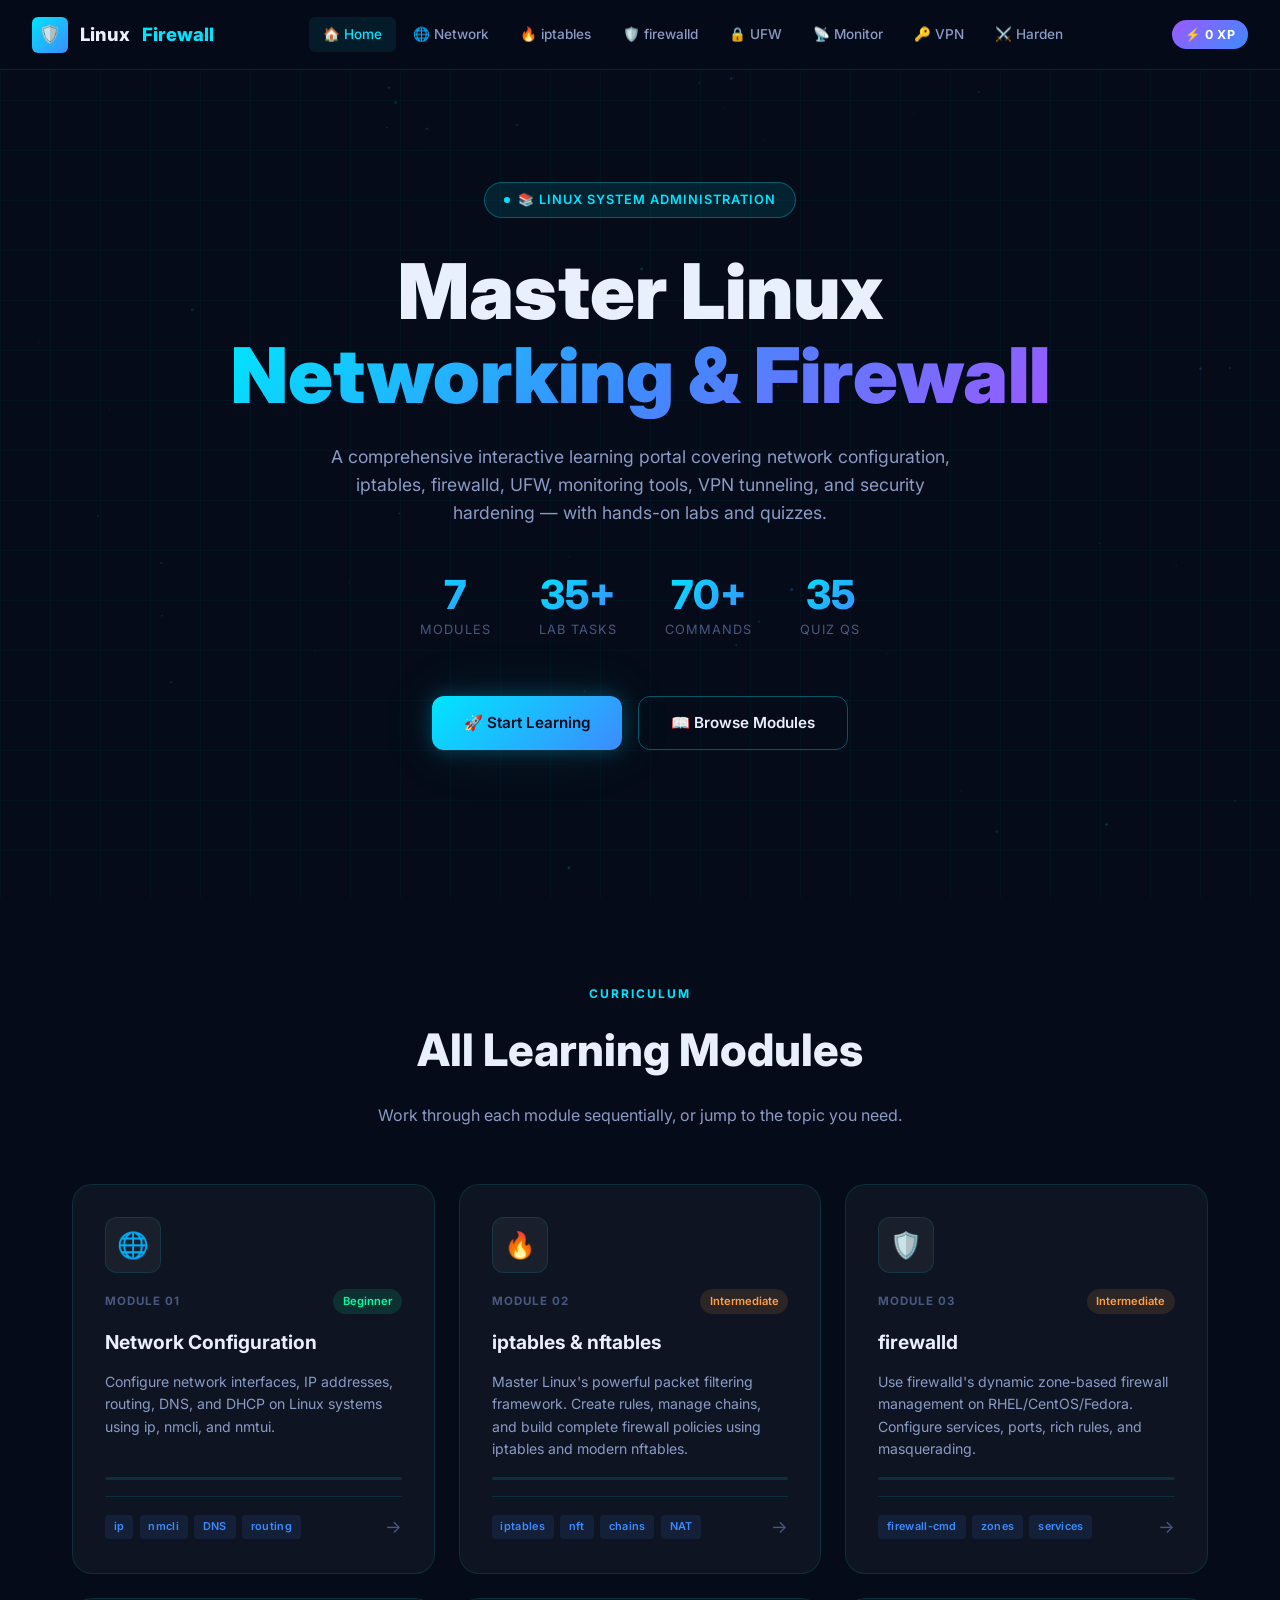
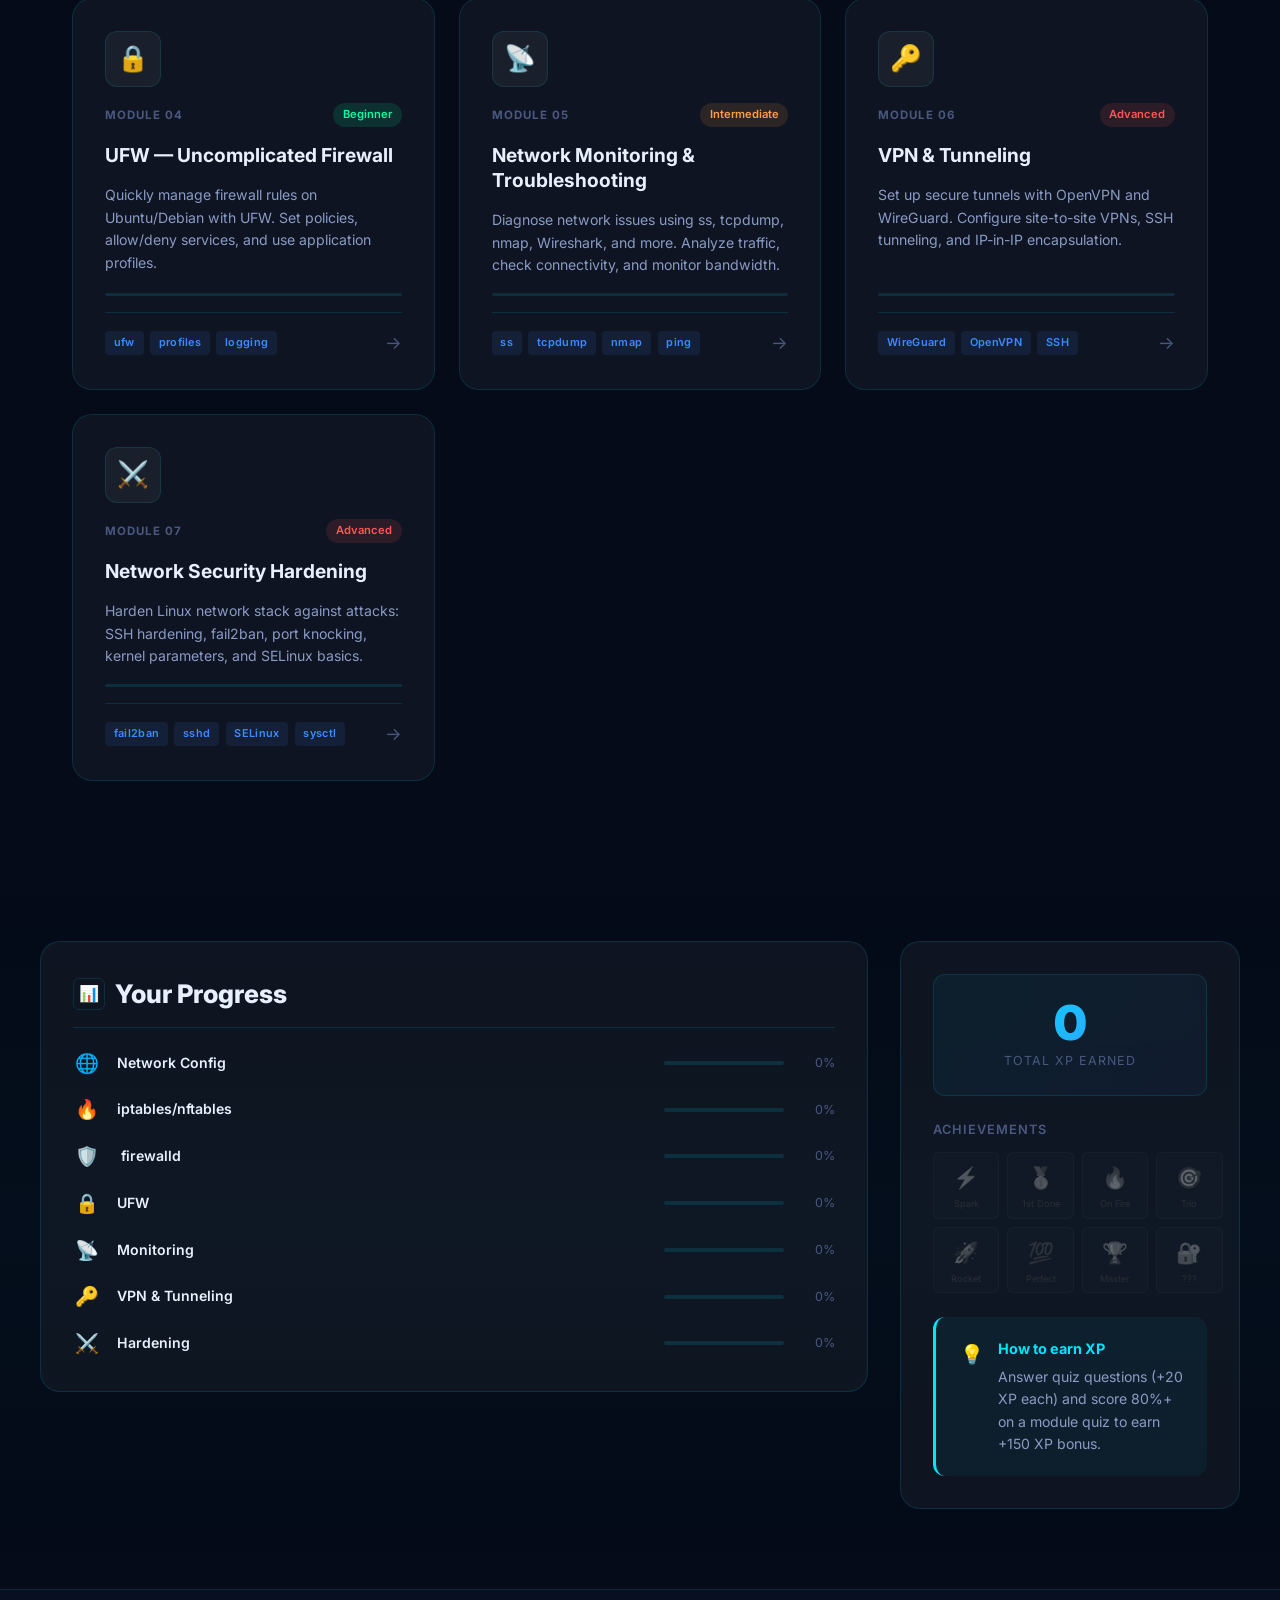
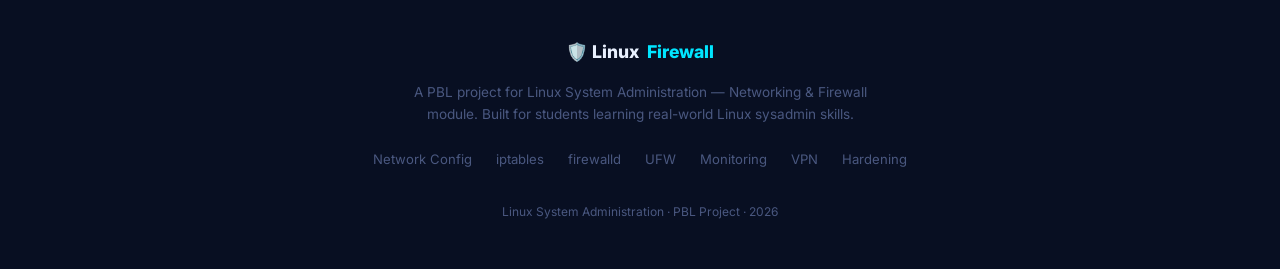
==== index.html @ 272c515b "Add files via upload" ====
<!DOCTYPE html>
<html lang="en">
<head>
  <meta charset="UTF-8" />
  <meta name="viewport" content="width=device-width, initial-scale=1.0" />
  <title>LinuxFirewall — Linux Networking & Firewall Study Portal</title>
  <meta name="description" content="Master Linux networking and firewall administration. Comprehensive study portal with lessons, labs, and quizzes covering iptables, firewalld, UFW, VPN, and more." />
  <link rel="stylesheet" href="styles/main.css" />
</head>
<body>
<canvas id="particle-canvas"></canvas>
<div class="wrapper">

  <!-- ── NAV ── -->
  <nav id="main-nav">
    <a href="index.html" class="nav-logo">
      <div class="nav-logo-icon">🛡️</div>
      Linux<span>Firewall</span>
    </a>
    <ul class="nav-links">
      <li><a href="index.html" class="active">🏠 Home</a></li>
      <li><a href="pages/network-config.html">🌐 Network</a></li>
      <li><a href="pages/iptables.html">🔥 iptables</a></li>
      <li><a href="pages/firewalld.html">🛡️ firewalld</a></li>
      <li><a href="pages/ufw.html">🔒 UFW</a></li>
      <li><a href="pages/monitoring.html">📡 Monitor</a></li>
      <li><a href="pages/vpn.html">🔑 VPN</a></li>
      <li><a href="pages/hardening.html">⚔️ Harden</a></li>
    </ul>
    <div class="nav-progress">
      <span class="xp-badge">⚡ 0 XP</span>
    </div>
    <div class="hamburger" id="ham">
      <span></span><span></span><span></span>
    </div>
  </nav>

  <!-- ── HERO ── -->
  <section class="hero">
    <div class="hero-badge">📚 Linux System Administration</div>

    <h1 class="hero-title">
      <span class="line1">Master Linux</span>
      <span class="line2">Networking & Firewall</span>
    </h1>

    <p class="hero-subtitle">
      A comprehensive interactive learning portal covering network configuration, iptables, firewalld, UFW, monitoring tools, VPN tunneling, and security hardening — with hands-on labs and quizzes.
    </p>

    <div class="hero-stats">
      <div class="stat">
        <div class="stat-num">7</div>
        <div class="stat-label">Modules</div>
      </div>
      <div class="stat">
        <div class="stat-num">35+</div>
        <div class="stat-label">Lab Tasks</div>
      </div>
      <div class="stat">
        <div class="stat-num">70+</div>
        <div class="stat-label">Commands</div>
      </div>
      <div class="stat">
        <div class="stat-num">35</div>
        <div class="stat-label">Quiz Qs</div>
      </div>
    </div>

    <div class="hero-cta">
      <a href="pages/network-config.html" class="btn btn-primary">🚀 Start Learning</a>
      <a href="#modules" class="btn btn-secondary">📖 Browse Modules</a>
    </div>
  </section>

  <!-- ── MODULES ── -->
  <section class="section" id="modules">
    <div class="section-header">
      <div class="section-tag">Curriculum</div>
      <h2 class="section-title">All Learning Modules</h2>
      <p class="section-subtitle">Work through each module sequentially, or jump to the topic you need.</p>
    </div>

    <div class="modules-grid">

      <!-- 1 Network Config -->
      <a href="pages/network-config.html" class="module-card" data-module="network-config" style="--card-color: #00e5ff">
        <div class="module-icon-wrap">🌐</div>
        <div class="module-meta">
          <span class="module-number">Module 01</span>
          <span class="module-difficulty diff-beginner">Beginner</span>
        </div>
        <h3 class="module-title">Network Configuration</h3>
        <p class="module-desc">Configure network interfaces, IP addresses, routing, DNS, and DHCP on Linux systems using ip, nmcli, and nmtui.</p>
        <div class="module-progress-bar"><div class="module-progress-fill" style="width:0%"></div></div>
        <div class="module-footer">
          <div class="module-topics">
            <span class="topic-tag">ip</span>
            <span class="topic-tag">nmcli</span>
            <span class="topic-tag">DNS</span>
            <span class="topic-tag">routing</span>
          </div>
          <span class="module-arrow">→</span>
        </div>
      </a>

      <!-- 2 iptables -->
      <a href="pages/iptables.html" class="module-card" data-module="iptables" style="--card-color: #ff5757">
        <div class="module-icon-wrap">🔥</div>
        <div class="module-meta">
          <span class="module-number">Module 02</span>
          <span class="module-difficulty diff-inter">Intermediate</span>
        </div>
        <h3 class="module-title">iptables & nftables</h3>
        <p class="module-desc">Master Linux's powerful packet filtering framework. Create rules, manage chains, and build complete firewall policies using iptables and modern nftables.</p>
        <div class="module-progress-bar"><div class="module-progress-fill" style="width:0%"></div></div>
        <div class="module-footer">
          <div class="module-topics">
            <span class="topic-tag">iptables</span>
            <span class="topic-tag">nft</span>
            <span class="topic-tag">chains</span>
            <span class="topic-tag">NAT</span>
          </div>
          <span class="module-arrow">→</span>
        </div>
      </a>

      <!-- 3 firewalld -->
      <a href="pages/firewalld.html" class="module-card" data-module="firewalld" style="--card-color: #ff9f43">
        <div class="module-icon-wrap">🛡️</div>
        <div class="module-meta">
          <span class="module-number">Module 03</span>
          <span class="module-difficulty diff-inter">Intermediate</span>
        </div>
        <h3 class="module-title">firewalld</h3>
        <p class="module-desc">Use firewalld's dynamic zone-based firewall management on RHEL/CentOS/Fedora. Configure services, ports, rich rules, and masquerading.</p>
        <div class="module-progress-bar"><div class="module-progress-fill" style="width:0%"></div></div>
        <div class="module-footer">
          <div class="module-topics">
            <span class="topic-tag">firewall-cmd</span>
            <span class="topic-tag">zones</span>
            <span class="topic-tag">services</span>
          </div>
          <span class="module-arrow">→</span>
        </div>
      </a>

      <!-- 4 UFW -->
      <a href="pages/ufw.html" class="module-card" data-module="ufw" style="--card-color: #00ffa3">
        <div class="module-icon-wrap">🔒</div>
        <div class="module-meta">
          <span class="module-number">Module 04</span>
          <span class="module-difficulty diff-beginner">Beginner</span>
        </div>
        <h3 class="module-title">UFW — Uncomplicated Firewall</h3>
        <p class="module-desc">Quickly manage firewall rules on Ubuntu/Debian with UFW. Set policies, allow/deny services, and use application profiles.</p>
        <div class="module-progress-bar"><div class="module-progress-fill" style="width:0%"></div></div>
        <div class="module-footer">
          <div class="module-topics">
            <span class="topic-tag">ufw</span>
            <span class="topic-tag">profiles</span>
            <span class="topic-tag">logging</span>
          </div>
          <span class="module-arrow">→</span>
        </div>
      </a>

      <!-- 5 Monitoring -->
      <a href="pages/monitoring.html" class="module-card" data-module="monitoring" style="--card-color: #3d8bff">
        <div class="module-icon-wrap">📡</div>
        <div class="module-meta">
          <span class="module-number">Module 05</span>
          <span class="module-difficulty diff-inter">Intermediate</span>
        </div>
        <h3 class="module-title">Network Monitoring & Troubleshooting</h3>
        <p class="module-desc">Diagnose network issues using ss, tcpdump, nmap, Wireshark, and more. Analyze traffic, check connectivity, and monitor bandwidth.</p>
        <div class="module-progress-bar"><div class="module-progress-fill" style="width:0%"></div></div>
        <div class="module-footer">
          <div class="module-topics">
            <span class="topic-tag">ss</span>
            <span class="topic-tag">tcpdump</span>
            <span class="topic-tag">nmap</span>
            <span class="topic-tag">ping</span>
          </div>
          <span class="module-arrow">→</span>
        </div>
      </a>

      <!-- 6 VPN -->
      <a href="pages/vpn.html" class="module-card" data-module="vpn" style="--card-color: #9b59ff">
        <div class="module-icon-wrap">🔑</div>
        <div class="module-meta">
          <span class="module-number">Module 06</span>
          <span class="module-difficulty diff-advanced">Advanced</span>
        </div>
        <h3 class="module-title">VPN & Tunneling</h3>
        <p class="module-desc">Set up secure tunnels with OpenVPN and WireGuard. Configure site-to-site VPNs, SSH tunneling, and IP-in-IP encapsulation.</p>
        <div class="module-progress-bar"><div class="module-progress-fill" style="width:0%"></div></div>
        <div class="module-footer">
          <div class="module-topics">
            <span class="topic-tag">WireGuard</span>
            <span class="topic-tag">OpenVPN</span>
            <span class="topic-tag">SSH</span>
          </div>
          <span class="module-arrow">→</span>
        </div>
      </a>

      <!-- 7 Hardening -->
      <a href="pages/hardening.html" class="module-card" data-module="hardening" style="--card-color: #ffd32a">
        <div class="module-icon-wrap">⚔️</div>
        <div class="module-meta">
          <span class="module-number">Module 07</span>
          <span class="module-difficulty diff-advanced">Advanced</span>
        </div>
        <h3 class="module-title">Network Security Hardening</h3>
        <p class="module-desc">Harden Linux network stack against attacks: SSH hardening, fail2ban, port knocking, kernel parameters, and SELinux basics.</p>
        <div class="module-progress-bar"><div class="module-progress-fill" style="width:0%"></div></div>
        <div class="module-footer">
          <div class="module-topics">
            <span class="topic-tag">fail2ban</span>
            <span class="topic-tag">sshd</span>
            <span class="topic-tag">SELinux</span>
            <span class="topic-tag">sysctl</span>
          </div>
          <span class="module-arrow">→</span>
        </div>
      </a>

    </div>
  </section>

  <!-- ── PROGRESS DASHBOARD ── -->
  <section class="progress-section" id="progress">
    <div class="progress-grid">
      <div class="progress-card">
        <h2 class="sect-title">
          <span class="sect-icon">📊</span>
          Your Progress
        </h2>
        <div class="progress-modules-list">
          <!-- Rendered by JS -->
        </div>
      </div>

      <div class="progress-card xp-card">
        <div class="xp-big">
          <div class="xp-number">0</div>
          <div class="xp-label">Total XP Earned</div>
        </div>

        <div>
          <p style="font-size:0.8rem; color:var(--text-muted); margin-bottom:0.75rem; font-weight:600; text-transform:uppercase; letter-spacing:1px;">Achievements</p>
          <div class="badge-grid">
            <!-- Rendered by JS -->
          </div>
        </div>

        <div class="info-box tip" style="margin:0">
          <div class="info-box-icon">💡</div>
          <div class="info-box-body">
            <div class="info-box-title">How to earn XP</div>
            <div class="info-box-text">Answer quiz questions (+20 XP each) and score 80%+ on a module quiz to earn +150 XP bonus.</div>
          </div>
        </div>
      </div>
    </div>
  </section>

  <!-- ── FOOTER ── -->
  <footer>
    <div class="footer-logo">🛡️ Linux<span>Firewall</span></div>
    <p class="footer-text">A PBL project for Linux System Administration — Networking & Firewall module. Built for students learning real-world Linux sysadmin skills.</p>
    <div class="footer-links">
      <a href="pages/network-config.html">Network Config</a>
      <a href="pages/iptables.html">iptables</a>
      <a href="pages/firewalld.html">firewalld</a>
      <a href="pages/ufw.html">UFW</a>
      <a href="pages/monitoring.html">Monitoring</a>
      <a href="pages/vpn.html">VPN</a>
      <a href="pages/hardening.html">Hardening</a>
    </div>
    <p style="margin-top:2rem; font-size:0.75rem; color:var(--text-muted)">
      Linux System Administration · PBL Project · 2026
    </p>
  </footer>

</div><!-- /wrapper -->
<script src="scripts/app.js"></script>
</body>
</html>
---- styles/main.css ----
/* ============================================================
   LINUX NETWORKING & FIREWALL STUDY PORTAL — DESIGN SYSTEM
   ============================================================ */

@import url('https://fonts.googleapis.com/css2?family=Inter:wght@300;400;500;600;700;800;900&family=JetBrains+Mono:wght@400;500;600&display=swap');

/* ── CSS Variables ── */
:root {
  --bg-primary:    #050b18;
  --bg-secondary:  #080f22;
  --bg-card:       rgba(255,255,255,0.04);
  --bg-card-hover: rgba(255,255,255,0.08);
  --glass:         rgba(10,20,50,0.6);

  --cyan:   #00e5ff;
  --blue:   #3d8bff;
  --purple: #9b59ff;
  --green:  #00ffa3;
  --orange: #ff9f43;
  --red:    #ff5757;
  --yellow: #ffd32a;

  --text-primary:   #e8f0fe;
  --text-secondary: #8a9bc5;
  --text-muted:     #4a5880;

  --border:        rgba(0,229,255,0.12);
  --border-hover:  rgba(0,229,255,0.35);
  --glow-cyan:     0 0 20px rgba(0,229,255,0.25), 0 0 60px rgba(0,229,255,0.1);
  --glow-blue:     0 0 20px rgba(61,139,255,0.3);
  --glow-purple:   0 0 20px rgba(155,89,255,0.3);

  --radius-sm:  6px;
  --radius-md:  12px;
  --radius-lg:  20px;
  --radius-xl:  32px;

  --transition: all 0.3s cubic-bezier(0.4, 0, 0.2, 1);
  --font-main:  'Inter', sans-serif;
  --font-mono:  'JetBrains Mono', monospace;
}

/* ── Reset ── */
*, *::before, *::after { box-sizing: border-box; margin: 0; padding: 0; }

html { scroll-behavior: smooth; }

body {
  font-family: var(--font-main);
  background: var(--bg-primary);
  color: var(--text-primary);
  min-height: 100vh;
  overflow-x: hidden;
  line-height: 1.6;
}

/* ── Scrollbar ── */
::-webkit-scrollbar { width: 6px; }
::-webkit-scrollbar-track { background: var(--bg-secondary); }
::-webkit-scrollbar-thumb { background: var(--cyan); border-radius: 3px; }

/* ── Particle Canvas ── */
#particle-canvas {
  position: fixed;
  top: 0; left: 0;
  width: 100%; height: 100%;
  pointer-events: none;
  z-index: 0;
  opacity: 0.4;
}

/* ── Grid BG ── */
body::before {
  content: '';
  position: fixed;
  inset: 0;
  background-image:
    linear-gradient(rgba(0,229,255,0.03) 1px, transparent 1px),
    linear-gradient(90deg, rgba(0,229,255,0.03) 1px, transparent 1px);
  background-size: 50px 50px;
  pointer-events: none;
  z-index: 0;
}

/* ── Wrapper ── */
.wrapper { position: relative; z-index: 1; }

/* ============================================================
   NAVIGATION
   ============================================================ */
nav {
  position: fixed;
  top: 0; left: 0; right: 0;
  z-index: 1000;
  padding: 0 2rem;
  height: 70px;
  display: flex;
  align-items: center;
  justify-content: space-between;
  background: rgba(5,11,24,0.85);
  backdrop-filter: blur(20px);
  -webkit-backdrop-filter: blur(20px);
  border-bottom: 1px solid var(--border);
  transition: var(--transition);
}

nav.scrolled { box-shadow: 0 4px 30px rgba(0,0,0,0.5); }

.nav-logo {
  display: flex;
  align-items: center;
  gap: 0.75rem;
  text-decoration: none;
  font-weight: 800;
  font-size: 1.15rem;
  color: var(--text-primary);
}

.nav-logo-icon {
  width: 36px; height: 36px;
  background: linear-gradient(135deg, var(--cyan), var(--blue));
  border-radius: var(--radius-sm);
  display: flex;
  align-items: center;
  justify-content: center;
  font-size: 1.1rem;
}

.nav-logo span { color: var(--cyan); }

.nav-links {
  display: flex;
  align-items: center;
  gap: 0.25rem;
  list-style: none;
}

.nav-links a {
  display: flex;
  align-items: center;
  gap: 0.4rem;
  padding: 0.4rem 0.85rem;
  border-radius: var(--radius-sm);
  text-decoration: none;
  color: var(--text-secondary);
  font-size: 0.85rem;
  font-weight: 500;
  transition: var(--transition);
}

.nav-links a:hover,
.nav-links a.active {
  color: var(--cyan);
  background: rgba(0,229,255,0.08);
}

.nav-progress {
  display: flex;
  align-items: center;
  gap: 0.75rem;
  font-size: 0.82rem;
  color: var(--text-secondary);
}

.xp-badge {
  background: linear-gradient(135deg, var(--purple), var(--blue));
  color: white;
  padding: 0.3rem 0.8rem;
  border-radius: 20px;
  font-weight: 700;
  font-size: 0.78rem;
  letter-spacing: 0.5px;
}

.hamburger {
  display: none;
  flex-direction: column;
  gap: 5px;
  cursor: pointer;
  padding: 5px;
}

.hamburger span {
  display: block;
  width: 25px;
  height: 2px;
  background: var(--text-primary);
  border-radius: 2px;
  transition: var(--transition);
}

/* ============================================================
   HERO SECTION
   ============================================================ */
.hero {
  min-height: 100vh;
  display: flex;
  flex-direction: column;
  align-items: center;
  justify-content: center;
  text-align: center;
  padding: 6rem 2rem 4rem;
  position: relative;
}

.hero-badge {
  display: inline-flex;
  align-items: center;
  gap: 0.5rem;
  background: rgba(0,229,255,0.1);
  border: 1px solid rgba(0,229,255,0.3);
  border-radius: 30px;
  padding: 0.4rem 1.2rem;
  font-size: 0.8rem;
  font-weight: 600;
  color: var(--cyan);
  letter-spacing: 1px;
  text-transform: uppercase;
  margin-bottom: 2rem;
  animation: fadeInDown 0.8s ease;
}

.hero-badge::before {
  content: '';
  width: 6px; height: 6px;
  background: var(--cyan);
  border-radius: 50%;
  animation: pulse 2s ease infinite;
}

.hero-title {
  font-size: clamp(2.5rem, 6vw, 5rem);
  font-weight: 900;
  line-height: 1.1;
  margin-bottom: 1.5rem;
  animation: fadeInUp 0.8s ease 0.2s both;
}

.hero-title .line1 { display: block; color: var(--text-primary); }
.hero-title .line2 {
  display: block;
  background: linear-gradient(135deg, var(--cyan), var(--blue), var(--purple));
  -webkit-background-clip: text;
  -webkit-text-fill-color: transparent;
  background-clip: text;
}

.hero-subtitle {
  max-width: 640px;
  font-size: 1.1rem;
  color: var(--text-secondary);
  margin-bottom: 3rem;
  animation: fadeInUp 0.8s ease 0.35s both;
}

.hero-stats {
  display: flex;
  gap: 3rem;
  justify-content: center;
  margin-bottom: 3.5rem;
  animation: fadeInUp 0.8s ease 0.5s both;
}

.stat {
  text-align: center;
}

.stat-num {
  font-size: 2.5rem;
  font-weight: 800;
  background: linear-gradient(135deg, var(--cyan), var(--blue));
  -webkit-background-clip: text;
  -webkit-text-fill-color: transparent;
  background-clip: text;
  line-height: 1;
}

.stat-label {
  font-size: 0.8rem;
  color: var(--text-muted);
  text-transform: uppercase;
  letter-spacing: 1px;
  margin-top: 0.3rem;
}

.hero-cta {
  display: flex;
  gap: 1rem;
  justify-content: center;
  flex-wrap: wrap;
  animation: fadeInUp 0.8s ease 0.65s both;
}

/* ============================================================
   BUTTONS
   ============================================================ */
.btn {
  display: inline-flex;
  align-items: center;
  gap: 0.5rem;
  padding: 0.85rem 2rem;
  border-radius: var(--radius-md);
  font-family: var(--font-main);
  font-size: 0.95rem;
  font-weight: 600;
  cursor: pointer;
  transition: var(--transition);
  text-decoration: none;
  border: none;
  outline: none;
}

.btn-primary {
  background: linear-gradient(135deg, var(--cyan), var(--blue));
  color: var(--bg-primary);
  box-shadow: var(--glow-cyan);
}

.btn-primary:hover {
  transform: translateY(-2px);
  box-shadow: 0 0 30px rgba(0,229,255,0.4), 0 8px 25px rgba(0,0,0,0.3);
}

.btn-secondary {
  background: transparent;
  color: var(--text-primary);
  border: 1px solid var(--border-hover);
}

.btn-secondary:hover {
  background: var(--bg-card-hover);
  border-color: var(--cyan);
  color: var(--cyan);
  transform: translateY(-2px);
}

.btn-ghost {
  background: rgba(255,255,255,0.05);
  color: var(--text-secondary);
  border: 1px solid var(--border);
  font-size: 0.85rem;
  padding: 0.6rem 1.2rem;
}

.btn-ghost:hover {
  background: rgba(0,229,255,0.08);
  color: var(--cyan);
  border-color: var(--border-hover);
}

/* ============================================================
   MODULES GRID (HOME)
   ============================================================ */
.section {
  padding: 5rem 2rem;
  max-width: 1200px;
  margin: 0 auto;
}

.section-header {
  text-align: center;
  margin-bottom: 3.5rem;
}

.section-tag {
  display: inline-block;
  font-size: 0.75rem;
  font-weight: 700;
  letter-spacing: 2px;
  text-transform: uppercase;
  color: var(--cyan);
  margin-bottom: 0.75rem;
}

.section-title {
  font-size: clamp(1.8rem, 4vw, 2.8rem);
  font-weight: 800;
  margin-bottom: 1rem;
}

.section-subtitle {
  color: var(--text-secondary);
  font-size: 1rem;
  max-width: 560px;
  margin: 0 auto;
}

.modules-grid {
  display: grid;
  grid-template-columns: repeat(auto-fill, minmax(320px, 1fr));
  gap: 1.5rem;
}

.module-card {
  background: var(--bg-card);
  border: 1px solid var(--border);
  border-radius: var(--radius-lg);
  padding: 2rem;
  text-decoration: none;
  color: inherit;
  transition: var(--transition);
  position: relative;
  overflow: hidden;
  display: flex;
  flex-direction: column;
  gap: 1rem;
}

.module-card::before {
  content: '';
  position: absolute;
  top: 0; left: 0; right: 0;
  height: 2px;
  background: linear-gradient(90deg, transparent, var(--card-color, var(--cyan)), transparent);
  opacity: 0;
  transition: var(--transition);
}

.module-card:hover {
  background: var(--bg-card-hover);
  border-color: var(--border-hover);
  transform: translateY(-4px);
  box-shadow: 0 20px 60px rgba(0,0,0,0.4), var(--glow-cyan);
}

.module-card:hover::before { opacity: 1; }

.module-icon-wrap {
  width: 56px; height: 56px;
  border-radius: var(--radius-md);
  display: flex;
  align-items: center;
  justify-content: center;
  font-size: 1.6rem;
  background: rgba(255,255,255,0.05);
  border: 1px solid var(--border);
  flex-shrink: 0;
}

.module-meta {
  display: flex;
  align-items: center;
  gap: 0.5rem;
}

.module-number {
  font-size: 0.72rem;
  font-weight: 700;
  color: var(--text-muted);
  text-transform: uppercase;
  letter-spacing: 1px;
}

.module-difficulty {
  font-size: 0.7rem;
  font-weight: 600;
  padding: 0.2rem 0.6rem;
  border-radius: 20px;
  margin-left: auto;
}

.diff-beginner  { background: rgba(0,255,163,0.12); color: var(--green); }
.diff-inter     { background: rgba(255,159,67,0.12);  color: var(--orange); }
.diff-advanced  { background: rgba(255,87,87,0.12);   color: var(--red); }

.module-title {
  font-size: 1.2rem;
  font-weight: 700;
  line-height: 1.3;
}

.module-desc {
  font-size: 0.88rem;
  color: var(--text-secondary);
  line-height: 1.6;
  flex: 1;
}

.module-footer {
  display: flex;
  align-items: center;
  justify-content: space-between;
  padding-top: 1rem;
  border-top: 1px solid var(--border);
}

.module-topics {
  display: flex;
  gap: 0.4rem;
  flex-wrap: wrap;
}

.topic-tag {
  font-size: 0.68rem;
  font-weight: 600;
  padding: 0.2rem 0.55rem;
  background: rgba(61,139,255,0.1);
  color: var(--blue);
  border-radius: 4px;
  letter-spacing: 0.3px;
}

.module-arrow {
  color: var(--text-muted);
  font-size: 1.1rem;
  transition: var(--transition);
}

.module-card:hover .module-arrow {
  color: var(--cyan);
  transform: translateX(4px);
}

.module-progress-bar {
  height: 3px;
  background: var(--border);
  border-radius: 2px;
  overflow: hidden;
}

.module-progress-fill {
  height: 100%;
  background: linear-gradient(90deg, var(--cyan), var(--blue));
  border-radius: 2px;
  transition: width 0.8s ease;
}

/* ============================================================
   LESSON PAGE LAYOUT
   ============================================================ */
.lesson-layout {
  display: grid;
  grid-template-columns: 260px 1fr;
  gap: 0;
  min-height: 100vh;
  padding-top: 70px;
}

/* Sidebar */
.lesson-sidebar {
  position: fixed;
  top: 70px;
  left: 0;
  width: 260px;
  height: calc(100vh - 70px);
  overflow-y: auto;
  background: var(--bg-secondary);
  border-right: 1px solid var(--border);
  padding: 2rem 1rem;
  z-index: 100;
}

.sidebar-title {
  font-size: 0.72rem;
  font-weight: 700;
  letter-spacing: 2px;
  text-transform: uppercase;
  color: var(--text-muted);
  margin-bottom: 1rem;
  padding: 0 0.5rem;
}

.sidebar-nav { list-style: none; }

.sidebar-nav li { margin-bottom: 0.25rem; }

.sidebar-nav a {
  display: flex;
  align-items: center;
  gap: 0.6rem;
  padding: 0.6rem 0.75rem;
  border-radius: var(--radius-sm);
  text-decoration: none;
  color: var(--text-secondary);
  font-size: 0.85rem;
  font-weight: 500;
  transition: var(--transition);
}

.sidebar-nav a:hover { color: var(--cyan); background: rgba(0,229,255,0.06); }
.sidebar-nav a.active { color: var(--cyan); background: rgba(0,229,255,0.1); font-weight: 600; }

.sidebar-section-label {
  font-size: 0.68rem;
  font-weight: 700;
  letter-spacing: 1.5px;
  text-transform: uppercase;
  color: var(--text-muted);
  padding: 1rem 0.75rem 0.4rem;
}

/* Main lesson content */
.lesson-main {
  margin-left: 260px;
  padding: 3rem 3rem 6rem;
  max-width: 900px;
}

.lesson-breadcrumb {
  display: flex;
  align-items: center;
  gap: 0.5rem;
  font-size: 0.82rem;
  color: var(--text-muted);
  margin-bottom: 2rem;
}

.lesson-breadcrumb a { color: var(--text-secondary); text-decoration: none; }
.lesson-breadcrumb a:hover { color: var(--cyan); }
.lesson-breadcrumb .sep { color: var(--text-muted); }

.lesson-header {
  margin-bottom: 3rem;
}

.lesson-module-badge {
  display: inline-flex;
  align-items: center;
  gap: 0.5rem;
  font-size: 0.75rem;
  font-weight: 700;
  letter-spacing: 1px;
  text-transform: uppercase;
  color: var(--cyan);
  background: rgba(0,229,255,0.08);
  border: 1px solid rgba(0,229,255,0.2);
  border-radius: 20px;
  padding: 0.35rem 1rem;
  margin-bottom: 1.2rem;
}

.lesson-title {
  font-size: clamp(1.8rem, 4vw, 2.8rem);
  font-weight: 900;
  line-height: 1.15;
  margin-bottom: 1rem;
}

.lesson-title span {
  background: linear-gradient(135deg, var(--cyan), var(--blue));
  -webkit-background-clip: text;
  -webkit-text-fill-color: transparent;
  background-clip: text;
}

.lesson-intro {
  font-size: 1.05rem;
  color: var(--text-secondary);
  line-height: 1.7;
  max-width: 720px;
}

.lesson-meta-row {
  display: flex;
  gap: 1.5rem;
  margin-top: 1.5rem;
  flex-wrap: wrap;
}

.meta-item {
  display: flex;
  align-items: center;
  gap: 0.4rem;
  font-size: 0.82rem;
  color: var(--text-muted);
}

.meta-item strong { color: var(--text-secondary); }

/* ── Section Headings ── */
.content-section { margin-bottom: 3.5rem; }

h2.sect-title {
  font-size: 1.6rem;
  font-weight: 800;
  margin-bottom: 1.25rem;
  padding-bottom: 0.75rem;
  border-bottom: 1px solid var(--border);
  display: flex;
  align-items: center;
  gap: 0.6rem;
}

h2.sect-title .sect-icon {
  width: 32px; height: 32px;
  background: linear-gradient(135deg, var(--cyan)22, var(--blue)22);
  border: 1px solid var(--border);
  border-radius: var(--radius-sm);
  display: flex;
  align-items: center;
  justify-content: center;
  font-size: 1rem;
  flex-shrink: 0;
}

h3.sub-title {
  font-size: 1.15rem;
  font-weight: 700;
  margin: 2rem 0 1rem;
  color: var(--text-primary);
}

p.body-text {
  color: var(--text-secondary);
  margin-bottom: 1rem;
  line-height: 1.75;
}

ul.body-list {
  color: var(--text-secondary);
  padding-left: 1.5rem;
  margin-bottom: 1rem;
}

ul.body-list li { margin-bottom: 0.4rem; line-height: 1.65; }
ul.body-list li strong { color: var(--text-primary); }

/* ── Info Boxes ── */
.info-box {
  border-radius: var(--radius-md);
  padding: 1.25rem 1.5rem;
  margin: 1.5rem 0;
  border-left: 3px solid;
  display: flex;
  gap: 0.85rem;
}

.info-box-icon { font-size: 1.2rem; flex-shrink: 0; margin-top: 0.1rem; }
.info-box-body { flex: 1; }
.info-box-title { font-weight: 700; font-size: 0.9rem; margin-bottom: 0.35rem; }
.info-box-text  { font-size: 0.88rem; color: var(--text-secondary); line-height: 1.6; }

.info-box.tip    { background: rgba(0,229,255,0.05); border-color: var(--cyan);   }
.info-box.tip    .info-box-title { color: var(--cyan);   }
.info-box.warn   { background: rgba(255,159,67,0.05); border-color: var(--orange); }
.info-box.warn   .info-box-title { color: var(--orange); }
.info-box.danger { background: rgba(255,87,87,0.05);  border-color: var(--red);    }
.info-box.danger .info-box-title { color: var(--red);    }
.info-box.success{ background: rgba(0,255,163,0.05);  border-color: var(--green);  }
.info-box.success .info-box-title { color: var(--green);  }

/* ── Terminal / Code Blocks ── */
.terminal {
  background: #020810;
  border: 1px solid rgba(0,229,255,0.2);
  border-radius: var(--radius-md);
  overflow: hidden;
  margin: 1.5rem 0;
  box-shadow: 0 8px 32px rgba(0,0,0,0.4);
}

.terminal-bar {
  background: rgba(255,255,255,0.04);
  padding: 0.6rem 1rem;
  display: flex;
  align-items: center;
  gap: 0.5rem;
  border-bottom: 1px solid rgba(0,229,255,0.1);
}

.terminal-dots { display: flex; gap: 6px; }
.terminal-dots span {
  width: 10px; height: 10px;
  border-radius: 50%;
}
.terminal-dots .dot-r { background: #ff5f57; }
.terminal-dots .dot-y { background: #febc2e; }
.terminal-dots .dot-g { background: #28c840; }

.terminal-label {
  font-family: var(--font-mono);
  font-size: 0.75rem;
  color: var(--text-muted);
  margin-left: auto;
}

.terminal-copy {
  background: none;
  border: 1px solid var(--border);
  color: var(--text-muted);
  font-size: 0.72rem;
  padding: 0.2rem 0.6rem;
  border-radius: 4px;
  cursor: pointer;
  font-family: var(--font-mono);
  transition: var(--transition);
}

.terminal-copy:hover { border-color: var(--cyan); color: var(--cyan); }
.terminal-copy.copied { border-color: var(--green); color: var(--green); }

.terminal-body {
  padding: 1.25rem 1.5rem;
  font-family: var(--font-mono);
  font-size: 0.875rem;
  line-height: 1.8;
  overflow-x: auto;
}

.terminal-body .prompt { color: var(--green); user-select: none; }
.terminal-body .cmd    { color: var(--cyan); }
.terminal-body .flag   { color: var(--orange); }
.terminal-body .arg    { color: var(--text-primary); }
.terminal-body .comment{ color: var(--text-muted); font-style: italic; }
.terminal-body .output { color: var(--text-secondary); display: block; padding-left: 1ch; }
.terminal-body .success-out { color: var(--green); display: block; padding-left: 1ch; }
.terminal-body .error-out   { color: var(--red);   display: block; padding-left: 1ch; }

/* ── Command Reference Cards ── */
.cmd-grid {
  display: grid;
  grid-template-columns: repeat(auto-fill, minmax(280px, 1fr));
  gap: 1rem;
  margin: 1.5rem 0;
}

.cmd-card {
  background: var(--bg-card);
  border: 1px solid var(--border);
  border-radius: var(--radius-md);
  padding: 1.25rem;
  transition: var(--transition);
}

.cmd-card:hover {
  border-color: var(--border-hover);
  background: var(--bg-card-hover);
}

.cmd-card-title {
  font-family: var(--font-mono);
  font-size: 0.85rem;
  color: var(--cyan);
  font-weight: 600;
  margin-bottom: 0.5rem;
}

.cmd-card-desc {
  font-size: 0.82rem;
  color: var(--text-secondary);
  line-height: 1.5;
  margin-bottom: 0.75rem;
}

.cmd-card-syntax {
  font-family: var(--font-mono);
  font-size: 0.78rem;
  background: rgba(0,0,0,0.3);
  border: 1px solid var(--border);
  border-radius: var(--radius-sm);
  padding: 0.5rem 0.75rem;
  color: var(--text-secondary);
  word-break: break-all;
}

/* ── Lab Steps ── */
.lab-box {
  background: rgba(0,255,163,0.03);
  border: 1px solid rgba(0,255,163,0.15);
  border-radius: var(--radius-lg);
  padding: 2rem;
  margin: 2rem 0;
}

.lab-header {
  display: flex;
  align-items: center;
  gap: 1rem;
  margin-bottom: 1.5rem;
}

.lab-icon {
  width: 44px; height: 44px;
  background: rgba(0,255,163,0.1);
  border: 1px solid rgba(0,255,163,0.25);
  border-radius: var(--radius-md);
  display: flex;
  align-items: center;
  justify-content: center;
  font-size: 1.3rem;
  flex-shrink: 0;
}

.lab-title  { font-size: 1.1rem; font-weight: 700; margin-bottom: 0.2rem; }
.lab-subtitle { font-size: 0.83rem; color: var(--text-muted); }

.lab-steps  { counter-reset: lab-step; }

.lab-step {
  display: flex;
  gap: 1rem;
  margin-bottom: 1.25rem;
  counter-increment: lab-step;
}

.lab-step-num {
  width: 28px; height: 28px;
  background: rgba(0,255,163,0.1);
  border: 1px solid rgba(0,255,163,0.3);
  border-radius: 50%;
  display: flex;
  align-items: center;
  justify-content: center;
  font-size: 0.78rem;
  font-weight: 700;
  color: var(--green);
  flex-shrink: 0;
  margin-top: 0.1rem;
}

.lab-step-body { flex: 1; }
.lab-step-title { font-size: 0.92rem; font-weight: 600; margin-bottom: 0.35rem; }
.lab-step-text  { font-size: 0.85rem; color: var(--text-secondary); line-height: 1.6; }

/* ── Table ── */
.data-table {
  width: 100%;
  border-collapse: collapse;
  margin: 1.5rem 0;
  font-size: 0.88rem;
}

.data-table th {
  background: rgba(0,229,255,0.07);
  color: var(--cyan);
  font-weight: 700;
  text-align: left;
  padding: 0.75rem 1rem;
  border-bottom: 1px solid var(--border);
  font-size: 0.8rem;
  letter-spacing: 0.5px;
  text-transform: uppercase;
}

.data-table td {
  padding: 0.75rem 1rem;
  border-bottom: 1px solid var(--border);
  color: var(--text-secondary);
  vertical-align: top;
}

.data-table td:first-child { font-family: var(--font-mono); color: var(--text-primary); font-size: 0.82rem; }
.data-table tr:hover td   { background: rgba(255,255,255,0.02); }

/* ── Quiz ── */
.quiz-box {
  background: rgba(155,89,255,0.04);
  border: 1px solid rgba(155,89,255,0.2);
  border-radius: var(--radius-lg);
  padding: 2.5rem;
  margin: 3rem 0;
}

.quiz-header {
  display: flex;
  align-items: center;
  gap: 1rem;
  margin-bottom: 2rem;
}

.quiz-icon {
  width: 48px; height: 48px;
  background: linear-gradient(135deg, rgba(155,89,255,0.2), rgba(61,139,255,0.2));
  border: 1px solid rgba(155,89,255,0.3);
  border-radius: var(--radius-md);
  display: flex; align-items: center; justify-content: center;
  font-size: 1.4rem; flex-shrink: 0;
}

.quiz-title    { font-size: 1.15rem; font-weight: 800; }
.quiz-subtitle { font-size: 0.82rem; color: var(--text-muted); margin-top: 0.2rem; }

.quiz-progress-wrap {
  display: flex;
  align-items: center;
  justify-content: space-between;
  margin-bottom: 0.5rem;
  font-size: 0.8rem;
  color: var(--text-muted);
}

.quiz-progress-bar {
  height: 4px;
  background: var(--border);
  border-radius: 2px;
  margin-bottom: 2rem;
  overflow: hidden;
}

.quiz-progress-fill {
  height: 100%;
  background: linear-gradient(90deg, var(--purple), var(--blue));
  border-radius: 2px;
  transition: width 0.5s ease;
}

.question-text {
  font-size: 1rem;
  font-weight: 600;
  margin-bottom: 1.25rem;
  line-height: 1.5;
}

.options-list { list-style: none; display: flex; flex-direction: column; gap: 0.65rem; }

.option-btn {
  width: 100%;
  text-align: left;
  padding: 0.9rem 1.25rem;
  background: var(--bg-card);
  border: 1px solid var(--border);
  border-radius: var(--radius-md);
  color: var(--text-secondary);
  font-family: var(--font-main);
  font-size: 0.9rem;
  cursor: pointer;
  transition: var(--transition);
  display: flex;
  align-items: center;
  gap: 0.75rem;
}

.option-btn:hover:not(:disabled) {
  background: var(--bg-card-hover);
  border-color: var(--border-hover);
  color: var(--text-primary);
}

.option-btn .opt-letter {
  width: 24px; height: 24px;
  border: 1px solid var(--border);
  border-radius: 50%;
  display: flex; align-items: center; justify-content: center;
  font-size: 0.72rem;
  font-weight: 700;
  flex-shrink: 0;
  transition: var(--transition);
}

.option-btn.correct {
  background: rgba(0,255,163,0.08);
  border-color: var(--green);
  color: var(--green);
}

.option-btn.correct .opt-letter { background: var(--green); color: #000; border-color: var(--green); }

.option-btn.wrong {
  background: rgba(255,87,87,0.08);
  border-color: var(--red);
  color: var(--red);
}

.option-btn.wrong .opt-letter { background: var(--red); color: #fff; border-color: var(--red); }

.quiz-explanation {
  margin-top: 1rem;
  padding: 1rem 1.25rem;
  background: rgba(0,229,255,0.05);
  border-left: 3px solid var(--cyan);
  border-radius: 0 var(--radius-sm) var(--radius-sm) 0;
  font-size: 0.87rem;
  color: var(--text-secondary);
  line-height: 1.6;
  display: none;
}

.quiz-actions {
  display: flex;
  gap: 1rem;
  margin-top: 1.5rem;
  justify-content: flex-end;
}

.quiz-result {
  text-align: center;
  padding: 2rem;
  display: none;
}

.quiz-score-circle {
  width: 100px; height: 100px;
  border-radius: 50%;
  background: conic-gradient(var(--cyan) 0%, var(--blue) var(--pct), var(--border) var(--pct));
  display: flex; align-items: center; justify-content: center;
  margin: 0 auto 1.5rem;
  position: relative;
}

.quiz-score-circle::before {
  content: '';
  position: absolute;
  inset: 8px;
  background: var(--bg-secondary);
  border-radius: 50%;
}

.quiz-score-text {
  position: relative;
  font-size: 1.4rem;
  font-weight: 800;
  color: var(--cyan);
}

.quiz-result-title { font-size: 1.4rem; font-weight: 800; margin-bottom: 0.5rem; }
.quiz-result-sub   { color: var(--text-secondary); font-size: 0.9rem; margin-bottom: 1.5rem; }

/* ── Lesson Nav (prev/next) ── */
.lesson-nav {
  display: flex;
  gap: 1rem;
  justify-content: space-between;
  padding-top: 3rem;
  border-top: 1px solid var(--border);
  margin-top: 3rem;
}

.lesson-nav-btn {
  display: flex;
  align-items: center;
  gap: 0.75rem;
  padding: 1rem 1.5rem;
  background: var(--bg-card);
  border: 1px solid var(--border);
  border-radius: var(--radius-md);
  text-decoration: none;
  color: inherit;
  transition: var(--transition);
  flex: 1;
  max-width: 280px;
}

.lesson-nav-btn:hover {
  background: var(--bg-card-hover);
  border-color: var(--border-hover);
}

.lesson-nav-btn.next { margin-left: auto; flex-direction: row-reverse; text-align: right; }
.lesson-nav-btn .nav-dir { font-size: 0.72rem; color: var(--text-muted); text-transform: uppercase; letter-spacing: 1px; display: block; margin-bottom: 0.2rem; }
.lesson-nav-btn .nav-label { font-weight: 700; font-size: 0.9rem; }
.lesson-nav-btn .nav-icon  { font-size: 1.2rem; color: var(--cyan); flex-shrink: 0; }

/* ============================================================
   PROGRESS DASHBOARD (Home)
   ============================================================ */
.progress-section {
  padding: 5rem 2rem;
  background: linear-gradient(180deg, transparent, rgba(0,229,255,0.02), transparent);
}

.progress-grid {
  max-width: 1200px;
  margin: 0 auto;
  display: grid;
  grid-template-columns: 1fr 340px;
  gap: 2rem;
  align-items: start;
}

.progress-card {
  background: var(--bg-card);
  border: 1px solid var(--border);
  border-radius: var(--radius-lg);
  padding: 2rem;
}

.progress-modules-list { display: flex; flex-direction: column; gap: 1rem; }

.pm-item {
  display: flex;
  align-items: center;
  gap: 1rem;
}

.pm-emoji { font-size: 1.2rem; width: 28px; text-align: center; }
.pm-name  { font-size: 0.88rem; font-weight: 600; flex: 1; min-width: 0; white-space: nowrap; overflow: hidden; text-overflow: ellipsis; }
.pm-pct   { font-size: 0.78rem; color: var(--text-muted); white-space: nowrap; width: 35px; text-align: right; }

.pm-bar {
  width: 120px;
  height: 4px;
  background: var(--border);
  border-radius: 2px;
  overflow: hidden;
  flex-shrink: 0;
}

.pm-fill {
  height: 100%;
  background: linear-gradient(90deg, var(--cyan), var(--blue));
  border-radius: 2px;
  transition: width 1s ease;
}

.xp-card {
  display: flex;
  flex-direction: column;
  gap: 1.5rem;
}

.xp-big {
  text-align: center;
  padding: 1.5rem;
  background: linear-gradient(135deg, rgba(0,229,255,0.05), rgba(61,139,255,0.05));
  border-radius: var(--radius-md);
  border: 1px solid var(--border);
}

.xp-number {
  font-size: 3rem;
  font-weight: 900;
  background: linear-gradient(135deg, var(--cyan), var(--blue));
  -webkit-background-clip: text;
  -webkit-text-fill-color: transparent;
  background-clip: text;
  line-height: 1;
}

.xp-label { font-size: 0.78rem; color: var(--text-muted); letter-spacing: 1px; text-transform: uppercase; margin-top: 0.25rem; }

.badge-grid { display: grid; grid-template-columns: repeat(4, 1fr); gap: 0.5rem; }

.badge-item {
  aspect-ratio: 1;
  background: var(--bg-card);
  border: 1px solid var(--border);
  border-radius: var(--radius-sm);
  display: flex;
  flex-direction: column;
  align-items: center;
  justify-content: center;
  gap: 0.25rem;
  padding: 0.5rem;
  font-size: 1.3rem;
  transition: var(--transition);
}

.badge-item.earned {
  background: rgba(0,229,255,0.05);
  border-color: rgba(0,229,255,0.25);
  box-shadow: var(--glow-cyan);
}

.badge-item:not(.earned) { opacity: 0.35; filter: grayscale(1); }
.badge-name { font-size: 0.58rem; color: var(--text-muted); text-align: center; line-height: 1.2; }

/* ============================================================
   ANIMATIONS
   ============================================================ */
@keyframes fadeInDown {
  from { opacity: 0; transform: translateY(-20px); }
  to   { opacity: 1; transform: translateY(0); }
}

@keyframes fadeInUp {
  from { opacity: 0; transform: translateY(30px); }
  to   { opacity: 1; transform: translateY(0); }
}

@keyframes fadeIn {
  from { opacity: 0; }
  to   { opacity: 1; }
}

@keyframes pulse {
  0%, 100% { opacity: 1; transform: scale(1); }
  50%       { opacity: 0.6; transform: scale(1.4); }
}

@keyframes glow {
  0%, 100% { box-shadow: 0 0 10px rgba(0,229,255,0.2); }
  50%       { box-shadow: 0 0 30px rgba(0,229,255,0.5); }
}

@keyframes slideInLeft {
  from { opacity: 0; transform: translateX(-20px); }
  to   { opacity: 1; transform: translateX(0); }
}

@keyframes float {
  0%, 100% { transform: translateY(0); }
  50%       { transform: translateY(-8px); }
}

.animate-in { animation: fadeInUp 0.6s ease both; }

/* ============================================================
   FOOTER
   ============================================================ */
footer {
  background: var(--bg-secondary);
  border-top: 1px solid var(--border);
  padding: 3rem 2rem;
  text-align: center;
}

.footer-logo {
  display: inline-flex;
  align-items: center;
  gap: 0.5rem;
  font-weight: 800;
  font-size: 1.1rem;
  margin-bottom: 1rem;
}

.footer-logo span { color: var(--cyan); }

.footer-text { font-size: 0.85rem; color: var(--text-muted); max-width: 480px; margin: 0 auto 1.5rem; }
.footer-links { display: flex; gap: 1.5rem; justify-content: center; flex-wrap: wrap; }
.footer-links a { font-size: 0.82rem; color: var(--text-muted); text-decoration: none; transition: var(--transition); }
.footer-links a:hover { color: var(--cyan); }

/* ============================================================
   RESPONSIVE
   ============================================================ */
@media (max-width: 900px) {
  .lesson-layout { grid-template-columns: 1fr; }
  .lesson-sidebar { transform: translateX(-100%); transition: var(--transition); }
  .lesson-sidebar.open { transform: translateX(0); }
  .lesson-main { margin-left: 0; padding: 2rem 1.5rem 5rem; }
  .progress-grid { grid-template-columns: 1fr; }
}

@media (max-width: 768px) {
  nav { padding: 0 1rem; }
  .nav-links { display: none; }
  .hamburger { display: flex; }
  .hero-stats { gap: 1.5rem; flex-wrap: wrap; }
  .modules-grid { grid-template-columns: 1fr; }
  .cmd-grid { grid-template-columns: 1fr; }
  .lesson-nav { flex-direction: column; }
  .lesson-nav-btn { max-width: 100%; }
}

/* ── Chip tags ── */
.chip {
  display: inline-block;
  font-size: 0.72rem;
  font-weight: 600;
  padding: 0.2rem 0.6rem;
  border-radius: 4px;
  background: rgba(0,229,255,0.08);
  color: var(--cyan);
  border: 1px solid rgba(0,229,255,0.2);
  font-family: var(--font-mono);
}

/* ── Diagram SVG wrapper ── */
.diagram-wrap {
  background: rgba(0,0,0,0.3);
  border: 1px solid var(--border);
  border-radius: var(--radius-md);
  padding: 2rem;
  margin: 1.5rem 0;
  text-align: center;
  overflow-x: auto;
}

/* ── Completion banner ── */
.completion-banner {
  display: none;
  background: linear-gradient(135deg, rgba(0,255,163,0.1), rgba(0,229,255,0.1));
  border: 1px solid rgba(0,255,163,0.3);
  border-radius: var(--radius-md);
  padding: 1.25rem 1.5rem;
  margin: 2rem 0;
  align-items: center;
  gap: 1rem;
}

.completion-banner.show { display: flex; animation: fadeInUp 0.5s ease; }
.completion-banner-icon { font-size: 1.8rem; }
.completion-banner-text strong { color: var(--green); }
.completion-banner-text { font-size: 0.9rem; color: var(--text-secondary); }
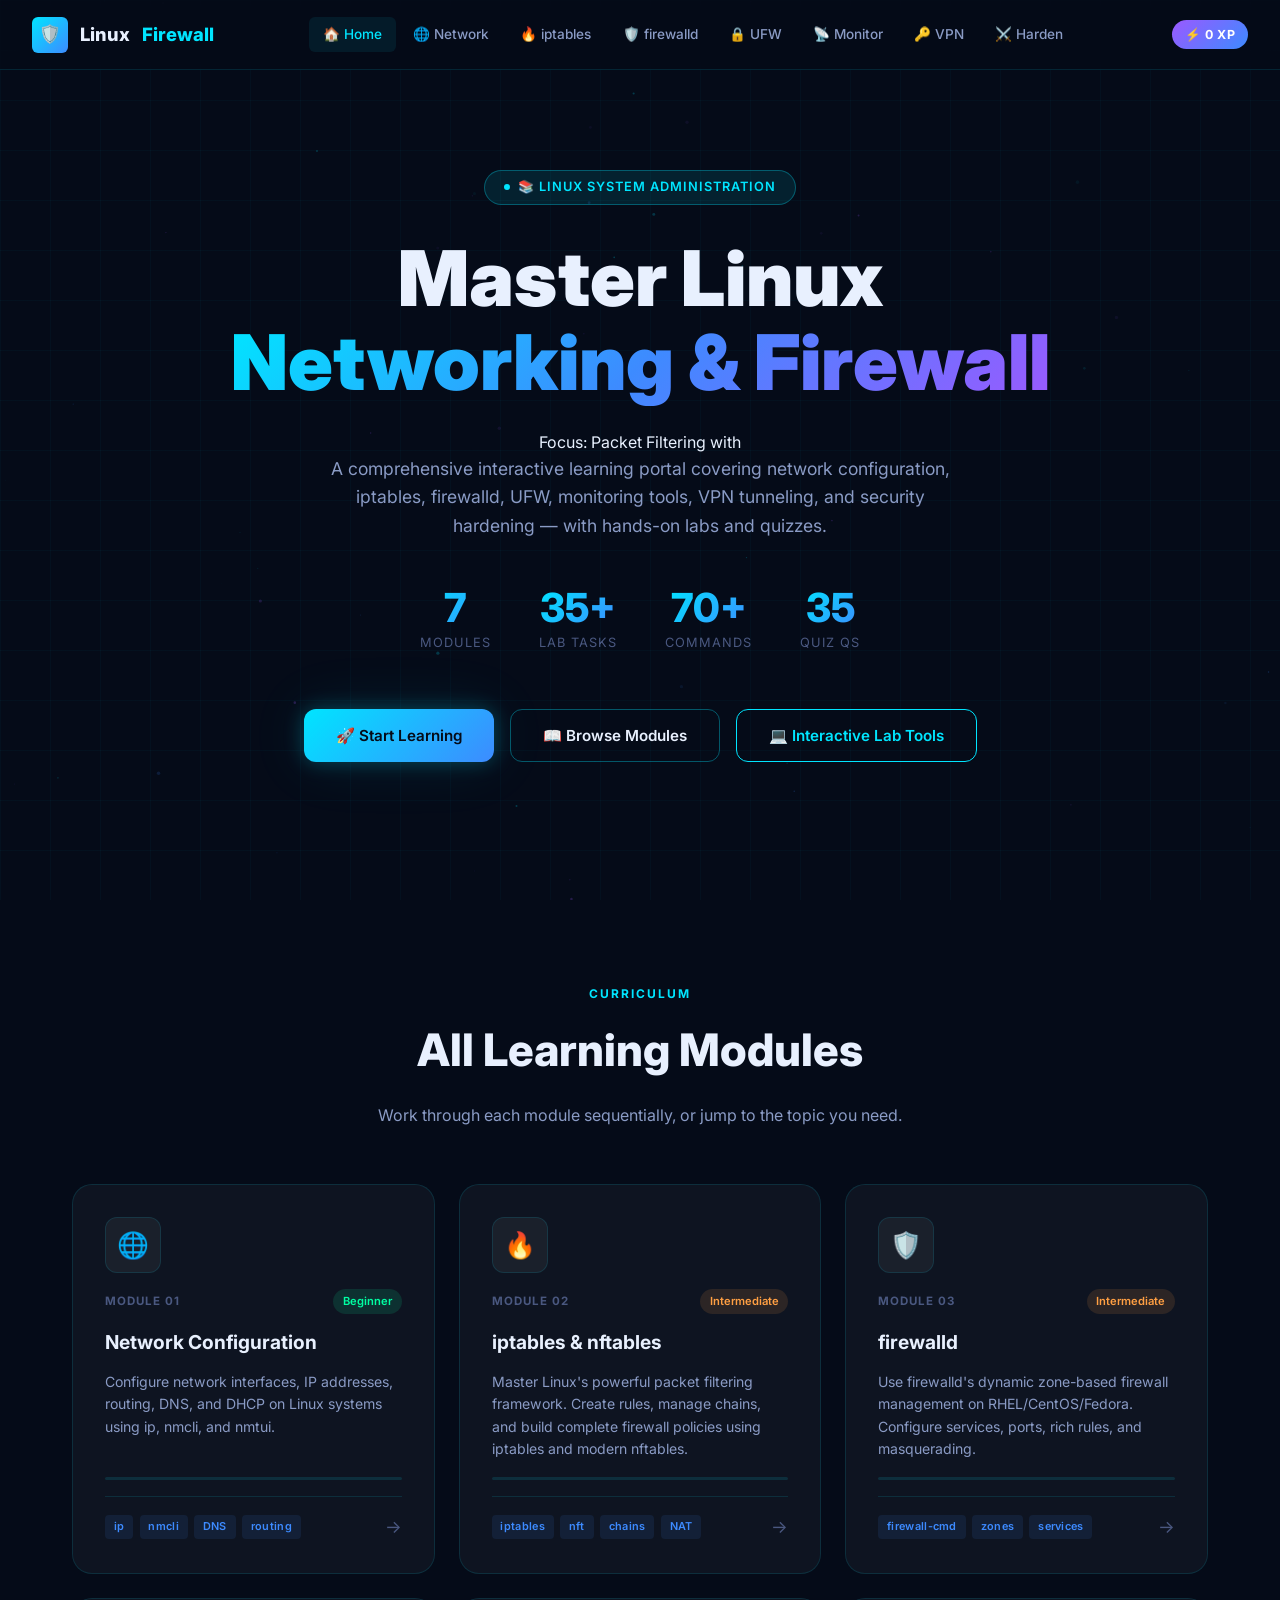
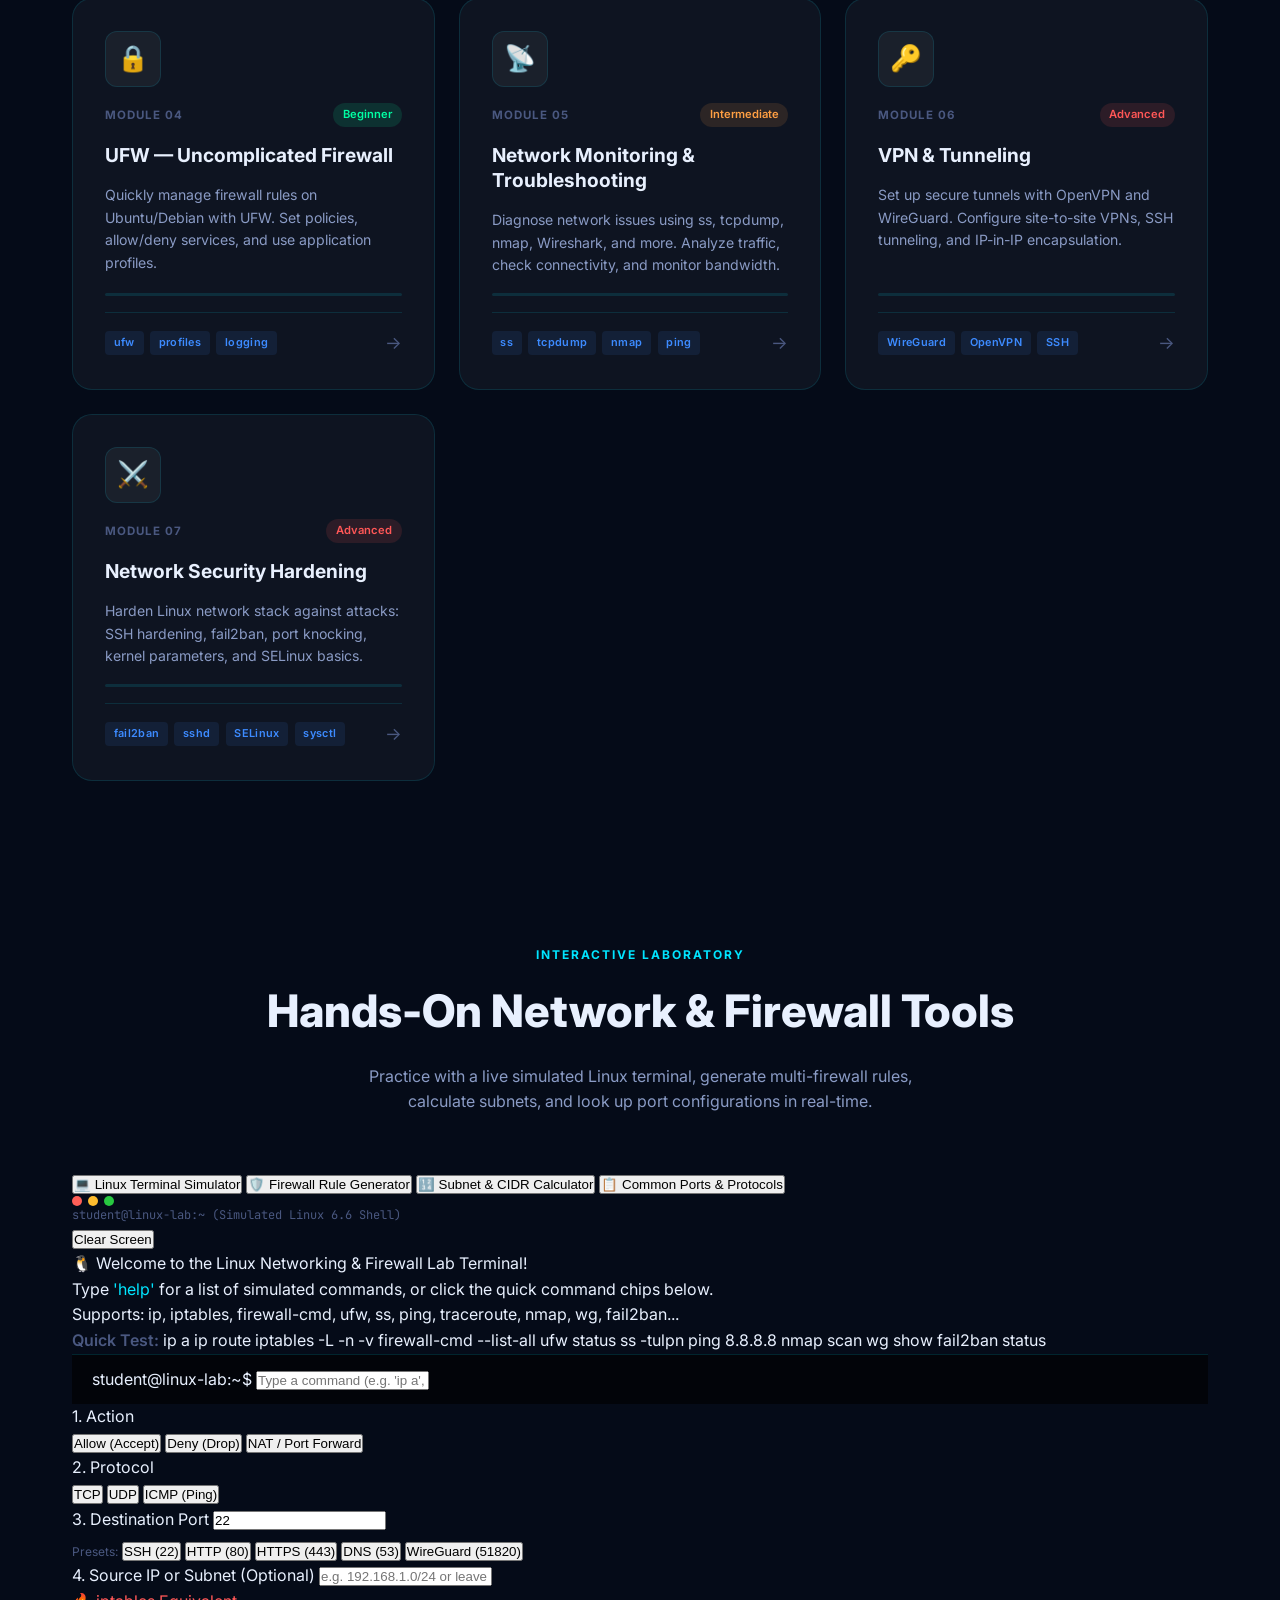
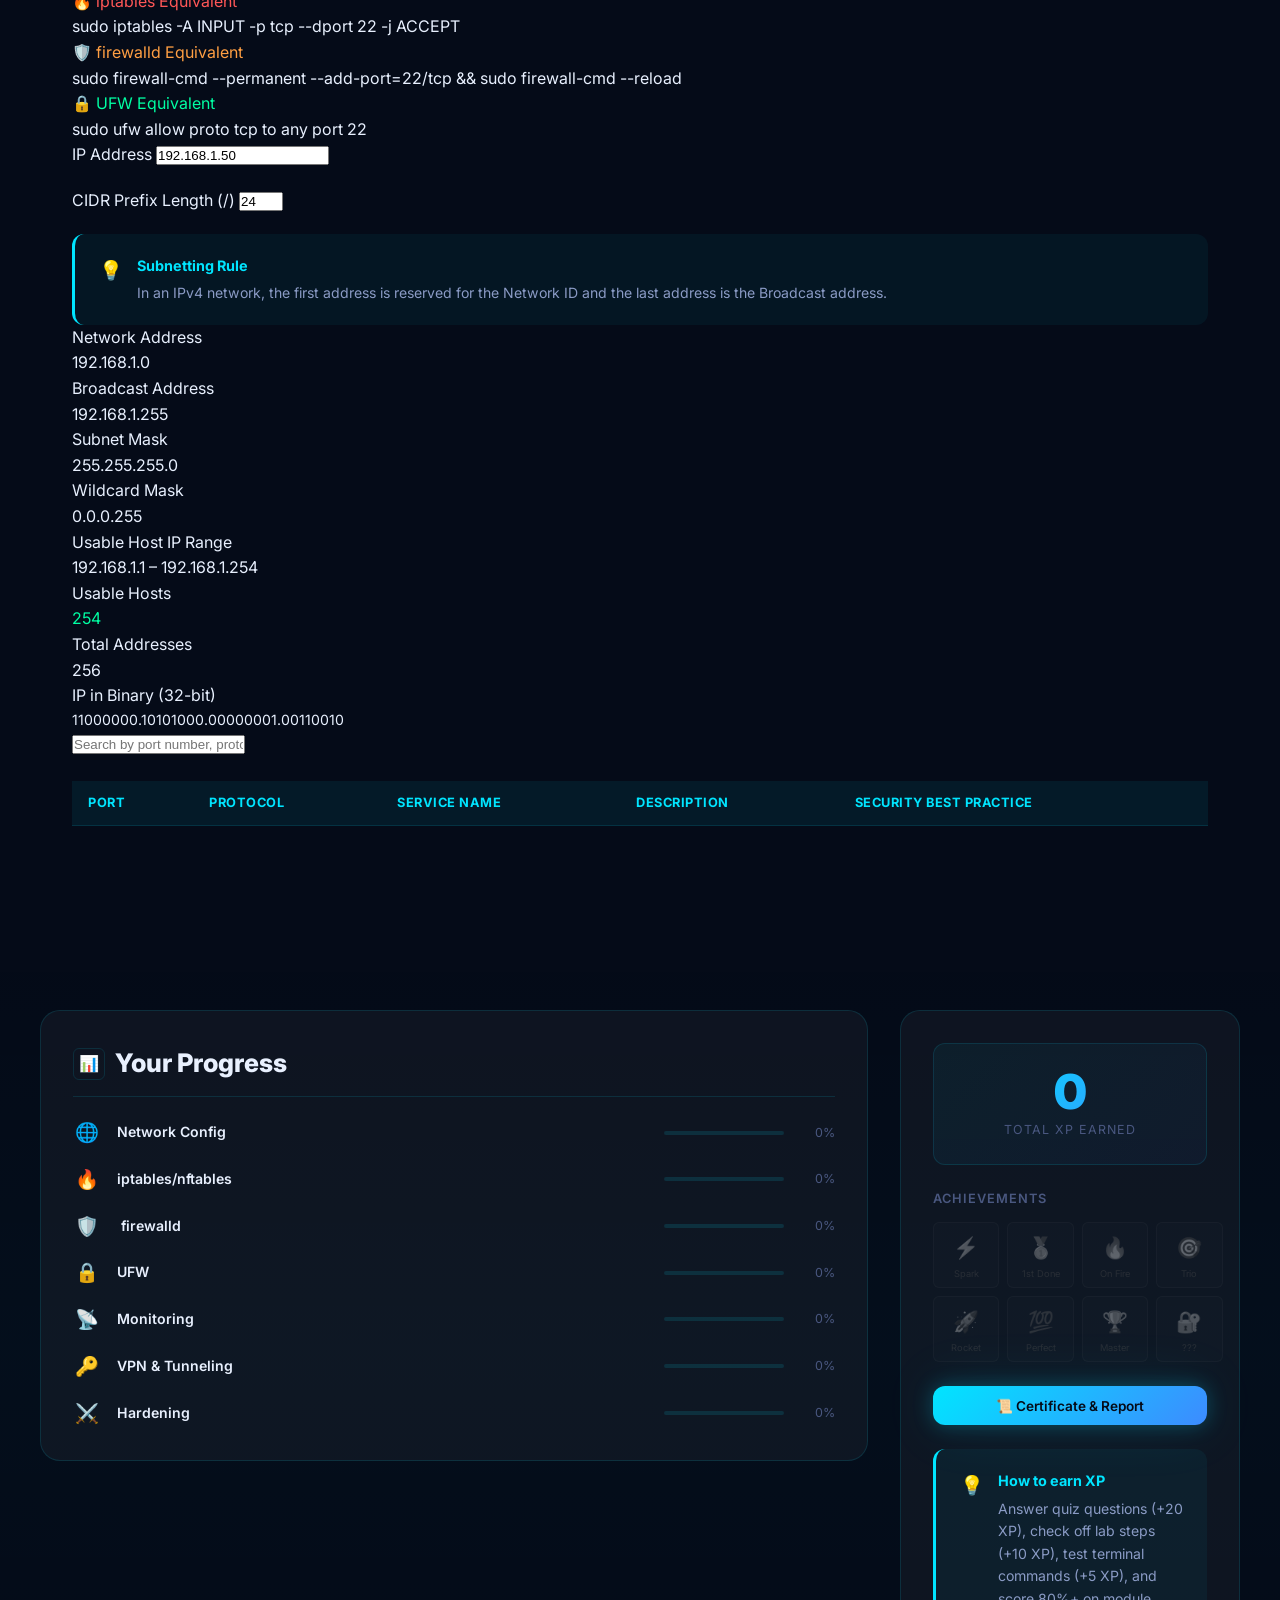
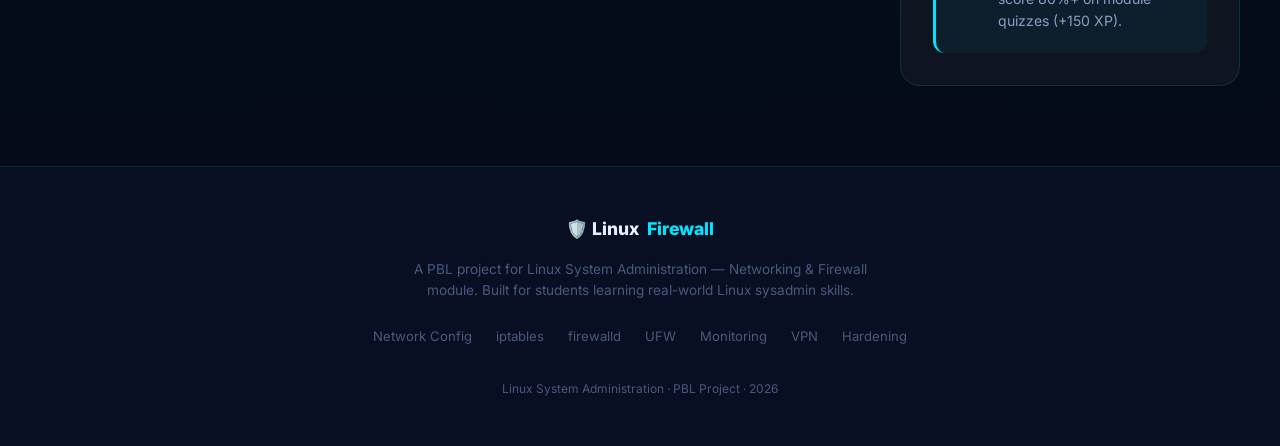
==== commit c14c5dd7: "Updated" ====
--- a/index.html
+++ b/index.html
@@ -44,6 +44,11 @@
       <span class="line2">Networking & Firewall</span>
     </h1>
 
+    <div class="hero-typewriter-wrap">
+      <span>Focus:</span>
+      <span class="typewriter" data-words="Packet Filtering with iptables & nftables|Dynamic Zones & Rich Rules in firewalld|Uncomplicated Firewall (UFW) Fast Setup|WireGuard & OpenVPN Secure Tunnels|System & Network Hardening with fail2ban|Real-time Socket & Packet Diagnostics"></span>
+    </div>
+
     <p class="hero-subtitle">
       A comprehensive interactive learning portal covering network configuration, iptables, firewalld, UFW, monitoring tools, VPN tunneling, and security hardening — with hands-on labs and quizzes.
     </p>
@@ -70,6 +75,7 @@
     <div class="hero-cta">
       <a href="pages/network-config.html" class="btn btn-primary">🚀 Start Learning</a>
       <a href="#modules" class="btn btn-secondary">📖 Browse Modules</a>
+      <a href="#tools" class="btn btn-secondary" style="border-color:var(--cyan);color:var(--cyan);">💻 Interactive Lab Tools</a>
     </div>
   </section>
 
@@ -226,6 +232,213 @@
           <span class="module-arrow">→</span>
         </div>
       </a>
+
+    </div>
+  </section>
+
+  <!-- ── INTERACTIVE LAB TOOLS & TERMINAL ── -->
+  <section class="section" id="tools">
+    <div class="section-header">
+      <div class="section-tag">Interactive Laboratory</div>
+      <h2 class="section-title">Hands-On Network & Firewall Tools</h2>
+      <p class="section-subtitle">Practice with a live simulated Linux terminal, generate multi-firewall rules, calculate subnets, and look up port configurations in real-time.</p>
+    </div>
+
+    <div class="interactive-suite">
+      <div class="tool-tabs">
+        <button class="tool-tab active" data-target="tab-terminal">💻 Linux Terminal Simulator</button>
+        <button class="tool-tab" data-target="tab-generator">🛡️ Firewall Rule Generator</button>
+        <button class="tool-tab" data-target="tab-calculator">🔢 Subnet & CIDR Calculator</button>
+        <button class="tool-tab" data-target="tab-ports">📋 Common Ports & Protocols</button>
+      </div>
+
+      <!-- Tab 1: Terminal Simulator -->
+      <div class="tool-pane active" id="tab-terminal">
+        <div class="sim-terminal">
+          <div class="sim-terminal-bar">
+            <div class="terminal-dots">
+              <span class="dot-r"></span>
+              <span class="dot-y"></span>
+              <span class="dot-g"></span>
+            </div>
+            <div class="terminal-label">student@linux-lab:~ (Simulated Linux 6.6 Shell)</div>
+            <div class="sim-terminal-controls">
+              <button class="sim-btn" id="sim-clear-btn">Clear Screen</button>
+            </div>
+          </div>
+          <div class="sim-screen">
+            <div class="sim-line sim-accent">🐧 Welcome to the Linux Networking & Firewall Lab Terminal!</div>
+            <div class="sim-line sim-output">Type <span style="color:var(--cyan)">'help'</span> for a list of simulated commands, or click the quick command chips below.</div>
+            <div class="sim-line sim-output">Supports: ip, iptables, firewall-cmd, ufw, ss, ping, traceroute, nmap, wg, fail2ban...</div>
+          </div>
+          <div class="sim-quick-cmds">
+            <span style="color:var(--text-muted);font-weight:600;">Quick Test:</span>
+            <span class="sim-quick-tag" data-cmd="ip a">ip a</span>
+            <span class="sim-quick-tag" data-cmd="ip route">ip route</span>
+            <span class="sim-quick-tag" data-cmd="iptables -L -n -v">iptables -L -n -v</span>
+            <span class="sim-quick-tag" data-cmd="firewall-cmd --list-all">firewall-cmd --list-all</span>
+            <span class="sim-quick-tag" data-cmd="ufw status verbose">ufw status</span>
+            <span class="sim-quick-tag" data-cmd="ss -tulpn">ss -tulpn</span>
+            <span class="sim-quick-tag" data-cmd="ping -c 3 8.8.8.8">ping 8.8.8.8</span>
+            <span class="sim-quick-tag" data-cmd="nmap -sS -p 22,80,443 192.168.1.1">nmap scan</span>
+            <span class="sim-quick-tag" data-cmd="wg show">wg show</span>
+            <span class="sim-quick-tag" data-cmd="fail2ban-client status sshd">fail2ban status</span>
+          </div>
+          <div style="padding: 0.75rem 1.25rem; background: rgba(0,0,0,0.6); border-top: 1px solid rgba(0,229,255,0.15);">
+            <div class="sim-prompt-line">
+              <span class="sim-prompt">student@linux-lab:~$</span>
+              <input type="text" class="sim-input" placeholder="Type a command (e.g. 'ip a', 'ss -tulpn', 'help') and press Enter..." />
+            </div>
+          </div>
+        </div>
+      </div>
+
+      <!-- Tab 2: Firewall Rule Generator -->
+      <div class="tool-pane" id="tab-generator">
+        <div class="generator-grid">
+          <div class="gen-form">
+            <div class="gen-field">
+              <label class="gen-label">1. Action</label>
+              <div class="gen-options">
+                <button type="button" class="gen-opt-btn active" data-opt="action" data-val="allow">Allow (Accept)</button>
+                <button type="button" class="gen-opt-btn" data-opt="action" data-val="drop">Deny (Drop)</button>
+                <button type="button" class="gen-opt-btn" data-opt="action" data-val="nat">NAT / Port Forward</button>
+              </div>
+            </div>
+
+            <div class="gen-field">
+              <label class="gen-label">2. Protocol</label>
+              <div class="gen-options">
+                <button type="button" class="gen-opt-btn active" data-opt="proto" data-val="tcp">TCP</button>
+                <button type="button" class="gen-opt-btn" data-opt="proto" data-val="udp">UDP</button>
+                <button type="button" class="gen-opt-btn" data-opt="proto" data-val="icmp">ICMP (Ping)</button>
+              </div>
+            </div>
+
+            <div class="gen-field">
+              <label class="gen-label">3. Destination Port</label>
+              <input type="text" class="gen-input" id="gen-port-input" value="22" placeholder="e.g. 22, 80, 443, 51820" />
+              <div class="gen-options" style="margin-top:0.35rem;">
+                <span style="font-size:0.75rem;color:var(--text-muted);align-self:center;">Presets:</span>
+                <button type="button" class="gen-opt-btn port-preset-tag" data-port="22">SSH (22)</button>
+                <button type="button" class="gen-opt-btn port-preset-tag" data-port="80">HTTP (80)</button>
+                <button type="button" class="gen-opt-btn port-preset-tag" data-port="443">HTTPS (443)</button>
+                <button type="button" class="gen-opt-btn port-preset-tag" data-port="53">DNS (53)</button>
+                <button type="button" class="gen-opt-btn port-preset-tag" data-port="51820">WireGuard (51820)</button>
+              </div>
+            </div>
+
+            <div class="gen-field">
+              <label class="gen-label">4. Source IP or Subnet (Optional)</label>
+              <input type="text" class="gen-input" id="gen-src-input" placeholder="e.g. 192.168.1.0/24 or leave empty for Anywhere" />
+            </div>
+          </div>
+
+          <div class="gen-outputs">
+            <div class="gen-output-card">
+              <div class="gen-out-header">
+                <span class="gen-out-title" style="color:var(--red);">🔥 iptables Equivalent</span>
+              </div>
+              <div class="gen-out-code" id="gen-out-iptables">sudo iptables -A INPUT -p tcp --dport 22 -j ACCEPT</div>
+            </div>
+
+            <div class="gen-output-card">
+              <div class="gen-out-header">
+                <span class="gen-out-title" style="color:var(--orange);">🛡️ firewalld Equivalent</span>
+              </div>
+              <div class="gen-out-code" id="gen-out-firewalld">sudo firewall-cmd --permanent --add-port=22/tcp &amp;&amp; sudo firewall-cmd --reload</div>
+            </div>
+
+            <div class="gen-output-card">
+              <div class="gen-out-header">
+                <span class="gen-out-title" style="color:var(--green);">🔒 UFW Equivalent</span>
+              </div>
+              <div class="gen-out-code" id="gen-out-ufw">sudo ufw allow proto tcp to any port 22</div>
+            </div>
+          </div>
+        </div>
+      </div>
+
+      <!-- Tab 3: Subnet Calculator -->
+      <div class="tool-pane" id="tab-calculator">
+        <div class="subnet-grid">
+          <div style="display:flex;flex-direction:column;gap:1.25rem;">
+            <div class="gen-field">
+              <label class="gen-label">IP Address</label>
+              <input type="text" class="gen-input" id="calc-ip" value="192.168.1.50" placeholder="e.g. 192.168.1.50" />
+            </div>
+            <div class="gen-field">
+              <label class="gen-label">CIDR Prefix Length (/)</label>
+              <input type="number" class="gen-input" id="calc-cidr" value="24" min="0" max="32" />
+            </div>
+            <div class="info-box tip" style="margin:0;">
+              <div class="info-box-icon">💡</div>
+              <div class="info-box-body">
+                <div class="info-box-title">Subnetting Rule</div>
+                <div class="info-box-text">In an IPv4 network, the first address is reserved for the Network ID and the last address is the Broadcast address.</div>
+              </div>
+            </div>
+          </div>
+
+          <div class="subnet-cards">
+            <div class="subnet-card">
+              <div class="subnet-card-label">Network Address</div>
+              <div class="subnet-card-val" id="calc-out-network">192.168.1.0</div>
+            </div>
+            <div class="subnet-card">
+              <div class="subnet-card-label">Broadcast Address</div>
+              <div class="subnet-card-val" id="calc-out-broadcast">192.168.1.255</div>
+            </div>
+            <div class="subnet-card">
+              <div class="subnet-card-label">Subnet Mask</div>
+              <div class="subnet-card-val" id="calc-out-mask">255.255.255.0</div>
+            </div>
+            <div class="subnet-card">
+              <div class="subnet-card-label">Wildcard Mask</div>
+              <div class="subnet-card-val" id="calc-out-wildcard">0.0.0.255</div>
+            </div>
+            <div class="subnet-card" style="grid-column: 1 / -1;">
+              <div class="subnet-card-label">Usable Host IP Range</div>
+              <div class="subnet-card-val" id="calc-out-range">192.168.1.1 – 192.168.1.254</div>
+            </div>
+            <div class="subnet-card">
+              <div class="subnet-card-label">Usable Hosts</div>
+              <div class="subnet-card-val" id="calc-out-usable" style="color:var(--green)">254</div>
+            </div>
+            <div class="subnet-card">
+              <div class="subnet-card-label">Total Addresses</div>
+              <div class="subnet-card-val" id="calc-out-total">256</div>
+            </div>
+            <div class="subnet-card" style="grid-column: 1 / -1;">
+              <div class="subnet-card-label">IP in Binary (32-bit)</div>
+              <div class="subnet-card-val" id="calc-out-binary" style="font-size:0.88rem;">11000000.10101000.00000001.00110010</div>
+            </div>
+          </div>
+        </div>
+      </div>
+
+      <!-- Tab 4: Common Ports Matrix -->
+      <div class="tool-pane" id="tab-ports">
+        <div class="port-search-bar">
+          <input type="text" class="port-search-input" id="port-search" placeholder="Search by port number, protocol, service (e.g. 22, SSH, 80, DNS)..." />
+        </div>
+        <div style="overflow-x:auto;">
+          <table class="data-table">
+            <thead>
+              <tr>
+                <th>Port</th>
+                <th>Protocol</th>
+                <th>Service Name</th>
+                <th>Description</th>
+                <th>Security Best Practice</th>
+              </tr>
+            </thead>
+            <tbody id="ports-table-body">
+              <!-- Rendered by JS -->
+            </tbody>
+          </table>
+        </div>
+      </div>
 
     </div>
   </section>
@@ -256,11 +469,15 @@
           </div>
         </div>
 
+        <div style="display:flex;gap:0.75rem;flex-wrap:wrap;">
+          <button class="btn btn-primary" id="view-cert-btn" style="flex:1;justify-content:center;font-size:0.85rem;padding:0.7rem 1rem;">📜 Certificate &amp; Report</button>
+        </div>
+
         <div class="info-box tip" style="margin:0">
           <div class="info-box-icon">💡</div>
           <div class="info-box-body">
             <div class="info-box-title">How to earn XP</div>
-            <div class="info-box-text">Answer quiz questions (+20 XP each) and score 80%+ on a module quiz to earn +150 XP bonus.</div>
+            <div class="info-box-text">Answer quiz questions (+20 XP), check off lab steps (+10 XP), test terminal commands (+5 XP), and score 80%+ on module quizzes (+150 XP).</div>
           </div>
         </div>
       </div>
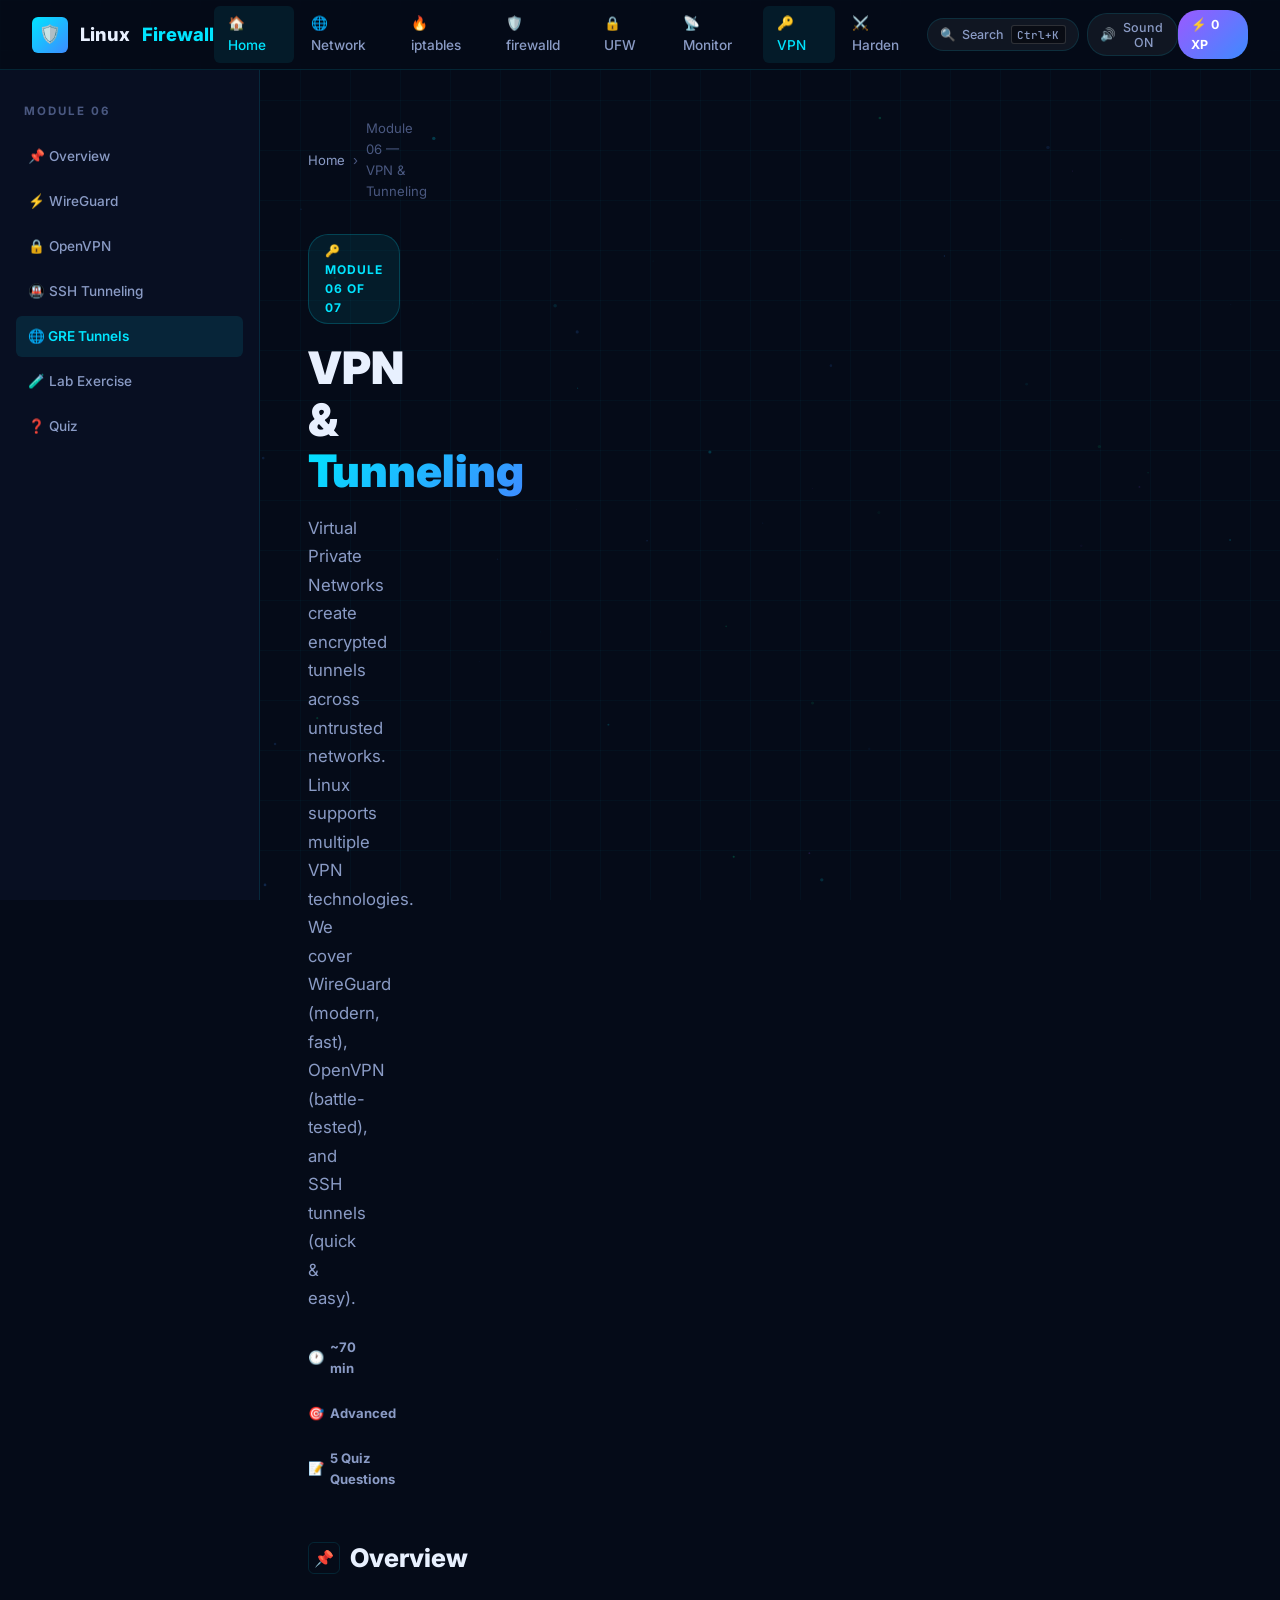
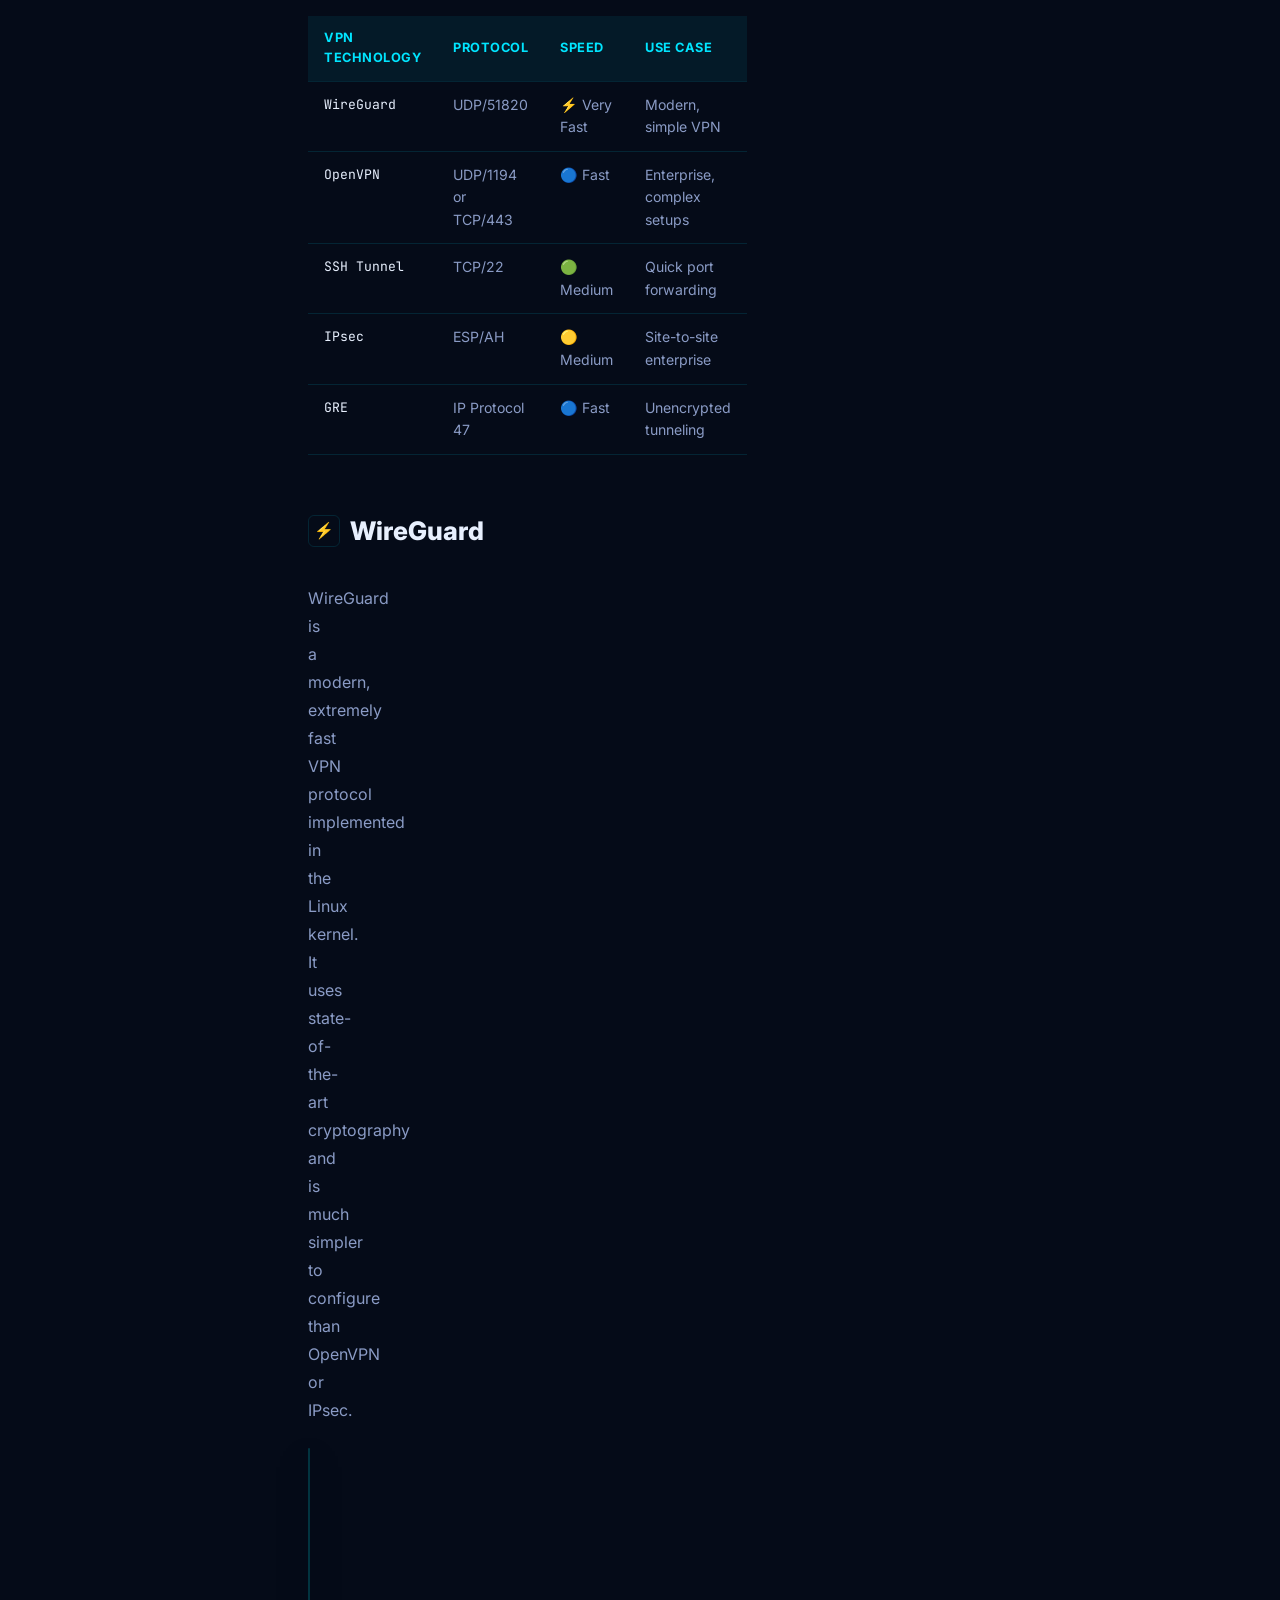
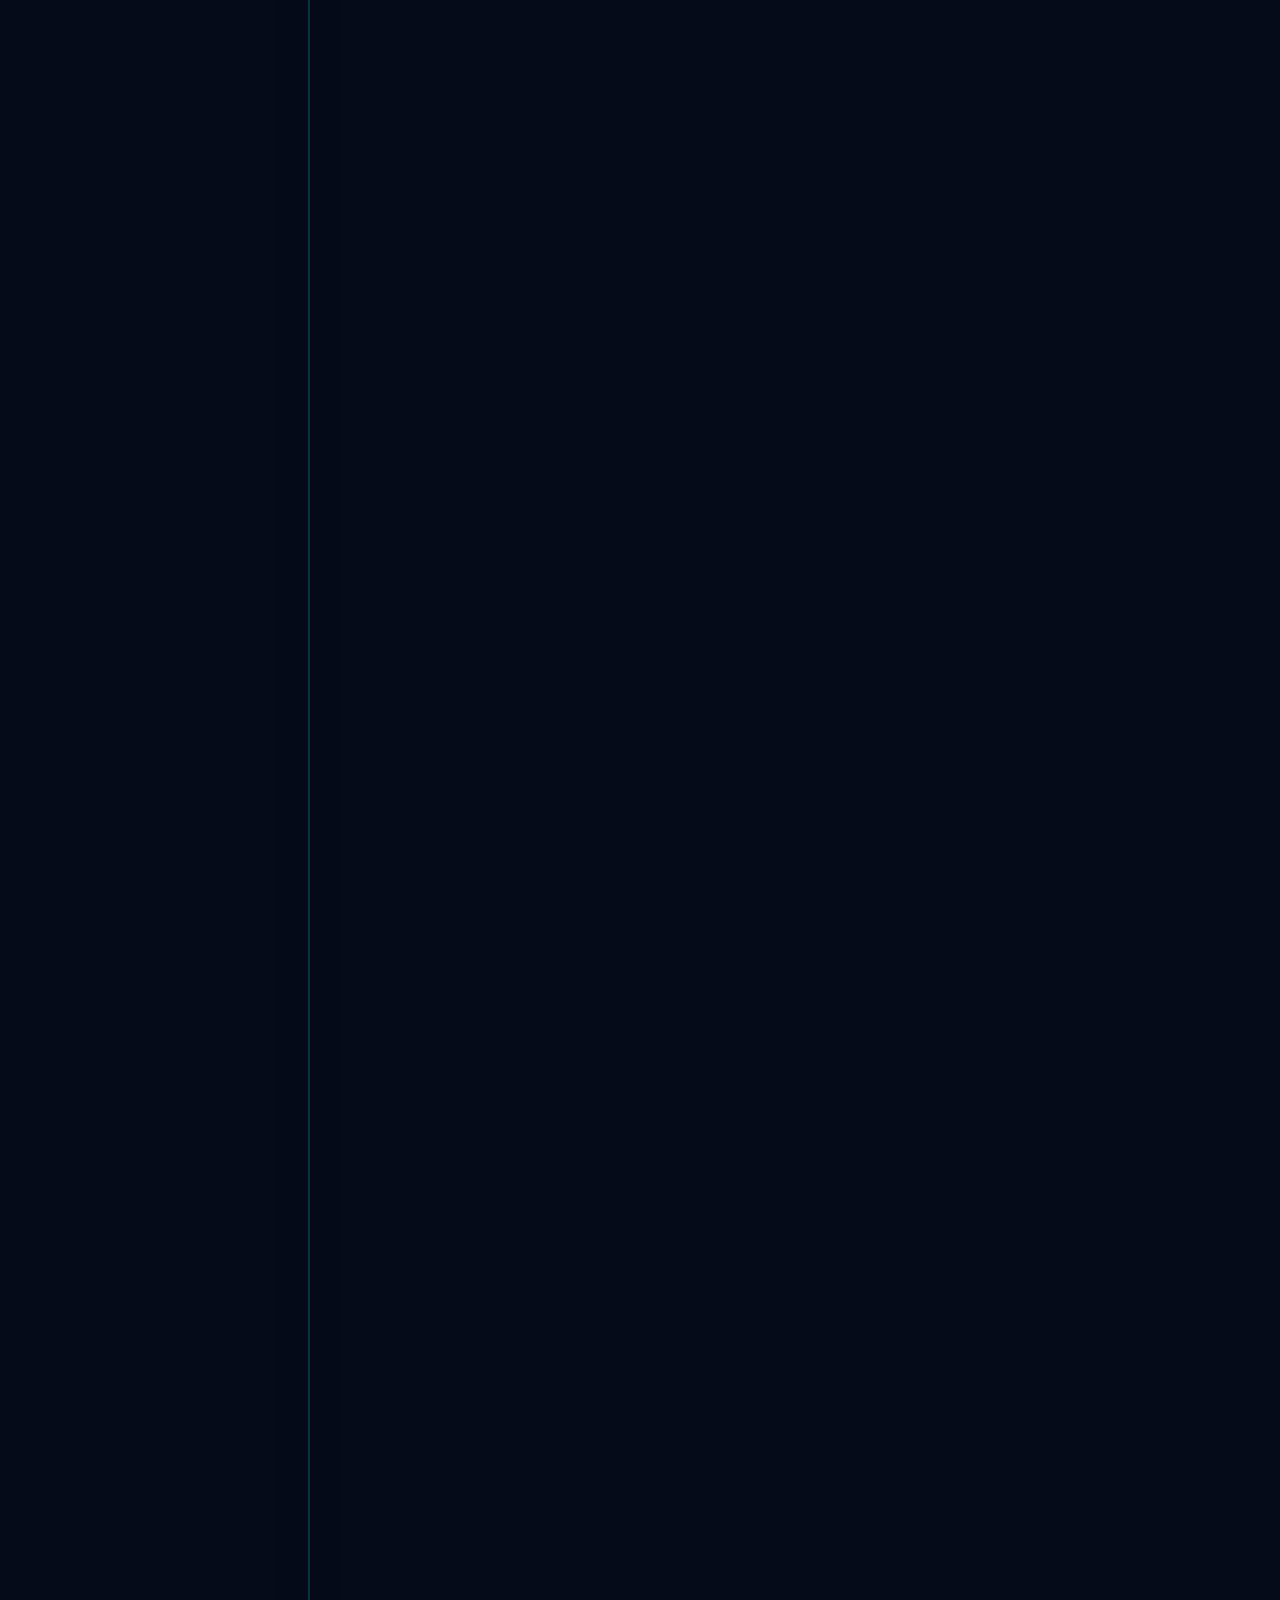
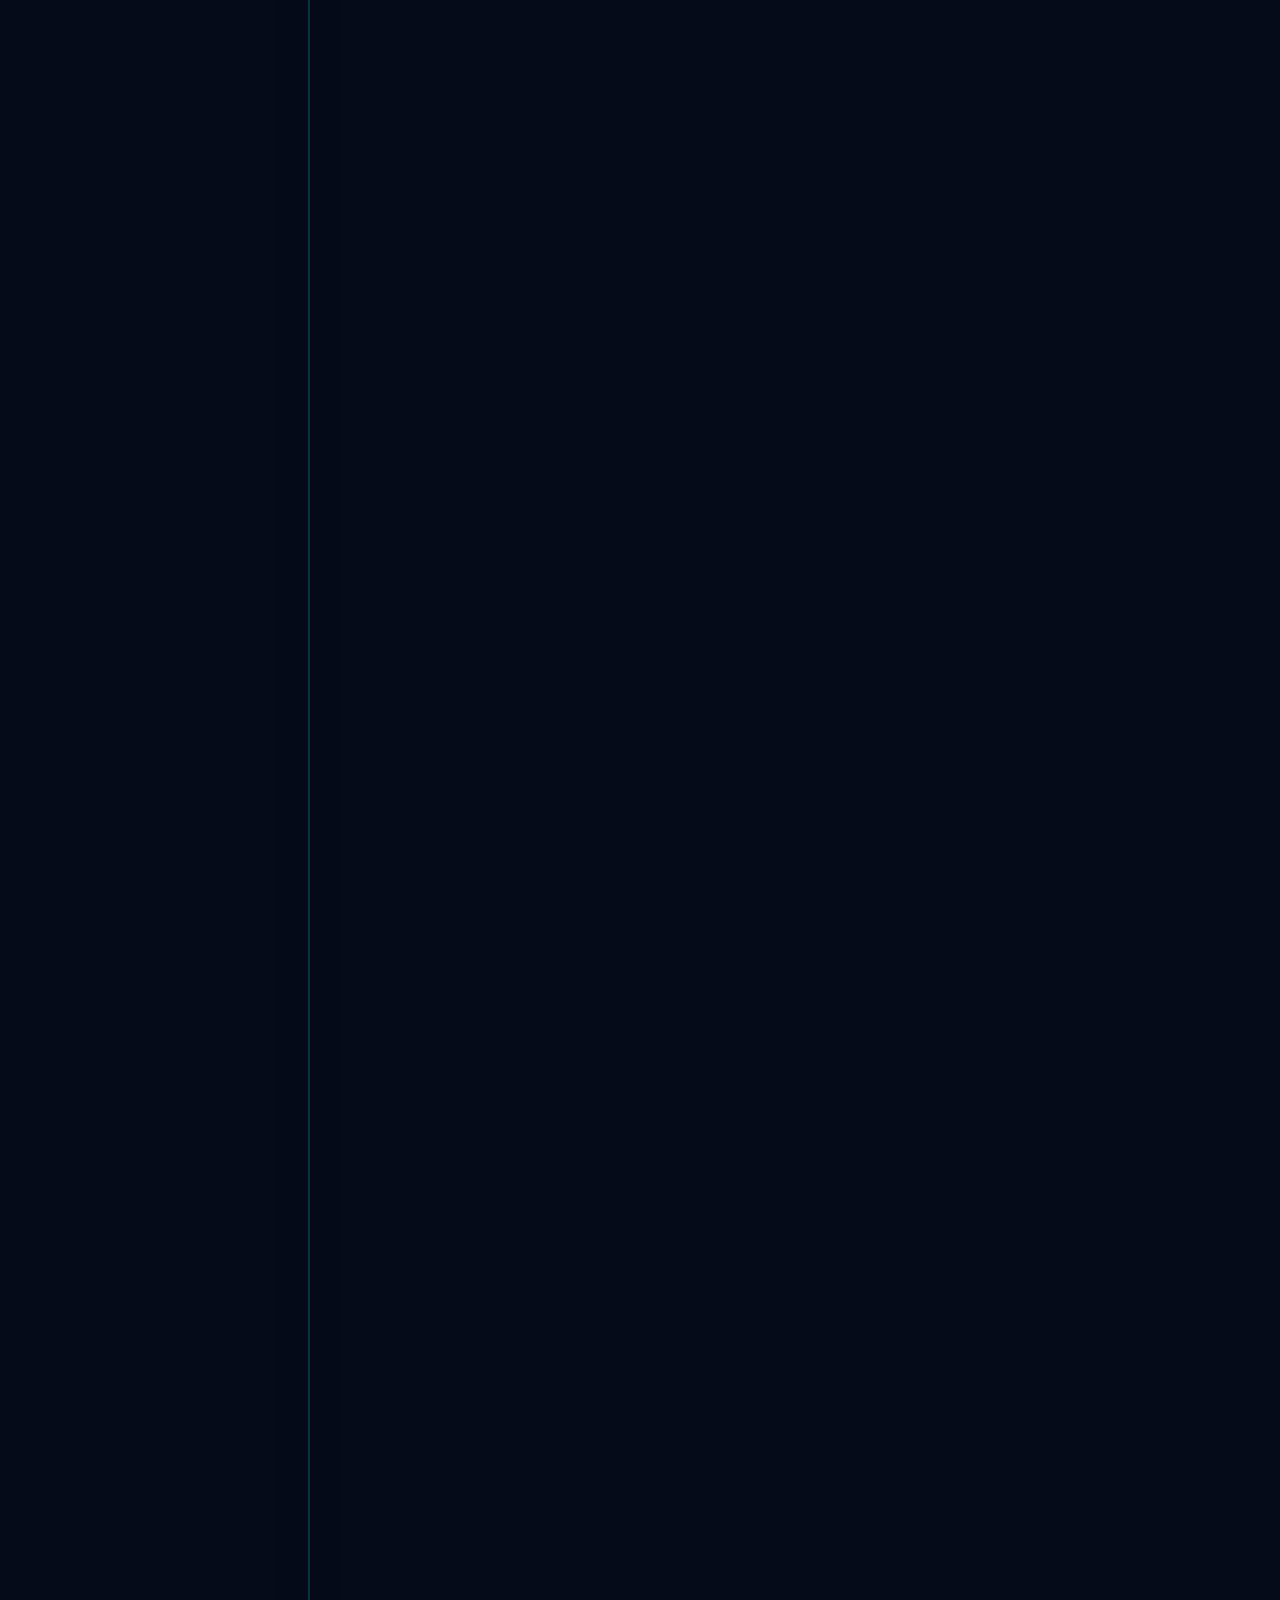
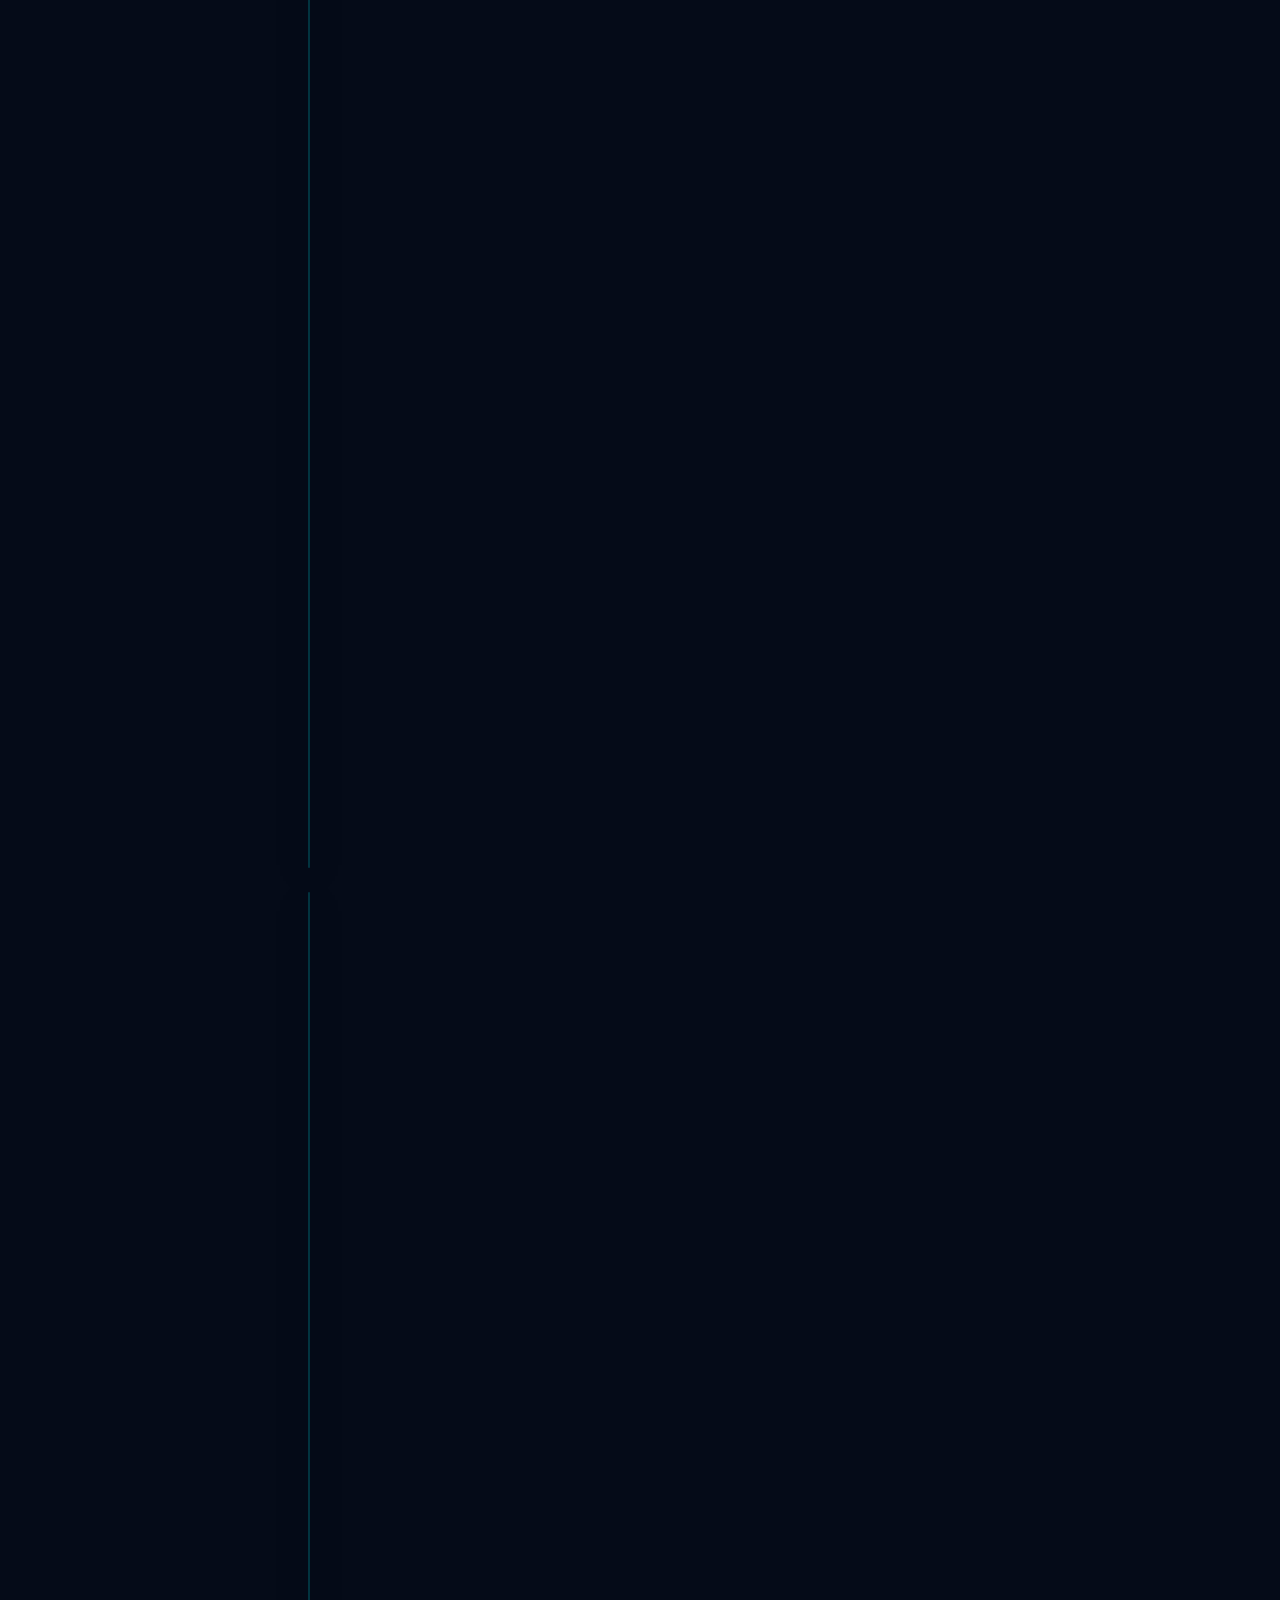
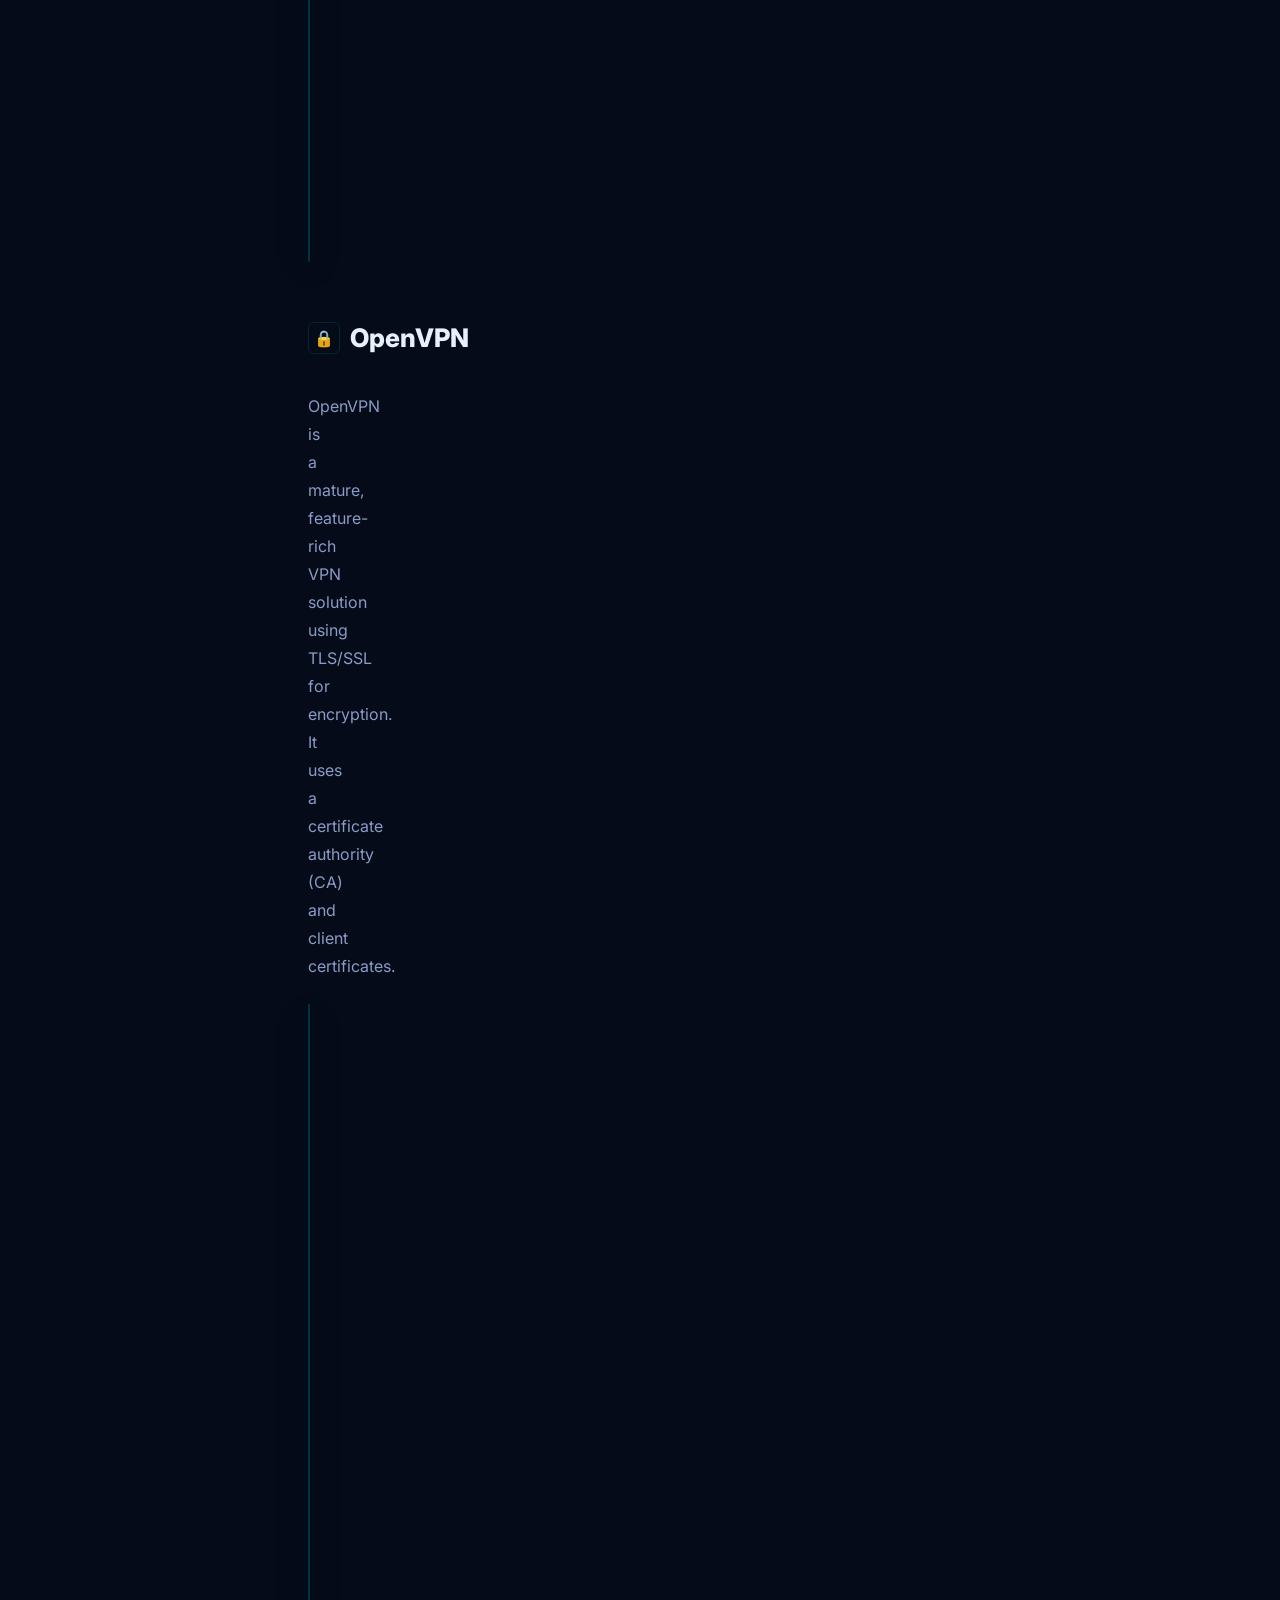
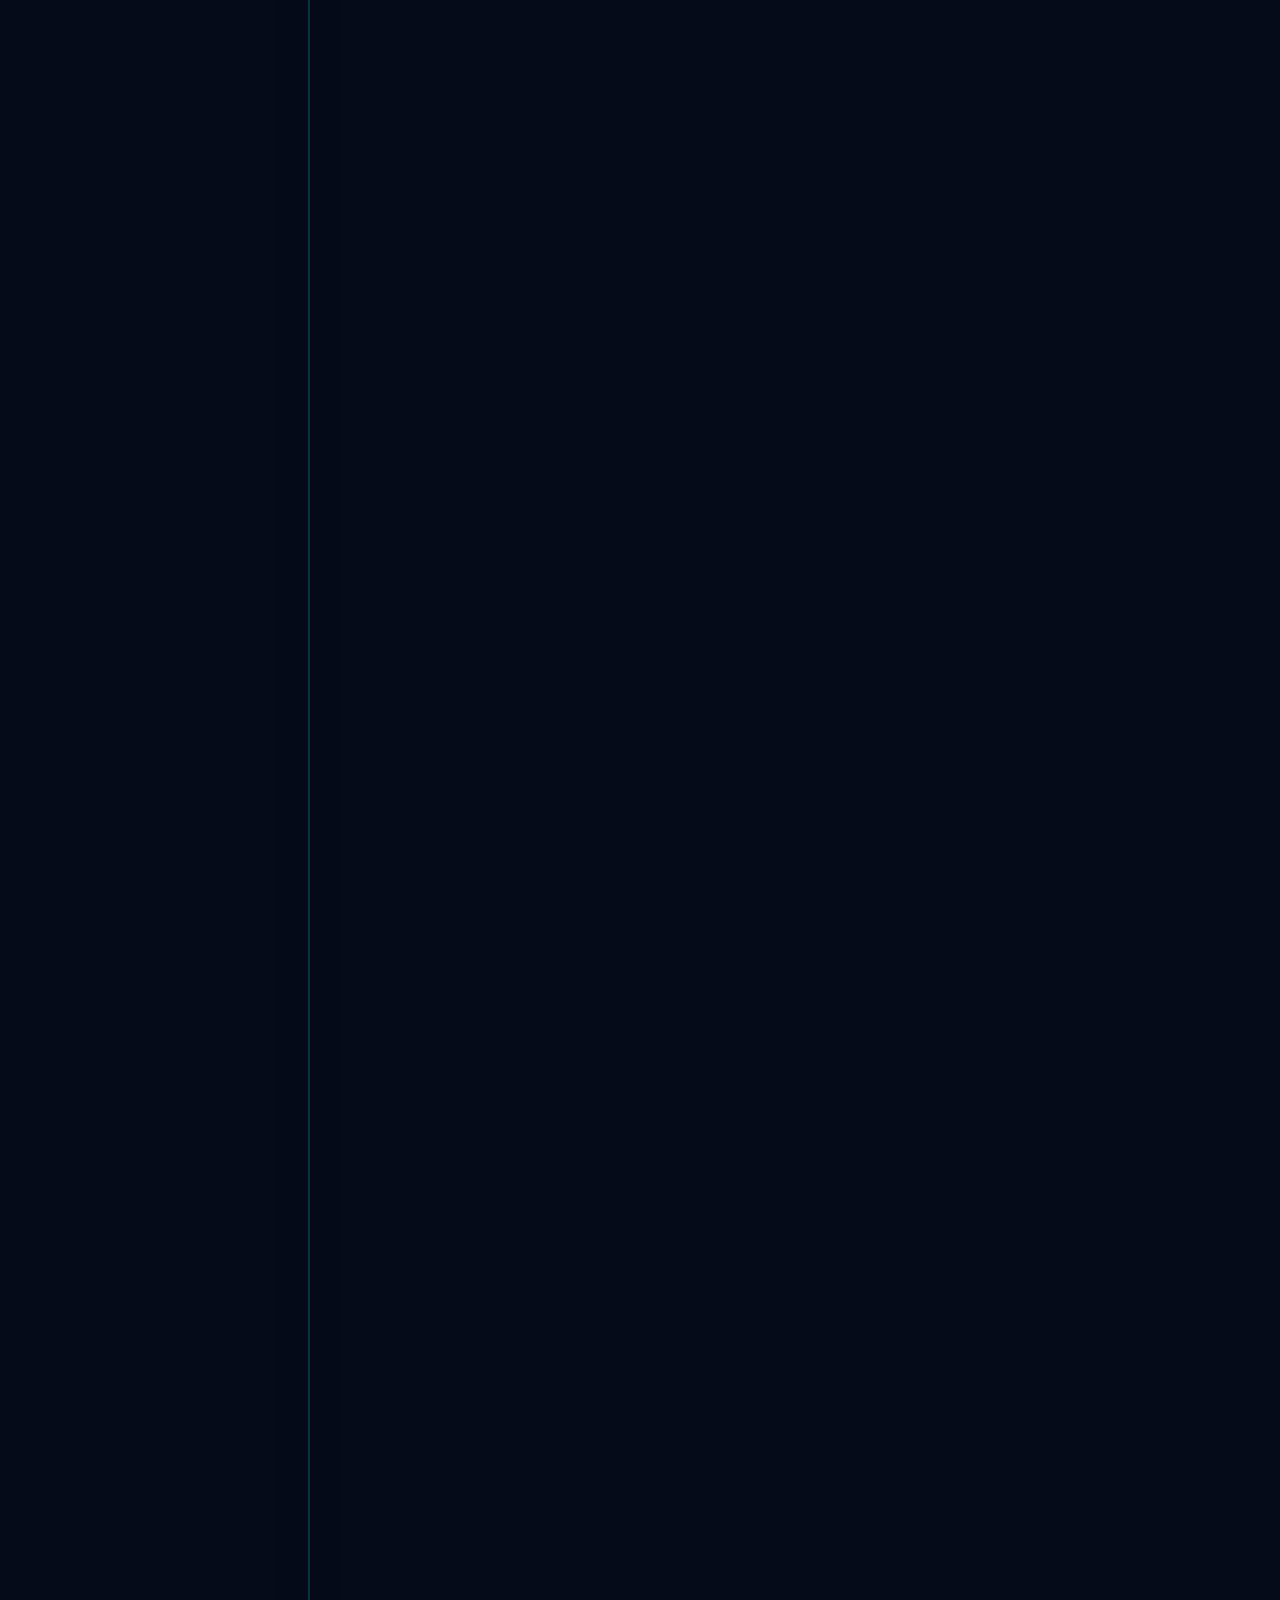
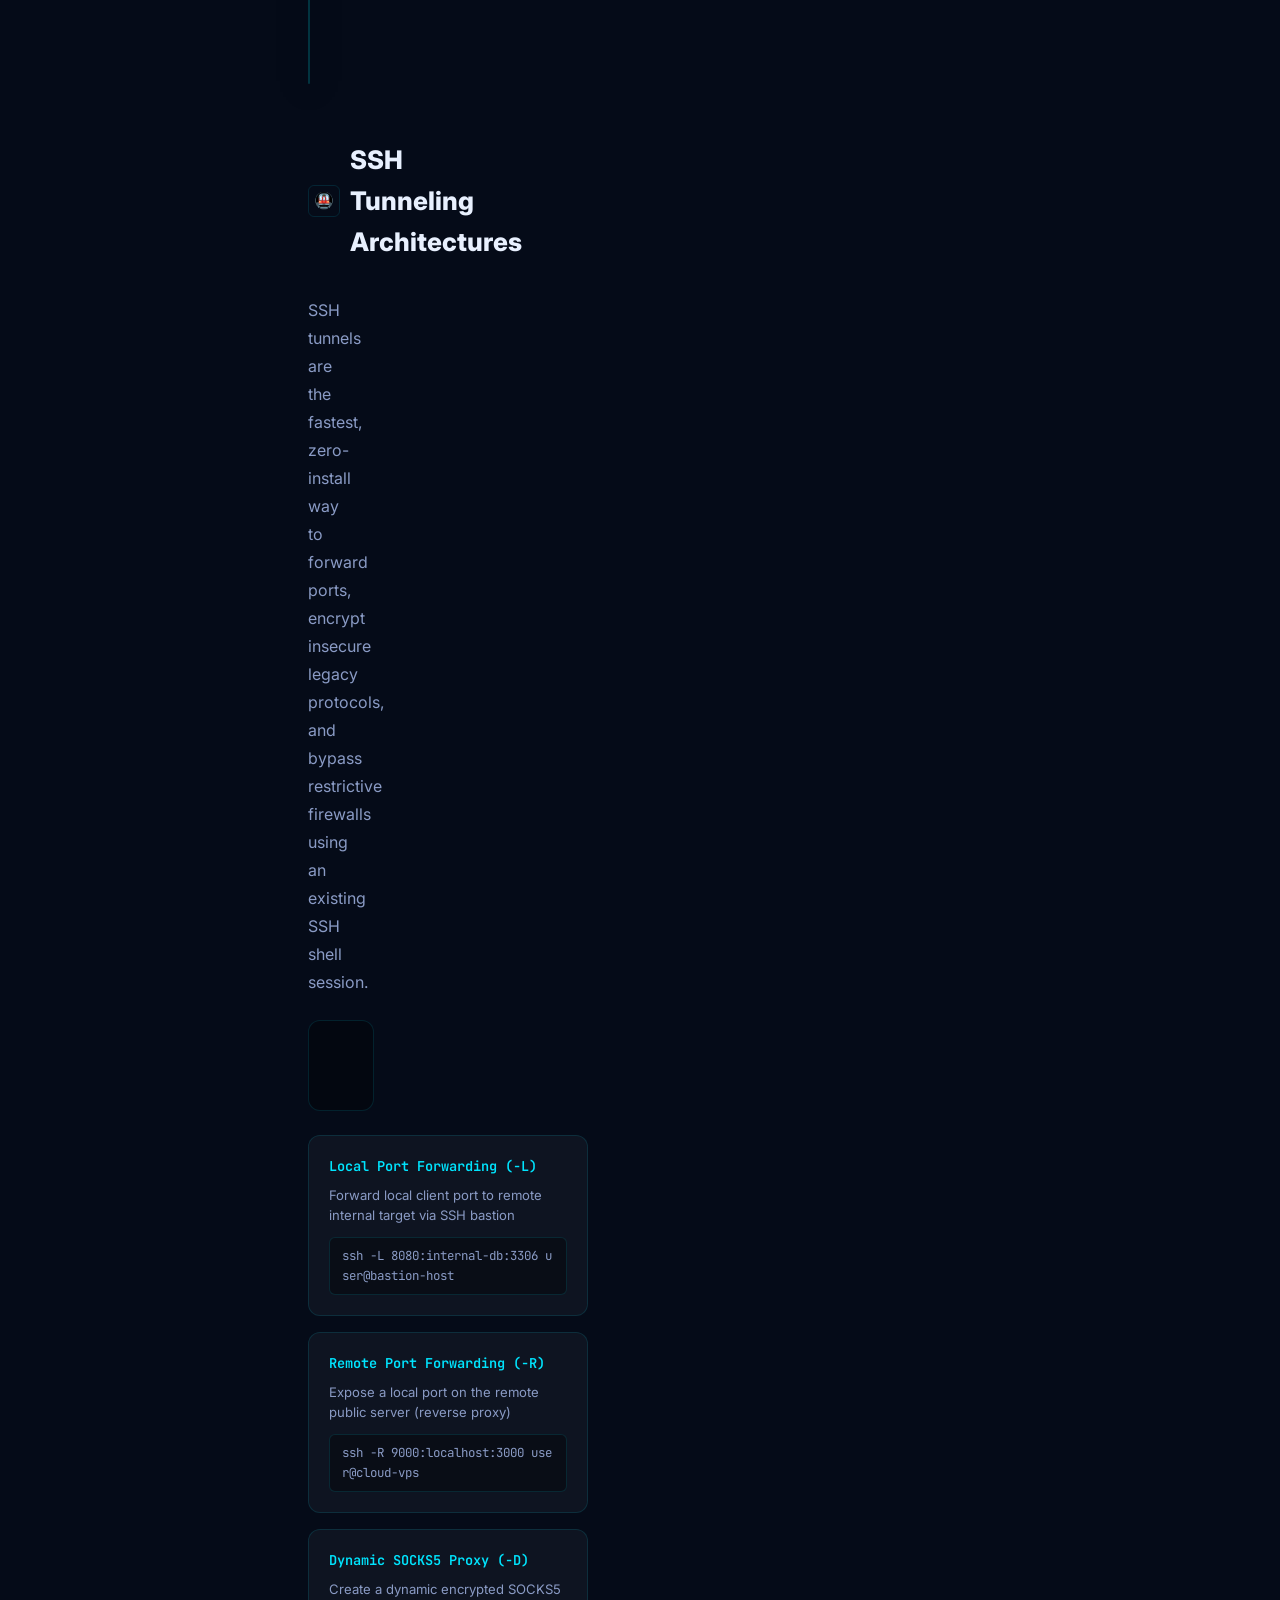
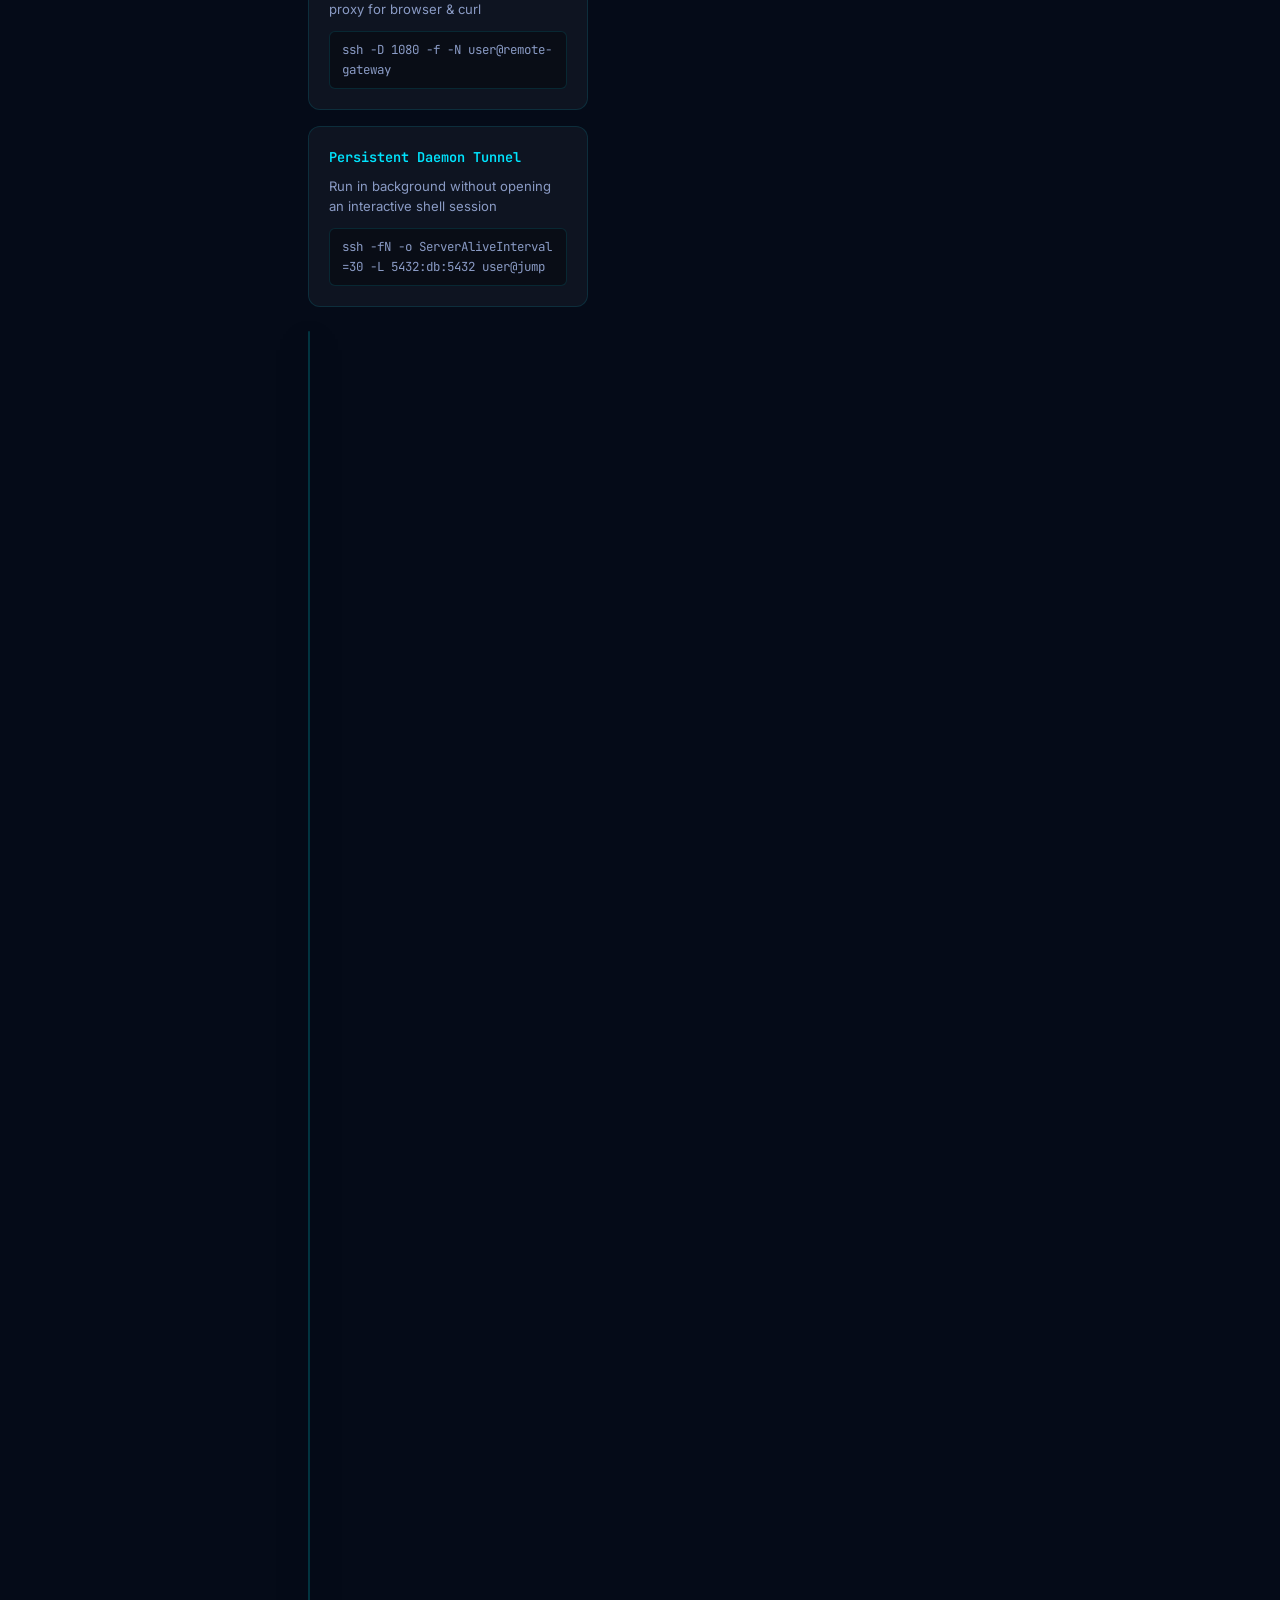
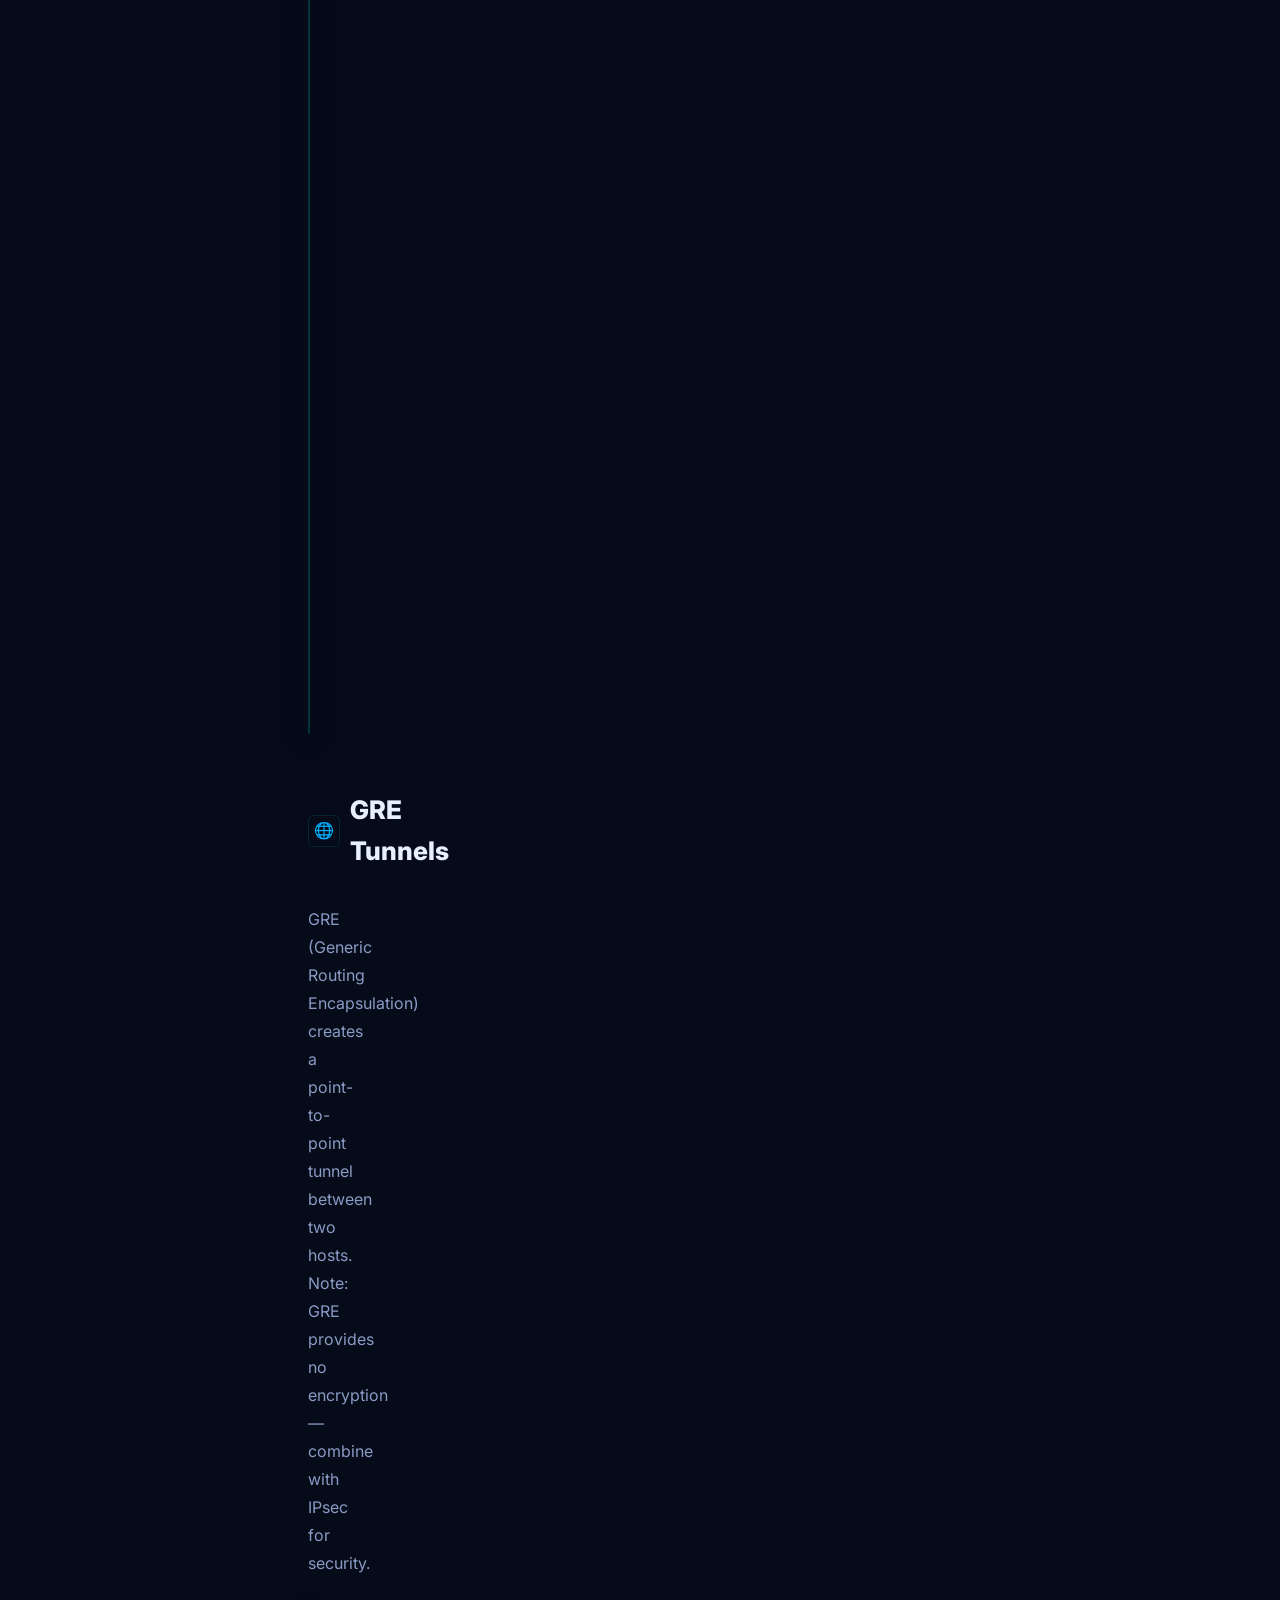
==== commit 0c854dbb: "Updated" ====
--- a/index.html
+++ b/index.html
@@ -3,506 +3,402 @@
 <head>
   <meta charset="UTF-8" />
   <meta name="viewport" content="width=device-width, initial-scale=1.0" />
-  <title>LinuxFirewall — Linux Networking & Firewall Study Portal</title>
-  <meta name="description" content="Master Linux networking and firewall administration. Comprehensive study portal with lessons, labs, and quizzes covering iptables, firewalld, UFW, VPN, and more." />
-  <link rel="stylesheet" href="styles/main.css" />
+  <title>VPN & Tunneling — LinuxFirewall</title>
+  <meta name="description" content="Learn VPN and tunneling on Linux: WireGuard, OpenVPN, SSH tunneling, and GRE tunnels." />
+  <link rel="stylesheet" href="../styles/main.css" />
 </head>
 <body>
 <canvas id="particle-canvas"></canvas>
 <div class="wrapper">
 
-  <!-- ── NAV ── -->
-  <nav id="main-nav">
-    <a href="index.html" class="nav-logo">
-      <div class="nav-logo-icon">🛡️</div>
-      Linux<span>Firewall</span>
-    </a>
+  <nav>
+    <a href="../index.html" class="nav-logo"><div class="nav-logo-icon">🛡️</div>Linux<span>Firewall</span></a>
     <ul class="nav-links">
-      <li><a href="index.html" class="active">🏠 Home</a></li>
-      <li><a href="pages/network-config.html">🌐 Network</a></li>
-      <li><a href="pages/iptables.html">🔥 iptables</a></li>
-      <li><a href="pages/firewalld.html">🛡️ firewalld</a></li>
-      <li><a href="pages/ufw.html">🔒 UFW</a></li>
-      <li><a href="pages/monitoring.html">📡 Monitor</a></li>
-      <li><a href="pages/vpn.html">🔑 VPN</a></li>
-      <li><a href="pages/hardening.html">⚔️ Harden</a></li>
+      <li><a href="../index.html">🏠 Home</a></li>
+      <li><a href="network-config.html">🌐 Network</a></li>
+      <li><a href="iptables.html">🔥 iptables</a></li>
+      <li><a href="firewalld.html">🛡️ firewalld</a></li>
+      <li><a href="ufw.html">🔒 UFW</a></li>
+      <li><a href="monitoring.html">📡 Monitor</a></li>
+      <li><a href="vpn.html" class="active">🔑 VPN</a></li>
+      <li><a href="hardening.html">⚔️ Harden</a></li>
     </ul>
-    <div class="nav-progress">
-      <span class="xp-badge">⚡ 0 XP</span>
-    </div>
-    <div class="hamburger" id="ham">
-      <span></span><span></span><span></span>
-    </div>
+    <div class="nav-progress"><span class="xp-badge">⚡ 0 XP</span></div>
+    <div class="hamburger"><span></span><span></span><span></span></div>
   </nav>
 
-  <!-- ── HERO ── -->
-  <section class="hero">
-    <div class="hero-badge">📚 Linux System Administration</div>
-
-    <h1 class="hero-title">
-      <span class="line1">Master Linux</span>
-      <span class="line2">Networking & Firewall</span>
-    </h1>
-
-    <div class="hero-typewriter-wrap">
-      <span>Focus:</span>
-      <span class="typewriter" data-words="Packet Filtering with iptables & nftables|Dynamic Zones & Rich Rules in firewalld|Uncomplicated Firewall (UFW) Fast Setup|WireGuard & OpenVPN Secure Tunnels|System & Network Hardening with fail2ban|Real-time Socket & Packet Diagnostics"></span>
-    </div>
-
-    <p class="hero-subtitle">
-      A comprehensive interactive learning portal covering network configuration, iptables, firewalld, UFW, monitoring tools, VPN tunneling, and security hardening — with hands-on labs and quizzes.
-    </p>
-
-    <div class="hero-stats">
-      <div class="stat">
-        <div class="stat-num">7</div>
-        <div class="stat-label">Modules</div>
+  <div class="lesson-layout">
+    <aside class="lesson-sidebar">
+      <div class="sidebar-title">Module 06</div>
+      <ul class="sidebar-nav">
+        <li><a href="#overview" class="active">📌 Overview</a></li>
+        <li><a href="#wireguard">⚡ WireGuard</a></li>
+        <li><a href="#openvpn">🔒 OpenVPN</a></li>
+        <li><a href="#ssh-tunnel">🚇 SSH Tunneling</a></li>
+        <li><a href="#gre">🌐 GRE Tunnels</a></li>
+        <li><a href="#lab">🧪 Lab Exercise</a></li>
+        <li><a href="#quiz">❓ Quiz</a></li>
+      </ul>
+    </aside>
+
+    <main class="lesson-main">
+      <div class="lesson-breadcrumb">
+        <a href="../index.html">Home</a><span class="sep">›</span><span>Module 06 — VPN & Tunneling</span>
       </div>
-      <div class="stat">
-        <div class="stat-num">35+</div>
-        <div class="stat-label">Lab Tasks</div>
+
+      <header class="lesson-header">
+        <div class="lesson-module-badge">🔑 Module 06 of 07</div>
+        <h1 class="lesson-title">VPN & <span>Tunneling</span></h1>
+        <p class="lesson-intro">Virtual Private Networks create encrypted tunnels across untrusted networks. Linux supports multiple VPN technologies. We cover WireGuard (modern, fast), OpenVPN (battle-tested), and SSH tunnels (quick & easy).</p>
+        <div class="lesson-meta-row">
+          <span class="meta-item">🕐 <strong>~70 min</strong></span>
+          <span class="meta-item">🎯 <strong>Advanced</strong></span>
+          <span class="meta-item">📝 <strong>5 Quiz Questions</strong></span>
+        </div>
+      </header>
+
+      <!-- OVERVIEW -->
+      <section class="content-section" data-section="overview" id="overview">
+        <h2 class="sect-title"><span class="sect-icon">📌</span> Overview</h2>
+        <table class="data-table">
+          <thead><tr><th>VPN Technology</th><th>Protocol</th><th>Speed</th><th>Use Case</th></tr></thead>
+          <tbody>
+            <tr><td>WireGuard</td><td>UDP/51820</td><td>⚡ Very Fast</td><td>Modern, simple VPN</td></tr>
+            <tr><td>OpenVPN</td><td>UDP/1194 or TCP/443</td><td>🔵 Fast</td><td>Enterprise, complex setups</td></tr>
+            <tr><td>SSH Tunnel</td><td>TCP/22</td><td>🟢 Medium</td><td>Quick port forwarding</td></tr>
+            <tr><td>IPsec</td><td>ESP/AH</td><td>🟡 Medium</td><td>Site-to-site enterprise</td></tr>
+            <tr><td>GRE</td><td>IP Protocol 47</td><td>🔵 Fast</td><td>Unencrypted tunneling</td></tr>
+          </tbody>
+        </table>
+      </section>
+
+      <!-- WIREGUARD -->
+      <section class="content-section" data-section="wireguard" id="wireguard">
+        <h2 class="sect-title"><span class="sect-icon">⚡</span> WireGuard</h2>
+        <p class="body-text">WireGuard is a modern, extremely fast VPN protocol implemented in the Linux kernel. It uses state-of-the-art cryptography and is much simpler to configure than OpenVPN or IPsec.</p>
+
+        <div class="terminal">
+          <div class="terminal-bar">
+            <div class="terminal-dots"><span class="dot-r"></span><span class="dot-y"></span><span class="dot-g"></span></div>
+            <span class="terminal-label">bash — WireGuard server setup</span>
+            <button class="terminal-copy">copy</button>
+          </div>
+          <div class="terminal-body">
+<span class="comment"># Install WireGuard</span>
+<span class="prompt">$ </span><span class="cmd">sudo apt install</span> wireguard  <span class="comment"># Debian/Ubuntu</span>
+<span class="prompt">$ </span><span class="cmd">sudo dnf install</span> wireguard-tools  <span class="comment"># RHEL/Fedora</span>
+<br>
+<span class="comment"># Generate server key pair</span>
+<span class="prompt">$ </span><span class="cmd">wg genkey</span> | sudo tee /etc/wireguard/server_private.key
+<span class="prompt">$ </span><span class="cmd">sudo cat</span> /etc/wireguard/server_private.key | \
+    wg pubkey | sudo tee /etc/wireguard/server_public.key
+<br>
+<span class="comment"># Generate client key pair</span>
+<span class="prompt">$ </span><span class="cmd">wg genkey</span> | tee client_private.key | wg pubkey > client_public.key
+<br>
+<span class="comment"># Create server config /etc/wireguard/wg0.conf</span>
+<span class="prompt">$ </span><span class="cmd">sudo tee</span> /etc/wireguard/wg0.conf &lt;&lt; 'EOF'
+<span class="output">[Interface]</span>
+<span class="output">Address = 10.0.0.1/24</span>
+<span class="output">ListenPort = 51820</span>
+<span class="output">PrivateKey = &lt;SERVER_PRIVATE_KEY&gt;</span>
+<span class="output">PostUp = iptables -A FORWARD -i %i -j ACCEPT; iptables -t nat -A POSTROUTING -o ens3 -j MASQUERADE</span>
+<span class="output">PostDown = iptables -D FORWARD -i %i -j ACCEPT; iptables -t nat -D POSTROUTING -o ens3 -j MASQUERADE</span>
+<span class="output"></span>
+<span class="output">[Peer]</span>
+<span class="output">PublicKey = &lt;CLIENT_PUBLIC_KEY&gt;</span>
+<span class="output">AllowedIPs = 10.0.0.2/32</span>
+<span class="output">EOF</span>
+<br>
+<span class="comment"># Start WireGuard interface</span>
+<span class="prompt">$ </span><span class="cmd">sudo wg-quick</span> up wg0
+<span class="prompt">$ </span><span class="cmd">sudo systemctl</span> enable wg-quick@wg0
+<br>
+<span class="comment"># Check WireGuard status</span>
+<span class="prompt">$ </span><span class="cmd">sudo wg</span> show
+          </div>
+        </div>
+
+        <div class="terminal">
+          <div class="terminal-bar">
+            <div class="terminal-dots"><span class="dot-r"></span><span class="dot-y"></span><span class="dot-g"></span></div>
+            <span class="terminal-label">bash — WireGuard client config</span>
+            <button class="terminal-copy">copy</button>
+          </div>
+          <div class="terminal-body">
+<span class="comment"># Client config file</span>
+<span class="output">[Interface]</span>
+<span class="output">Address = 10.0.0.2/24</span>
+<span class="output">PrivateKey = &lt;CLIENT_PRIVATE_KEY&gt;</span>
+<span class="output">DNS = 1.1.1.1</span>
+<span class="output"></span>
+<span class="output">[Peer]</span>
+<span class="output">PublicKey = &lt;SERVER_PUBLIC_KEY&gt;</span>
+<span class="output">Endpoint = server.example.com:51820</span>
+<span class="output">AllowedIPs = 0.0.0.0/0   # Route all traffic through VPN</span>
+<span class="output">PersistentKeepalive = 25</span>
+          </div>
+        </div>
+      </section>
+
+      <!-- OPENVPN -->
+      <section class="content-section" data-section="openvpn" id="openvpn">
+        <h2 class="sect-title"><span class="sect-icon">🔒</span> OpenVPN</h2>
+        <p class="body-text">OpenVPN is a mature, feature-rich VPN solution using TLS/SSL for encryption. It uses a certificate authority (CA) and client certificates.</p>
+
+        <div class="terminal">
+          <div class="terminal-bar">
+            <div class="terminal-dots"><span class="dot-r"></span><span class="dot-y"></span><span class="dot-g"></span></div>
+            <span class="terminal-label">bash — OpenVPN quick start</span>
+            <button class="terminal-copy">copy</button>
+          </div>
+          <div class="terminal-body">
+<span class="comment"># Install OpenVPN and Easy-RSA</span>
+<span class="prompt">$ </span><span class="cmd">sudo apt install</span> openvpn easy-rsa
+<br>
+<span class="comment"># Initialize PKI with Easy-RSA</span>
+<span class="prompt">$ </span><span class="cmd">make-cadir</span> ~/openvpn-ca
+<span class="prompt">$ </span><span class="cmd">cd</span> ~/openvpn-ca
+<span class="prompt">$ </span><span class="cmd">./easyrsa</span> init-pki
+<span class="prompt">$ </span><span class="cmd">./easyrsa</span> build-ca nopass
+<br>
+<span class="comment"># Generate server certificate</span>
+<span class="prompt">$ </span><span class="cmd">./easyrsa</span> gen-req server nopass
+<span class="prompt">$ </span><span class="cmd">./easyrsa</span> sign-req server server
+<br>
+<span class="comment"># Generate Diffie-Hellman parameters</span>
+<span class="prompt">$ </span><span class="cmd">./easyrsa</span> gen-dh
+<br>
+<span class="comment"># Start OpenVPN with config file</span>
+<span class="prompt">$ </span><span class="cmd">sudo openvpn</span> --config /etc/openvpn/server.conf
+<span class="prompt">$ </span><span class="cmd">sudo systemctl</span> start openvpn@server
+<span class="prompt">$ </span><span class="cmd">sudo systemctl</span> enable openvpn@server
+          </div>
+        </div>
+      </section>
+
+      <!-- SSH TUNNEL -->
+      <section class="content-section" data-section="ssh-tunnel" id="ssh-tunnel">
+        <h2 class="sect-title"><span class="sect-icon">🚇</span> SSH Tunneling Architectures</h2>
+        <p class="body-text">SSH tunnels are the fastest, zero-install way to forward ports, encrypt insecure legacy protocols, and bypass restrictive firewalls using an existing SSH shell session.</p>
+
+        <!-- Visual Architecture Diagram -->
+        <div class="diagram-wrap">
+          <svg viewBox="0 0 740 180" style="max-width:100%;height:auto;font-family:var(--font-mono);font-size:12px;">
+            <!-- Client Box -->
+            <rect x="20" y="30" width="160" height="120" rx="8" fill="#080f22" stroke="#00e5ff" stroke-width="1.5" />
+            <text x="100" y="60" fill="#00e5ff" text-anchor="middle" font-weight="bold">Local Client</text>
+            <text x="100" y="85" fill="#8a9bc5" text-anchor="middle" font-size="11">App (localhost:8080)</text>
+            <text x="100" y="115" fill="#ffd32a" text-anchor="middle" font-size="10">ssh -L 8080:db:3306</text>
+
+            <!-- Encrypted Tunnel Line -->
+            <path d="M 180 90 L 360 90" stroke="#9b59ff" stroke-width="3" stroke-dasharray="6,4" />
+            <circle cx="270" cy="90" r="14" fill="#050b18" stroke="#9b59ff" />
+            <text x="270" y="94" fill="#9b59ff" text-anchor="middle" font-size="10">🔒 TLS</text>
+            <text x="270" y="125" fill="#8a9bc5" text-anchor="middle" font-size="10">Port 22 SSH Stream</text>
+
+            <!-- Jump / Remote Server -->
+            <rect x="360" y="30" width="160" height="120" rx="8" fill="#080f22" stroke="#3d8bff" stroke-width="1.5" />
+            <text x="440" y="60" fill="#3d8bff" text-anchor="middle" font-weight="bold">SSH Bastion Server</text>
+            <text x="440" y="85" fill="#8a9bc5" text-anchor="middle" font-size="11">sshd listener (:22)</text>
+            <text x="440" y="115" fill="#00ffa3" text-anchor="middle" font-size="10">Gateway / Jump Host</text>
+
+            <!-- Unencrypted LAN link to Internal Target -->
+            <path d="M 520 90 L 590 90" stroke="#00ffa3" stroke-width="2" />
+            <polygon points="590,90 580,85 580,95" fill="#00ffa3" />
+
+            <!-- Target Internal Resource -->
+            <rect x="590" y="45" width="130" height="90" rx="6" fill="#040914" stroke="#00ffa3" stroke-width="1.5" />
+            <text x="655" y="75" fill="#00ffa3" text-anchor="middle" font-weight="bold">Internal DB</text>
+            <text x="655" y="95" fill="#8a9bc5" text-anchor="middle" font-size="11">MySQL :3306</text>
+            <text x="655" y="115" fill="#ff5757" text-anchor="middle" font-size="9">Private Network</text>
+          </svg>
+        </div>
+
+        <div class="cmd-grid">
+          <div class="cmd-card">
+            <div class="cmd-card-title">Local Port Forwarding (-L)</div>
+            <div class="cmd-card-desc">Forward local client port to remote internal target via SSH bastion</div>
+            <div class="cmd-card-syntax">ssh -L 8080:internal-db:3306 user@bastion-host</div>
+          </div>
+          <div class="cmd-card">
+            <div class="cmd-card-title">Remote Port Forwarding (-R)</div>
+            <div class="cmd-card-desc">Expose a local port on the remote public server (reverse proxy)</div>
+            <div class="cmd-card-syntax">ssh -R 9000:localhost:3000 user@cloud-vps</div>
+          </div>
+          <div class="cmd-card">
+            <div class="cmd-card-title">Dynamic SOCKS5 Proxy (-D)</div>
+            <div class="cmd-card-desc">Create a dynamic encrypted SOCKS5 proxy for browser &amp; curl</div>
+            <div class="cmd-card-syntax">ssh -D 1080 -f -N user@remote-gateway</div>
+          </div>
+          <div class="cmd-card">
+            <div class="cmd-card-title">Persistent Daemon Tunnel</div>
+            <div class="cmd-card-desc">Run in background without opening an interactive shell session</div>
+            <div class="cmd-card-syntax">ssh -fN -o ServerAliveInterval=30 -L 5432:db:5432 user@jump</div>
+          </div>
+        </div>
+
+        <div class="terminal">
+          <div class="terminal-bar">
+            <div class="terminal-dots"><span class="dot-r"></span><span class="dot-y"></span><span class="dot-g"></span></div>
+            <span class="terminal-label">bash — SSH tunnel examples</span>
+            <button class="terminal-copy">copy</button>
+          </div>
+          <div class="terminal-body">
+<span class="comment"># Access a remote DB (MySQL on port 3306) locally on 13306</span>
+<span class="prompt">$ </span><span class="cmd">ssh</span> <span class="flag">-L 13306:db-server:3306</span> user@jump-server
+<span class="comment"># Now connect: mysql -h 127.0.0.1 -P 13306</span>
+<br>
+<span class="comment"># SOCKS5 proxy — route browser traffic through server</span>
+<span class="prompt">$ </span><span class="cmd">ssh</span> <span class="flag">-D 1080 -f -N</span> user@remote-server
+<span class="comment"># Configure browser to use SOCKS5 proxy at 127.0.0.1:1080</span>
+<br>
+<span class="comment"># Jump host (bastion) to reach internal server</span>
+<span class="prompt">$ </span><span class="cmd">ssh</span> <span class="flag">-J</span> user@bastion user@internal-server
+          </div>
+        </div>
+      </section>
+
+      <!-- GRE -->
+      <section class="content-section" data-section="gre" id="gre">
+        <h2 class="sect-title"><span class="sect-icon">🌐</span> GRE Tunnels</h2>
+        <p class="body-text">GRE (Generic Routing Encapsulation) creates a point-to-point tunnel between two hosts. Note: GRE provides no encryption — combine with IPsec for security.</p>
+
+        <div class="terminal">
+          <div class="terminal-bar">
+            <div class="terminal-dots"><span class="dot-r"></span><span class="dot-y"></span><span class="dot-g"></span></div>
+            <span class="terminal-label">bash — GRE tunnel setup</span>
+            <button class="terminal-copy">copy</button>
+          </div>
+          <div class="terminal-body">
+<span class="comment"># Load GRE kernel module</span>
+<span class="prompt">$ </span><span class="cmd">sudo modprobe</span> ip_gre
+<br>
+<span class="comment"># Create GRE tunnel interface</span>
+<span class="comment"># Server A: 192.168.1.10 | Server B: 192.168.2.10</span>
+<span class="prompt">$ </span><span class="cmd">sudo ip</span> tunnel add gre1 mode gre \
+    remote <span class="arg">192.168.2.10</span> \
+    local <span class="arg">192.168.1.10</span> \
+    ttl 255
+<br>
+<span class="prompt">$ </span><span class="cmd">sudo ip</span> link set gre1 up
+<span class="prompt">$ </span><span class="cmd">sudo ip</span> addr add <span class="arg">10.10.10.1/30</span> dev gre1
+<br>
+<span class="comment"># Add route for remote network through tunnel</span>
+<span class="prompt">$ </span><span class="cmd">sudo ip</span> route add 10.10.10.0/30 dev gre1
+<br>
+<span class="comment"># Verify tunnel</span>
+<span class="prompt">$ </span><span class="cmd">ip</span> tunnel show
+<span class="prompt">$ </span><span class="cmd">ping</span> 10.10.10.2  <span class="comment"># Ping remote end of tunnel</span>
+          </div>
+        </div>
+      </section>
+
+      <!-- LAB -->
+      <section class="content-section" data-section="lab" id="lab">
+        <h2 class="sect-title"><span class="sect-icon">🧪</span> Lab Exercise</h2>
+        <div class="lab-box">
+          <div class="lab-header">
+            <div class="lab-icon">🧪</div>
+            <div>
+              <div class="lab-title">Lab 06 — Set Up a WireGuard Peer-to-Peer VPN</div>
+              <div class="lab-subtitle">Estimated time: 25 minutes · Requires 2 Linux machines/VMs</div>
+            </div>
+          </div>
+          <div class="lab-steps">
+            <div class="lab-step"><div class="lab-step-num">1</div><div class="lab-step-body"><div class="lab-step-title">Install WireGuard on both machines</div><div class="lab-step-text">Run <code>sudo apt install wireguard</code> (or equivalent) on both the server and client.</div></div></div>
+            <div class="lab-step"><div class="lab-step-num">2</div><div class="lab-step-body"><div class="lab-step-title">Generate key pairs</div><div class="lab-step-text">On each machine, generate a private key with <code>wg genkey</code> and derive the public key with <code>wg pubkey</code>.</div></div></div>
+            <div class="lab-step"><div class="lab-step-num">3</div><div class="lab-step-body"><div class="lab-step-title">Create configuration files</div><div class="lab-step-text">Write <code>/etc/wireguard/wg0.conf</code> on both machines. Server listens on 51820; client connects to server's public IP.</div></div></div>
+            <div class="lab-step"><div class="lab-step-num">4</div><div class="lab-step-body"><div class="lab-step-title">Bring up the interface</div><div class="lab-step-text">Run <code>sudo wg-quick up wg0</code> on both machines. Check status with <code>sudo wg show</code>.</div></div></div>
+            <div class="lab-step"><div class="lab-step-num">5</div><div class="lab-step-body"><div class="lab-step-title">Test the tunnel</div><div class="lab-step-text">Ping the peer's WireGuard IP (e.g., 10.0.0.1 from the client). You should see successful replies through the encrypted tunnel.</div></div></div>
+          </div>
+        </div>
+      </section>
+
+      <!-- QUIZ -->
+      <section class="content-section" data-section="quiz" id="quiz">
+        <h2 class="sect-title"><span class="sect-icon">❓</span> Knowledge Check</h2>
+        <div class="completion-banner">
+          <div class="completion-banner-icon">🎉</div>
+          <div class="completion-banner-text"><strong>Module Complete!</strong> You scored 80%+ and earned +150 XP!</div>
+        </div>
+        <div class="quiz-box">
+          <div class="quiz-header">
+            <div class="quiz-icon">🧠</div>
+            <div><div class="quiz-title">VPN & Tunneling Quiz</div><div class="quiz-subtitle">5 questions · +20 XP per correct answer</div></div>
+          </div>
+          <div class="quiz-progress-wrap">
+            <span>Question <span class="q-current">1</span> of <span class="q-total">5</span></span>
+          </div>
+          <div class="quiz-progress-bar"><div class="quiz-progress-fill" style="width:0%"></div></div>
+          <div class="quiz-question-wrap">
+            <p class="question-text"></p>
+            <ul class="options-list"></ul>
+            <div class="quiz-explanation"></div>
+            <div class="quiz-actions"><button class="btn btn-ghost" id="quiz-next" disabled>Next →</button></div>
+          </div>
+          <div class="quiz-result">
+            <div class="quiz-score-circle" style="--pct:0%"><div class="quiz-score-text">0%</div></div>
+            <div class="quiz-result-title"></div><div class="quiz-result-sub"></div>
+            <button class="btn btn-secondary" id="quiz-restart">🔄 Try Again</button>
+          </div>
+        </div>
+      </section>
+
+      <div class="lesson-nav">
+        <a href="monitoring.html" class="lesson-nav-btn"><span class="nav-icon">←</span><div><span class="nav-dir">Previous</span><span class="nav-label">Network Monitoring</span></div></a>
+        <a href="hardening.html" class="lesson-nav-btn next"><span class="nav-icon">→</span><div><span class="nav-dir">Next Module</span><span class="nav-label">Security Hardening</span></div></a>
       </div>
-      <div class="stat">
-        <div class="stat-num">70+</div>
-        <div class="stat-label">Commands</div>
-      </div>
-      <div class="stat">
-        <div class="stat-num">35</div>
-        <div class="stat-label">Quiz Qs</div>
-      </div>
-    </div>
-
-    <div class="hero-cta">
-      <a href="pages/network-config.html" class="btn btn-primary">🚀 Start Learning</a>
-      <a href="#modules" class="btn btn-secondary">📖 Browse Modules</a>
-      <a href="#tools" class="btn btn-secondary" style="border-color:var(--cyan);color:var(--cyan);">💻 Interactive Lab Tools</a>
-    </div>
-  </section>
-
-  <!-- ── MODULES ── -->
-  <section class="section" id="modules">
-    <div class="section-header">
-      <div class="section-tag">Curriculum</div>
-      <h2 class="section-title">All Learning Modules</h2>
-      <p class="section-subtitle">Work through each module sequentially, or jump to the topic you need.</p>
-    </div>
-
-    <div class="modules-grid">
-
-      <!-- 1 Network Config -->
-      <a href="pages/network-config.html" class="module-card" data-module="network-config" style="--card-color: #00e5ff">
-        <div class="module-icon-wrap">🌐</div>
-        <div class="module-meta">
-          <span class="module-number">Module 01</span>
-          <span class="module-difficulty diff-beginner">Beginner</span>
-        </div>
-        <h3 class="module-title">Network Configuration</h3>
-        <p class="module-desc">Configure network interfaces, IP addresses, routing, DNS, and DHCP on Linux systems using ip, nmcli, and nmtui.</p>
-        <div class="module-progress-bar"><div class="module-progress-fill" style="width:0%"></div></div>
-        <div class="module-footer">
-          <div class="module-topics">
-            <span class="topic-tag">ip</span>
-            <span class="topic-tag">nmcli</span>
-            <span class="topic-tag">DNS</span>
-            <span class="topic-tag">routing</span>
-          </div>
-          <span class="module-arrow">→</span>
-        </div>
-      </a>
-
-      <!-- 2 iptables -->
-      <a href="pages/iptables.html" class="module-card" data-module="iptables" style="--card-color: #ff5757">
-        <div class="module-icon-wrap">🔥</div>
-        <div class="module-meta">
-          <span class="module-number">Module 02</span>
-          <span class="module-difficulty diff-inter">Intermediate</span>
-        </div>
-        <h3 class="module-title">iptables & nftables</h3>
-        <p class="module-desc">Master Linux's powerful packet filtering framework. Create rules, manage chains, and build complete firewall policies using iptables and modern nftables.</p>
-        <div class="module-progress-bar"><div class="module-progress-fill" style="width:0%"></div></div>
-        <div class="module-footer">
-          <div class="module-topics">
-            <span class="topic-tag">iptables</span>
-            <span class="topic-tag">nft</span>
-            <span class="topic-tag">chains</span>
-            <span class="topic-tag">NAT</span>
-          </div>
-          <span class="module-arrow">→</span>
-        </div>
-      </a>
-
-      <!-- 3 firewalld -->
-      <a href="pages/firewalld.html" class="module-card" data-module="firewalld" style="--card-color: #ff9f43">
-        <div class="module-icon-wrap">🛡️</div>
-        <div class="module-meta">
-          <span class="module-number">Module 03</span>
-          <span class="module-difficulty diff-inter">Intermediate</span>
-        </div>
-        <h3 class="module-title">firewalld</h3>
-        <p class="module-desc">Use firewalld's dynamic zone-based firewall management on RHEL/CentOS/Fedora. Configure services, ports, rich rules, and masquerading.</p>
-        <div class="module-progress-bar"><div class="module-progress-fill" style="width:0%"></div></div>
-        <div class="module-footer">
-          <div class="module-topics">
-            <span class="topic-tag">firewall-cmd</span>
-            <span class="topic-tag">zones</span>
-            <span class="topic-tag">services</span>
-          </div>
-          <span class="module-arrow">→</span>
-        </div>
-      </a>
-
-      <!-- 4 UFW -->
-      <a href="pages/ufw.html" class="module-card" data-module="ufw" style="--card-color: #00ffa3">
-        <div class="module-icon-wrap">🔒</div>
-        <div class="module-meta">
-          <span class="module-number">Module 04</span>
-          <span class="module-difficulty diff-beginner">Beginner</span>
-        </div>
-        <h3 class="module-title">UFW — Uncomplicated Firewall</h3>
-        <p class="module-desc">Quickly manage firewall rules on Ubuntu/Debian with UFW. Set policies, allow/deny services, and use application profiles.</p>
-        <div class="module-progress-bar"><div class="module-progress-fill" style="width:0%"></div></div>
-        <div class="module-footer">
-          <div class="module-topics">
-            <span class="topic-tag">ufw</span>
-            <span class="topic-tag">profiles</span>
-            <span class="topic-tag">logging</span>
-          </div>
-          <span class="module-arrow">→</span>
-        </div>
-      </a>
-
-      <!-- 5 Monitoring -->
-      <a href="pages/monitoring.html" class="module-card" data-module="monitoring" style="--card-color: #3d8bff">
-        <div class="module-icon-wrap">📡</div>
-        <div class="module-meta">
-          <span class="module-number">Module 05</span>
-          <span class="module-difficulty diff-inter">Intermediate</span>
-        </div>
-        <h3 class="module-title">Network Monitoring & Troubleshooting</h3>
-        <p class="module-desc">Diagnose network issues using ss, tcpdump, nmap, Wireshark, and more. Analyze traffic, check connectivity, and monitor bandwidth.</p>
-        <div class="module-progress-bar"><div class="module-progress-fill" style="width:0%"></div></div>
-        <div class="module-footer">
-          <div class="module-topics">
-            <span class="topic-tag">ss</span>
-            <span class="topic-tag">tcpdump</span>
-            <span class="topic-tag">nmap</span>
-            <span class="topic-tag">ping</span>
-          </div>
-          <span class="module-arrow">→</span>
-        </div>
-      </a>
-
-      <!-- 6 VPN -->
-      <a href="pages/vpn.html" class="module-card" data-module="vpn" style="--card-color: #9b59ff">
-        <div class="module-icon-wrap">🔑</div>
-        <div class="module-meta">
-          <span class="module-number">Module 06</span>
-          <span class="module-difficulty diff-advanced">Advanced</span>
-        </div>
-        <h3 class="module-title">VPN & Tunneling</h3>
-        <p class="module-desc">Set up secure tunnels with OpenVPN and WireGuard. Configure site-to-site VPNs, SSH tunneling, and IP-in-IP encapsulation.</p>
-        <div class="module-progress-bar"><div class="module-progress-fill" style="width:0%"></div></div>
-        <div class="module-footer">
-          <div class="module-topics">
-            <span class="topic-tag">WireGuard</span>
-            <span class="topic-tag">OpenVPN</span>
-            <span class="topic-tag">SSH</span>
-          </div>
-          <span class="module-arrow">→</span>
-        </div>
-      </a>
-
-      <!-- 7 Hardening -->
-      <a href="pages/hardening.html" class="module-card" data-module="hardening" style="--card-color: #ffd32a">
-        <div class="module-icon-wrap">⚔️</div>
-        <div class="module-meta">
-          <span class="module-number">Module 07</span>
-          <span class="module-difficulty diff-advanced">Advanced</span>
-        </div>
-        <h3 class="module-title">Network Security Hardening</h3>
-        <p class="module-desc">Harden Linux network stack against attacks: SSH hardening, fail2ban, port knocking, kernel parameters, and SELinux basics.</p>
-        <div class="module-progress-bar"><div class="module-progress-fill" style="width:0%"></div></div>
-        <div class="module-footer">
-          <div class="module-topics">
-            <span class="topic-tag">fail2ban</span>
-            <span class="topic-tag">sshd</span>
-            <span class="topic-tag">SELinux</span>
-            <span class="topic-tag">sysctl</span>
-          </div>
-          <span class="module-arrow">→</span>
-        </div>
-      </a>
-
-    </div>
-  </section>
-
-  <!-- ── INTERACTIVE LAB TOOLS & TERMINAL ── -->
-  <section class="section" id="tools">
-    <div class="section-header">
-      <div class="section-tag">Interactive Laboratory</div>
-      <h2 class="section-title">Hands-On Network & Firewall Tools</h2>
-      <p class="section-subtitle">Practice with a live simulated Linux terminal, generate multi-firewall rules, calculate subnets, and look up port configurations in real-time.</p>
-    </div>
-
-    <div class="interactive-suite">
-      <div class="tool-tabs">
-        <button class="tool-tab active" data-target="tab-terminal">💻 Linux Terminal Simulator</button>
-        <button class="tool-tab" data-target="tab-generator">🛡️ Firewall Rule Generator</button>
-        <button class="tool-tab" data-target="tab-calculator">🔢 Subnet & CIDR Calculator</button>
-        <button class="tool-tab" data-target="tab-ports">📋 Common Ports & Protocols</button>
-      </div>
-
-      <!-- Tab 1: Terminal Simulator -->
-      <div class="tool-pane active" id="tab-terminal">
-        <div class="sim-terminal">
-          <div class="sim-terminal-bar">
-            <div class="terminal-dots">
-              <span class="dot-r"></span>
-              <span class="dot-y"></span>
-              <span class="dot-g"></span>
-            </div>
-            <div class="terminal-label">student@linux-lab:~ (Simulated Linux 6.6 Shell)</div>
-            <div class="sim-terminal-controls">
-              <button class="sim-btn" id="sim-clear-btn">Clear Screen</button>
-            </div>
-          </div>
-          <div class="sim-screen">
-            <div class="sim-line sim-accent">🐧 Welcome to the Linux Networking & Firewall Lab Terminal!</div>
-            <div class="sim-line sim-output">Type <span style="color:var(--cyan)">'help'</span> for a list of simulated commands, or click the quick command chips below.</div>
-            <div class="sim-line sim-output">Supports: ip, iptables, firewall-cmd, ufw, ss, ping, traceroute, nmap, wg, fail2ban...</div>
-          </div>
-          <div class="sim-quick-cmds">
-            <span style="color:var(--text-muted);font-weight:600;">Quick Test:</span>
-            <span class="sim-quick-tag" data-cmd="ip a">ip a</span>
-            <span class="sim-quick-tag" data-cmd="ip route">ip route</span>
-            <span class="sim-quick-tag" data-cmd="iptables -L -n -v">iptables -L -n -v</span>
-            <span class="sim-quick-tag" data-cmd="firewall-cmd --list-all">firewall-cmd --list-all</span>
-            <span class="sim-quick-tag" data-cmd="ufw status verbose">ufw status</span>
-            <span class="sim-quick-tag" data-cmd="ss -tulpn">ss -tulpn</span>
-            <span class="sim-quick-tag" data-cmd="ping -c 3 8.8.8.8">ping 8.8.8.8</span>
-            <span class="sim-quick-tag" data-cmd="nmap -sS -p 22,80,443 192.168.1.1">nmap scan</span>
-            <span class="sim-quick-tag" data-cmd="wg show">wg show</span>
-            <span class="sim-quick-tag" data-cmd="fail2ban-client status sshd">fail2ban status</span>
-          </div>
-          <div style="padding: 0.75rem 1.25rem; background: rgba(0,0,0,0.6); border-top: 1px solid rgba(0,229,255,0.15);">
-            <div class="sim-prompt-line">
-              <span class="sim-prompt">student@linux-lab:~$</span>
-              <input type="text" class="sim-input" placeholder="Type a command (e.g. 'ip a', 'ss -tulpn', 'help') and press Enter..." />
-            </div>
-          </div>
-        </div>
-      </div>
-
-      <!-- Tab 2: Firewall Rule Generator -->
-      <div class="tool-pane" id="tab-generator">
-        <div class="generator-grid">
-          <div class="gen-form">
-            <div class="gen-field">
-              <label class="gen-label">1. Action</label>
-              <div class="gen-options">
-                <button type="button" class="gen-opt-btn active" data-opt="action" data-val="allow">Allow (Accept)</button>
-                <button type="button" class="gen-opt-btn" data-opt="action" data-val="drop">Deny (Drop)</button>
-                <button type="button" class="gen-opt-btn" data-opt="action" data-val="nat">NAT / Port Forward</button>
-              </div>
-            </div>
-
-            <div class="gen-field">
-              <label class="gen-label">2. Protocol</label>
-              <div class="gen-options">
-                <button type="button" class="gen-opt-btn active" data-opt="proto" data-val="tcp">TCP</button>
-                <button type="button" class="gen-opt-btn" data-opt="proto" data-val="udp">UDP</button>
-                <button type="button" class="gen-opt-btn" data-opt="proto" data-val="icmp">ICMP (Ping)</button>
-              </div>
-            </div>
-
-            <div class="gen-field">
-              <label class="gen-label">3. Destination Port</label>
-              <input type="text" class="gen-input" id="gen-port-input" value="22" placeholder="e.g. 22, 80, 443, 51820" />
-              <div class="gen-options" style="margin-top:0.35rem;">
-                <span style="font-size:0.75rem;color:var(--text-muted);align-self:center;">Presets:</span>
-                <button type="button" class="gen-opt-btn port-preset-tag" data-port="22">SSH (22)</button>
-                <button type="button" class="gen-opt-btn port-preset-tag" data-port="80">HTTP (80)</button>
-                <button type="button" class="gen-opt-btn port-preset-tag" data-port="443">HTTPS (443)</button>
-                <button type="button" class="gen-opt-btn port-preset-tag" data-port="53">DNS (53)</button>
-                <button type="button" class="gen-opt-btn port-preset-tag" data-port="51820">WireGuard (51820)</button>
-              </div>
-            </div>
-
-            <div class="gen-field">
-              <label class="gen-label">4. Source IP or Subnet (Optional)</label>
-              <input type="text" class="gen-input" id="gen-src-input" placeholder="e.g. 192.168.1.0/24 or leave empty for Anywhere" />
-            </div>
-          </div>
-
-          <div class="gen-outputs">
-            <div class="gen-output-card">
-              <div class="gen-out-header">
-                <span class="gen-out-title" style="color:var(--red);">🔥 iptables Equivalent</span>
-              </div>
-              <div class="gen-out-code" id="gen-out-iptables">sudo iptables -A INPUT -p tcp --dport 22 -j ACCEPT</div>
-            </div>
-
-            <div class="gen-output-card">
-              <div class="gen-out-header">
-                <span class="gen-out-title" style="color:var(--orange);">🛡️ firewalld Equivalent</span>
-              </div>
-              <div class="gen-out-code" id="gen-out-firewalld">sudo firewall-cmd --permanent --add-port=22/tcp &amp;&amp; sudo firewall-cmd --reload</div>
-            </div>
-
-            <div class="gen-output-card">
-              <div class="gen-out-header">
-                <span class="gen-out-title" style="color:var(--green);">🔒 UFW Equivalent</span>
-              </div>
-              <div class="gen-out-code" id="gen-out-ufw">sudo ufw allow proto tcp to any port 22</div>
-            </div>
-          </div>
-        </div>
-      </div>
-
-      <!-- Tab 3: Subnet Calculator -->
-      <div class="tool-pane" id="tab-calculator">
-        <div class="subnet-grid">
-          <div style="display:flex;flex-direction:column;gap:1.25rem;">
-            <div class="gen-field">
-              <label class="gen-label">IP Address</label>
-              <input type="text" class="gen-input" id="calc-ip" value="192.168.1.50" placeholder="e.g. 192.168.1.50" />
-            </div>
-            <div class="gen-field">
-              <label class="gen-label">CIDR Prefix Length (/)</label>
-              <input type="number" class="gen-input" id="calc-cidr" value="24" min="0" max="32" />
-            </div>
-            <div class="info-box tip" style="margin:0;">
-              <div class="info-box-icon">💡</div>
-              <div class="info-box-body">
-                <div class="info-box-title">Subnetting Rule</div>
-                <div class="info-box-text">In an IPv4 network, the first address is reserved for the Network ID and the last address is the Broadcast address.</div>
-              </div>
-            </div>
-          </div>
-
-          <div class="subnet-cards">
-            <div class="subnet-card">
-              <div class="subnet-card-label">Network Address</div>
-              <div class="subnet-card-val" id="calc-out-network">192.168.1.0</div>
-            </div>
-            <div class="subnet-card">
-              <div class="subnet-card-label">Broadcast Address</div>
-              <div class="subnet-card-val" id="calc-out-broadcast">192.168.1.255</div>
-            </div>
-            <div class="subnet-card">
-              <div class="subnet-card-label">Subnet Mask</div>
-              <div class="subnet-card-val" id="calc-out-mask">255.255.255.0</div>
-            </div>
-            <div class="subnet-card">
-              <div class="subnet-card-label">Wildcard Mask</div>
-              <div class="subnet-card-val" id="calc-out-wildcard">0.0.0.255</div>
-            </div>
-            <div class="subnet-card" style="grid-column: 1 / -1;">
-              <div class="subnet-card-label">Usable Host IP Range</div>
-              <div class="subnet-card-val" id="calc-out-range">192.168.1.1 – 192.168.1.254</div>
-            </div>
-            <div class="subnet-card">
-              <div class="subnet-card-label">Usable Hosts</div>
-              <div class="subnet-card-val" id="calc-out-usable" style="color:var(--green)">254</div>
-            </div>
-            <div class="subnet-card">
-              <div class="subnet-card-label">Total Addresses</div>
-              <div class="subnet-card-val" id="calc-out-total">256</div>
-            </div>
-            <div class="subnet-card" style="grid-column: 1 / -1;">
-              <div class="subnet-card-label">IP in Binary (32-bit)</div>
-              <div class="subnet-card-val" id="calc-out-binary" style="font-size:0.88rem;">11000000.10101000.00000001.00110010</div>
-            </div>
-          </div>
-        </div>
-      </div>
-
-      <!-- Tab 4: Common Ports Matrix -->
-      <div class="tool-pane" id="tab-ports">
-        <div class="port-search-bar">
-          <input type="text" class="port-search-input" id="port-search" placeholder="Search by port number, protocol, service (e.g. 22, SSH, 80, DNS)..." />
-        </div>
-        <div style="overflow-x:auto;">
-          <table class="data-table">
-            <thead>
-              <tr>
-                <th>Port</th>
-                <th>Protocol</th>
-                <th>Service Name</th>
-                <th>Description</th>
-                <th>Security Best Practice</th>
-              </tr>
-            </thead>
-            <tbody id="ports-table-body">
-              <!-- Rendered by JS -->
-            </tbody>
-          </table>
-        </div>
-      </div>
-
-    </div>
-  </section>
-
-  <!-- ── PROGRESS DASHBOARD ── -->
-  <section class="progress-section" id="progress">
-    <div class="progress-grid">
-      <div class="progress-card">
-        <h2 class="sect-title">
-          <span class="sect-icon">📊</span>
-          Your Progress
-        </h2>
-        <div class="progress-modules-list">
-          <!-- Rendered by JS -->
-        </div>
-      </div>
-
-      <div class="progress-card xp-card">
-        <div class="xp-big">
-          <div class="xp-number">0</div>
-          <div class="xp-label">Total XP Earned</div>
-        </div>
-
-        <div>
-          <p style="font-size:0.8rem; color:var(--text-muted); margin-bottom:0.75rem; font-weight:600; text-transform:uppercase; letter-spacing:1px;">Achievements</p>
-          <div class="badge-grid">
-            <!-- Rendered by JS -->
-          </div>
-        </div>
-
-        <div style="display:flex;gap:0.75rem;flex-wrap:wrap;">
-          <button class="btn btn-primary" id="view-cert-btn" style="flex:1;justify-content:center;font-size:0.85rem;padding:0.7rem 1rem;">📜 Certificate &amp; Report</button>
-        </div>
-
-        <div class="info-box tip" style="margin:0">
-          <div class="info-box-icon">💡</div>
-          <div class="info-box-body">
-            <div class="info-box-title">How to earn XP</div>
-            <div class="info-box-text">Answer quiz questions (+20 XP), check off lab steps (+10 XP), test terminal commands (+5 XP), and score 80%+ on module quizzes (+150 XP).</div>
-          </div>
-        </div>
-      </div>
-    </div>
-  </section>
-
-  <!-- ── FOOTER ── -->
-  <footer>
-    <div class="footer-logo">🛡️ Linux<span>Firewall</span></div>
-    <p class="footer-text">A PBL project for Linux System Administration — Networking & Firewall module. Built for students learning real-world Linux sysadmin skills.</p>
-    <div class="footer-links">
-      <a href="pages/network-config.html">Network Config</a>
-      <a href="pages/iptables.html">iptables</a>
-      <a href="pages/firewalld.html">firewalld</a>
-      <a href="pages/ufw.html">UFW</a>
-      <a href="pages/monitoring.html">Monitoring</a>
-      <a href="pages/vpn.html">VPN</a>
-      <a href="pages/hardening.html">Hardening</a>
-    </div>
-    <p style="margin-top:2rem; font-size:0.75rem; color:var(--text-muted)">
-      Linux System Administration · PBL Project · 2026
-    </p>
-  </footer>
-
-</div><!-- /wrapper -->
-<script src="scripts/app.js"></script>
+    </main>
+  </div>
+
+  <footer><div class="footer-logo">🛡️ Linux<span>Firewall</span></div><p class="footer-text">Linux System Administration · PBL Project · 2026</p></footer>
+</div>
+<script>
+const quizModuleId = 'vpn';
+const quizData = [
+  {
+    question: "What is the default UDP port that WireGuard listens on?",
+    options: ["1194", "4500", "51820", "500"],
+    correct: 2,
+    explanation: "WireGuard uses UDP port 51820 by default. Unlike OpenVPN (UDP/1194) and IPsec (UDP/500, 4500), WireGuard exclusively uses UDP for all communication."
+  },
+  {
+    question: "Which SSH flag creates a local port forward (listening locally, connecting remotely)?",
+    options: ["-D", "-R", "-L", "-J"],
+    correct: 2,
+    explanation: "'-L local_port:remote_host:remote_port' creates a local port forward. Traffic sent to the local port is forwarded through the SSH server to the remote host. '-R' does the reverse (remote→local)."
+  },
+  {
+    question: "What is a major security limitation of GRE tunnels?",
+    options: [
+      "They only support IPv4",
+      "They provide no encryption",
+      "They require root access",
+      "They cannot route multiple subnets"
+    ],
+    correct: 1,
+    explanation: "GRE (Generic Routing Encapsulation) creates a tunnel but provides NO encryption. Traffic within a GRE tunnel travels in plaintext. For security, GRE is typically combined with IPsec."
+  },
+  {
+    question: "In WireGuard, what does 'AllowedIPs = 0.0.0.0/0' in a client's Peer section mean?",
+    options: [
+      "Allow all peers to connect",
+      "Block all traffic",
+      "Route ALL client traffic through the VPN tunnel",
+      "Allow only the server's IP"
+    ],
+    correct: 2,
+    explanation: "AllowedIPs = 0.0.0.0/0 configures WireGuard to route ALL outbound traffic from the client through the VPN tunnel — essentially making it a full VPN (like a traditional VPN). Use a specific subnet for split-tunnel."
+  },
+  {
+    question: "Which SSH flag creates a SOCKS5 proxy, routing traffic dynamically through the SSH server?",
+    options: ["-L", "-R", "-D", "-N"],
+    correct: 2,
+    explanation: "'-D port' creates a dynamic SOCKS5 proxy. Applications configured to use this SOCKS proxy will tunnel their traffic through the SSH server. Useful for browsing through a remote server."
+  }
+];
+</script>
+<script src="../scripts/app.js"></script>
 </body>
 </html>
--- a/styles/main.css
+++ b/styles/main.css
@@ -1311,26 +1311,786 @@
 .footer-links a:hover { color: var(--cyan); }
 
 /* ============================================================
-   RESPONSIVE
+   RESPONSIVE & MOBILE NAVIGATION
    ============================================================ */
 @media (max-width: 900px) {
   .lesson-layout { grid-template-columns: 1fr; }
-  .lesson-sidebar { transform: translateX(-100%); transition: var(--transition); }
+  .lesson-sidebar {
+    position: fixed;
+    top: 70px;
+    left: 0;
+    bottom: 0;
+    width: 290px;
+    background: rgba(8, 15, 34, 0.98);
+    backdrop-filter: blur(25px);
+    -webkit-backdrop-filter: blur(25px);
+    z-index: 990;
+    box-shadow: 10px 0 35px rgba(0,0,0,0.8);
+    transform: translateX(-100%);
+    transition: transform 0.3s cubic-bezier(0.4, 0, 0.2, 1);
+  }
   .lesson-sidebar.open { transform: translateX(0); }
   .lesson-main { margin-left: 0; padding: 2rem 1.5rem 5rem; }
   .progress-grid { grid-template-columns: 1fr; }
 }
 
 @media (max-width: 768px) {
-  nav { padding: 0 1rem; }
-  .nav-links { display: none; }
-  .hamburger { display: flex; }
+  nav { padding: 0 1.25rem; }
+  .nav-links {
+    display: none;
+    position: fixed;
+    top: 70px;
+    left: 0;
+    right: 0;
+    background: rgba(5, 11, 24, 0.98);
+    backdrop-filter: blur(30px);
+    -webkit-backdrop-filter: blur(30px);
+    flex-direction: column;
+    align-items: stretch;
+    padding: 1.25rem 1.5rem 2rem;
+    gap: 0.5rem;
+    border-bottom: 1px solid var(--border-hover);
+    box-shadow: 0 20px 40px rgba(0,0,0,0.8);
+    max-height: calc(100vh - 70px);
+    overflow-y: auto;
+  }
+  .nav-links.open { display: flex; animation: fadeInDown 0.25s ease; }
+  .nav-links a {
+    padding: 0.75rem 1rem;
+    font-size: 0.95rem;
+    border-radius: var(--radius-sm);
+  }
+  .hamburger { display: flex; z-index: 1001; }
+  .hamburger.open span:nth-child(1) { transform: translateY(7px) rotate(45deg); }
+  .hamburger.open span:nth-child(2) { opacity: 0; }
+  .hamburger.open span:nth-child(3) { transform: translateY(-7px) rotate(-45deg); }
   .hero-stats { gap: 1.5rem; flex-wrap: wrap; }
   .modules-grid { grid-template-columns: 1fr; }
   .cmd-grid { grid-template-columns: 1fr; }
   .lesson-nav { flex-direction: column; }
   .lesson-nav-btn { max-width: 100%; }
 }
+
+/* Sidebar Backdrop (Mobile) */
+.sidebar-backdrop {
+  position: fixed;
+  inset: 0;
+  background: rgba(2, 6, 15, 0.75);
+  backdrop-filter: blur(4px);
+  -webkit-backdrop-filter: blur(4px);
+  z-index: 980;
+  display: none;
+  opacity: 0;
+  transition: opacity 0.3s ease;
+}
+.sidebar-backdrop.show { display: block; opacity: 1; }
+
+.sidebar-toggle-btn {
+  display: none;
+  align-items: center;
+  gap: 0.5rem;
+  padding: 0.45rem 0.9rem;
+  background: rgba(0, 229, 255, 0.1);
+  border: 1px solid var(--border-hover);
+  border-radius: var(--radius-sm);
+  color: var(--cyan);
+  font-size: 0.82rem;
+  font-weight: 600;
+  cursor: pointer;
+  margin-bottom: 1.5rem;
+  transition: var(--transition);
+}
+.sidebar-toggle-btn:hover {
+  background: rgba(0, 229, 255, 0.2);
+  box-shadow: var(--glow-cyan);
+}
+@media (max-width: 900px) {
+  .sidebar-toggle-btn { display: inline-flex; }
+}
+
+/* ── Reading Progress Bar ── */
+#reading-progress {
+  position: fixed;
+  top: 0;
+  left: 0;
+  height: 3px;
+  background: linear-gradient(90deg, var(--cyan), var(--blue), var(--green));
+  z-index: 9999;
+  width: 0%;
+  transition: width 0.1s linear;
+  box-shadow: 0 0 12px var(--cyan);
+}
+
+/* ── Scroll to Top Button ── */
+#scroll-to-top {
+  position: fixed;
+  bottom: 25px;
+  right: 25px;
+  width: 44px;
+  height: 44px;
+  border-radius: 50%;
+  background: rgba(8, 15, 34, 0.9);
+  border: 1px solid var(--border-hover);
+  color: var(--cyan);
+  display: flex;
+  align-items: center;
+  justify-content: center;
+  cursor: pointer;
+  z-index: 800;
+  opacity: 0;
+  pointer-events: none;
+  transform: translateY(12px);
+  transition: var(--transition);
+  box-shadow: 0 4px 20px rgba(0,0,0,0.5);
+  font-size: 1.1rem;
+}
+#scroll-to-top.visible {
+  opacity: 1;
+  pointer-events: auto;
+  transform: translateY(0);
+}
+#scroll-to-top:hover {
+  background: rgba(0, 229, 255, 0.15);
+  border-color: var(--cyan);
+  box-shadow: var(--glow-cyan);
+  transform: translateY(-3px);
+}
+
+/* ── Nav Search & Audio Controls ── */
+.nav-actions {
+  display: flex;
+  align-items: center;
+  gap: 0.5rem;
+}
+.nav-action-btn {
+  background: rgba(255, 255, 255, 0.05);
+  border: 1px solid var(--border);
+  color: var(--text-secondary);
+  padding: 0.35rem 0.75rem;
+  border-radius: 20px;
+  font-size: 0.78rem;
+  font-weight: 500;
+  display: inline-flex;
+  align-items: center;
+  gap: 0.4rem;
+  cursor: pointer;
+  transition: var(--transition);
+  font-family: var(--font-main);
+}
+.nav-action-btn:hover {
+  color: var(--cyan);
+  border-color: var(--cyan);
+  background: rgba(0, 229, 255, 0.08);
+}
+.kbd-hint {
+  font-family: var(--font-mono);
+  font-size: 0.68rem;
+  background: rgba(0, 0, 0, 0.4);
+  padding: 0.1rem 0.35rem;
+  border-radius: 3px;
+  border: 1px solid rgba(255, 255, 255, 0.15);
+}
+
+/* ── Hero Typewriter ── */
+.hero-typewriter-wrap {
+  display: inline-flex;
+  align-items: center;
+  gap: 0.5rem;
+  margin-top: 0.75rem;
+  margin-bottom: 2rem;
+  font-family: var(--font-mono);
+  font-size: 0.95rem;
+  color: var(--cyan);
+  background: rgba(0, 229, 255, 0.05);
+  border: 1px solid rgba(0, 229, 255, 0.2);
+  padding: 0.5rem 1.25rem;
+  border-radius: 25px;
+  box-shadow: 0 0 15px rgba(0, 229, 255, 0.08);
+}
+.typewriter {
+  border-right: 2px solid var(--cyan);
+  padding-right: 4px;
+  animation: blink 0.9s infinite;
+  white-space: nowrap;
+}
+@keyframes blink {
+  0%, 100% { border-color: var(--cyan); }
+  50% { border-color: transparent; }
+}
+
+/* ── Module Card Status Badges ── */
+.module-status-badge {
+  font-size: 0.7rem;
+  font-weight: 700;
+  letter-spacing: 0.5px;
+  text-transform: uppercase;
+  padding: 0.2rem 0.6rem;
+  border-radius: 12px;
+  display: inline-flex;
+  align-items: center;
+  gap: 0.3rem;
+}
+.status-not-started {
+  background: rgba(255, 255, 255, 0.05);
+  color: var(--text-muted);
+  border: 1px solid rgba(255, 255, 255, 0.1);
+}
+.status-in-progress {
+  background: rgba(255, 211, 42, 0.1);
+  color: var(--yellow);
+  border: 1px solid rgba(255, 211, 42, 0.3);
+}
+.status-completed {
+  background: rgba(0, 255, 163, 0.1);
+  color: var(--green);
+  border: 1px solid rgba(0, 255, 163, 0.3);
+  box-shadow: 0 0 10px rgba(0, 255, 163, 0.2);
+}
+
+/* ============================================================
+   INTERACTIVE TOOLS SECTION
+   ============================================================ */
+.interactive-suite {
+  background: linear-gradient(180deg, rgba(8, 15, 34, 0.4) 0%, rgba(5, 11, 24, 0.8) 100%);
+  border: 1px solid var(--border);
+  border-radius: var(--radius-lg);
+  padding: 2.5rem;
+  margin-top: 3rem;
+  margin-bottom: 4rem;
+  box-shadow: 0 10px 40px rgba(0,0,0,0.5);
+  position: relative;
+  overflow: hidden;
+}
+.interactive-suite::before {
+  content: '';
+  position: absolute;
+  top: 0; left: 10%; right: 10%;
+  height: 1px;
+  background: linear-gradient(90deg, transparent, var(--cyan), transparent);
+}
+
+.tool-tabs {
+  display: flex;
+  gap: 0.5rem;
+  border-bottom: 1px solid var(--border);
+  padding-bottom: 1rem;
+  margin-bottom: 2rem;
+  flex-wrap: wrap;
+}
+.tool-tab {
+  background: rgba(255, 255, 255, 0.04);
+  border: 1px solid var(--border);
+  color: var(--text-secondary);
+  padding: 0.65rem 1.25rem;
+  border-radius: var(--radius-sm);
+  font-weight: 600;
+  font-size: 0.88rem;
+  cursor: pointer;
+  transition: var(--transition);
+  display: flex;
+  align-items: center;
+  gap: 0.5rem;
+}
+.tool-tab:hover {
+  background: rgba(0, 229, 255, 0.08);
+  color: var(--cyan);
+  border-color: var(--border-hover);
+}
+.tool-tab.active {
+  background: linear-gradient(135deg, rgba(0, 229, 255, 0.15), rgba(61, 139, 255, 0.15));
+  border-color: var(--cyan);
+  color: var(--cyan);
+  box-shadow: var(--glow-cyan);
+}
+
+.tool-pane {
+  display: none;
+  animation: fadeIn 0.3s ease;
+}
+.tool-pane.active { display: block; }
+
+/* ── Interactive Terminal ── */
+.sim-terminal {
+  background: #020610;
+  border: 1px solid rgba(0, 229, 255, 0.25);
+  border-radius: var(--radius-md);
+  overflow: hidden;
+  box-shadow: 0 12px 40px rgba(0,0,0,0.6);
+}
+.sim-terminal-bar {
+  background: rgba(255, 255, 255, 0.03);
+  padding: 0.6rem 1rem;
+  display: flex;
+  align-items: center;
+  justify-content: space-between;
+  border-bottom: 1px solid rgba(0, 229, 255, 0.15);
+}
+.sim-terminal-controls {
+  display: flex;
+  gap: 0.5rem;
+}
+.sim-btn {
+  background: none;
+  border: 1px solid var(--border);
+  color: var(--text-muted);
+  font-size: 0.72rem;
+  padding: 0.2rem 0.6rem;
+  border-radius: 4px;
+  cursor: pointer;
+  font-family: var(--font-mono);
+  transition: var(--transition);
+}
+.sim-btn:hover { color: var(--cyan); border-color: var(--cyan); }
+
+.sim-screen {
+  padding: 1.25rem 1.5rem;
+  font-family: var(--font-mono);
+  font-size: 0.88rem;
+  line-height: 1.7;
+  max-height: 420px;
+  min-height: 280px;
+  overflow-y: auto;
+  color: var(--text-primary);
+}
+.sim-line { margin-bottom: 0.35rem; word-break: break-word; }
+.sim-output { color: #a4b4d8; }
+.sim-error { color: var(--red); }
+.sim-success { color: var(--green); }
+.sim-accent { color: var(--cyan); font-weight: 600; }
+.sim-prompt-line {
+  display: flex;
+  align-items: center;
+  gap: 0.5rem;
+  margin-top: 0.5rem;
+}
+.sim-prompt {
+  color: var(--green);
+  font-weight: 600;
+  white-space: nowrap;
+}
+.sim-input {
+  flex: 1;
+  background: transparent;
+  border: none;
+  outline: none;
+  color: var(--text-primary);
+  font-family: var(--font-mono);
+  font-size: 0.88rem;
+  caret-color: var(--cyan);
+}
+.sim-quick-cmds {
+  display: flex;
+  gap: 0.5rem;
+  flex-wrap: wrap;
+  padding: 0.75rem 1rem;
+  background: rgba(0, 0, 0, 0.4);
+  border-top: 1px solid rgba(0, 229, 255, 0.1);
+  font-size: 0.75rem;
+  align-items: center;
+}
+.sim-quick-tag {
+  background: rgba(0, 229, 255, 0.08);
+  border: 1px solid rgba(0, 229, 255, 0.2);
+  color: var(--cyan);
+  padding: 0.15rem 0.5rem;
+  border-radius: 4px;
+  cursor: pointer;
+  font-family: var(--font-mono);
+  transition: var(--transition);
+}
+.sim-quick-tag:hover {
+  background: var(--cyan);
+  color: #000;
+}
+
+/* ── Firewall Generator Form ── */
+.generator-grid {
+  display: grid;
+  grid-template-columns: 1fr 1fr;
+  gap: 2rem;
+}
+@media (max-width: 850px) {
+  .generator-grid { grid-template-columns: 1fr; }
+}
+
+.gen-form {
+  display: flex;
+  flex-direction: column;
+  gap: 1.25rem;
+}
+.gen-field {
+  display: flex;
+  flex-direction: column;
+  gap: 0.4rem;
+}
+.gen-label {
+  font-size: 0.8rem;
+  font-weight: 600;
+  color: var(--text-secondary);
+  text-transform: uppercase;
+  letter-spacing: 0.5px;
+}
+.gen-options {
+  display: flex;
+  gap: 0.5rem;
+  flex-wrap: wrap;
+}
+.gen-opt-btn {
+  background: rgba(255, 255, 255, 0.04);
+  border: 1px solid var(--border);
+  color: var(--text-secondary);
+  padding: 0.45rem 0.9rem;
+  border-radius: var(--radius-sm);
+  font-size: 0.82rem;
+  cursor: pointer;
+  font-family: var(--font-main);
+  transition: var(--transition);
+}
+.gen-opt-btn:hover {
+  color: var(--cyan);
+  border-color: var(--border-hover);
+}
+.gen-opt-btn.active {
+  background: rgba(0, 229, 255, 0.15);
+  color: var(--cyan);
+  border-color: var(--cyan);
+  font-weight: 600;
+}
+.gen-input {
+  background: rgba(0, 0, 0, 0.4);
+  border: 1px solid var(--border);
+  border-radius: var(--radius-sm);
+  padding: 0.55rem 0.85rem;
+  color: var(--text-primary);
+  font-family: var(--font-mono);
+  font-size: 0.85rem;
+  outline: none;
+  transition: var(--transition);
+}
+.gen-input:focus {
+  border-color: var(--cyan);
+  box-shadow: var(--glow-cyan);
+}
+
+.gen-outputs {
+  display: flex;
+  flex-direction: column;
+  gap: 1rem;
+}
+.gen-output-card {
+  background: #020713;
+  border: 1px solid var(--border);
+  border-radius: var(--radius-md);
+  padding: 1rem 1.25rem;
+}
+.gen-out-header {
+  display: flex;
+  align-items: center;
+  justify-content: space-between;
+  margin-bottom: 0.5rem;
+}
+.gen-out-title {
+  font-size: 0.8rem;
+  font-weight: 700;
+  text-transform: uppercase;
+  letter-spacing: 1px;
+}
+.gen-out-code {
+  font-family: var(--font-mono);
+  font-size: 0.88rem;
+  color: var(--cyan);
+  background: rgba(0, 0, 0, 0.5);
+  padding: 0.75rem;
+  border-radius: var(--radius-sm);
+  border: 1px solid rgba(0, 229, 255, 0.1);
+  word-break: break-all;
+}
+
+/* ── CIDR Subnet Calculator ── */
+.subnet-grid {
+  display: grid;
+  grid-template-columns: 320px 1fr;
+  gap: 2rem;
+}
+@media (max-width: 850px) {
+  .subnet-grid { grid-template-columns: 1fr; }
+}
+.subnet-cards {
+  display: grid;
+  grid-template-columns: repeat(auto-fit, minmax(180px, 1fr));
+  gap: 1rem;
+}
+.subnet-card {
+  background: var(--bg-card);
+  border: 1px solid var(--border);
+  border-radius: var(--radius-sm);
+  padding: 1rem;
+  display: flex;
+  flex-direction: column;
+  gap: 0.25rem;
+}
+.subnet-card-label {
+  font-size: 0.72rem;
+  color: var(--text-muted);
+  text-transform: uppercase;
+  letter-spacing: 0.5px;
+}
+.subnet-card-val {
+  font-family: var(--font-mono);
+  font-size: 1.05rem;
+  color: var(--cyan);
+  font-weight: 600;
+}
+
+/* ── Common Ports Matrix ── */
+.port-search-bar {
+  display: flex;
+  gap: 0.75rem;
+  margin-bottom: 1.5rem;
+}
+.port-search-input {
+  flex: 1;
+  background: rgba(0, 0, 0, 0.4);
+  border: 1px solid var(--border);
+  border-radius: var(--radius-sm);
+  padding: 0.6rem 1rem;
+  color: var(--text-primary);
+  font-family: var(--font-main);
+  font-size: 0.9rem;
+  outline: none;
+}
+.port-search-input:focus {
+  border-color: var(--cyan);
+  box-shadow: var(--glow-cyan);
+}
+
+/* ── Lab Step Interactivity ── */
+.lab-step {
+  position: relative;
+  transition: var(--transition);
+  border-radius: var(--radius-sm);
+  padding: 0.75rem 0.75rem 0.75rem 0;
+}
+.lab-step:hover {
+  background: rgba(255, 255, 255, 0.02);
+}
+.lab-step.step-completed {
+  background: rgba(0, 255, 163, 0.04);
+}
+.lab-step.step-completed .lab-step-num {
+  background: var(--green);
+  color: #050b18;
+  box-shadow: 0 0 12px rgba(0, 255, 163, 0.4);
+}
+.lab-step-check-btn {
+  background: none;
+  border: 1px solid var(--border);
+  color: var(--text-muted);
+  font-size: 0.75rem;
+  padding: 0.25rem 0.65rem;
+  border-radius: 4px;
+  cursor: pointer;
+  margin-top: 0.5rem;
+  display: inline-flex;
+  align-items: center;
+  gap: 0.35rem;
+  transition: var(--transition);
+  font-family: var(--font-main);
+}
+.lab-step-check-btn:hover {
+  border-color: var(--cyan);
+  color: var(--cyan);
+}
+.lab-step.step-completed .lab-step-check-btn {
+  background: rgba(0, 255, 163, 0.1);
+  border-color: var(--green);
+  color: var(--green);
+}
+
+.lab-progress-tracker {
+  display: flex;
+  align-items: center;
+  justify-content: space-between;
+  background: rgba(0, 0, 0, 0.35);
+  border: 1px solid var(--border);
+  padding: 0.75rem 1.25rem;
+  border-radius: var(--radius-sm);
+  margin-bottom: 1.5rem;
+}
+.lab-progress-text {
+  font-size: 0.85rem;
+  color: var(--text-secondary);
+}
+.lab-progress-text strong {
+  color: var(--cyan);
+}
+
+/* ============================================================
+   MODALS (SEARCH, CERTIFICATE, RESET)
+   ============================================================ */
+.modal-backdrop {
+  position: fixed;
+  inset: 0;
+  background: rgba(2, 6, 16, 0.8);
+  backdrop-filter: blur(10px);
+  -webkit-backdrop-filter: blur(10px);
+  z-index: 2000;
+  display: none;
+  align-items: center;
+  justify-content: center;
+  padding: 1.5rem;
+  animation: fadeIn 0.2s ease;
+}
+.modal-backdrop.show { display: flex; }
+
+.modal-content {
+  background: #050d20;
+  border: 1px solid var(--border-hover);
+  border-radius: var(--radius-lg);
+  max-width: 680px;
+  width: 100%;
+  max-height: 85vh;
+  overflow-y: auto;
+  box-shadow: 0 20px 60px rgba(0,0,0,0.8), var(--glow-cyan);
+  display: flex;
+  flex-direction: column;
+}
+
+.modal-header {
+  padding: 1.25rem 1.5rem;
+  border-bottom: 1px solid var(--border);
+  display: flex;
+  align-items: center;
+  justify-content: space-between;
+}
+.modal-title {
+  font-size: 1.15rem;
+  font-weight: 700;
+  display: flex;
+  align-items: center;
+  gap: 0.5rem;
+}
+.modal-close {
+  background: none;
+  border: none;
+  color: var(--text-muted);
+  font-size: 1.4rem;
+  cursor: pointer;
+  line-height: 1;
+  transition: var(--transition);
+}
+.modal-close:hover { color: var(--red); }
+
+.modal-body {
+  padding: 1.5rem;
+}
+
+/* Search Modal Specifics */
+.search-input-wrap {
+  display: flex;
+  align-items: center;
+  gap: 0.75rem;
+  background: rgba(0, 0, 0, 0.4);
+  border: 1px solid var(--border-hover);
+  border-radius: var(--radius-md);
+  padding: 0.75rem 1rem;
+  margin-bottom: 1.25rem;
+}
+.search-modal-input {
+  flex: 1;
+  background: transparent;
+  border: none;
+  outline: none;
+  color: var(--text-primary);
+  font-family: var(--font-main);
+  font-size: 1rem;
+}
+.search-filter-tags {
+  display: flex;
+  gap: 0.4rem;
+  flex-wrap: wrap;
+  margin-bottom: 1rem;
+}
+.search-filter-tag {
+  font-size: 0.72rem;
+  padding: 0.2rem 0.6rem;
+  border-radius: 12px;
+  background: rgba(255, 255, 255, 0.04);
+  border: 1px solid var(--border);
+  color: var(--text-muted);
+  cursor: pointer;
+  transition: var(--transition);
+}
+.search-filter-tag.active {
+  background: rgba(0, 229, 255, 0.15);
+  border-color: var(--cyan);
+  color: var(--cyan);
+}
+.search-results-list {
+  display: flex;
+  flex-direction: column;
+  gap: 0.6rem;
+}
+.search-result-item {
+  background: rgba(255, 255, 255, 0.02);
+  border: 1px solid var(--border);
+  border-radius: var(--radius-sm);
+  padding: 0.75rem 1rem;
+  display: flex;
+  align-items: center;
+  justify-content: space-between;
+  gap: 1rem;
+  transition: var(--transition);
+}
+.search-result-item:hover {
+  background: rgba(0, 229, 255, 0.05);
+  border-color: var(--border-hover);
+}
+.sr-cmd {
+  font-family: var(--font-mono);
+  font-size: 0.85rem;
+  color: var(--cyan);
+  font-weight: 600;
+}
+.sr-desc {
+  font-size: 0.78rem;
+  color: var(--text-secondary);
+  margin-top: 0.2rem;
+}
+
+/* Certificate Modal Specifics */
+.cert-card {
+  border: 2px solid var(--cyan);
+  border-radius: var(--radius-md);
+  padding: 2.5rem 2rem;
+  text-align: center;
+  background: linear-gradient(135deg, rgba(8, 15, 34, 0.95), rgba(5, 11, 24, 0.98));
+  box-shadow: inset 0 0 40px rgba(0, 229, 255, 0.05);
+  position: relative;
+}
+.cert-icon { font-size: 3rem; margin-bottom: 1rem; }
+.cert-title { font-size: 1.6rem; font-weight: 900; color: var(--cyan); margin-bottom: 0.5rem; }
+.cert-subtitle { font-size: 0.88rem; color: var(--text-muted); text-transform: uppercase; letter-spacing: 1.5px; }
+.cert-student-name {
+  font-size: 1.8rem;
+  font-weight: 800;
+  color: var(--text-primary);
+  margin: 1.5rem 0 0.5rem;
+  border-bottom: 1px dashed var(--border);
+  padding-bottom: 0.5rem;
+  display: inline-block;
+  min-width: 250px;
+}
+.cert-stats-row {
+  display: flex;
+  justify-content: center;
+  gap: 2.5rem;
+  margin: 1.75rem 0;
+  flex-wrap: wrap;
+}
+.cert-stat { text-align: center; }
+.cert-stat-val { font-size: 1.5rem; font-weight: 800; color: var(--green); }
+.cert-stat-lbl { font-size: 0.72rem; color: var(--text-muted); text-transform: uppercase; }
 
 /* ── Chip tags ── */
 .chip {
@@ -1367,7 +2127,6 @@
   align-items: center;
   gap: 1rem;
 }
-
 .completion-banner.show { display: flex; animation: fadeInUp 0.5s ease; }
 .completion-banner-icon { font-size: 1.8rem; }
 .completion-banner-text strong { color: var(--green); }
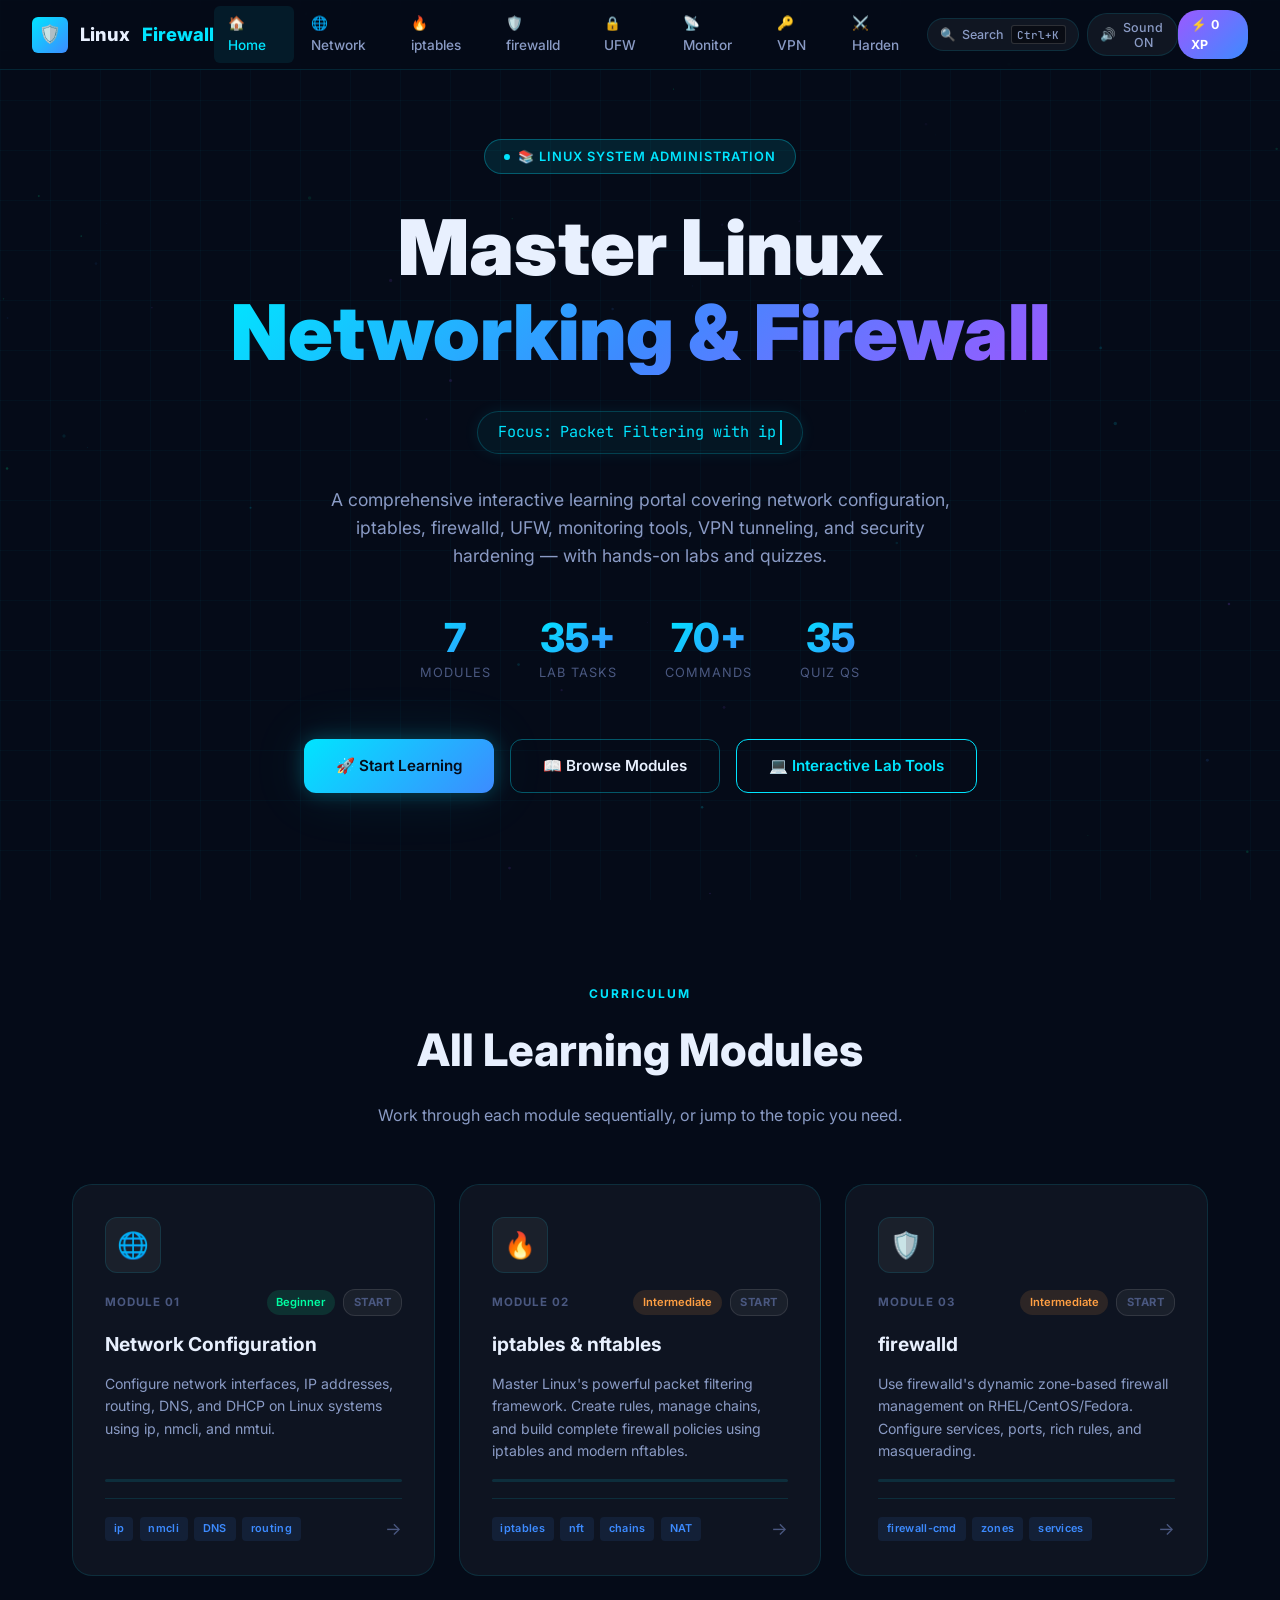
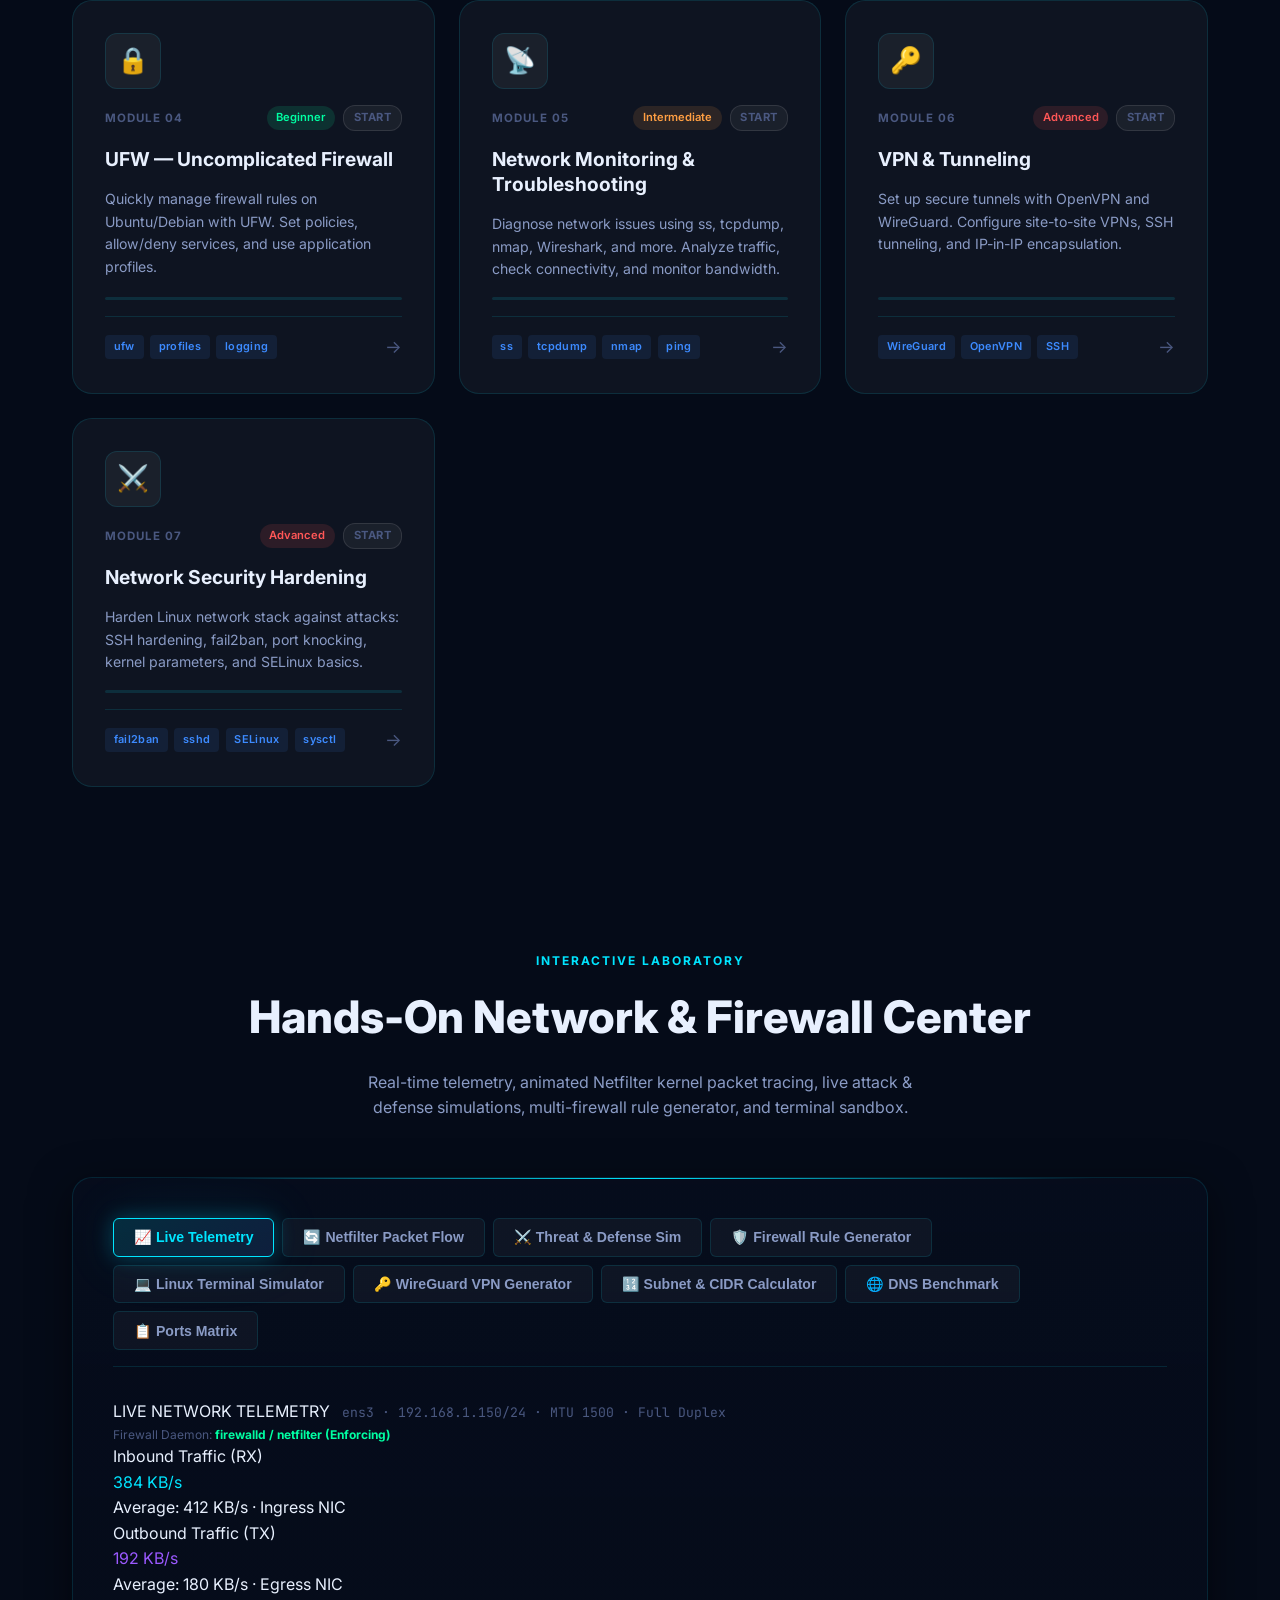
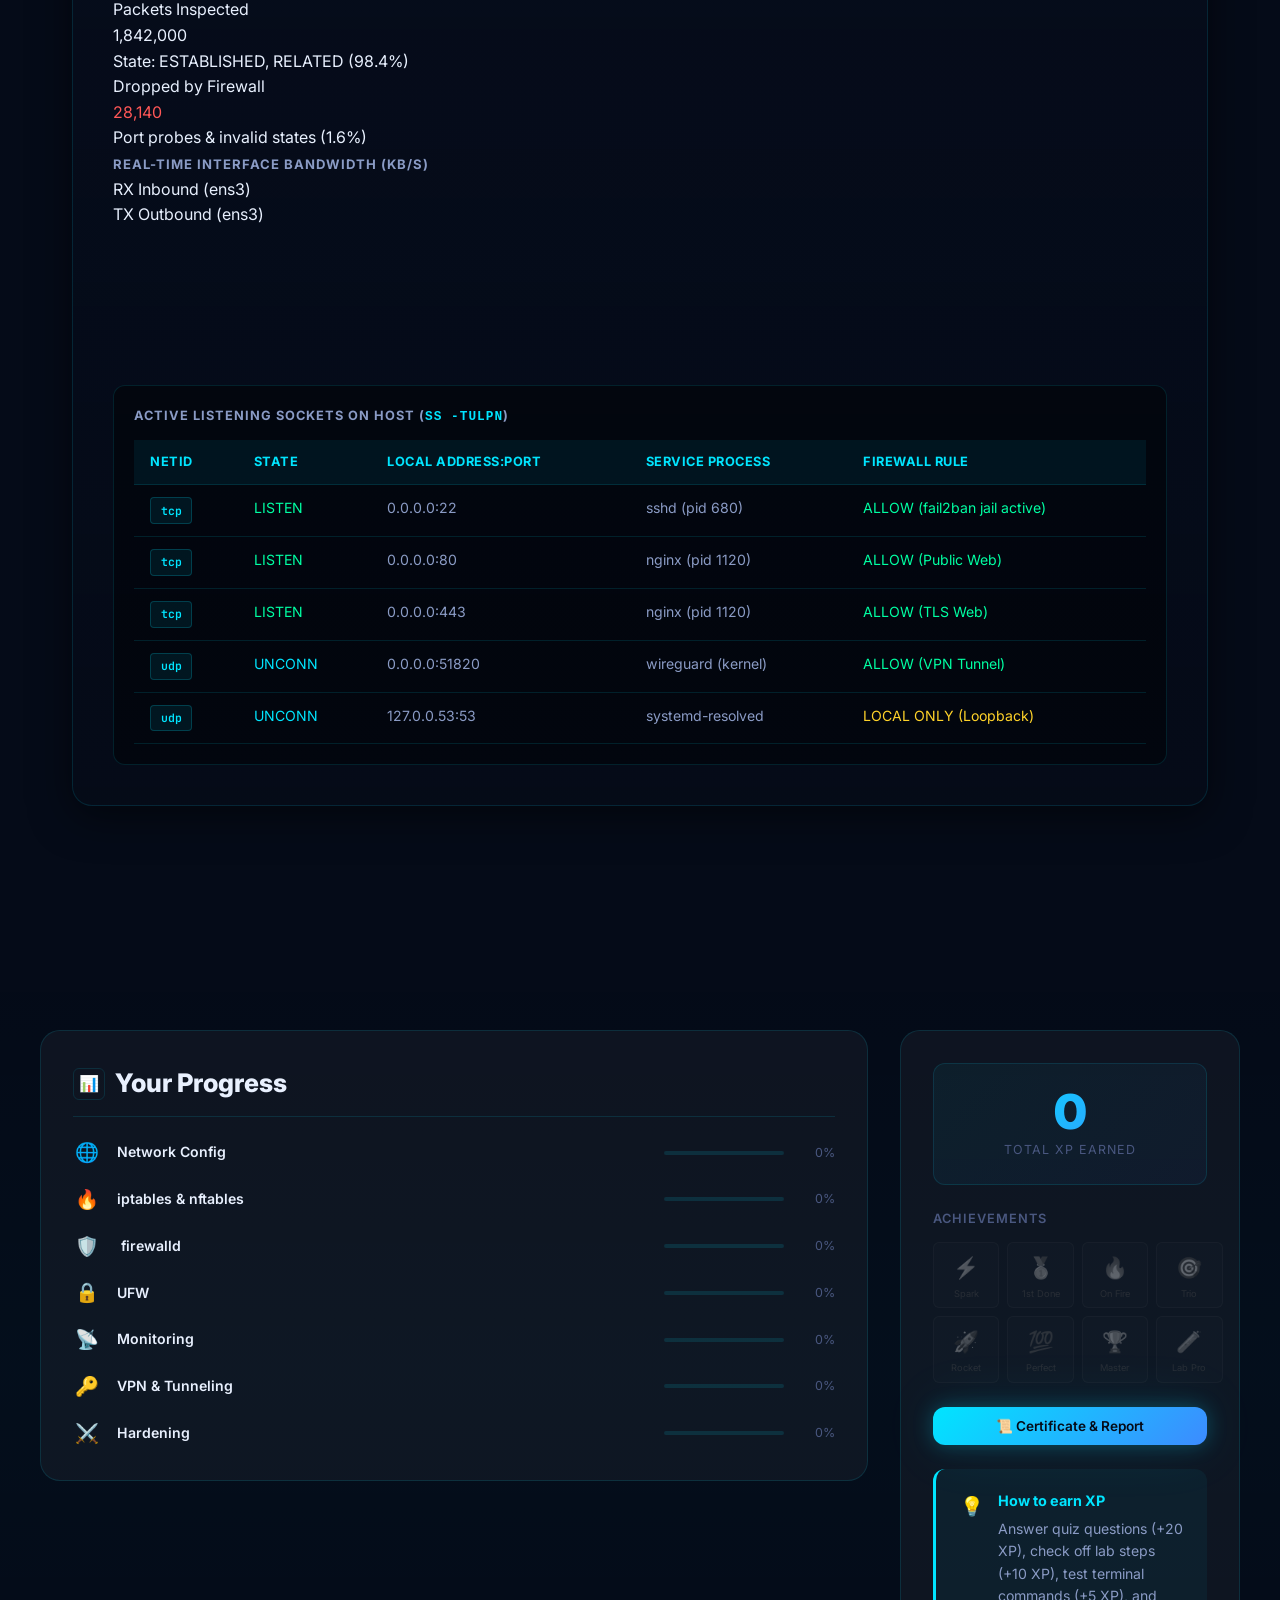
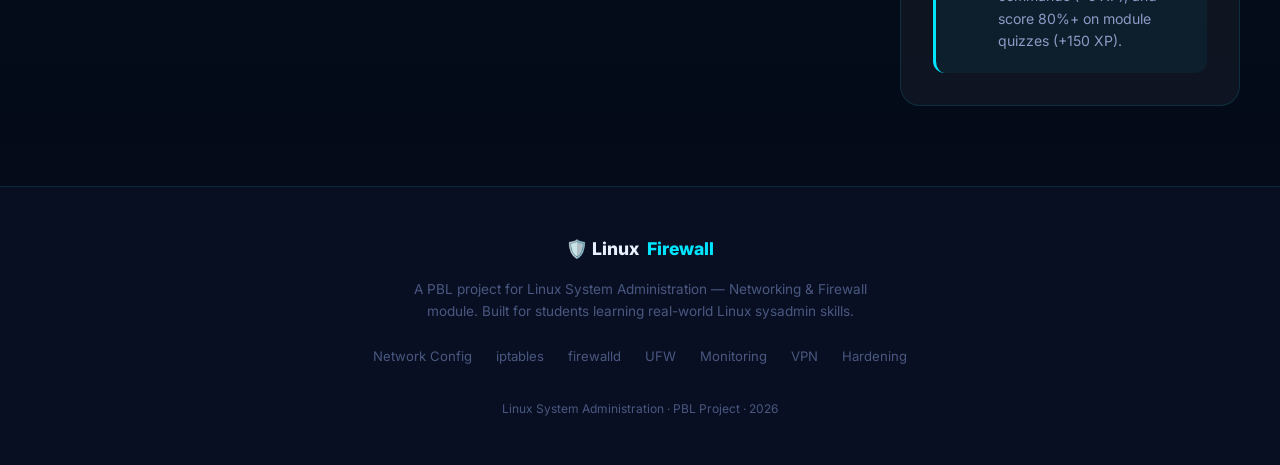
==== commit e13cad2e: "Updated" ====
--- a/index.html
+++ b/index.html
@@ -3,402 +3,794 @@
 <head>
   <meta charset="UTF-8" />
   <meta name="viewport" content="width=device-width, initial-scale=1.0" />
-  <title>VPN & Tunneling — LinuxFirewall</title>
-  <meta name="description" content="Learn VPN and tunneling on Linux: WireGuard, OpenVPN, SSH tunneling, and GRE tunnels." />
-  <link rel="stylesheet" href="../styles/main.css" />
+  <title>LinuxFirewall — Linux Networking & Firewall Study Portal</title>
+  <meta name="description" content="Master Linux networking and firewall administration. Comprehensive study portal with lessons, labs, and quizzes covering iptables, firewalld, UFW, VPN, and more." />
+  <link rel="stylesheet" href="styles/main.css" />
 </head>
 <body>
 <canvas id="particle-canvas"></canvas>
 <div class="wrapper">
 
-  <nav>
-    <a href="../index.html" class="nav-logo"><div class="nav-logo-icon">🛡️</div>Linux<span>Firewall</span></a>
+  <!-- ── NAV ── -->
+  <nav id="main-nav">
+    <a href="index.html" class="nav-logo">
+      <div class="nav-logo-icon">🛡️</div>
+      Linux<span>Firewall</span>
+    </a>
     <ul class="nav-links">
-      <li><a href="../index.html">🏠 Home</a></li>
-      <li><a href="network-config.html">🌐 Network</a></li>
-      <li><a href="iptables.html">🔥 iptables</a></li>
-      <li><a href="firewalld.html">🛡️ firewalld</a></li>
-      <li><a href="ufw.html">🔒 UFW</a></li>
-      <li><a href="monitoring.html">📡 Monitor</a></li>
-      <li><a href="vpn.html" class="active">🔑 VPN</a></li>
-      <li><a href="hardening.html">⚔️ Harden</a></li>
+      <li><a href="index.html" class="active">🏠 Home</a></li>
+      <li><a href="pages/network-config.html">🌐 Network</a></li>
+      <li><a href="pages/iptables.html">🔥 iptables</a></li>
+      <li><a href="pages/firewalld.html">🛡️ firewalld</a></li>
+      <li><a href="pages/ufw.html">🔒 UFW</a></li>
+      <li><a href="pages/monitoring.html">📡 Monitor</a></li>
+      <li><a href="pages/vpn.html">🔑 VPN</a></li>
+      <li><a href="pages/hardening.html">⚔️ Harden</a></li>
     </ul>
-    <div class="nav-progress"><span class="xp-badge">⚡ 0 XP</span></div>
-    <div class="hamburger"><span></span><span></span><span></span></div>
+    <div class="nav-progress">
+      <span class="xp-badge">⚡ 0 XP</span>
+    </div>
+    <div class="hamburger" id="ham">
+      <span></span><span></span><span></span>
+    </div>
   </nav>
 
-  <div class="lesson-layout">
-    <aside class="lesson-sidebar">
-      <div class="sidebar-title">Module 06</div>
-      <ul class="sidebar-nav">
-        <li><a href="#overview" class="active">📌 Overview</a></li>
-        <li><a href="#wireguard">⚡ WireGuard</a></li>
-        <li><a href="#openvpn">🔒 OpenVPN</a></li>
-        <li><a href="#ssh-tunnel">🚇 SSH Tunneling</a></li>
-        <li><a href="#gre">🌐 GRE Tunnels</a></li>
-        <li><a href="#lab">🧪 Lab Exercise</a></li>
-        <li><a href="#quiz">❓ Quiz</a></li>
-      </ul>
-    </aside>
-
-    <main class="lesson-main">
-      <div class="lesson-breadcrumb">
-        <a href="../index.html">Home</a><span class="sep">›</span><span>Module 06 — VPN & Tunneling</span>
-      </div>
-
-      <header class="lesson-header">
-        <div class="lesson-module-badge">🔑 Module 06 of 07</div>
-        <h1 class="lesson-title">VPN & <span>Tunneling</span></h1>
-        <p class="lesson-intro">Virtual Private Networks create encrypted tunnels across untrusted networks. Linux supports multiple VPN technologies. We cover WireGuard (modern, fast), OpenVPN (battle-tested), and SSH tunnels (quick & easy).</p>
-        <div class="lesson-meta-row">
-          <span class="meta-item">🕐 <strong>~70 min</strong></span>
-          <span class="meta-item">🎯 <strong>Advanced</strong></span>
-          <span class="meta-item">📝 <strong>5 Quiz Questions</strong></span>
-        </div>
-      </header>
-
-      <!-- OVERVIEW -->
-      <section class="content-section" data-section="overview" id="overview">
-        <h2 class="sect-title"><span class="sect-icon">📌</span> Overview</h2>
-        <table class="data-table">
-          <thead><tr><th>VPN Technology</th><th>Protocol</th><th>Speed</th><th>Use Case</th></tr></thead>
-          <tbody>
-            <tr><td>WireGuard</td><td>UDP/51820</td><td>⚡ Very Fast</td><td>Modern, simple VPN</td></tr>
-            <tr><td>OpenVPN</td><td>UDP/1194 or TCP/443</td><td>🔵 Fast</td><td>Enterprise, complex setups</td></tr>
-            <tr><td>SSH Tunnel</td><td>TCP/22</td><td>🟢 Medium</td><td>Quick port forwarding</td></tr>
-            <tr><td>IPsec</td><td>ESP/AH</td><td>🟡 Medium</td><td>Site-to-site enterprise</td></tr>
-            <tr><td>GRE</td><td>IP Protocol 47</td><td>🔵 Fast</td><td>Unencrypted tunneling</td></tr>
-          </tbody>
-        </table>
-      </section>
-
-      <!-- WIREGUARD -->
-      <section class="content-section" data-section="wireguard" id="wireguard">
-        <h2 class="sect-title"><span class="sect-icon">⚡</span> WireGuard</h2>
-        <p class="body-text">WireGuard is a modern, extremely fast VPN protocol implemented in the Linux kernel. It uses state-of-the-art cryptography and is much simpler to configure than OpenVPN or IPsec.</p>
-
-        <div class="terminal">
-          <div class="terminal-bar">
+  <!-- ── HERO ── -->
+  <section class="hero">
+    <div class="hero-badge">📚 Linux System Administration</div>
+
+    <h1 class="hero-title">
+      <span class="line1">Master Linux</span>
+      <span class="line2">Networking & Firewall</span>
+    </h1>
+
+    <div class="hero-typewriter-wrap">
+      <span>Focus:</span>
+      <span class="typewriter" data-words="Packet Filtering with iptables & nftables|Dynamic Zones & Rich Rules in firewalld|Uncomplicated Firewall (UFW) Fast Setup|WireGuard & OpenVPN Secure Tunnels|System & Network Hardening with fail2ban|Real-time Socket & Packet Diagnostics"></span>
+    </div>
+
+    <p class="hero-subtitle">
+      A comprehensive interactive learning portal covering network configuration, iptables, firewalld, UFW, monitoring tools, VPN tunneling, and security hardening — with hands-on labs and quizzes.
+    </p>
+
+    <div class="hero-stats">
+      <div class="stat">
+        <div class="stat-num">7</div>
+        <div class="stat-label">Modules</div>
+      </div>
+      <div class="stat">
+        <div class="stat-num">35+</div>
+        <div class="stat-label">Lab Tasks</div>
+      </div>
+      <div class="stat">
+        <div class="stat-num">70+</div>
+        <div class="stat-label">Commands</div>
+      </div>
+      <div class="stat">
+        <div class="stat-num">35</div>
+        <div class="stat-label">Quiz Qs</div>
+      </div>
+    </div>
+
+    <div class="hero-cta">
+      <a href="pages/network-config.html" class="btn btn-primary">🚀 Start Learning</a>
+      <a href="#modules" class="btn btn-secondary">📖 Browse Modules</a>
+      <a href="#tools" class="btn btn-secondary" style="border-color:var(--cyan);color:var(--cyan);">💻 Interactive Lab Tools</a>
+    </div>
+  </section>
+
+  <!-- ── MODULES ── -->
+  <section class="section" id="modules">
+    <div class="section-header">
+      <div class="section-tag">Curriculum</div>
+      <h2 class="section-title">All Learning Modules</h2>
+      <p class="section-subtitle">Work through each module sequentially, or jump to the topic you need.</p>
+    </div>
+
+    <div class="modules-grid">
+
+      <!-- 1 Network Config -->
+      <a href="pages/network-config.html" class="module-card" data-module="network-config" style="--card-color: #00e5ff">
+        <div class="module-icon-wrap">🌐</div>
+        <div class="module-meta">
+          <span class="module-number">Module 01</span>
+          <span class="module-difficulty diff-beginner">Beginner</span>
+        </div>
+        <h3 class="module-title">Network Configuration</h3>
+        <p class="module-desc">Configure network interfaces, IP addresses, routing, DNS, and DHCP on Linux systems using ip, nmcli, and nmtui.</p>
+        <div class="module-progress-bar"><div class="module-progress-fill" style="width:0%"></div></div>
+        <div class="module-footer">
+          <div class="module-topics">
+            <span class="topic-tag">ip</span>
+            <span class="topic-tag">nmcli</span>
+            <span class="topic-tag">DNS</span>
+            <span class="topic-tag">routing</span>
+          </div>
+          <span class="module-arrow">→</span>
+        </div>
+      </a>
+
+      <!-- 2 iptables -->
+      <a href="pages/iptables.html" class="module-card" data-module="iptables" style="--card-color: #ff5757">
+        <div class="module-icon-wrap">🔥</div>
+        <div class="module-meta">
+          <span class="module-number">Module 02</span>
+          <span class="module-difficulty diff-inter">Intermediate</span>
+        </div>
+        <h3 class="module-title">iptables & nftables</h3>
+        <p class="module-desc">Master Linux's powerful packet filtering framework. Create rules, manage chains, and build complete firewall policies using iptables and modern nftables.</p>
+        <div class="module-progress-bar"><div class="module-progress-fill" style="width:0%"></div></div>
+        <div class="module-footer">
+          <div class="module-topics">
+            <span class="topic-tag">iptables</span>
+            <span class="topic-tag">nft</span>
+            <span class="topic-tag">chains</span>
+            <span class="topic-tag">NAT</span>
+          </div>
+          <span class="module-arrow">→</span>
+        </div>
+      </a>
+
+      <!-- 3 firewalld -->
+      <a href="pages/firewalld.html" class="module-card" data-module="firewalld" style="--card-color: #ff9f43">
+        <div class="module-icon-wrap">🛡️</div>
+        <div class="module-meta">
+          <span class="module-number">Module 03</span>
+          <span class="module-difficulty diff-inter">Intermediate</span>
+        </div>
+        <h3 class="module-title">firewalld</h3>
+        <p class="module-desc">Use firewalld's dynamic zone-based firewall management on RHEL/CentOS/Fedora. Configure services, ports, rich rules, and masquerading.</p>
+        <div class="module-progress-bar"><div class="module-progress-fill" style="width:0%"></div></div>
+        <div class="module-footer">
+          <div class="module-topics">
+            <span class="topic-tag">firewall-cmd</span>
+            <span class="topic-tag">zones</span>
+            <span class="topic-tag">services</span>
+          </div>
+          <span class="module-arrow">→</span>
+        </div>
+      </a>
+
+      <!-- 4 UFW -->
+      <a href="pages/ufw.html" class="module-card" data-module="ufw" style="--card-color: #00ffa3">
+        <div class="module-icon-wrap">🔒</div>
+        <div class="module-meta">
+          <span class="module-number">Module 04</span>
+          <span class="module-difficulty diff-beginner">Beginner</span>
+        </div>
+        <h3 class="module-title">UFW — Uncomplicated Firewall</h3>
+        <p class="module-desc">Quickly manage firewall rules on Ubuntu/Debian with UFW. Set policies, allow/deny services, and use application profiles.</p>
+        <div class="module-progress-bar"><div class="module-progress-fill" style="width:0%"></div></div>
+        <div class="module-footer">
+          <div class="module-topics">
+            <span class="topic-tag">ufw</span>
+            <span class="topic-tag">profiles</span>
+            <span class="topic-tag">logging</span>
+          </div>
+          <span class="module-arrow">→</span>
+        </div>
+      </a>
+
+      <!-- 5 Monitoring -->
+      <a href="pages/monitoring.html" class="module-card" data-module="monitoring" style="--card-color: #3d8bff">
+        <div class="module-icon-wrap">📡</div>
+        <div class="module-meta">
+          <span class="module-number">Module 05</span>
+          <span class="module-difficulty diff-inter">Intermediate</span>
+        </div>
+        <h3 class="module-title">Network Monitoring & Troubleshooting</h3>
+        <p class="module-desc">Diagnose network issues using ss, tcpdump, nmap, Wireshark, and more. Analyze traffic, check connectivity, and monitor bandwidth.</p>
+        <div class="module-progress-bar"><div class="module-progress-fill" style="width:0%"></div></div>
+        <div class="module-footer">
+          <div class="module-topics">
+            <span class="topic-tag">ss</span>
+            <span class="topic-tag">tcpdump</span>
+            <span class="topic-tag">nmap</span>
+            <span class="topic-tag">ping</span>
+          </div>
+          <span class="module-arrow">→</span>
+        </div>
+      </a>
+
+      <!-- 6 VPN -->
+      <a href="pages/vpn.html" class="module-card" data-module="vpn" style="--card-color: #9b59ff">
+        <div class="module-icon-wrap">🔑</div>
+        <div class="module-meta">
+          <span class="module-number">Module 06</span>
+          <span class="module-difficulty diff-advanced">Advanced</span>
+        </div>
+        <h3 class="module-title">VPN & Tunneling</h3>
+        <p class="module-desc">Set up secure tunnels with OpenVPN and WireGuard. Configure site-to-site VPNs, SSH tunneling, and IP-in-IP encapsulation.</p>
+        <div class="module-progress-bar"><div class="module-progress-fill" style="width:0%"></div></div>
+        <div class="module-footer">
+          <div class="module-topics">
+            <span class="topic-tag">WireGuard</span>
+            <span class="topic-tag">OpenVPN</span>
+            <span class="topic-tag">SSH</span>
+          </div>
+          <span class="module-arrow">→</span>
+        </div>
+      </a>
+
+      <!-- 7 Hardening -->
+      <a href="pages/hardening.html" class="module-card" data-module="hardening" style="--card-color: #ffd32a">
+        <div class="module-icon-wrap">⚔️</div>
+        <div class="module-meta">
+          <span class="module-number">Module 07</span>
+          <span class="module-difficulty diff-advanced">Advanced</span>
+        </div>
+        <h3 class="module-title">Network Security Hardening</h3>
+        <p class="module-desc">Harden Linux network stack against attacks: SSH hardening, fail2ban, port knocking, kernel parameters, and SELinux basics.</p>
+        <div class="module-progress-bar"><div class="module-progress-fill" style="width:0%"></div></div>
+        <div class="module-footer">
+          <div class="module-topics">
+            <span class="topic-tag">fail2ban</span>
+            <span class="topic-tag">sshd</span>
+            <span class="topic-tag">SELinux</span>
+            <span class="topic-tag">sysctl</span>
+          </div>
+          <span class="module-arrow">→</span>
+        </div>
+      </a>
+
+    </div>
+  </section>
+
+  <!-- ── INTERACTIVE LAB TOOLS & REALTIME CENTER ── -->
+  <section class="section" id="tools">
+    <div class="section-header">
+      <div class="section-tag">Interactive Laboratory</div>
+      <h2 class="section-title">Hands-On Network &amp; Firewall Center</h2>
+      <p class="section-subtitle">Real-time telemetry, animated Netfilter kernel packet tracing, live attack &amp; defense simulations, multi-firewall rule generator, and terminal sandbox.</p>
+    </div>
+
+    <div class="interactive-suite">
+      <div class="tool-tabs">
+        <button class="tool-tab active" data-target="tab-telemetry">📈 Live Telemetry</button>
+        <button class="tool-tab" data-target="tab-netfilter">🔄 Netfilter Packet Flow</button>
+        <button class="tool-tab" data-target="tab-attacks">⚔️ Threat &amp; Defense Sim</button>
+        <button class="tool-tab" data-target="tab-generator">🛡️ Firewall Rule Generator</button>
+        <button class="tool-tab" data-target="tab-terminal">💻 Linux Terminal Simulator</button>
+        <button class="tool-tab" data-target="tab-wireguard">🔑 WireGuard VPN Generator</button>
+        <button class="tool-tab" data-target="tab-calculator">🔢 Subnet &amp; CIDR Calculator</button>
+        <button class="tool-tab" data-target="tab-dns">🌐 DNS Benchmark</button>
+        <button class="tool-tab" data-target="tab-ports">📋 Ports Matrix</button>
+      </div>
+
+      <!-- Tab 1: Live Telemetry & Traffic Graph -->
+      <div class="tool-pane active" id="tab-telemetry">
+        <div class="telemetry-header">
+          <div>
+            <span class="live-badge"><span class="live-dot"></span> LIVE NETWORK TELEMETRY</span>
+            <span style="font-size:0.82rem;color:var(--text-muted);margin-left:0.5rem;font-family:var(--font-mono);">ens3 &middot; 192.168.1.150/24 &middot; MTU 1500 &middot; Full Duplex</span>
+          </div>
+          <div style="font-size:0.75rem;color:var(--text-muted);">
+            Firewall Daemon: <strong style="color:var(--green)">firewalld / netfilter (Enforcing)</strong>
+          </div>
+        </div>
+
+        <div class="telemetry-grid">
+          <div class="telemetry-card">
+            <div class="telemetry-card-title">Inbound Traffic (RX)</div>
+            <div class="telemetry-card-val" id="telemetry-rx-speed" style="color:var(--cyan)">384 KB/s</div>
+            <div class="telemetry-card-sub">Average: 412 KB/s &middot; Ingress NIC</div>
+          </div>
+          <div class="telemetry-card">
+            <div class="telemetry-card-title">Outbound Traffic (TX)</div>
+            <div class="telemetry-card-val" id="telemetry-tx-speed" style="color:var(--purple)">192 KB/s</div>
+            <div class="telemetry-card-sub">Average: 180 KB/s &middot; Egress NIC</div>
+          </div>
+          <div class="telemetry-card">
+            <div class="telemetry-card-title">Packets Inspected</div>
+            <div class="telemetry-card-val" id="telemetry-total-pkts">1,842,000</div>
+            <div class="telemetry-card-sub">State: ESTABLISHED, RELATED (98.4%)</div>
+          </div>
+          <div class="telemetry-card">
+            <div class="telemetry-card-title">Dropped by Firewall</div>
+            <div class="telemetry-card-val" id="telemetry-dropped-pkts" style="color:var(--red)">28,140</div>
+            <div class="telemetry-card-sub">Port probes &amp; invalid states (1.6%)</div>
+          </div>
+        </div>
+
+        <div class="bandwidth-graph-wrap">
+          <div class="graph-header">
+            <span style="font-size:0.82rem;font-weight:700;letter-spacing:1px;text-transform:uppercase;color:var(--text-secondary);">Real-Time Interface Bandwidth (KB/s)</span>
+            <div class="graph-legend">
+              <div class="legend-item"><span class="legend-color legend-rx"></span> RX Inbound (ens3)</div>
+              <div class="legend-item"><span class="legend-color legend-tx"></span> TX Outbound (ens3)</div>
+            </div>
+          </div>
+          <canvas id="bandwidth-canvas"></canvas>
+        </div>
+
+        <div style="background:rgba(0,0,0,0.4);border:1px solid var(--border);border-radius:var(--radius-md);padding:1.25rem;">
+          <div style="font-size:0.8rem;font-weight:700;color:var(--text-secondary);text-transform:uppercase;letter-spacing:1px;margin-bottom:0.75rem;">
+            Active Listening Sockets on Host (<code style="color:var(--cyan)">ss -tulpn</code>)
+          </div>
+          <div style="overflow-x:auto;">
+            <table class="data-table" style="margin:0;">
+              <thead>
+                <tr>
+                  <th>Netid</th>
+                  <th>State</th>
+                  <th>Local Address:Port</th>
+                  <th>Service Process</th>
+                  <th>Firewall Rule</th>
+                </tr>
+              </thead>
+              <tbody>
+                <tr><td><span class="chip">tcp</span></td><td><span style="color:var(--green)">LISTEN</span></td><td>0.0.0.0:22</td><td>sshd (pid 680)</td><td><span style="color:var(--green)">ALLOW (fail2ban jail active)</span></td></tr>
+                <tr><td><span class="chip">tcp</span></td><td><span style="color:var(--green)">LISTEN</span></td><td>0.0.0.0:80</td><td>nginx (pid 1120)</td><td><span style="color:var(--green)">ALLOW (Public Web)</span></td></tr>
+                <tr><td><span class="chip">tcp</span></td><td><span style="color:var(--green)">LISTEN</span></td><td>0.0.0.0:443</td><td>nginx (pid 1120)</td><td><span style="color:var(--green)">ALLOW (TLS Web)</span></td></tr>
+                <tr><td><span class="chip">udp</span></td><td><span style="color:var(--cyan)">UNCONN</span></td><td>0.0.0.0:51820</td><td>wireguard (kernel)</td><td><span style="color:var(--green)">ALLOW (VPN Tunnel)</span></td></tr>
+                <tr><td><span class="chip">udp</span></td><td><span style="color:var(--cyan)">UNCONN</span></td><td>127.0.0.53:53</td><td>systemd-resolved</td><td><span style="color:var(--yellow)">LOCAL ONLY (Loopback)</span></td></tr>
+              </tbody>
+            </table>
+          </div>
+        </div>
+      </div>
+
+      <!-- Tab 2: Netfilter Packet Flow -->
+      <div class="tool-pane" id="tab-netfilter">
+        <div class="netfilter-box">
+          <div class="nf-controls">
+            <div>
+              <span style="font-size:0.85rem;font-weight:700;text-transform:uppercase;letter-spacing:1px;color:var(--cyan);">Kernel Netfilter Traversal Engine</span>
+              <p style="font-size:0.8rem;color:var(--text-muted);margin-top:0.2rem;">Select a simulated packet type and watch it navigate through the Linux kernel firewall tables &amp; chains.</p>
+            </div>
+            <div style="display:flex;gap:0.75rem;align-items:center;flex-wrap:wrap;">
+              <select id="nf-packet-select" class="gen-input" style="font-family:var(--font-main);padding:0.45rem 0.8rem;cursor:pointer;">
+                <option value="http">🌐 HTTP Request (Port 80 to Local Web Server)</option>
+                <option value="ssh">🔑 SSH Admin Session (Port 22 with Conntrack)</option>
+                <option value="blocked">🚫 Telnet Probe (Port 23 from Untrusted IP)</option>
+                <option value="forward">🔄 NAT Router Forwarding (LAN 10.0.0.2 to WAN)</option>
+              </select>
+              <button class="btn btn-primary" id="nf-send-btn" style="padding:0.5rem 1rem;font-size:0.85rem;">▶️ Dispatch Packet</button>
+            </div>
+          </div>
+
+          <div class="nf-pipeline">
+            <div class="nf-node" id="nf-ingress">
+              <div class="nf-node-num">Step 1</div>
+              <div class="nf-node-title">NIC Ingress</div>
+              <div class="nf-node-sub">ens3 interface</div>
+            </div>
+
+            <div class="nf-node" id="nf-preroute">
+              <div class="nf-node-num">Step 2</div>
+              <div class="nf-node-title">PREROUTING</div>
+              <div class="nf-node-sub">raw &middot; mangle &middot; nat</div>
+            </div>
+
+            <div class="nf-node" id="nf-routing">
+              <div class="nf-node-num">Step 3</div>
+              <div class="nf-node-title">Routing Decision</div>
+              <div class="nf-node-sub">Local or Forward?</div>
+            </div>
+
+            <div class="nf-node" id="nf-input">
+              <div class="nf-node-num">Step 4A</div>
+              <div class="nf-node-title">INPUT Chain</div>
+              <div class="nf-node-sub">filter &middot; security</div>
+            </div>
+
+            <div class="nf-node" id="nf-socket">
+              <div class="nf-node-num">Step 5A</div>
+              <div class="nf-node-title">Local Socket</div>
+              <div class="nf-node-sub">Process delivery</div>
+            </div>
+          </div>
+
+          <div style="margin-top:0.75rem;display:flex;gap:0.75rem;justify-content:center;font-size:0.75rem;color:var(--text-muted);">
+            <span>Forward branch: <span class="chip" id="nf-forward">FORWARD Chain</span> &rarr; <span class="chip" id="nf-postroute">POSTROUTING (SNAT/MASQUERADE)</span></span>
+          </div>
+
+          <div class="nf-verdict-box">
+            <div>
+              <div style="font-size:0.72rem;text-transform:uppercase;color:var(--text-muted);letter-spacing:0.5px;">Firewall Decision &amp; Verdict</div>
+              <div id="nf-verdict-result" style="margin-top:0.35rem;"><span class="module-status-badge status-completed">READY TO DISPATCH</span></div>
+            </div>
+            <div style="flex:1;min-width:250px;">
+              <div style="font-size:0.72rem;text-transform:uppercase;color:var(--text-muted);letter-spacing:0.5px;">Rule Match</div>
+              <div id="nf-rule-result" style="font-family:var(--font-mono);font-size:0.82rem;color:var(--cyan);margin-top:0.35rem;">Select packet and click Dispatch Packet</div>
+            </div>
+            <div style="width:100%;font-size:0.82rem;color:var(--text-secondary);border-top:1px solid rgba(255,255,255,0.06);padding-top:0.5rem;margin-top:0.5rem;" id="nf-exp-result">
+              Click Dispatch Packet to trace the kernel Netfilter hooks in real time.
+            </div>
+          </div>
+        </div>
+      </div>
+
+      <!-- Tab 3: Threat & Defense Center -->
+      <div class="tool-pane" id="tab-attacks">
+        <div class="attack-suite-grid">
+          <div class="attack-cards-col">
+            <!-- SYN Flood -->
+            <div class="attack-card">
+              <div class="attack-card-header">
+                <div class="attack-card-title">💣 SYN Flood DoS</div>
+                <span class="chip">L4 Attack</span>
+              </div>
+              <div class="attack-card-desc">Simulates a high-rate SYN flood targeting port 80. Watch iptables rate limiting and kernel TCP syncookies protect the host.</div>
+              <button class="attack-btn" id="btn-sim-syn">⚡ Launch SYN Flood</button>
+            </div>
+
+            <!-- SSH Brute Force -->
+            <div class="attack-card">
+              <div class="attack-card-header">
+                <div class="attack-card-title">🔨 SSH Password Spray</div>
+                <span class="chip">fail2ban</span>
+              </div>
+              <div class="attack-card-desc">Simulates 5 rapid invalid SSH logins from an untrusted IP. Watch fail2ban detect auth log failures and ban the IP automatically.</div>
+              <button class="attack-btn" id="btn-sim-ssh">⚡ Simulate SSH Attack</button>
+            </div>
+
+            <!-- Nmap Port Scan -->
+            <div class="attack-card">
+              <div class="attack-card-header">
+                <div class="attack-card-title">🕵️ Nmap Stealth Scan</div>
+                <span class="chip">Reconnaissance</span>
+              </div>
+              <div class="attack-card-desc">Simulates an attacker running a stealth SYN sweep on ports 1-1000. Watch default DROP policy prevent information leakage.</div>
+              <button class="attack-btn" id="btn-sim-scan">⚡ Run Port Sweep</button>
+            </div>
+          </div>
+
+          <!-- Log Stream Console -->
+          <div class="log-stream-terminal">
+            <div class="log-stream-bar">
+              <div class="terminal-dots"><span class="dot-r"></span><span class="dot-y"></span><span class="dot-g"></span></div>
+              <span style="font-family:var(--font-mono);font-size:0.75rem;color:var(--text-muted);">Real-Time Kernel &amp; Auth Log Stream (/var/log/syslog)</span>
+              <button class="sim-btn" id="btn-clear-attack-log">Clear Log</button>
+            </div>
+            <div class="log-stream-body" id="attack-log-stream">
+              <div class="log-entry"><span class="log-time">LIVE</span> <span class="log-info">[INFO]</span> Netfilter audit logging initialized. System ready.</div>
+              <div class="log-entry"><span class="log-time">LIVE</span> <span class="log-info">[INFO]</span> fail2ban jail 'sshd' active (maxretry=5, bantime=3600s).</div>
+              <div class="log-entry"><span class="log-time">LIVE</span> <span class="log-info">[INFO]</span> Click any attack simulation button on the left to observe firewall mitigation in real time.</div>
+            </div>
+          </div>
+        </div>
+      </div>
+
+      <!-- Tab 4: Firewall Rule Generator -->
+      <div class="tool-pane" id="tab-generator">
+        <div class="generator-grid">
+          <div class="gen-form">
+            <div class="gen-field">
+              <label class="gen-label">1. Action</label>
+              <div class="gen-options">
+                <button type="button" class="gen-opt-btn active" data-opt="action" data-val="allow">Allow (Accept)</button>
+                <button type="button" class="gen-opt-btn" data-opt="action" data-val="drop">Deny (Drop)</button>
+                <button type="button" class="gen-opt-btn" data-opt="action" data-val="nat">NAT / Port Forward</button>
+              </div>
+            </div>
+
+            <div class="gen-field">
+              <label class="gen-label">2. Protocol</label>
+              <div class="gen-options">
+                <button type="button" class="gen-opt-btn active" data-opt="proto" data-val="tcp">TCP</button>
+                <button type="button" class="gen-opt-btn" data-opt="proto" data-val="udp">UDP</button>
+                <button type="button" class="gen-opt-btn" data-opt="proto" data-val="icmp">ICMP (Ping)</button>
+              </div>
+            </div>
+
+            <div class="gen-field">
+              <label class="gen-label">3. Destination Port</label>
+              <input type="text" class="gen-input" id="gen-port-input" value="22" placeholder="e.g. 22, 80, 443, 51820" />
+              <div class="gen-options" style="margin-top:0.35rem;">
+                <span style="font-size:0.75rem;color:var(--text-muted);align-self:center;">Presets:</span>
+                <button type="button" class="gen-opt-btn port-preset-tag" data-port="22">SSH (22)</button>
+                <button type="button" class="gen-opt-btn port-preset-tag" data-port="80">HTTP (80)</button>
+                <button type="button" class="gen-opt-btn port-preset-tag" data-port="443">HTTPS (443)</button>
+                <button type="button" class="gen-opt-btn port-preset-tag" data-port="53">DNS (53)</button>
+                <button type="button" class="gen-opt-btn port-preset-tag" data-port="51820">WireGuard (51820)</button>
+              </div>
+            </div>
+
+            <div class="gen-field">
+              <label class="gen-label">4. Source IP or Subnet (Optional)</label>
+              <input type="text" class="gen-input" id="gen-src-input" placeholder="e.g. 192.168.1.0/24 or leave empty for Anywhere" />
+            </div>
+          </div>
+
+          <div class="gen-outputs">
+            <div class="gen-output-card">
+              <div class="gen-out-header">
+                <span class="gen-out-title" style="color:var(--red);">🔥 iptables Equivalent</span>
+              </div>
+              <div class="gen-out-code" id="gen-out-iptables">sudo iptables -A INPUT -p tcp --dport 22 -j ACCEPT</div>
+            </div>
+
+            <div class="gen-output-card">
+              <div class="gen-out-header">
+                <span class="gen-out-title" style="color:var(--orange);">🛡️ firewalld Equivalent</span>
+              </div>
+              <div class="gen-out-code" id="gen-out-firewalld">sudo firewall-cmd --permanent --add-port=22/tcp &amp;&amp; sudo firewall-cmd --reload</div>
+            </div>
+
+            <div class="gen-output-card">
+              <div class="gen-out-header">
+                <span class="gen-out-title" style="color:var(--green);">🔒 UFW Equivalent</span>
+              </div>
+              <div class="gen-out-code" id="gen-out-ufw">sudo ufw allow proto tcp to any port 22</div>
+            </div>
+          </div>
+        </div>
+      </div>
+
+      <!-- Tab 5: Terminal Simulator -->
+      <div class="tool-pane" id="tab-terminal">
+        <div class="sim-terminal">
+          <div class="sim-terminal-bar">
             <div class="terminal-dots"><span class="dot-r"></span><span class="dot-y"></span><span class="dot-g"></span></div>
-            <span class="terminal-label">bash — WireGuard server setup</span>
-            <button class="terminal-copy">copy</button>
-          </div>
-          <div class="terminal-body">
-<span class="comment"># Install WireGuard</span>
-<span class="prompt">$ </span><span class="cmd">sudo apt install</span> wireguard  <span class="comment"># Debian/Ubuntu</span>
-<span class="prompt">$ </span><span class="cmd">sudo dnf install</span> wireguard-tools  <span class="comment"># RHEL/Fedora</span>
-<br>
-<span class="comment"># Generate server key pair</span>
-<span class="prompt">$ </span><span class="cmd">wg genkey</span> | sudo tee /etc/wireguard/server_private.key
-<span class="prompt">$ </span><span class="cmd">sudo cat</span> /etc/wireguard/server_private.key | \
-    wg pubkey | sudo tee /etc/wireguard/server_public.key
-<br>
-<span class="comment"># Generate client key pair</span>
-<span class="prompt">$ </span><span class="cmd">wg genkey</span> | tee client_private.key | wg pubkey > client_public.key
-<br>
-<span class="comment"># Create server config /etc/wireguard/wg0.conf</span>
-<span class="prompt">$ </span><span class="cmd">sudo tee</span> /etc/wireguard/wg0.conf &lt;&lt; 'EOF'
-<span class="output">[Interface]</span>
-<span class="output">Address = 10.0.0.1/24</span>
-<span class="output">ListenPort = 51820</span>
-<span class="output">PrivateKey = &lt;SERVER_PRIVATE_KEY&gt;</span>
-<span class="output">PostUp = iptables -A FORWARD -i %i -j ACCEPT; iptables -t nat -A POSTROUTING -o ens3 -j MASQUERADE</span>
-<span class="output">PostDown = iptables -D FORWARD -i %i -j ACCEPT; iptables -t nat -D POSTROUTING -o ens3 -j MASQUERADE</span>
-<span class="output"></span>
-<span class="output">[Peer]</span>
-<span class="output">PublicKey = &lt;CLIENT_PUBLIC_KEY&gt;</span>
-<span class="output">AllowedIPs = 10.0.0.2/32</span>
-<span class="output">EOF</span>
-<br>
-<span class="comment"># Start WireGuard interface</span>
-<span class="prompt">$ </span><span class="cmd">sudo wg-quick</span> up wg0
-<span class="prompt">$ </span><span class="cmd">sudo systemctl</span> enable wg-quick@wg0
-<br>
-<span class="comment"># Check WireGuard status</span>
-<span class="prompt">$ </span><span class="cmd">sudo wg</span> show
-          </div>
-        </div>
-
-        <div class="terminal">
-          <div class="terminal-bar">
-            <div class="terminal-dots"><span class="dot-r"></span><span class="dot-y"></span><span class="dot-g"></span></div>
-            <span class="terminal-label">bash — WireGuard client config</span>
-            <button class="terminal-copy">copy</button>
-          </div>
-          <div class="terminal-body">
-<span class="comment"># Client config file</span>
-<span class="output">[Interface]</span>
-<span class="output">Address = 10.0.0.2/24</span>
-<span class="output">PrivateKey = &lt;CLIENT_PRIVATE_KEY&gt;</span>
-<span class="output">DNS = 1.1.1.1</span>
-<span class="output"></span>
-<span class="output">[Peer]</span>
-<span class="output">PublicKey = &lt;SERVER_PUBLIC_KEY&gt;</span>
-<span class="output">Endpoint = server.example.com:51820</span>
-<span class="output">AllowedIPs = 0.0.0.0/0   # Route all traffic through VPN</span>
-<span class="output">PersistentKeepalive = 25</span>
-          </div>
-        </div>
-      </section>
-
-      <!-- OPENVPN -->
-      <section class="content-section" data-section="openvpn" id="openvpn">
-        <h2 class="sect-title"><span class="sect-icon">🔒</span> OpenVPN</h2>
-        <p class="body-text">OpenVPN is a mature, feature-rich VPN solution using TLS/SSL for encryption. It uses a certificate authority (CA) and client certificates.</p>
-
-        <div class="terminal">
-          <div class="terminal-bar">
-            <div class="terminal-dots"><span class="dot-r"></span><span class="dot-y"></span><span class="dot-g"></span></div>
-            <span class="terminal-label">bash — OpenVPN quick start</span>
-            <button class="terminal-copy">copy</button>
-          </div>
-          <div class="terminal-body">
-<span class="comment"># Install OpenVPN and Easy-RSA</span>
-<span class="prompt">$ </span><span class="cmd">sudo apt install</span> openvpn easy-rsa
-<br>
-<span class="comment"># Initialize PKI with Easy-RSA</span>
-<span class="prompt">$ </span><span class="cmd">make-cadir</span> ~/openvpn-ca
-<span class="prompt">$ </span><span class="cmd">cd</span> ~/openvpn-ca
-<span class="prompt">$ </span><span class="cmd">./easyrsa</span> init-pki
-<span class="prompt">$ </span><span class="cmd">./easyrsa</span> build-ca nopass
-<br>
-<span class="comment"># Generate server certificate</span>
-<span class="prompt">$ </span><span class="cmd">./easyrsa</span> gen-req server nopass
-<span class="prompt">$ </span><span class="cmd">./easyrsa</span> sign-req server server
-<br>
-<span class="comment"># Generate Diffie-Hellman parameters</span>
-<span class="prompt">$ </span><span class="cmd">./easyrsa</span> gen-dh
-<br>
-<span class="comment"># Start OpenVPN with config file</span>
-<span class="prompt">$ </span><span class="cmd">sudo openvpn</span> --config /etc/openvpn/server.conf
-<span class="prompt">$ </span><span class="cmd">sudo systemctl</span> start openvpn@server
-<span class="prompt">$ </span><span class="cmd">sudo systemctl</span> enable openvpn@server
-          </div>
-        </div>
-      </section>
-
-      <!-- SSH TUNNEL -->
-      <section class="content-section" data-section="ssh-tunnel" id="ssh-tunnel">
-        <h2 class="sect-title"><span class="sect-icon">🚇</span> SSH Tunneling Architectures</h2>
-        <p class="body-text">SSH tunnels are the fastest, zero-install way to forward ports, encrypt insecure legacy protocols, and bypass restrictive firewalls using an existing SSH shell session.</p>
-
-        <!-- Visual Architecture Diagram -->
-        <div class="diagram-wrap">
-          <svg viewBox="0 0 740 180" style="max-width:100%;height:auto;font-family:var(--font-mono);font-size:12px;">
-            <!-- Client Box -->
-            <rect x="20" y="30" width="160" height="120" rx="8" fill="#080f22" stroke="#00e5ff" stroke-width="1.5" />
-            <text x="100" y="60" fill="#00e5ff" text-anchor="middle" font-weight="bold">Local Client</text>
-            <text x="100" y="85" fill="#8a9bc5" text-anchor="middle" font-size="11">App (localhost:8080)</text>
-            <text x="100" y="115" fill="#ffd32a" text-anchor="middle" font-size="10">ssh -L 8080:db:3306</text>
-
-            <!-- Encrypted Tunnel Line -->
-            <path d="M 180 90 L 360 90" stroke="#9b59ff" stroke-width="3" stroke-dasharray="6,4" />
-            <circle cx="270" cy="90" r="14" fill="#050b18" stroke="#9b59ff" />
-            <text x="270" y="94" fill="#9b59ff" text-anchor="middle" font-size="10">🔒 TLS</text>
-            <text x="270" y="125" fill="#8a9bc5" text-anchor="middle" font-size="10">Port 22 SSH Stream</text>
-
-            <!-- Jump / Remote Server -->
-            <rect x="360" y="30" width="160" height="120" rx="8" fill="#080f22" stroke="#3d8bff" stroke-width="1.5" />
-            <text x="440" y="60" fill="#3d8bff" text-anchor="middle" font-weight="bold">SSH Bastion Server</text>
-            <text x="440" y="85" fill="#8a9bc5" text-anchor="middle" font-size="11">sshd listener (:22)</text>
-            <text x="440" y="115" fill="#00ffa3" text-anchor="middle" font-size="10">Gateway / Jump Host</text>
-
-            <!-- Unencrypted LAN link to Internal Target -->
-            <path d="M 520 90 L 590 90" stroke="#00ffa3" stroke-width="2" />
-            <polygon points="590,90 580,85 580,95" fill="#00ffa3" />
-
-            <!-- Target Internal Resource -->
-            <rect x="590" y="45" width="130" height="90" rx="6" fill="#040914" stroke="#00ffa3" stroke-width="1.5" />
-            <text x="655" y="75" fill="#00ffa3" text-anchor="middle" font-weight="bold">Internal DB</text>
-            <text x="655" y="95" fill="#8a9bc5" text-anchor="middle" font-size="11">MySQL :3306</text>
-            <text x="655" y="115" fill="#ff5757" text-anchor="middle" font-size="9">Private Network</text>
-          </svg>
-        </div>
-
-        <div class="cmd-grid">
-          <div class="cmd-card">
-            <div class="cmd-card-title">Local Port Forwarding (-L)</div>
-            <div class="cmd-card-desc">Forward local client port to remote internal target via SSH bastion</div>
-            <div class="cmd-card-syntax">ssh -L 8080:internal-db:3306 user@bastion-host</div>
-          </div>
-          <div class="cmd-card">
-            <div class="cmd-card-title">Remote Port Forwarding (-R)</div>
-            <div class="cmd-card-desc">Expose a local port on the remote public server (reverse proxy)</div>
-            <div class="cmd-card-syntax">ssh -R 9000:localhost:3000 user@cloud-vps</div>
-          </div>
-          <div class="cmd-card">
-            <div class="cmd-card-title">Dynamic SOCKS5 Proxy (-D)</div>
-            <div class="cmd-card-desc">Create a dynamic encrypted SOCKS5 proxy for browser &amp; curl</div>
-            <div class="cmd-card-syntax">ssh -D 1080 -f -N user@remote-gateway</div>
-          </div>
-          <div class="cmd-card">
-            <div class="cmd-card-title">Persistent Daemon Tunnel</div>
-            <div class="cmd-card-desc">Run in background without opening an interactive shell session</div>
-            <div class="cmd-card-syntax">ssh -fN -o ServerAliveInterval=30 -L 5432:db:5432 user@jump</div>
-          </div>
-        </div>
-
-        <div class="terminal">
-          <div class="terminal-bar">
-            <div class="terminal-dots"><span class="dot-r"></span><span class="dot-y"></span><span class="dot-g"></span></div>
-            <span class="terminal-label">bash — SSH tunnel examples</span>
-            <button class="terminal-copy">copy</button>
-          </div>
-          <div class="terminal-body">
-<span class="comment"># Access a remote DB (MySQL on port 3306) locally on 13306</span>
-<span class="prompt">$ </span><span class="cmd">ssh</span> <span class="flag">-L 13306:db-server:3306</span> user@jump-server
-<span class="comment"># Now connect: mysql -h 127.0.0.1 -P 13306</span>
-<br>
-<span class="comment"># SOCKS5 proxy — route browser traffic through server</span>
-<span class="prompt">$ </span><span class="cmd">ssh</span> <span class="flag">-D 1080 -f -N</span> user@remote-server
-<span class="comment"># Configure browser to use SOCKS5 proxy at 127.0.0.1:1080</span>
-<br>
-<span class="comment"># Jump host (bastion) to reach internal server</span>
-<span class="prompt">$ </span><span class="cmd">ssh</span> <span class="flag">-J</span> user@bastion user@internal-server
-          </div>
-        </div>
-      </section>
-
-      <!-- GRE -->
-      <section class="content-section" data-section="gre" id="gre">
-        <h2 class="sect-title"><span class="sect-icon">🌐</span> GRE Tunnels</h2>
-        <p class="body-text">GRE (Generic Routing Encapsulation) creates a point-to-point tunnel between two hosts. Note: GRE provides no encryption — combine with IPsec for security.</p>
-
-        <div class="terminal">
-          <div class="terminal-bar">
-            <div class="terminal-dots"><span class="dot-r"></span><span class="dot-y"></span><span class="dot-g"></span></div>
-            <span class="terminal-label">bash — GRE tunnel setup</span>
-            <button class="terminal-copy">copy</button>
-          </div>
-          <div class="terminal-body">
-<span class="comment"># Load GRE kernel module</span>
-<span class="prompt">$ </span><span class="cmd">sudo modprobe</span> ip_gre
-<br>
-<span class="comment"># Create GRE tunnel interface</span>
-<span class="comment"># Server A: 192.168.1.10 | Server B: 192.168.2.10</span>
-<span class="prompt">$ </span><span class="cmd">sudo ip</span> tunnel add gre1 mode gre \
-    remote <span class="arg">192.168.2.10</span> \
-    local <span class="arg">192.168.1.10</span> \
-    ttl 255
-<br>
-<span class="prompt">$ </span><span class="cmd">sudo ip</span> link set gre1 up
-<span class="prompt">$ </span><span class="cmd">sudo ip</span> addr add <span class="arg">10.10.10.1/30</span> dev gre1
-<br>
-<span class="comment"># Add route for remote network through tunnel</span>
-<span class="prompt">$ </span><span class="cmd">sudo ip</span> route add 10.10.10.0/30 dev gre1
-<br>
-<span class="comment"># Verify tunnel</span>
-<span class="prompt">$ </span><span class="cmd">ip</span> tunnel show
-<span class="prompt">$ </span><span class="cmd">ping</span> 10.10.10.2  <span class="comment"># Ping remote end of tunnel</span>
-          </div>
-        </div>
-      </section>
-
-      <!-- LAB -->
-      <section class="content-section" data-section="lab" id="lab">
-        <h2 class="sect-title"><span class="sect-icon">🧪</span> Lab Exercise</h2>
-        <div class="lab-box">
-          <div class="lab-header">
-            <div class="lab-icon">🧪</div>
-            <div>
-              <div class="lab-title">Lab 06 — Set Up a WireGuard Peer-to-Peer VPN</div>
-              <div class="lab-subtitle">Estimated time: 25 minutes · Requires 2 Linux machines/VMs</div>
-            </div>
-          </div>
-          <div class="lab-steps">
-            <div class="lab-step"><div class="lab-step-num">1</div><div class="lab-step-body"><div class="lab-step-title">Install WireGuard on both machines</div><div class="lab-step-text">Run <code>sudo apt install wireguard</code> (or equivalent) on both the server and client.</div></div></div>
-            <div class="lab-step"><div class="lab-step-num">2</div><div class="lab-step-body"><div class="lab-step-title">Generate key pairs</div><div class="lab-step-text">On each machine, generate a private key with <code>wg genkey</code> and derive the public key with <code>wg pubkey</code>.</div></div></div>
-            <div class="lab-step"><div class="lab-step-num">3</div><div class="lab-step-body"><div class="lab-step-title">Create configuration files</div><div class="lab-step-text">Write <code>/etc/wireguard/wg0.conf</code> on both machines. Server listens on 51820; client connects to server's public IP.</div></div></div>
-            <div class="lab-step"><div class="lab-step-num">4</div><div class="lab-step-body"><div class="lab-step-title">Bring up the interface</div><div class="lab-step-text">Run <code>sudo wg-quick up wg0</code> on both machines. Check status with <code>sudo wg show</code>.</div></div></div>
-            <div class="lab-step"><div class="lab-step-num">5</div><div class="lab-step-body"><div class="lab-step-title">Test the tunnel</div><div class="lab-step-text">Ping the peer's WireGuard IP (e.g., 10.0.0.1 from the client). You should see successful replies through the encrypted tunnel.</div></div></div>
-          </div>
-        </div>
-      </section>
-
-      <!-- QUIZ -->
-      <section class="content-section" data-section="quiz" id="quiz">
-        <h2 class="sect-title"><span class="sect-icon">❓</span> Knowledge Check</h2>
-        <div class="completion-banner">
-          <div class="completion-banner-icon">🎉</div>
-          <div class="completion-banner-text"><strong>Module Complete!</strong> You scored 80%+ and earned +150 XP!</div>
-        </div>
-        <div class="quiz-box">
-          <div class="quiz-header">
-            <div class="quiz-icon">🧠</div>
-            <div><div class="quiz-title">VPN & Tunneling Quiz</div><div class="quiz-subtitle">5 questions · +20 XP per correct answer</div></div>
-          </div>
-          <div class="quiz-progress-wrap">
-            <span>Question <span class="q-current">1</span> of <span class="q-total">5</span></span>
-          </div>
-          <div class="quiz-progress-bar"><div class="quiz-progress-fill" style="width:0%"></div></div>
-          <div class="quiz-question-wrap">
-            <p class="question-text"></p>
-            <ul class="options-list"></ul>
-            <div class="quiz-explanation"></div>
-            <div class="quiz-actions"><button class="btn btn-ghost" id="quiz-next" disabled>Next →</button></div>
-          </div>
-          <div class="quiz-result">
-            <div class="quiz-score-circle" style="--pct:0%"><div class="quiz-score-text">0%</div></div>
-            <div class="quiz-result-title"></div><div class="quiz-result-sub"></div>
-            <button class="btn btn-secondary" id="quiz-restart">🔄 Try Again</button>
-          </div>
-        </div>
-      </section>
-
-      <div class="lesson-nav">
-        <a href="monitoring.html" class="lesson-nav-btn"><span class="nav-icon">←</span><div><span class="nav-dir">Previous</span><span class="nav-label">Network Monitoring</span></div></a>
-        <a href="hardening.html" class="lesson-nav-btn next"><span class="nav-icon">→</span><div><span class="nav-dir">Next Module</span><span class="nav-label">Security Hardening</span></div></a>
-      </div>
-    </main>
-  </div>
-
-  <footer><div class="footer-logo">🛡️ Linux<span>Firewall</span></div><p class="footer-text">Linux System Administration · PBL Project · 2026</p></footer>
-</div>
-<script>
-const quizModuleId = 'vpn';
-const quizData = [
-  {
-    question: "What is the default UDP port that WireGuard listens on?",
-    options: ["1194", "4500", "51820", "500"],
-    correct: 2,
-    explanation: "WireGuard uses UDP port 51820 by default. Unlike OpenVPN (UDP/1194) and IPsec (UDP/500, 4500), WireGuard exclusively uses UDP for all communication."
-  },
-  {
-    question: "Which SSH flag creates a local port forward (listening locally, connecting remotely)?",
-    options: ["-D", "-R", "-L", "-J"],
-    correct: 2,
-    explanation: "'-L local_port:remote_host:remote_port' creates a local port forward. Traffic sent to the local port is forwarded through the SSH server to the remote host. '-R' does the reverse (remote→local)."
-  },
-  {
-    question: "What is a major security limitation of GRE tunnels?",
-    options: [
-      "They only support IPv4",
-      "They provide no encryption",
-      "They require root access",
-      "They cannot route multiple subnets"
-    ],
-    correct: 1,
-    explanation: "GRE (Generic Routing Encapsulation) creates a tunnel but provides NO encryption. Traffic within a GRE tunnel travels in plaintext. For security, GRE is typically combined with IPsec."
-  },
-  {
-    question: "In WireGuard, what does 'AllowedIPs = 0.0.0.0/0' in a client's Peer section mean?",
-    options: [
-      "Allow all peers to connect",
-      "Block all traffic",
-      "Route ALL client traffic through the VPN tunnel",
-      "Allow only the server's IP"
-    ],
-    correct: 2,
-    explanation: "AllowedIPs = 0.0.0.0/0 configures WireGuard to route ALL outbound traffic from the client through the VPN tunnel — essentially making it a full VPN (like a traditional VPN). Use a specific subnet for split-tunnel."
-  },
-  {
-    question: "Which SSH flag creates a SOCKS5 proxy, routing traffic dynamically through the SSH server?",
-    options: ["-L", "-R", "-D", "-N"],
-    correct: 2,
-    explanation: "'-D port' creates a dynamic SOCKS5 proxy. Applications configured to use this SOCKS proxy will tunnel their traffic through the SSH server. Useful for browsing through a remote server."
-  }
-];
-</script>
-<script src="../scripts/app.js"></script>
+            <div class="terminal-label">student@linux-lab:~ (Simulated Linux 6.6 Shell)</div>
+            <div class="sim-terminal-controls">
+              <button class="sim-btn" id="sim-clear-btn">Clear Screen</button>
+            </div>
+          </div>
+          <div class="sim-screen">
+            <div class="sim-line sim-accent">🐧 Welcome to the Linux Networking &amp; Firewall Lab Terminal!</div>
+            <div class="sim-line sim-output">Type <span style="color:var(--cyan)">'help'</span> for a list of simulated commands, or click the quick command chips below.</div>
+            <div class="sim-line sim-output">Supports: ip, iptables, firewall-cmd, ufw, ss, ping, traceroute, nmap, wg, fail2ban...</div>
+          </div>
+          <div class="sim-quick-cmds">
+            <span style="color:var(--text-muted);font-weight:600;">Quick Test:</span>
+            <span class="sim-quick-tag" data-cmd="ip a">ip a</span>
+            <span class="sim-quick-tag" data-cmd="ip route">ip route</span>
+            <span class="sim-quick-tag" data-cmd="iptables -L -n -v">iptables -L -n -v</span>
+            <span class="sim-quick-tag" data-cmd="firewall-cmd --list-all">firewall-cmd --list-all</span>
+            <span class="sim-quick-tag" data-cmd="ufw status verbose">ufw status</span>
+            <span class="sim-quick-tag" data-cmd="ss -tulpn">ss -tulpn</span>
+            <span class="sim-quick-tag" data-cmd="ping -c 3 8.8.8.8">ping 8.8.8.8</span>
+            <span class="sim-quick-tag" data-cmd="nmap -sS -p 22,80,443 192.168.1.1">nmap scan</span>
+            <span class="sim-quick-tag" data-cmd="wg show">wg show</span>
+            <span class="sim-quick-tag" data-cmd="fail2ban-client status sshd">fail2ban status</span>
+          </div>
+          <div style="padding: 0.75rem 1.25rem; background: rgba(0,0,0,0.6); border-top: 1px solid rgba(0,229,255,0.15);">
+            <div class="sim-prompt-line">
+              <span class="sim-prompt">student@linux-lab:~$</span>
+              <input type="text" class="sim-input" placeholder="Type a command (e.g. 'ip a', 'ss -tulpn', 'help') and press Enter..." />
+            </div>
+          </div>
+        </div>
+      </div>
+
+      <!-- Tab 6: WireGuard VPN Configurator -->
+      <div class="tool-pane" id="tab-wireguard">
+        <div style="margin-bottom:1.5rem;display:flex;justify-content:space-between;align-items:center;flex-wrap:wrap;gap:1rem;">
+          <div>
+            <span style="font-size:0.85rem;font-weight:700;text-transform:uppercase;color:var(--cyan);letter-spacing:1px;">Paired Server &amp; Client Tunnel Builder</span>
+            <p style="font-size:0.8rem;color:var(--text-muted);margin-top:0.2rem;">Generates matching cryptographic Curve25519 keypairs and ready-to-deploy configuration files.</p>
+          </div>
+          <button class="btn btn-primary" id="btn-wg-generate" style="font-size:0.85rem;padding:0.5rem 1.2rem;">🔑 Generate Fresh Keypair &amp; Config</button>
+        </div>
+
+        <div class="vpn-config-split">
+          <div>
+            <div style="font-size:0.8rem;font-weight:700;color:var(--cyan);margin-bottom:0.4rem;display:flex;justify-content:space-between;">
+              <span>Server: /etc/wireguard/wg0.conf</span>
+              <button class="terminal-copy" onclick="navigator.clipboard.writeText(document.getElementById('wg-server-output').innerText)">copy</button>
+            </div>
+            <pre class="gen-out-code" id="wg-server-output" style="height:280px;overflow-y:auto;"></pre>
+          </div>
+
+          <div>
+            <div style="font-size:0.8rem;font-weight:700;color:var(--green);margin-bottom:0.4rem;display:flex;justify-content:space-between;">
+              <span>Client: wg-client.conf</span>
+              <button class="terminal-copy" onclick="navigator.clipboard.writeText(document.getElementById('wg-client-output').innerText)">copy</button>
+            </div>
+            <pre class="gen-out-code" id="wg-client-output" style="height:280px;overflow-y:auto;"></pre>
+          </div>
+        </div>
+      </div>
+
+      <!-- Tab 7: Subnet Calculator -->
+      <div class="tool-pane" id="tab-calculator">
+        <div class="subnet-grid">
+          <div style="display:flex;flex-direction:column;gap:1.25rem;">
+            <div class="gen-field">
+              <label class="gen-label">IP Address</label>
+              <input type="text" class="gen-input" id="calc-ip" value="192.168.1.50" placeholder="e.g. 192.168.1.50" />
+            </div>
+            <div class="gen-field">
+              <label class="gen-label">CIDR Prefix Length (/)</label>
+              <input type="number" class="gen-input" id="calc-cidr" value="24" min="0" max="32" />
+            </div>
+            <div class="info-box tip" style="margin:0;">
+              <div class="info-box-icon">💡</div>
+              <div class="info-box-body">
+                <div class="info-box-title">Subnetting Rule</div>
+                <div class="info-box-text">In an IPv4 network, the first address is reserved for the Network ID and the last address is the Broadcast address.</div>
+              </div>
+            </div>
+          </div>
+
+          <div class="subnet-cards">
+            <div class="subnet-card">
+              <div class="subnet-card-label">Network Address</div>
+              <div class="subnet-card-val" id="calc-out-network">192.168.1.0</div>
+            </div>
+            <div class="subnet-card">
+              <div class="subnet-card-label">Broadcast Address</div>
+              <div class="subnet-card-val" id="calc-out-broadcast">192.168.1.255</div>
+            </div>
+            <div class="subnet-card">
+              <div class="subnet-card-label">Subnet Mask</div>
+              <div class="subnet-card-val" id="calc-out-mask">255.255.255.0</div>
+            </div>
+            <div class="subnet-card">
+              <div class="subnet-card-label">Wildcard Mask</div>
+              <div class="subnet-card-val" id="calc-out-wildcard">0.0.0.255</div>
+            </div>
+            <div class="subnet-card" style="grid-column: 1 / -1;">
+              <div class="subnet-card-label">Usable Host IP Range</div>
+              <div class="subnet-card-val" id="calc-out-range">192.168.1.1 &ndash; 192.168.1.254</div>
+            </div>
+            <div class="subnet-card">
+              <div class="subnet-card-label">Usable Hosts</div>
+              <div class="subnet-card-val" id="calc-out-usable" style="color:var(--green)">254</div>
+            </div>
+            <div class="subnet-card">
+              <div class="subnet-card-label">Total Addresses</div>
+              <div class="subnet-card-val" id="calc-out-total">256</div>
+            </div>
+            <div class="subnet-card" style="grid-column: 1 / -1;">
+              <div class="subnet-card-label">IP in Binary (32-bit)</div>
+              <div class="subnet-card-val" id="calc-out-binary" style="font-size:0.88rem;">11000000.10101000.00000001.00110010</div>
+            </div>
+          </div>
+        </div>
+      </div>
+
+      <!-- Tab 8: DNS Benchmark -->
+      <div class="tool-pane" id="tab-dns">
+        <div style="display:flex;gap:1rem;align-items:center;margin-bottom:1.5rem;flex-wrap:wrap;">
+          <input type="text" class="gen-input" id="dns-domain-input" value="kernel.org" placeholder="Enter domain to resolve (e.g. kernel.org, debian.org)..." style="flex:1;min-width:240px;" />
+          <button class="btn btn-primary" id="btn-dns-test" style="font-size:0.85rem;padding:0.6rem 1.25rem;">⚡ Benchmark Resolvers</button>
+        </div>
+        <div style="overflow-x:auto;">
+          <table class="data-table dns-bench-table" style="margin:0;">
+            <thead>
+              <tr>
+                <th>Resolver Provider</th>
+                <th>IP Address</th>
+                <th>Query Latency</th>
+                <th>Security &amp; Protocol</th>
+                <th>Simulated Answer</th>
+              </tr>
+            </thead>
+            <tbody id="dns-bench-tbody">
+              <tr>
+                <td><strong>Cloudflare</strong></td>
+                <td><code class="chip">1.1.1.1</code></td>
+                <td>
+                  <strong style="color:var(--green)">12 ms</strong>
+                  <div class="dns-bar-wrap"><div class="dns-bar-fill" style="width:48%;background:var(--green)"></div></div>
+                </td>
+                <td><span style="font-size:0.78rem;color:var(--text-secondary);">DoH / DNSSEC / Fast</span></td>
+                <td><span class="chip" style="font-size:0.75rem;">A: 198.51.100.24</span></td>
+              </tr>
+              <tr>
+                <td><strong>Google</strong></td>
+                <td><code class="chip">8.8.8.8</code></td>
+                <td>
+                  <strong style="color:var(--cyan)">15 ms</strong>
+                  <div class="dns-bar-wrap"><div class="dns-bar-fill" style="width:60%;background:var(--cyan)"></div></div>
+                </td>
+                <td><span style="font-size:0.78rem;color:var(--text-secondary);">Global Anycast</span></td>
+                <td><span class="chip" style="font-size:0.75rem;">A: 198.51.100.24</span></td>
+              </tr>
+              <tr>
+                <td><strong>Quad9</strong></td>
+                <td><code class="chip">9.9.9.9</code></td>
+                <td>
+                  <strong style="color:var(--blue)">19 ms</strong>
+                  <div class="dns-bar-wrap"><div class="dns-bar-fill" style="width:76%;background:var(--blue)"></div></div>
+                </td>
+                <td><span style="font-size:0.78rem;color:var(--text-secondary);">Threat Protection</span></td>
+                <td><span class="chip" style="font-size:0.75rem;">A: 198.51.100.24</span></td>
+              </tr>
+              <tr>
+                <td><strong>systemd-resolved</strong></td>
+                <td><code class="chip">127.0.0.53</code></td>
+                <td>
+                  <strong style="color:var(--green)">1 ms</strong>
+                  <div class="dns-bar-wrap"><div class="dns-bar-fill" style="width:10%;background:var(--green)"></div></div>
+                </td>
+                <td><span style="font-size:0.78rem;color:var(--text-secondary);">Local Kernel Cache Hit</span></td>
+                <td><span class="chip" style="font-size:0.75rem;">A: 198.51.100.24</span></td>
+              </tr>
+            </tbody>
+          </table>
+        </div>
+      </div>
+
+      <!-- Tab 9: Common Ports Matrix -->
+      <div class="tool-pane" id="tab-ports">
+        <div class="port-search-bar">
+          <input type="text" class="port-search-input" id="port-search" placeholder="Search by port number, protocol, service (e.g. 22, SSH, 80, DNS)..." />
+        </div>
+        <div style="overflow-x:auto;">
+          <table class="data-table">
+            <thead>
+              <tr>
+                <th>Port</th>
+                <th>Protocol</th>
+                <th>Service Name</th>
+                <th>Description</th>
+                <th>Security Best Practice</th>
+              </tr>
+            </thead>
+            <tbody id="ports-table-body">
+              <!-- Rendered by JS -->
+            </tbody>
+          </table>
+        </div>
+      </div>
+
+    </div>
+  </section>
+
+  <!-- ── PROGRESS DASHBOARD ── -->
+  <section class="progress-section" id="progress">
+    <div class="progress-grid">
+      <div class="progress-card">
+        <h2 class="sect-title">
+          <span class="sect-icon">📊</span>
+          Your Progress
+        </h2>
+        <div class="progress-modules-list">
+          <!-- Rendered by JS -->
+        </div>
+      </div>
+
+      <div class="progress-card xp-card">
+        <div class="xp-big">
+          <div class="xp-number">0</div>
+          <div class="xp-label">Total XP Earned</div>
+        </div>
+
+        <div>
+          <p style="font-size:0.8rem; color:var(--text-muted); margin-bottom:0.75rem; font-weight:600; text-transform:uppercase; letter-spacing:1px;">Achievements</p>
+          <div class="badge-grid">
+            <!-- Rendered by JS -->
+          </div>
+        </div>
+
+        <div style="display:flex;gap:0.75rem;flex-wrap:wrap;">
+          <button class="btn btn-primary" id="view-cert-btn" style="flex:1;justify-content:center;font-size:0.85rem;padding:0.7rem 1rem;">📜 Certificate &amp; Report</button>
+        </div>
+
+        <div class="info-box tip" style="margin:0">
+          <div class="info-box-icon">💡</div>
+          <div class="info-box-body">
+            <div class="info-box-title">How to earn XP</div>
+            <div class="info-box-text">Answer quiz questions (+20 XP), check off lab steps (+10 XP), test terminal commands (+5 XP), and score 80%+ on module quizzes (+150 XP).</div>
+          </div>
+        </div>
+      </div>
+    </div>
+  </section>
+
+  <!-- ── FOOTER ── -->
+  <footer>
+    <div class="footer-logo">🛡️ Linux<span>Firewall</span></div>
+    <p class="footer-text">A PBL project for Linux System Administration — Networking & Firewall module. Built for students learning real-world Linux sysadmin skills.</p>
+    <div class="footer-links">
+      <a href="pages/network-config.html">Network Config</a>
+      <a href="pages/iptables.html">iptables</a>
+      <a href="pages/firewalld.html">firewalld</a>
+      <a href="pages/ufw.html">UFW</a>
+      <a href="pages/monitoring.html">Monitoring</a>
+      <a href="pages/vpn.html">VPN</a>
+      <a href="pages/hardening.html">Hardening</a>
+    </div>
+    <p style="margin-top:2rem; font-size:0.75rem; color:var(--text-muted)">
+      Linux System Administration · PBL Project · 2026
+    </p>
+  </footer>
+
+</div><!-- /wrapper -->
+<script src="scripts/app.js"></script>
 </body>
 </html>
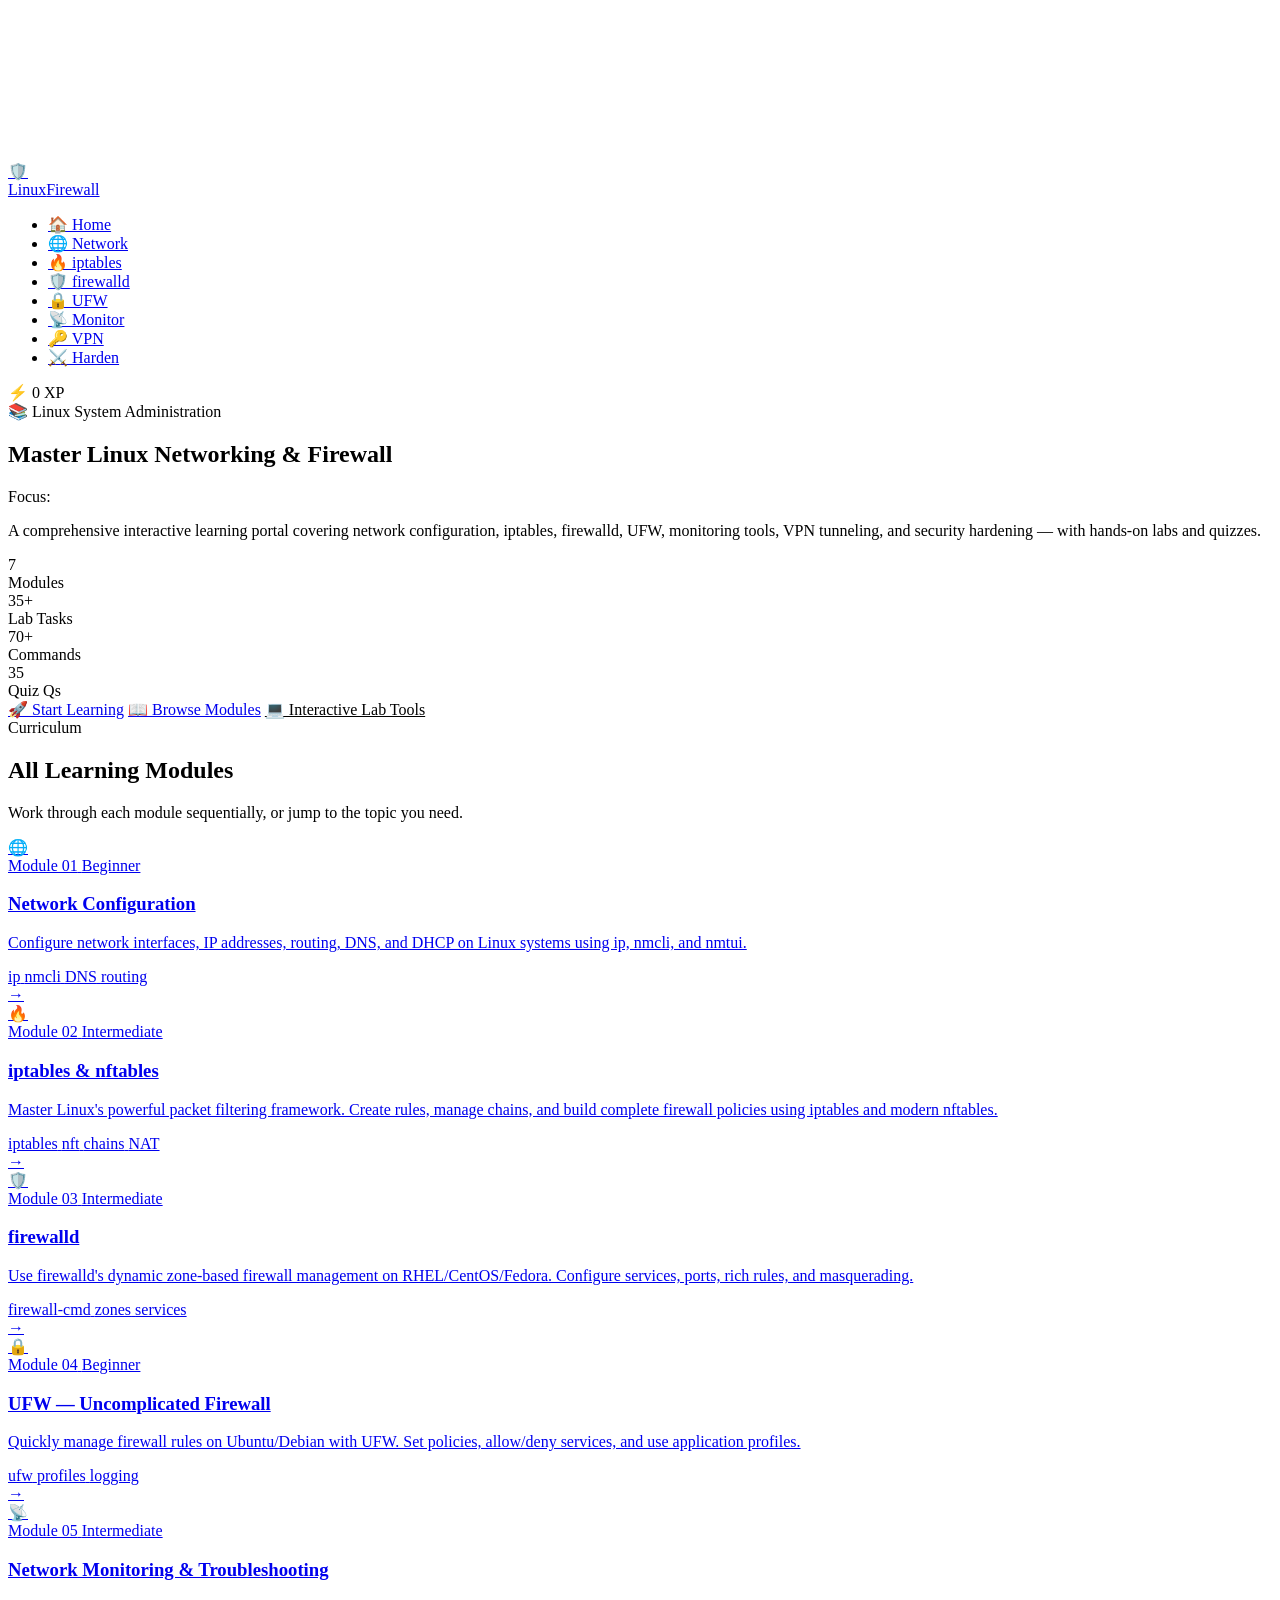
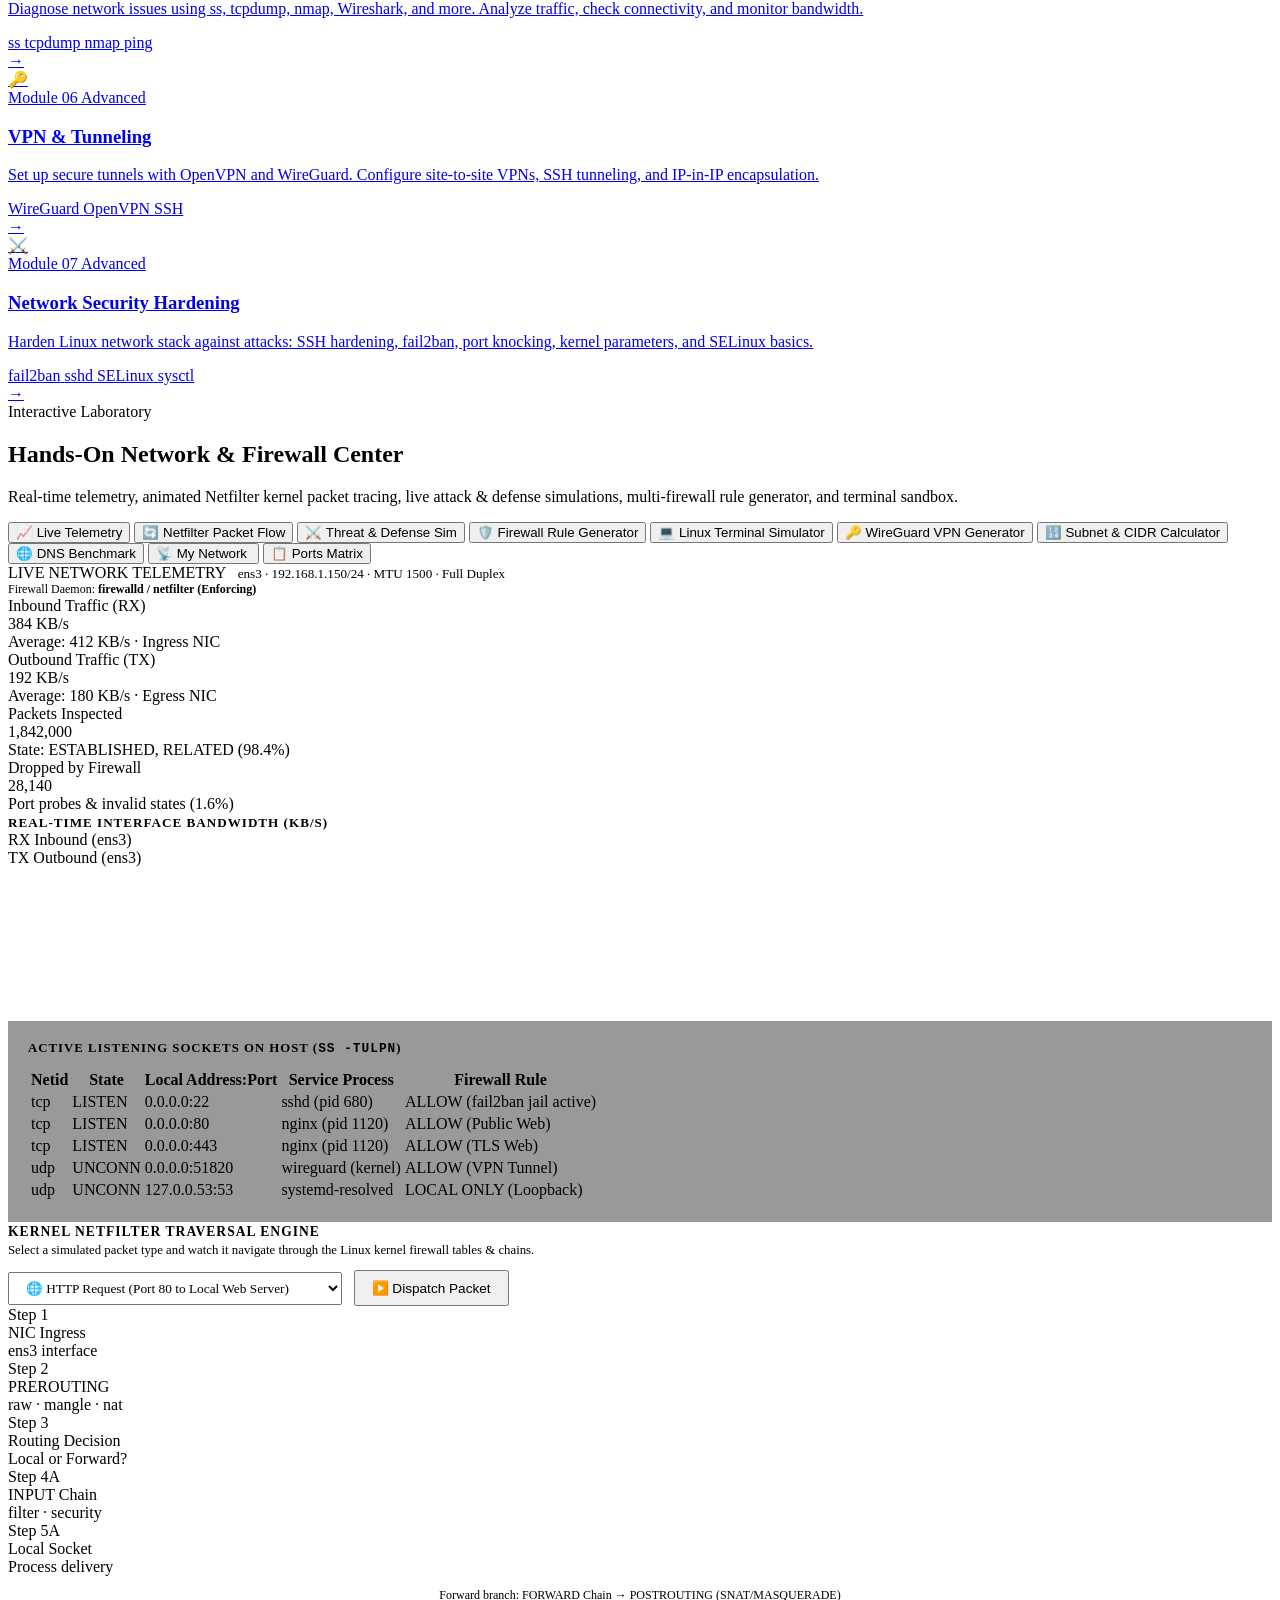
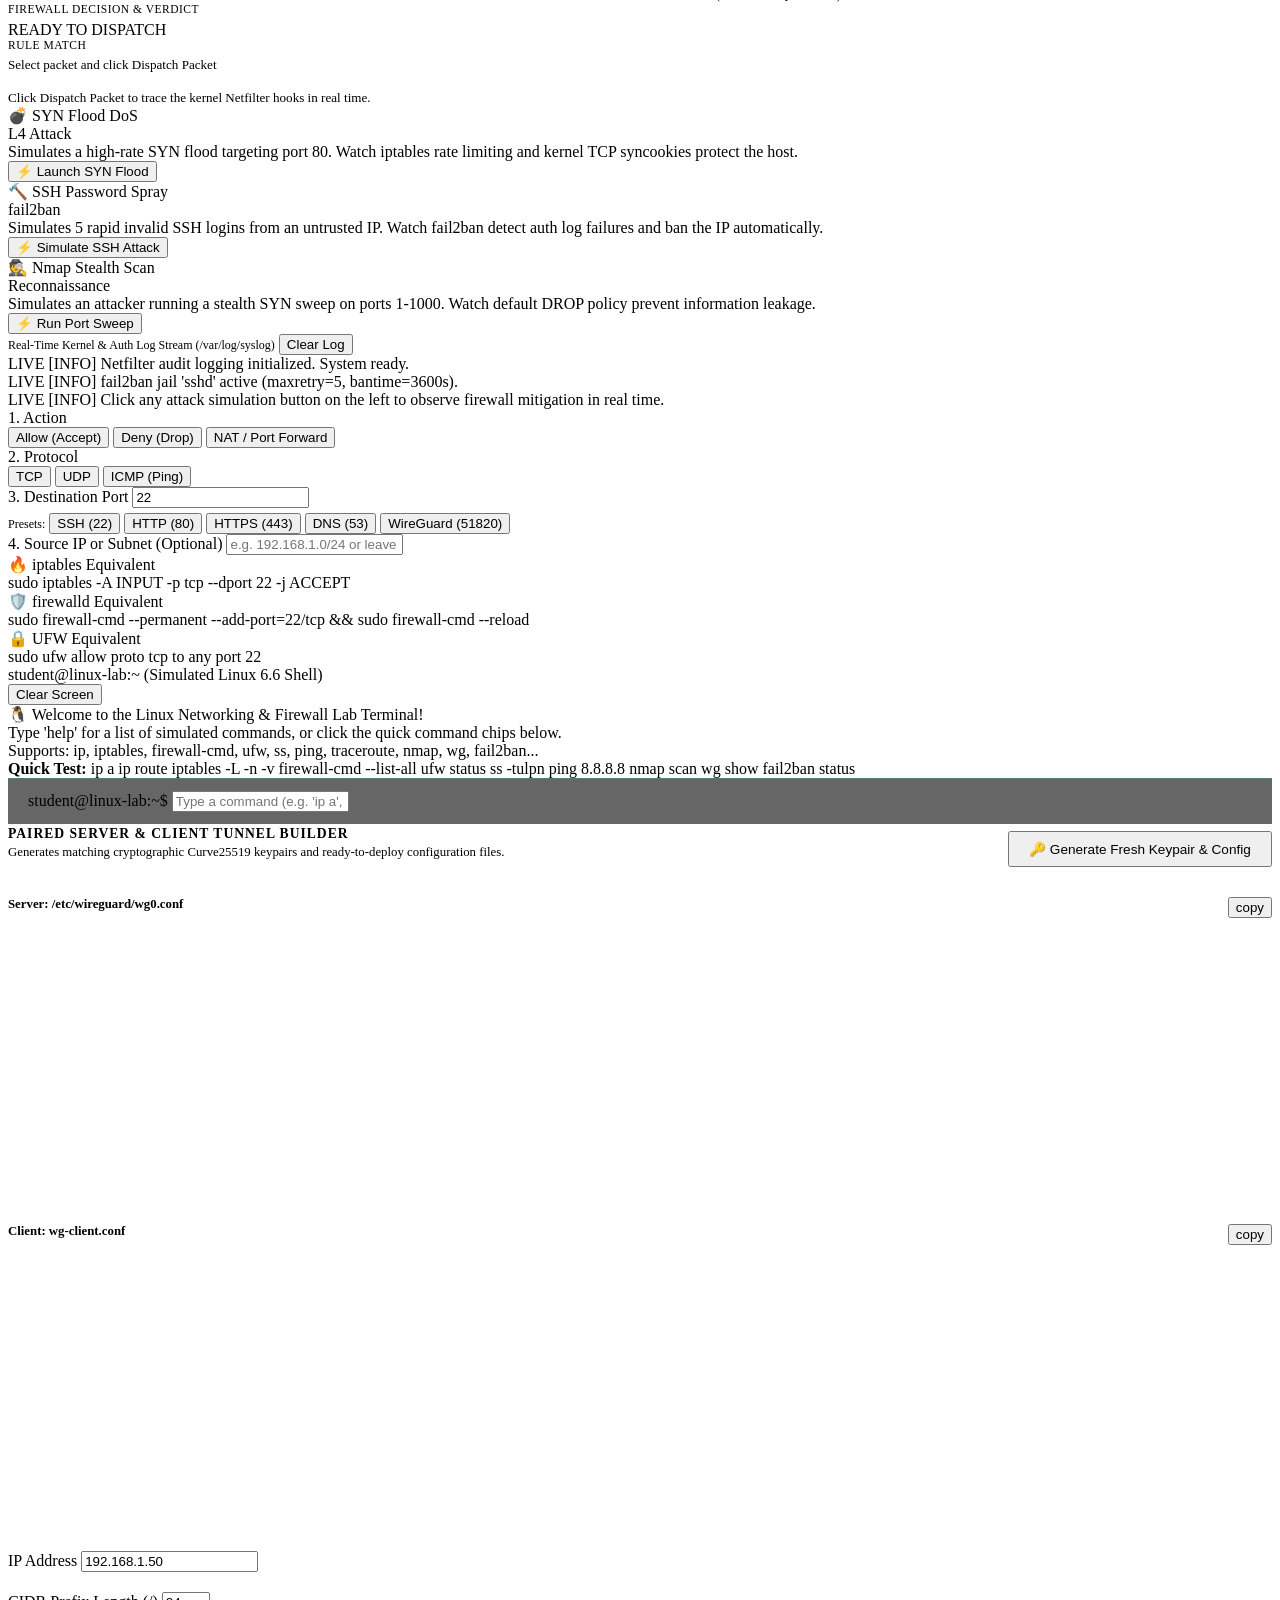
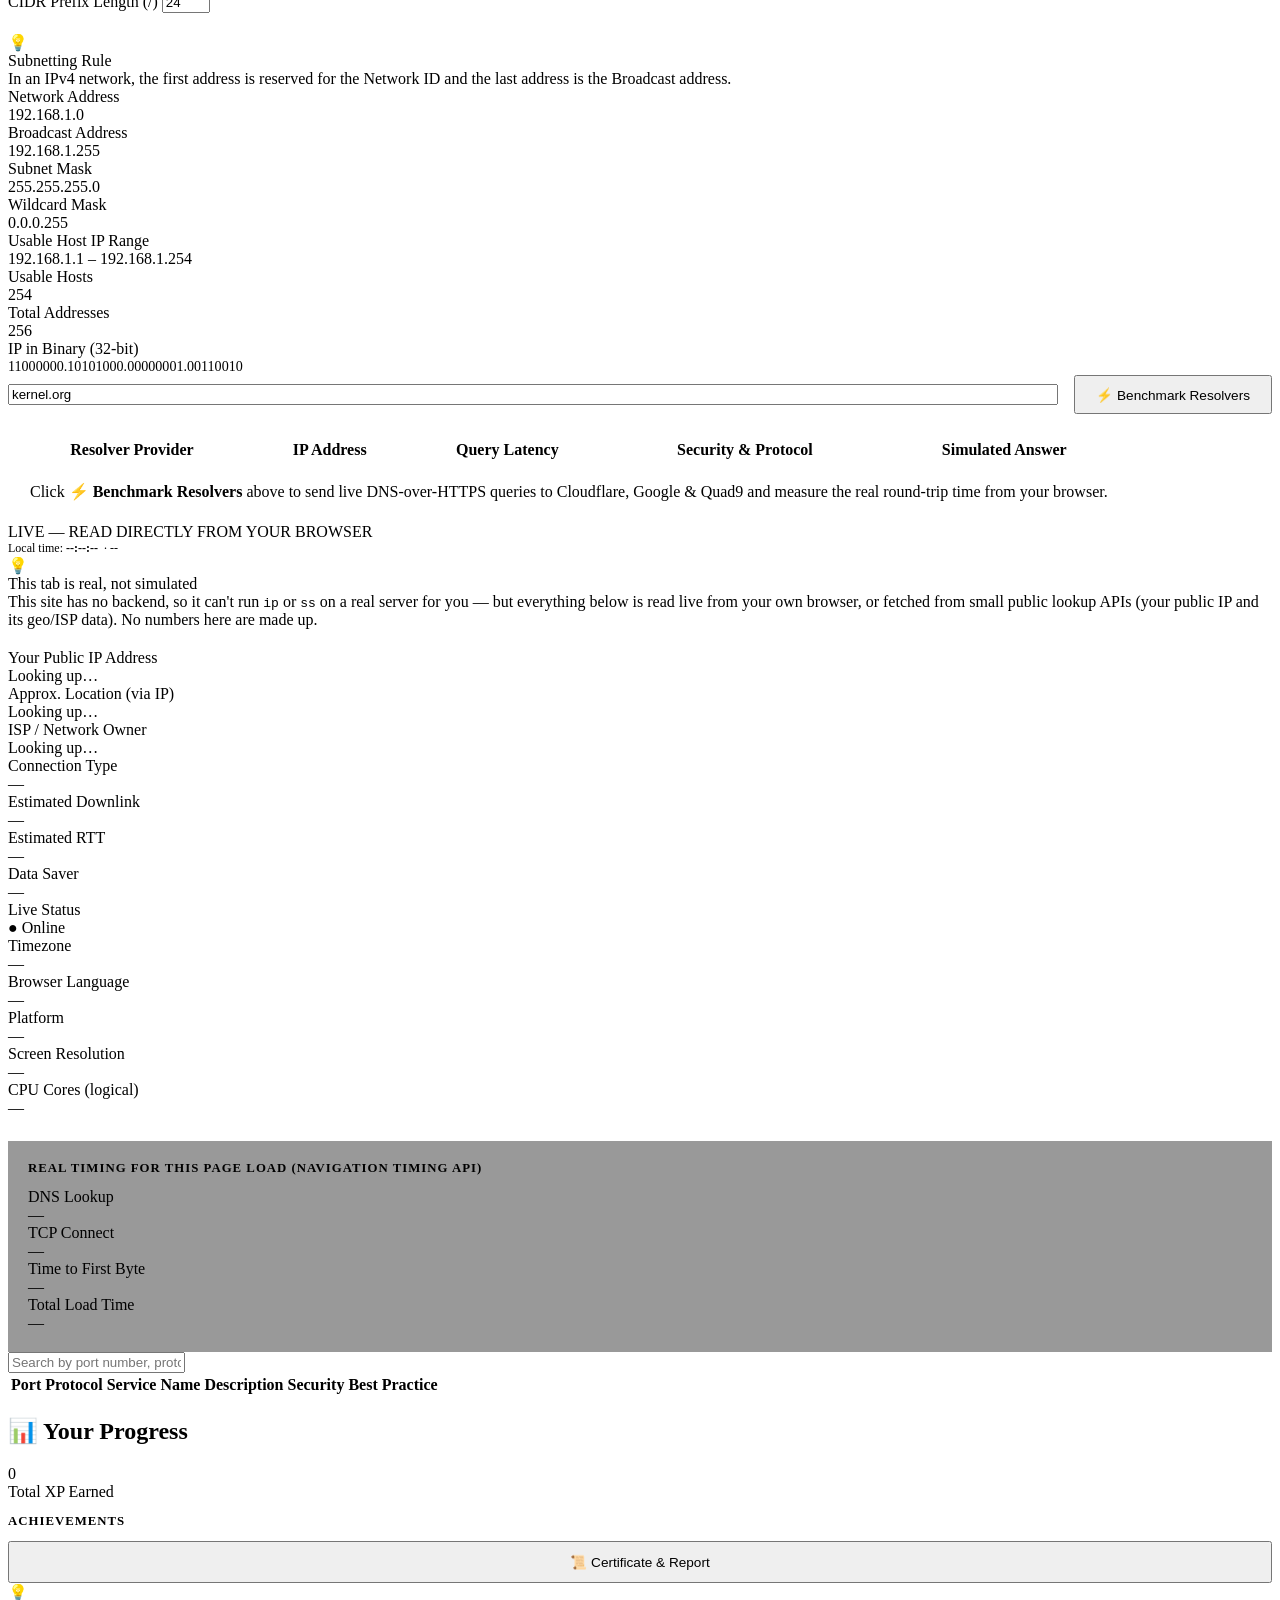
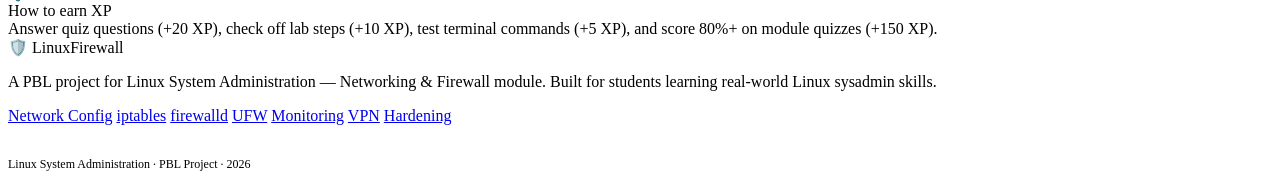
==== commit 6e05cf4b: "Add files via upload" ====
--- a/index.html
+++ b/index.html
@@ -6,6 +6,13 @@
   <title>LinuxFirewall — Linux Networking & Firewall Study Portal</title>
   <meta name="description" content="Master Linux networking and firewall administration. Comprehensive study portal with lessons, labs, and quizzes covering iptables, firewalld, UFW, VPN, and more." />
   <link rel="stylesheet" href="styles/main.css" />
+  <!-- Preconnect to the real, live APIs the interactive tools call (DNS-over-HTTPS
+       benchmark + public IP/geo lookup), so the first real request isn't slowed
+       down by DNS/TLS setup happening on demand. -->
+  <link rel="preconnect" href="https://cloudflare-dns.com" crossorigin />
+  <link rel="preconnect" href="https://dns.google" crossorigin />
+  <link rel="preconnect" href="https://ipapi.co" crossorigin />
+  <link rel="dns-prefetch" href="https://dns.quad9.net" />
 </head>
 <body>
 <canvas id="particle-canvas"></canvas>
@@ -254,6 +261,7 @@
         <button class="tool-tab" data-target="tab-wireguard">🔑 WireGuard VPN Generator</button>
         <button class="tool-tab" data-target="tab-calculator">🔢 Subnet &amp; CIDR Calculator</button>
         <button class="tool-tab" data-target="tab-dns">🌐 DNS Benchmark</button>
+        <button class="tool-tab" data-target="tab-mynetwork">📡 My Network <span class="live-dot" style="margin-left:4px;"></span></button>
         <button class="tool-tab" data-target="tab-ports">📋 Ports Matrix</button>
       </div>
 
@@ -661,47 +669,114 @@
             </thead>
             <tbody id="dns-bench-tbody">
               <tr>
-                <td><strong>Cloudflare</strong></td>
-                <td><code class="chip">1.1.1.1</code></td>
-                <td>
-                  <strong style="color:var(--green)">12 ms</strong>
-                  <div class="dns-bar-wrap"><div class="dns-bar-fill" style="width:48%;background:var(--green)"></div></div>
+                <td colspan="5" style="text-align:center;color:var(--text-muted);padding:1.25rem;">
+                  Click <strong>⚡ Benchmark Resolvers</strong> above to send live DNS-over-HTTPS queries to Cloudflare, Google &amp; Quad9 and measure the real round-trip time from your browser.
                 </td>
-                <td><span style="font-size:0.78rem;color:var(--text-secondary);">DoH / DNSSEC / Fast</span></td>
-                <td><span class="chip" style="font-size:0.75rem;">A: 198.51.100.24</span></td>
-              </tr>
-              <tr>
-                <td><strong>Google</strong></td>
-                <td><code class="chip">8.8.8.8</code></td>
-                <td>
-                  <strong style="color:var(--cyan)">15 ms</strong>
-                  <div class="dns-bar-wrap"><div class="dns-bar-fill" style="width:60%;background:var(--cyan)"></div></div>
-                </td>
-                <td><span style="font-size:0.78rem;color:var(--text-secondary);">Global Anycast</span></td>
-                <td><span class="chip" style="font-size:0.75rem;">A: 198.51.100.24</span></td>
-              </tr>
-              <tr>
-                <td><strong>Quad9</strong></td>
-                <td><code class="chip">9.9.9.9</code></td>
-                <td>
-                  <strong style="color:var(--blue)">19 ms</strong>
-                  <div class="dns-bar-wrap"><div class="dns-bar-fill" style="width:76%;background:var(--blue)"></div></div>
-                </td>
-                <td><span style="font-size:0.78rem;color:var(--text-secondary);">Threat Protection</span></td>
-                <td><span class="chip" style="font-size:0.75rem;">A: 198.51.100.24</span></td>
-              </tr>
-              <tr>
-                <td><strong>systemd-resolved</strong></td>
-                <td><code class="chip">127.0.0.53</code></td>
-                <td>
-                  <strong style="color:var(--green)">1 ms</strong>
-                  <div class="dns-bar-wrap"><div class="dns-bar-fill" style="width:10%;background:var(--green)"></div></div>
-                </td>
-                <td><span style="font-size:0.78rem;color:var(--text-secondary);">Local Kernel Cache Hit</span></td>
-                <td><span class="chip" style="font-size:0.75rem;">A: 198.51.100.24</span></td>
               </tr>
             </tbody>
           </table>
+        </div>
+      </div>
+
+      <!-- Tab 8b: My Network — genuinely real, live browser/network data -->
+      <div class="tool-pane" id="tab-mynetwork">
+        <div class="telemetry-header">
+          <div>
+            <span class="live-badge"><span class="live-dot"></span> LIVE — READ DIRECTLY FROM YOUR BROWSER</span>
+          </div>
+          <div style="font-size:0.75rem;color:var(--text-muted);">
+            Local time: <strong id="net-clock-local" style="color:var(--cyan)">--:--:--</strong>
+            &nbsp;·&nbsp;<span id="net-clock-utc">--</span>
+          </div>
+        </div>
+
+        <div class="info-box tip" style="margin-bottom:1.25rem;">
+          <div class="info-box-icon">💡</div>
+          <div class="info-box-body">
+            <div class="info-box-title">This tab is real, not simulated</div>
+            <div class="info-box-text">This site has no backend, so it can't run <code>ip</code> or <code>ss</code> on a real server for you &mdash; but everything below is read live from your own browser, or fetched from small public lookup APIs (your public IP and its geo/ISP data). No numbers here are made up.</div>
+          </div>
+        </div>
+
+        <div class="subnet-cards">
+          <div class="subnet-card">
+            <div class="subnet-card-label">Your Public IP Address</div>
+            <div class="subnet-card-val" id="net-public-ip" style="color:var(--green)">Looking up…</div>
+          </div>
+          <div class="subnet-card">
+            <div class="subnet-card-label">Approx. Location (via IP)</div>
+            <div class="subnet-card-val" id="net-geo">Looking up…</div>
+          </div>
+          <div class="subnet-card" style="grid-column: 1 / -1;">
+            <div class="subnet-card-label">ISP / Network Owner</div>
+            <div class="subnet-card-val" id="net-isp">Looking up…</div>
+          </div>
+
+          <div class="subnet-card">
+            <div class="subnet-card-label">Connection Type</div>
+            <div class="subnet-card-val" id="net-conn-type">—</div>
+          </div>
+          <div class="subnet-card">
+            <div class="subnet-card-label">Estimated Downlink</div>
+            <div class="subnet-card-val" id="net-conn-downlink">—</div>
+          </div>
+          <div class="subnet-card">
+            <div class="subnet-card-label">Estimated RTT</div>
+            <div class="subnet-card-val" id="net-conn-rtt">—</div>
+          </div>
+          <div class="subnet-card">
+            <div class="subnet-card-label">Data Saver</div>
+            <div class="subnet-card-val" id="net-conn-savedata">—</div>
+          </div>
+
+          <div class="subnet-card">
+            <div class="subnet-card-label">Live Status</div>
+            <div class="subnet-card-val" id="net-online-status" style="color:var(--green)">● Online</div>
+          </div>
+          <div class="subnet-card">
+            <div class="subnet-card-label">Timezone</div>
+            <div class="subnet-card-val" id="net-timezone">—</div>
+          </div>
+          <div class="subnet-card">
+            <div class="subnet-card-label">Browser Language</div>
+            <div class="subnet-card-val" id="net-language">—</div>
+          </div>
+          <div class="subnet-card">
+            <div class="subnet-card-label">Platform</div>
+            <div class="subnet-card-val" id="net-platform">—</div>
+          </div>
+          <div class="subnet-card">
+            <div class="subnet-card-label">Screen Resolution</div>
+            <div class="subnet-card-val" id="net-screen">—</div>
+          </div>
+          <div class="subnet-card">
+            <div class="subnet-card-label">CPU Cores (logical)</div>
+            <div class="subnet-card-val" id="net-cores">—</div>
+          </div>
+        </div>
+
+        <div style="margin-top:1.5rem;background:rgba(0,0,0,0.4);border:1px solid var(--border);border-radius:var(--radius-md);padding:1.25rem;">
+          <div style="font-size:0.8rem;font-weight:700;color:var(--text-secondary);text-transform:uppercase;letter-spacing:1px;margin-bottom:0.75rem;">
+            Real Timing for This Page Load (Navigation Timing API)
+          </div>
+          <div class="subnet-cards">
+            <div class="subnet-card">
+              <div class="subnet-card-label">DNS Lookup</div>
+              <div class="subnet-card-val" id="net-timing-dns">—</div>
+            </div>
+            <div class="subnet-card">
+              <div class="subnet-card-label">TCP Connect</div>
+              <div class="subnet-card-val" id="net-timing-tcp">—</div>
+            </div>
+            <div class="subnet-card">
+              <div class="subnet-card-label">Time to First Byte</div>
+              <div class="subnet-card-val" id="net-timing-ttfb">—</div>
+            </div>
+            <div class="subnet-card">
+              <div class="subnet-card-label">Total Load Time</div>
+              <div class="subnet-card-val" id="net-timing-total">—</div>
+            </div>
+          </div>
         </div>
       </div>
 
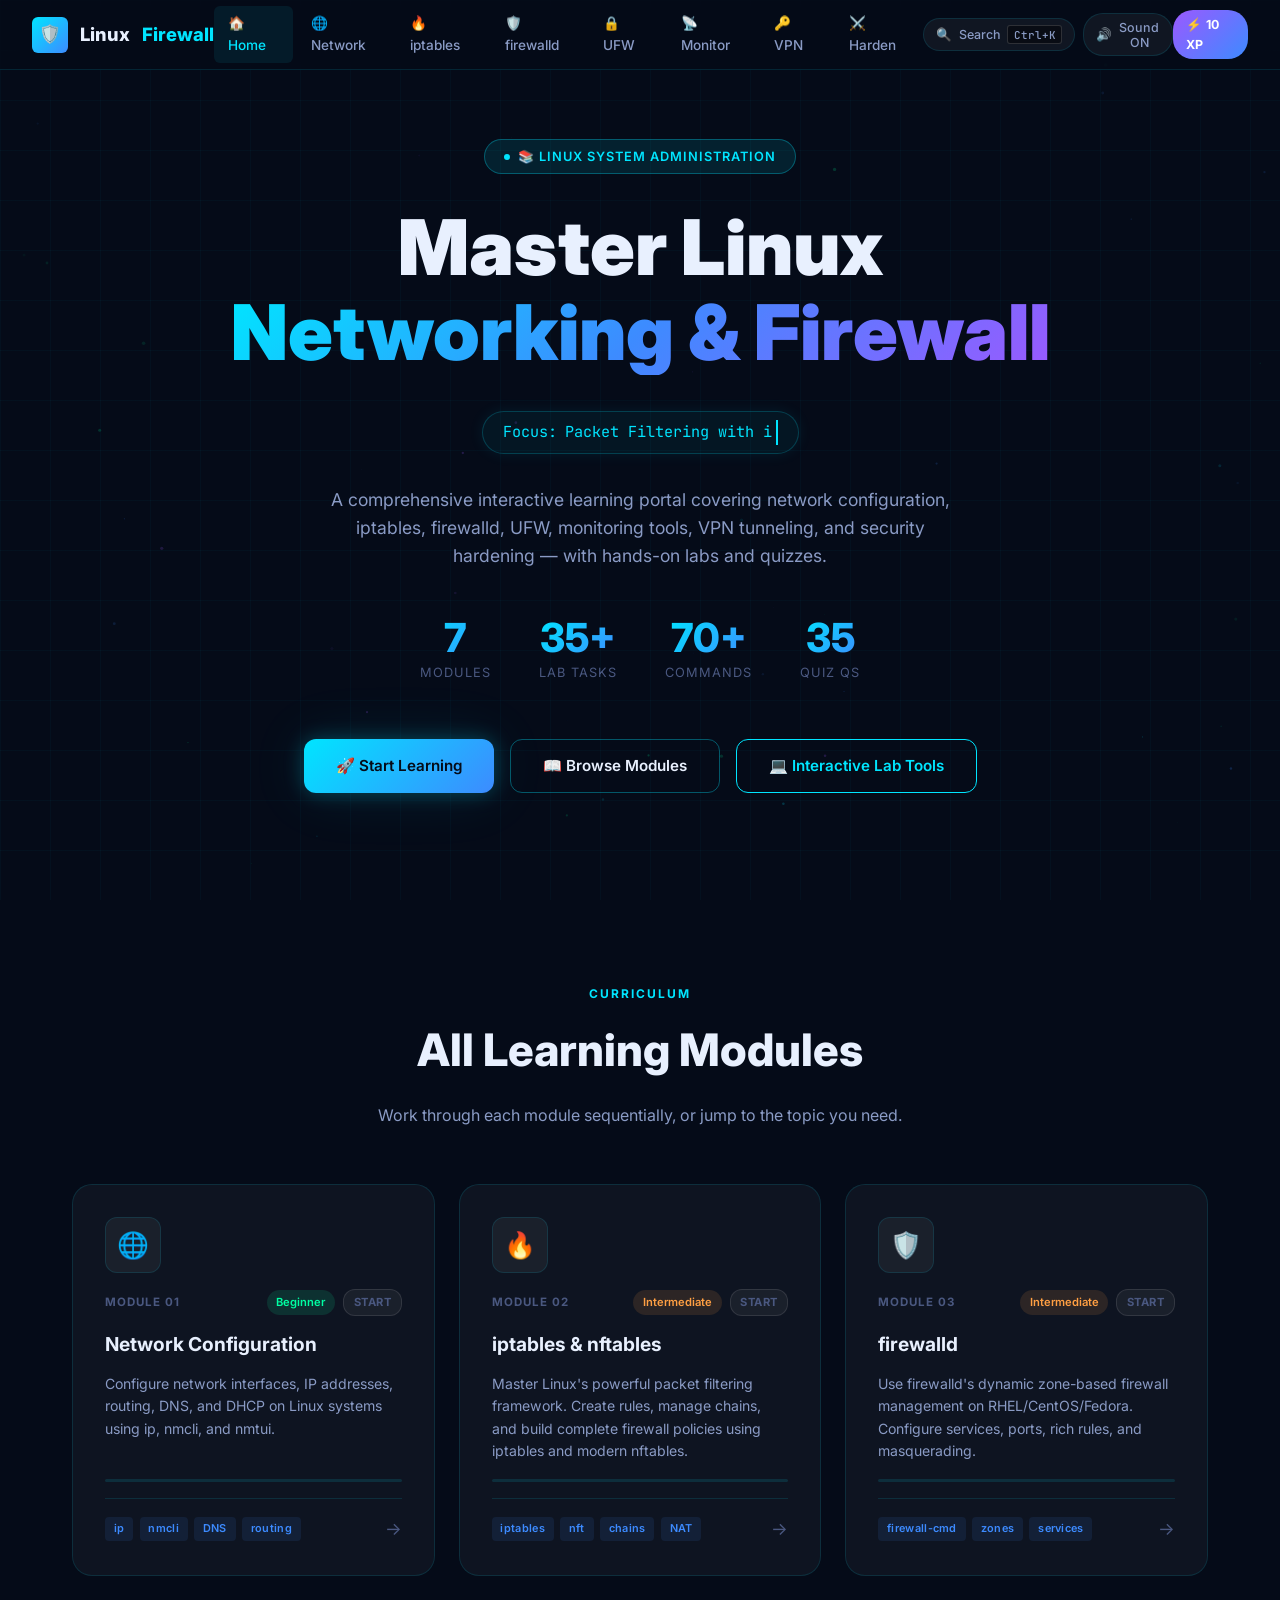
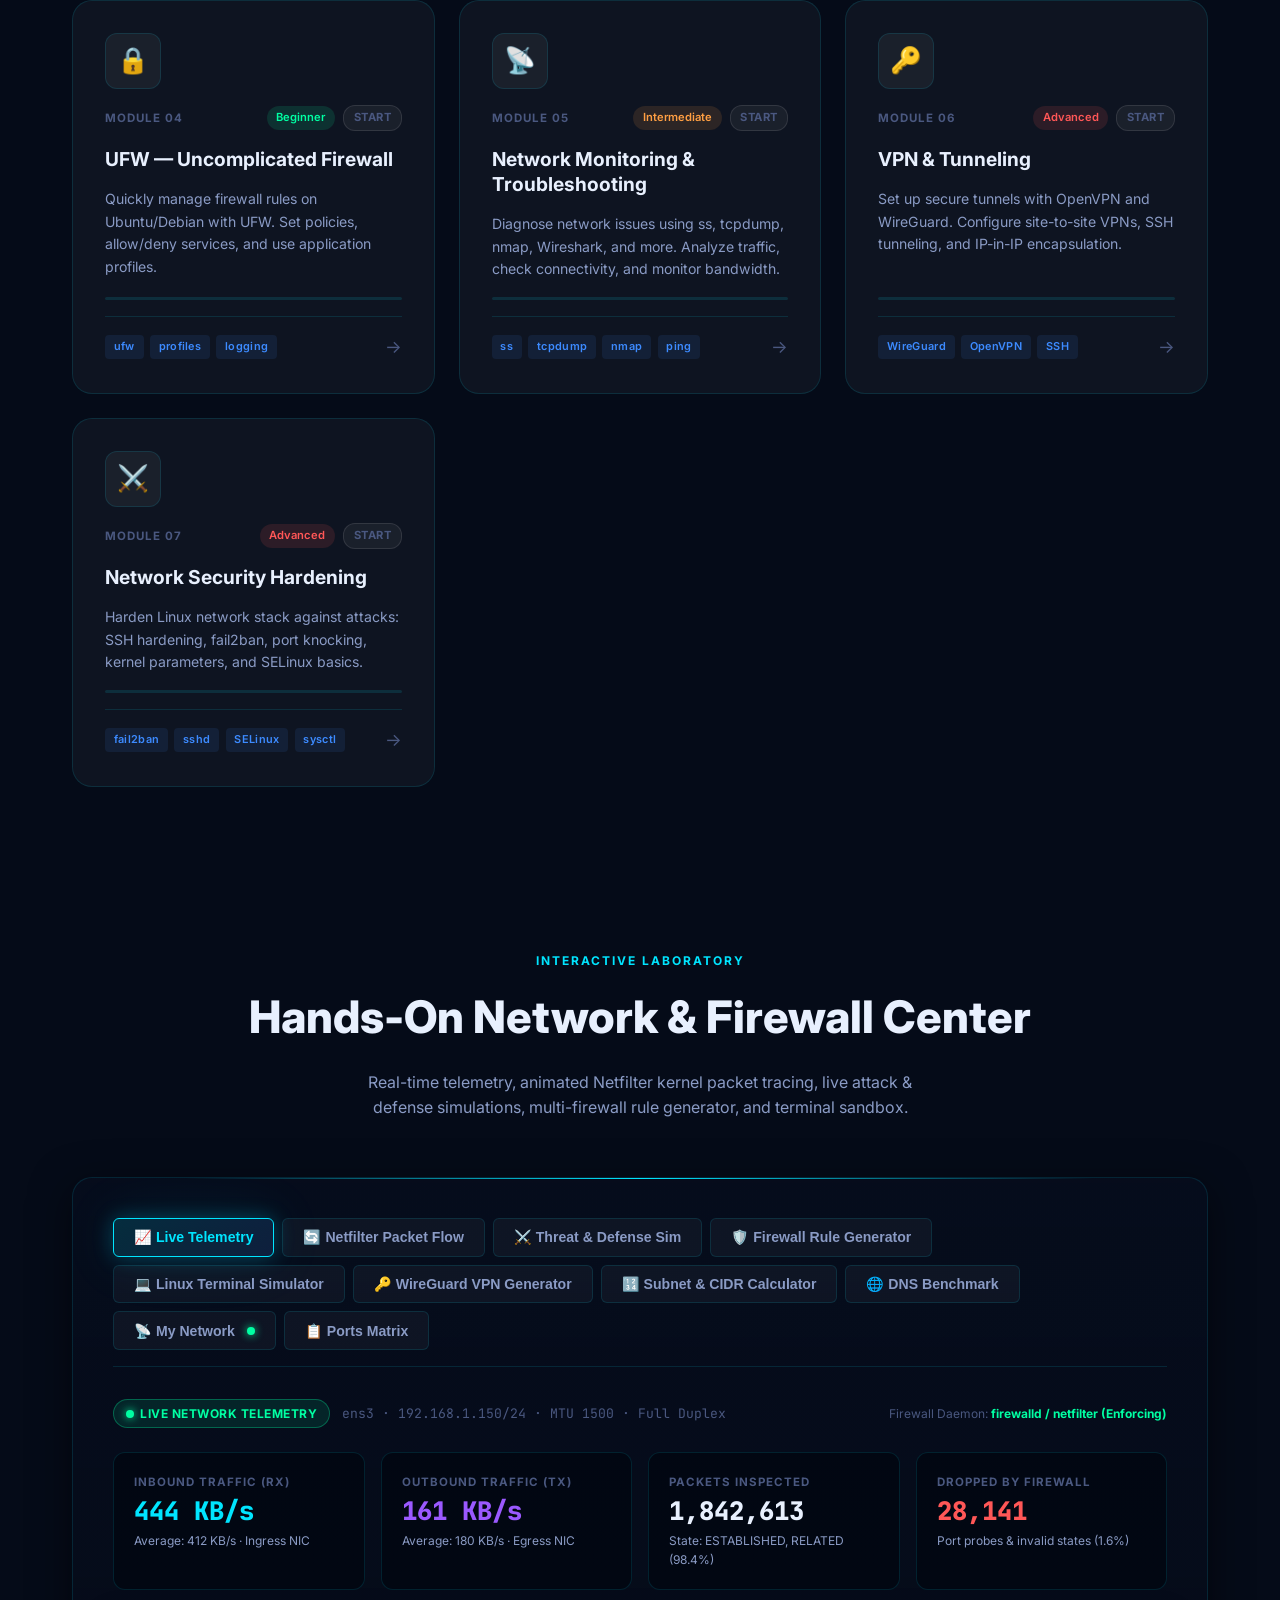
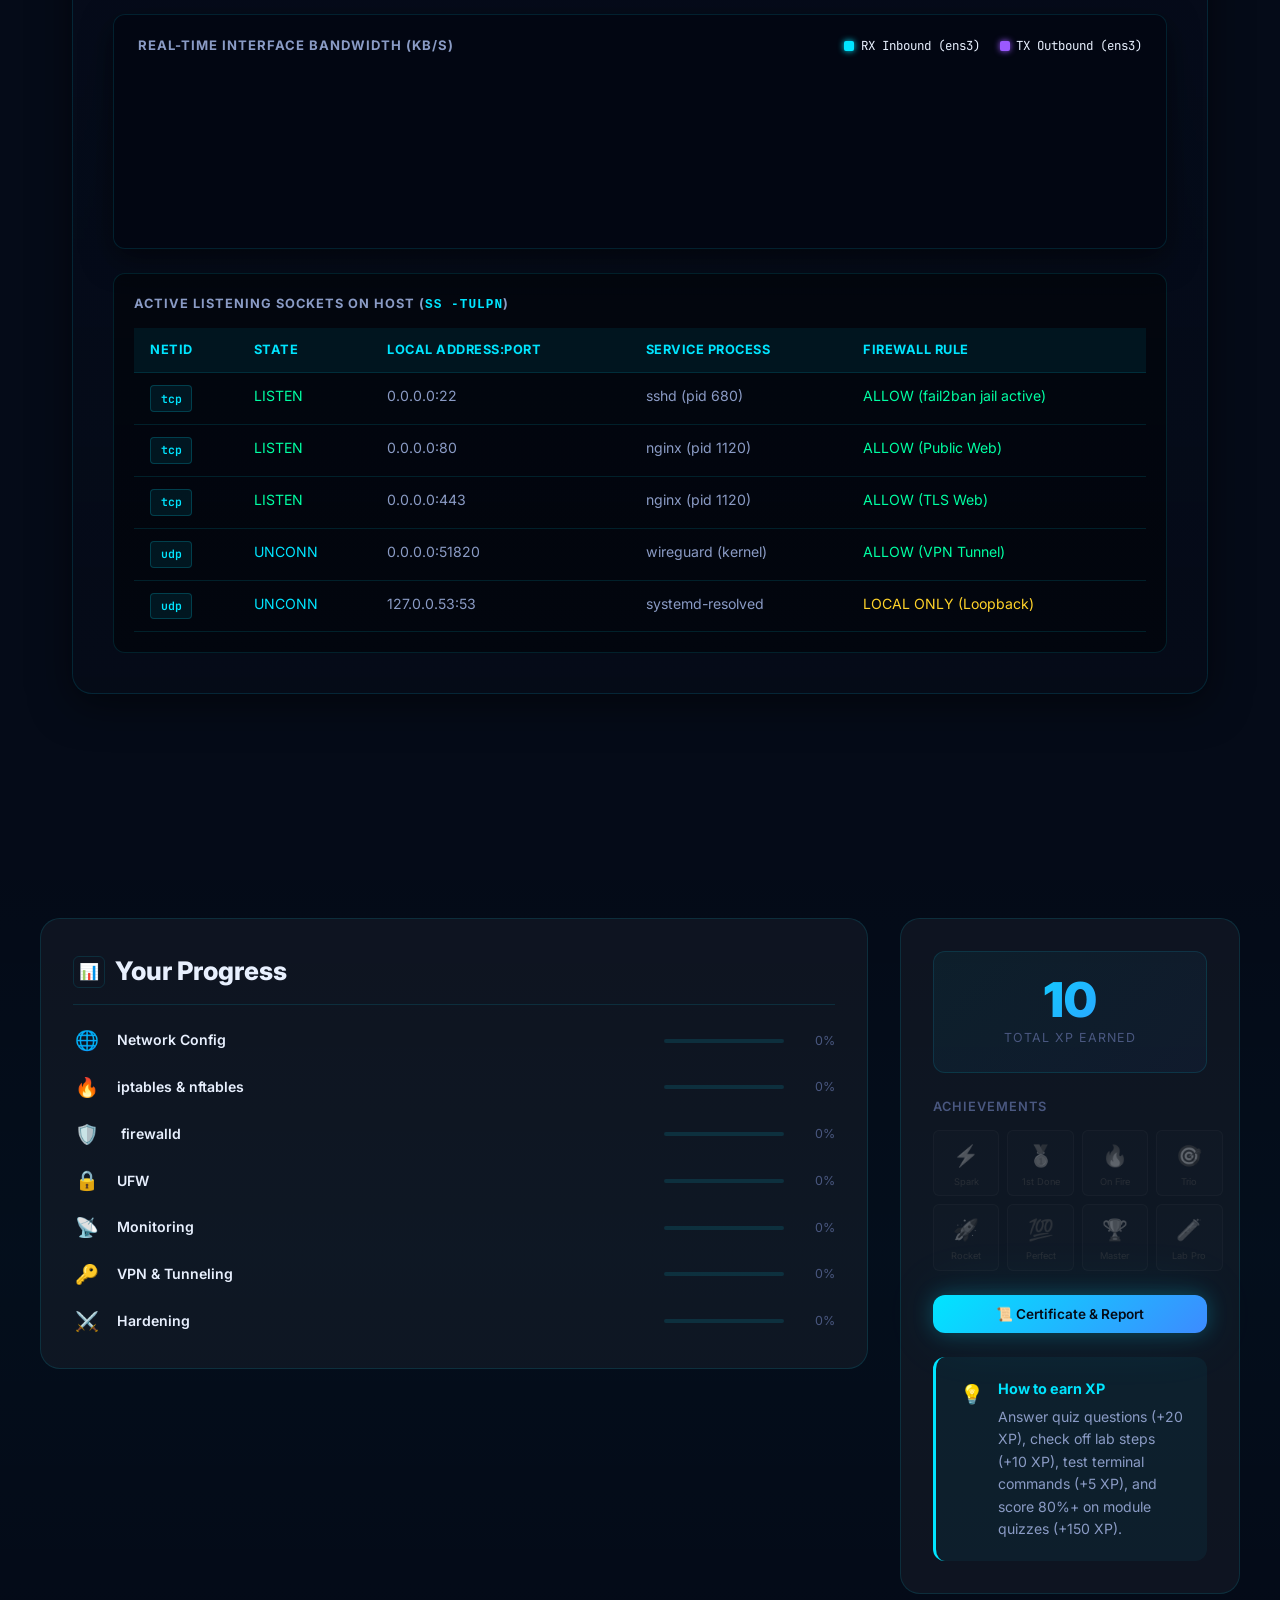
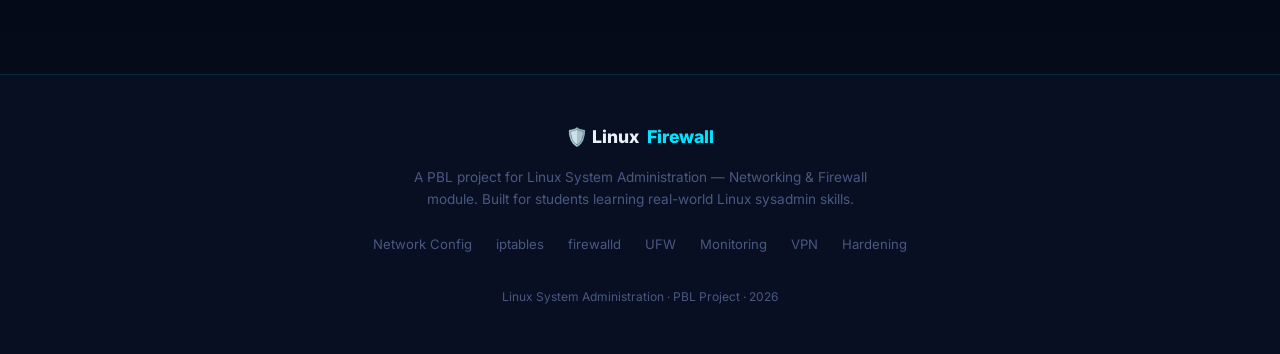
==== commit 5fc3957e: "Add files via upload" ====
--- a/index.html
+++ b/index.html
@@ -3,8 +3,19 @@
 <head>
   <meta charset="UTF-8" />
   <meta name="viewport" content="width=device-width, initial-scale=1.0" />
-  <title>LinuxFirewall — Linux Networking & Firewall Study Portal</title>
+  <title>LinuxFirewall — Linux Networking &amp; Firewall Study Portal</title>
   <meta name="description" content="Master Linux networking and firewall administration. Comprehensive study portal with lessons, labs, and quizzes covering iptables, firewalld, UFW, VPN, and more." />
+  <meta name="theme-color" content="#050b18" />
+  <link rel="icon" href="data:image/svg+xml,<svg xmlns=%22http://www.w3.org/2000/svg%22 viewBox=%220 0 100 100%22><text y=%22.9em%22 font-size=%2290%22>%F0%9F%9B%A1%EF%B8%8F</text></svg>" />
+  <meta property="og:type" content="website" />
+  <meta property="og:title" content="LinuxFirewall — Linux Networking &amp; Firewall Study Portal" />
+  <meta property="og:description" content="Master Linux networking and firewall administration. Comprehensive study portal with lessons, labs, and quizzes covering iptables, firewalld, UFW, VPN, and more." />
+  <meta name="twitter:card" content="summary" />
+  <meta name="twitter:title" content="LinuxFirewall — Linux Networking &amp; Firewall Study Portal" />
+  <meta name="twitter:description" content="Master Linux networking and firewall administration. Comprehensive study portal with lessons, labs, and quizzes covering iptables, firewalld, UFW, VPN, and more." />
+  <link rel="preconnect" href="https://fonts.googleapis.com" />
+  <link rel="preconnect" href="https://fonts.gstatic.com" crossorigin />
+  <link rel="stylesheet" href="https://fonts.googleapis.com/css2?family=Inter:wght@300;400;500;600;700;800;900&family=JetBrains+Mono:wght@400;500;600&display=swap" />
   <link rel="stylesheet" href="styles/main.css" />
   <!-- Preconnect to the real, live APIs the interactive tools call (DNS-over-HTTPS
        benchmark + public IP/geo lookup), so the first real request isn't slowed
--- a/styles/main.css
+++ b/styles/main.css
@@ -0,0 +1,2616 @@
+/* ============================================================
+   LINUX NETWORKING & FIREWALL STUDY PORTAL — DESIGN SYSTEM
+   ============================================================ */
+
+/* Font is loaded via <link rel="preconnect"> + <link rel="stylesheet"> in
+   each page's <head> rather than @import here — @import blocks the CSSOM
+   until the imported stylesheet round-trips, delaying first paint. */
+
+/* ── CSS Variables ── */
+:root {
+  --bg-primary:    #050b18;
+  --bg-secondary:  #080f22;
+  --bg-card:       rgba(255,255,255,0.04);
+  --bg-card-hover: rgba(255,255,255,0.08);
+  --glass:         rgba(10,20,50,0.6);
+
+  --cyan:   #00e5ff;
+  --blue:   #3d8bff;
+  --purple: #9b59ff;
+  --green:  #00ffa3;
+  --orange: #ff9f43;
+  --red:    #ff5757;
+  --yellow: #ffd32a;
+
+  --text-primary:   #e8f0fe;
+  --text-secondary: #8a9bc5;
+  --text-muted:     #4a5880;
+
+  --border:        rgba(0,229,255,0.12);
+  --border-hover:  rgba(0,229,255,0.35);
+  --glow-cyan:     0 0 20px rgba(0,229,255,0.25), 0 0 60px rgba(0,229,255,0.1);
+  --glow-blue:     0 0 20px rgba(61,139,255,0.3);
+  --glow-purple:   0 0 20px rgba(155,89,255,0.3);
+
+  --radius-sm:  6px;
+  --radius-md:  12px;
+  --radius-lg:  20px;
+  --radius-xl:  32px;
+
+  --transition: all 0.3s cubic-bezier(0.4, 0, 0.2, 1);
+  --font-main:  'Inter', sans-serif;
+  --font-mono:  'JetBrains Mono', monospace;
+}
+
+/* ── Reset ── */
+*, *::before, *::after { box-sizing: border-box; margin: 0; padding: 0; }
+
+html { scroll-behavior: smooth; }
+
+body {
+  font-family: var(--font-main);
+  background: var(--bg-primary);
+  color: var(--text-primary);
+  min-height: 100vh;
+  overflow-x: hidden;
+  line-height: 1.6;
+}
+
+/* ── Scrollbar ── */
+::-webkit-scrollbar { width: 6px; }
+::-webkit-scrollbar-track { background: var(--bg-secondary); }
+::-webkit-scrollbar-thumb { background: var(--cyan); border-radius: 3px; }
+
+/* ── Particle Canvas ── */
+#particle-canvas {
+  position: fixed;
+  top: 0; left: 0;
+  width: 100%; height: 100%;
+  pointer-events: none;
+  z-index: 0;
+  opacity: 0.4;
+}
+
+/* ── Grid BG ── */
+body::before {
+  content: '';
+  position: fixed;
+  inset: 0;
+  background-image:
+    linear-gradient(rgba(0,229,255,0.03) 1px, transparent 1px),
+    linear-gradient(90deg, rgba(0,229,255,0.03) 1px, transparent 1px);
+  background-size: 50px 50px;
+  pointer-events: none;
+  z-index: 0;
+}
+
+/* ── Wrapper ── */
+.wrapper { position: relative; z-index: 1; }
+
+/* ============================================================
+   NAVIGATION
+   ============================================================ */
+nav {
+  position: fixed;
+  top: 0; left: 0; right: 0;
+  z-index: 1000;
+  padding: 0 2rem;
+  height: 70px;
+  display: flex;
+  align-items: center;
+  justify-content: space-between;
+  background: rgba(5,11,24,0.85);
+  backdrop-filter: blur(20px);
+  -webkit-backdrop-filter: blur(20px);
+  border-bottom: 1px solid var(--border);
+  transition: var(--transition);
+}
+
+nav.scrolled { box-shadow: 0 4px 30px rgba(0,0,0,0.5); }
+
+.nav-logo {
+  display: flex;
+  align-items: center;
+  gap: 0.75rem;
+  text-decoration: none;
+  font-weight: 800;
+  font-size: 1.15rem;
+  color: var(--text-primary);
+}
+
+.nav-logo-icon {
+  width: 36px; height: 36px;
+  background: linear-gradient(135deg, var(--cyan), var(--blue));
+  border-radius: var(--radius-sm);
+  display: flex;
+  align-items: center;
+  justify-content: center;
+  font-size: 1.1rem;
+}
+
+.nav-logo span { color: var(--cyan); }
+
+.nav-links {
+  display: flex;
+  align-items: center;
+  gap: 0.25rem;
+  list-style: none;
+}
+
+.nav-links a {
+  display: flex;
+  align-items: center;
+  gap: 0.4rem;
+  padding: 0.4rem 0.85rem;
+  border-radius: var(--radius-sm);
+  text-decoration: none;
+  color: var(--text-secondary);
+  font-size: 0.85rem;
+  font-weight: 500;
+  transition: var(--transition);
+}
+
+.nav-links a:hover,
+.nav-links a.active {
+  color: var(--cyan);
+  background: rgba(0,229,255,0.08);
+}
+
+.nav-progress {
+  display: flex;
+  align-items: center;
+  gap: 0.75rem;
+  font-size: 0.82rem;
+  color: var(--text-secondary);
+}
+
+.xp-badge {
+  background: linear-gradient(135deg, var(--purple), var(--blue));
+  color: white;
+  padding: 0.3rem 0.8rem;
+  border-radius: 20px;
+  font-weight: 700;
+  font-size: 0.78rem;
+  letter-spacing: 0.5px;
+}
+
+.hamburger {
+  display: none;
+  flex-direction: column;
+  gap: 5px;
+  cursor: pointer;
+  padding: 5px;
+}
+
+.hamburger span {
+  display: block;
+  width: 25px;
+  height: 2px;
+  background: var(--text-primary);
+  border-radius: 2px;
+  transition: var(--transition);
+}
+
+/* ============================================================
+   HERO SECTION
+   ============================================================ */
+.hero {
+  min-height: 100vh;
+  display: flex;
+  flex-direction: column;
+  align-items: center;
+  justify-content: center;
+  text-align: center;
+  padding: 6rem 2rem 4rem;
+  position: relative;
+}
+
+.hero-badge {
+  display: inline-flex;
+  align-items: center;
+  gap: 0.5rem;
+  background: rgba(0,229,255,0.1);
+  border: 1px solid rgba(0,229,255,0.3);
+  border-radius: 30px;
+  padding: 0.4rem 1.2rem;
+  font-size: 0.8rem;
+  font-weight: 600;
+  color: var(--cyan);
+  letter-spacing: 1px;
+  text-transform: uppercase;
+  margin-bottom: 2rem;
+  animation: fadeInDown 0.8s ease;
+}
+
+.hero-badge::before {
+  content: '';
+  width: 6px; height: 6px;
+  background: var(--cyan);
+  border-radius: 50%;
+  animation: pulse 2s ease infinite;
+}
+
+.hero-title {
+  font-size: clamp(2.5rem, 6vw, 5rem);
+  font-weight: 900;
+  line-height: 1.1;
+  margin-bottom: 1.5rem;
+  animation: fadeInUp 0.8s ease 0.2s both;
+}
+
+.hero-title .line1 { display: block; color: var(--text-primary); }
+.hero-title .line2 {
+  display: block;
+  background: linear-gradient(135deg, var(--cyan), var(--blue), var(--purple));
+  -webkit-background-clip: text;
+  -webkit-text-fill-color: transparent;
+  background-clip: text;
+}
+
+.hero-subtitle {
+  max-width: 640px;
+  font-size: 1.1rem;
+  color: var(--text-secondary);
+  margin-bottom: 3rem;
+  animation: fadeInUp 0.8s ease 0.35s both;
+}
+
+.hero-stats {
+  display: flex;
+  gap: 3rem;
+  justify-content: center;
+  margin-bottom: 3.5rem;
+  animation: fadeInUp 0.8s ease 0.5s both;
+}
+
+.stat {
+  text-align: center;
+}
+
+.stat-num {
+  font-size: 2.5rem;
+  font-weight: 800;
+  background: linear-gradient(135deg, var(--cyan), var(--blue));
+  -webkit-background-clip: text;
+  -webkit-text-fill-color: transparent;
+  background-clip: text;
+  line-height: 1;
+}
+
+.stat-label {
+  font-size: 0.8rem;
+  color: var(--text-muted);
+  text-transform: uppercase;
+  letter-spacing: 1px;
+  margin-top: 0.3rem;
+}
+
+.hero-cta {
+  display: flex;
+  gap: 1rem;
+  justify-content: center;
+  flex-wrap: wrap;
+  animation: fadeInUp 0.8s ease 0.65s both;
+}
+
+/* ============================================================
+   BUTTONS
+   ============================================================ */
+.btn {
+  display: inline-flex;
+  align-items: center;
+  gap: 0.5rem;
+  padding: 0.85rem 2rem;
+  border-radius: var(--radius-md);
+  font-family: var(--font-main);
+  font-size: 0.95rem;
+  font-weight: 600;
+  cursor: pointer;
+  transition: var(--transition);
+  text-decoration: none;
+  border: none;
+  outline: none;
+}
+
+.btn-primary {
+  background: linear-gradient(135deg, var(--cyan), var(--blue));
+  color: var(--bg-primary);
+  box-shadow: var(--glow-cyan);
+}
+
+.btn-primary:hover {
+  transform: translateY(-2px);
+  box-shadow: 0 0 30px rgba(0,229,255,0.4), 0 8px 25px rgba(0,0,0,0.3);
+}
+
+.btn-secondary {
+  background: transparent;
+  color: var(--text-primary);
+  border: 1px solid var(--border-hover);
+}
+
+.btn-secondary:hover {
+  background: var(--bg-card-hover);
+  border-color: var(--cyan);
+  color: var(--cyan);
+  transform: translateY(-2px);
+}
+
+.btn-ghost {
+  background: rgba(255,255,255,0.05);
+  color: var(--text-secondary);
+  border: 1px solid var(--border);
+  font-size: 0.85rem;
+  padding: 0.6rem 1.2rem;
+}
+
+.btn-ghost:hover {
+  background: rgba(0,229,255,0.08);
+  color: var(--cyan);
+  border-color: var(--border-hover);
+}
+
+/* ============================================================
+   MODULES GRID (HOME)
+   ============================================================ */
+.section {
+  padding: 5rem 2rem;
+  max-width: 1200px;
+  margin: 0 auto;
+}
+
+.section-header {
+  text-align: center;
+  margin-bottom: 3.5rem;
+}
+
+.section-tag {
+  display: inline-block;
+  font-size: 0.75rem;
+  font-weight: 700;
+  letter-spacing: 2px;
+  text-transform: uppercase;
+  color: var(--cyan);
+  margin-bottom: 0.75rem;
+}
+
+.section-title {
+  font-size: clamp(1.8rem, 4vw, 2.8rem);
+  font-weight: 800;
+  margin-bottom: 1rem;
+}
+
+.section-subtitle {
+  color: var(--text-secondary);
+  font-size: 1rem;
+  max-width: 560px;
+  margin: 0 auto;
+}
+
+.modules-grid {
+  display: grid;
+  grid-template-columns: repeat(auto-fill, minmax(320px, 1fr));
+  gap: 1.5rem;
+}
+
+.module-card {
+  background: var(--bg-card);
+  border: 1px solid var(--border);
+  border-radius: var(--radius-lg);
+  padding: 2rem;
+  text-decoration: none;
+  color: inherit;
+  transition: var(--transition);
+  position: relative;
+  overflow: hidden;
+  display: flex;
+  flex-direction: column;
+  gap: 1rem;
+}
+
+.module-card::before {
+  content: '';
+  position: absolute;
+  top: 0; left: 0; right: 0;
+  height: 2px;
+  background: linear-gradient(90deg, transparent, var(--card-color, var(--cyan)), transparent);
+  opacity: 0;
+  transition: var(--transition);
+}
+
+.module-card:hover {
+  background: var(--bg-card-hover);
+  border-color: var(--border-hover);
+  transform: translateY(-4px);
+  box-shadow: 0 20px 60px rgba(0,0,0,0.4), var(--glow-cyan);
+}
+
+.module-card:hover::before { opacity: 1; }
+
+.module-icon-wrap {
+  width: 56px; height: 56px;
+  border-radius: var(--radius-md);
+  display: flex;
+  align-items: center;
+  justify-content: center;
+  font-size: 1.6rem;
+  background: rgba(255,255,255,0.05);
+  border: 1px solid var(--border);
+  flex-shrink: 0;
+}
+
+.module-meta {
+  display: flex;
+  align-items: center;
+  gap: 0.5rem;
+}
+
+.module-number {
+  font-size: 0.72rem;
+  font-weight: 700;
+  color: var(--text-muted);
+  text-transform: uppercase;
+  letter-spacing: 1px;
+}
+
+.module-difficulty {
+  font-size: 0.7rem;
+  font-weight: 600;
+  padding: 0.2rem 0.6rem;
+  border-radius: 20px;
+  margin-left: auto;
+}
+
+.diff-beginner  { background: rgba(0,255,163,0.12); color: var(--green); }
+.diff-inter     { background: rgba(255,159,67,0.12);  color: var(--orange); }
+.diff-advanced  { background: rgba(255,87,87,0.12);   color: var(--red); }
+
+.module-title {
+  font-size: 1.2rem;
+  font-weight: 700;
+  line-height: 1.3;
+}
+
+.module-desc {
+  font-size: 0.88rem;
+  color: var(--text-secondary);
+  line-height: 1.6;
+  flex: 1;
+}
+
+.module-footer {
+  display: flex;
+  align-items: center;
+  justify-content: space-between;
+  padding-top: 1rem;
+  border-top: 1px solid var(--border);
+}
+
+.module-topics {
+  display: flex;
+  gap: 0.4rem;
+  flex-wrap: wrap;
+}
+
+.topic-tag {
+  font-size: 0.68rem;
+  font-weight: 600;
+  padding: 0.2rem 0.55rem;
+  background: rgba(61,139,255,0.1);
+  color: var(--blue);
+  border-radius: 4px;
+  letter-spacing: 0.3px;
+}
+
+.module-arrow {
+  color: var(--text-muted);
+  font-size: 1.1rem;
+  transition: var(--transition);
+}
+
+.module-card:hover .module-arrow {
+  color: var(--cyan);
+  transform: translateX(4px);
+}
+
+.module-progress-bar {
+  height: 3px;
+  background: var(--border);
+  border-radius: 2px;
+  overflow: hidden;
+}
+
+.module-progress-fill {
+  height: 100%;
+  background: linear-gradient(90deg, var(--cyan), var(--blue));
+  border-radius: 2px;
+  transition: width 0.8s ease;
+}
+
+/* ============================================================
+   LESSON PAGE LAYOUT
+   ============================================================ */
+.lesson-layout {
+  display: grid;
+  grid-template-columns: 260px 1fr;
+  gap: 0;
+  min-height: 100vh;
+  padding-top: 70px;
+}
+
+/* Sidebar */
+.lesson-sidebar {
+  position: fixed;
+  top: 70px;
+  left: 0;
+  width: 260px;
+  height: calc(100vh - 70px);
+  overflow-y: auto;
+  background: var(--bg-secondary);
+  border-right: 1px solid var(--border);
+  padding: 2rem 1rem;
+  z-index: 100;
+}
+
+.sidebar-title {
+  font-size: 0.72rem;
+  font-weight: 700;
+  letter-spacing: 2px;
+  text-transform: uppercase;
+  color: var(--text-muted);
+  margin-bottom: 1rem;
+  padding: 0 0.5rem;
+}
+
+.sidebar-nav { list-style: none; }
+
+.sidebar-nav li { margin-bottom: 0.25rem; }
+
+.sidebar-nav a {
+  display: flex;
+  align-items: center;
+  gap: 0.6rem;
+  padding: 0.6rem 0.75rem;
+  border-radius: var(--radius-sm);
+  text-decoration: none;
+  color: var(--text-secondary);
+  font-size: 0.85rem;
+  font-weight: 500;
+  transition: var(--transition);
+}
+
+.sidebar-nav a:hover { color: var(--cyan); background: rgba(0,229,255,0.06); }
+.sidebar-nav a.active { color: var(--cyan); background: rgba(0,229,255,0.1); font-weight: 600; }
+
+.sidebar-section-label {
+  font-size: 0.68rem;
+  font-weight: 700;
+  letter-spacing: 1.5px;
+  text-transform: uppercase;
+  color: var(--text-muted);
+  padding: 1rem 0.75rem 0.4rem;
+}
+
+/* Main lesson content */
+.lesson-main {
+  margin-left: 260px;
+  padding: 3rem 3rem 6rem;
+  max-width: 900px;
+}
+
+.lesson-breadcrumb {
+  display: flex;
+  align-items: center;
+  gap: 0.5rem;
+  font-size: 0.82rem;
+  color: var(--text-muted);
+  margin-bottom: 2rem;
+}
+
+.lesson-breadcrumb a { color: var(--text-secondary); text-decoration: none; }
+.lesson-breadcrumb a:hover { color: var(--cyan); }
+.lesson-breadcrumb .sep { color: var(--text-muted); }
+
+.lesson-header {
+  margin-bottom: 3rem;
+}
+
+.lesson-module-badge {
+  display: inline-flex;
+  align-items: center;
+  gap: 0.5rem;
+  font-size: 0.75rem;
+  font-weight: 700;
+  letter-spacing: 1px;
+  text-transform: uppercase;
+  color: var(--cyan);
+  background: rgba(0,229,255,0.08);
+  border: 1px solid rgba(0,229,255,0.2);
+  border-radius: 20px;
+  padding: 0.35rem 1rem;
+  margin-bottom: 1.2rem;
+}
+
+.lesson-title {
+  font-size: clamp(1.8rem, 4vw, 2.8rem);
+  font-weight: 900;
+  line-height: 1.15;
+  margin-bottom: 1rem;
+}
+
+.lesson-title span {
+  background: linear-gradient(135deg, var(--cyan), var(--blue));
+  -webkit-background-clip: text;
+  -webkit-text-fill-color: transparent;
+  background-clip: text;
+}
+
+.lesson-intro {
+  font-size: 1.05rem;
+  color: var(--text-secondary);
+  line-height: 1.7;
+  max-width: 720px;
+}
+
+.lesson-meta-row {
+  display: flex;
+  gap: 1.5rem;
+  margin-top: 1.5rem;
+  flex-wrap: wrap;
+}
+
+.meta-item {
+  display: flex;
+  align-items: center;
+  gap: 0.4rem;
+  font-size: 0.82rem;
+  color: var(--text-muted);
+}
+
+.meta-item strong { color: var(--text-secondary); }
+
+/* ── Section Headings ── */
+.content-section { margin-bottom: 3.5rem; }
+
+h2.sect-title {
+  font-size: 1.6rem;
+  font-weight: 800;
+  margin-bottom: 1.25rem;
+  padding-bottom: 0.75rem;
+  border-bottom: 1px solid var(--border);
+  display: flex;
+  align-items: center;
+  gap: 0.6rem;
+}
+
+h2.sect-title .sect-icon {
+  width: 32px; height: 32px;
+  background: linear-gradient(135deg, var(--cyan)22, var(--blue)22);
+  border: 1px solid var(--border);
+  border-radius: var(--radius-sm);
+  display: flex;
+  align-items: center;
+  justify-content: center;
+  font-size: 1rem;
+  flex-shrink: 0;
+}
+
+h3.sub-title {
+  font-size: 1.15rem;
+  font-weight: 700;
+  margin: 2rem 0 1rem;
+  color: var(--text-primary);
+}
+
+p.body-text {
+  color: var(--text-secondary);
+  margin-bottom: 1rem;
+  line-height: 1.75;
+}
+
+ul.body-list {
+  color: var(--text-secondary);
+  padding-left: 1.5rem;
+  margin-bottom: 1rem;
+}
+
+ul.body-list li { margin-bottom: 0.4rem; line-height: 1.65; }
+ul.body-list li strong { color: var(--text-primary); }
+
+/* ── Info Boxes ── */
+.info-box {
+  border-radius: var(--radius-md);
+  padding: 1.25rem 1.5rem;
+  margin: 1.5rem 0;
+  border-left: 3px solid;
+  display: flex;
+  gap: 0.85rem;
+}
+
+.info-box-icon { font-size: 1.2rem; flex-shrink: 0; margin-top: 0.1rem; }
+.info-box-body { flex: 1; }
+.info-box-title { font-weight: 700; font-size: 0.9rem; margin-bottom: 0.35rem; }
+.info-box-text  { font-size: 0.88rem; color: var(--text-secondary); line-height: 1.6; }
+
+.info-box.tip    { background: rgba(0,229,255,0.05); border-color: var(--cyan);   }
+.info-box.tip    .info-box-title { color: var(--cyan);   }
+.info-box.warn   { background: rgba(255,159,67,0.05); border-color: var(--orange); }
+.info-box.warn   .info-box-title { color: var(--orange); }
+.info-box.danger { background: rgba(255,87,87,0.05);  border-color: var(--red);    }
+.info-box.danger .info-box-title { color: var(--red);    }
+.info-box.success{ background: rgba(0,255,163,0.05);  border-color: var(--green);  }
+.info-box.success .info-box-title { color: var(--green);  }
+
+/* ── Terminal / Code Blocks ── */
+.terminal {
+  background: #020810;
+  border: 1px solid rgba(0,229,255,0.2);
+  border-radius: var(--radius-md);
+  overflow: hidden;
+  margin: 1.5rem 0;
+  box-shadow: 0 8px 32px rgba(0,0,0,0.4);
+}
+
+.terminal-bar {
+  background: rgba(255,255,255,0.04);
+  padding: 0.6rem 1rem;
+  display: flex;
+  align-items: center;
+  gap: 0.5rem;
+  border-bottom: 1px solid rgba(0,229,255,0.1);
+}
+
+.terminal-dots { display: flex; gap: 6px; }
+.terminal-dots span {
+  width: 10px; height: 10px;
+  border-radius: 50%;
+}
+.terminal-dots .dot-r { background: #ff5f57; }
+.terminal-dots .dot-y { background: #febc2e; }
+.terminal-dots .dot-g { background: #28c840; }
+
+.terminal-label {
+  font-family: var(--font-mono);
+  font-size: 0.75rem;
+  color: var(--text-muted);
+  margin-left: auto;
+}
+
+.terminal-copy {
+  background: none;
+  border: 1px solid var(--border);
+  color: var(--text-muted);
+  font-size: 0.72rem;
+  padding: 0.2rem 0.6rem;
+  border-radius: 4px;
+  cursor: pointer;
+  font-family: var(--font-mono);
+  transition: var(--transition);
+}
+
+.terminal-copy:hover { border-color: var(--cyan); color: var(--cyan); }
+.terminal-copy.copied { border-color: var(--green); color: var(--green); }
+
+.terminal-body {
+  padding: 1.25rem 1.5rem;
+  font-family: var(--font-mono);
+  font-size: 0.875rem;
+  line-height: 1.8;
+  overflow-x: auto;
+}
+
+.terminal-body .prompt { color: var(--green); user-select: none; }
+.terminal-body .cmd    { color: var(--cyan); }
+.terminal-body .flag   { color: var(--orange); }
+.terminal-body .arg    { color: var(--text-primary); }
+.terminal-body .comment{ color: var(--text-muted); font-style: italic; }
+.terminal-body .output { color: var(--text-secondary); display: block; padding-left: 1ch; }
+.terminal-body .success-out { color: var(--green); display: block; padding-left: 1ch; }
+.terminal-body .error-out   { color: var(--red);   display: block; padding-left: 1ch; }
+
+/* ── Command Reference Cards ── */
+.cmd-grid {
+  display: grid;
+  grid-template-columns: repeat(auto-fill, minmax(280px, 1fr));
+  gap: 1rem;
+  margin: 1.5rem 0;
+}
+
+.cmd-card {
+  background: var(--bg-card);
+  border: 1px solid var(--border);
+  border-radius: var(--radius-md);
+  padding: 1.25rem;
+  transition: var(--transition);
+}
+
+.cmd-card:hover {
+  border-color: var(--border-hover);
+  background: var(--bg-card-hover);
+}
+
+.cmd-card-title {
+  font-family: var(--font-mono);
+  font-size: 0.85rem;
+  color: var(--cyan);
+  font-weight: 600;
+  margin-bottom: 0.5rem;
+}
+
+.cmd-card-desc {
+  font-size: 0.82rem;
+  color: var(--text-secondary);
+  line-height: 1.5;
+  margin-bottom: 0.75rem;
+}
+
+.cmd-card-syntax {
+  font-family: var(--font-mono);
+  font-size: 0.78rem;
+  background: rgba(0,0,0,0.3);
+  border: 1px solid var(--border);
+  border-radius: var(--radius-sm);
+  padding: 0.5rem 0.75rem;
+  color: var(--text-secondary);
+  word-break: break-all;
+}
+
+/* ── Lab Steps ── */
+.lab-box {
+  background: rgba(0,255,163,0.03);
+  border: 1px solid rgba(0,255,163,0.15);
+  border-radius: var(--radius-lg);
+  padding: 2rem;
+  margin: 2rem 0;
+}
+
+.lab-header {
+  display: flex;
+  align-items: center;
+  gap: 1rem;
+  margin-bottom: 1.5rem;
+}
+
+.lab-icon {
+  width: 44px; height: 44px;
+  background: rgba(0,255,163,0.1);
+  border: 1px solid rgba(0,255,163,0.25);
+  border-radius: var(--radius-md);
+  display: flex;
+  align-items: center;
+  justify-content: center;
+  font-size: 1.3rem;
+  flex-shrink: 0;
+}
+
+.lab-title  { font-size: 1.1rem; font-weight: 700; margin-bottom: 0.2rem; }
+.lab-subtitle { font-size: 0.83rem; color: var(--text-muted); }
+
+.lab-steps  { counter-reset: lab-step; }
+
+.lab-step {
+  display: flex;
+  gap: 1rem;
+  margin-bottom: 1.25rem;
+  counter-increment: lab-step;
+}
+
+.lab-step-num {
+  width: 28px; height: 28px;
+  background: rgba(0,255,163,0.1);
+  border: 1px solid rgba(0,255,163,0.3);
+  border-radius: 50%;
+  display: flex;
+  align-items: center;
+  justify-content: center;
+  font-size: 0.78rem;
+  font-weight: 700;
+  color: var(--green);
+  flex-shrink: 0;
+  margin-top: 0.1rem;
+}
+
+.lab-step-body { flex: 1; }
+.lab-step-title { font-size: 0.92rem; font-weight: 600; margin-bottom: 0.35rem; }
+.lab-step-text  { font-size: 0.85rem; color: var(--text-secondary); line-height: 1.6; }
+
+/* ── Table ── */
+.data-table {
+  width: 100%;
+  border-collapse: collapse;
+  margin: 1.5rem 0;
+  font-size: 0.88rem;
+}
+
+.data-table th {
+  background: rgba(0,229,255,0.07);
+  color: var(--cyan);
+  font-weight: 700;
+  text-align: left;
+  padding: 0.75rem 1rem;
+  border-bottom: 1px solid var(--border);
+  font-size: 0.8rem;
+  letter-spacing: 0.5px;
+  text-transform: uppercase;
+}
+
+.data-table td {
+  padding: 0.75rem 1rem;
+  border-bottom: 1px solid var(--border);
+  color: var(--text-secondary);
+  vertical-align: top;
+}
+
+.data-table td:first-child { font-family: var(--font-mono); color: var(--text-primary); font-size: 0.82rem; }
+.data-table tr:hover td   { background: rgba(255,255,255,0.02); }
+
+/* ── Quiz ── */
+.quiz-box {
+  background: rgba(155,89,255,0.04);
+  border: 1px solid rgba(155,89,255,0.2);
+  border-radius: var(--radius-lg);
+  padding: 2.5rem;
+  margin: 3rem 0;
+}
+
+.quiz-header {
+  display: flex;
+  align-items: center;
+  gap: 1rem;
+  margin-bottom: 2rem;
+}
+
+.quiz-icon {
+  width: 48px; height: 48px;
+  background: linear-gradient(135deg, rgba(155,89,255,0.2), rgba(61,139,255,0.2));
+  border: 1px solid rgba(155,89,255,0.3);
+  border-radius: var(--radius-md);
+  display: flex; align-items: center; justify-content: center;
+  font-size: 1.4rem; flex-shrink: 0;
+}
+
+.quiz-title    { font-size: 1.15rem; font-weight: 800; }
+.quiz-subtitle { font-size: 0.82rem; color: var(--text-muted); margin-top: 0.2rem; }
+
+.quiz-progress-wrap {
+  display: flex;
+  align-items: center;
+  justify-content: space-between;
+  margin-bottom: 0.5rem;
+  font-size: 0.8rem;
+  color: var(--text-muted);
+}
+
+.quiz-progress-bar {
+  height: 4px;
+  background: var(--border);
+  border-radius: 2px;
+  margin-bottom: 2rem;
+  overflow: hidden;
+}
+
+.quiz-progress-fill {
+  height: 100%;
+  background: linear-gradient(90deg, var(--purple), var(--blue));
+  border-radius: 2px;
+  transition: width 0.5s ease;
+}
+
+.question-text {
+  font-size: 1rem;
+  font-weight: 600;
+  margin-bottom: 1.25rem;
+  line-height: 1.5;
+}
+
+.options-list { list-style: none; display: flex; flex-direction: column; gap: 0.65rem; }
+
+.option-btn {
+  width: 100%;
+  text-align: left;
+  padding: 0.9rem 1.25rem;
+  background: var(--bg-card);
+  border: 1px solid var(--border);
+  border-radius: var(--radius-md);
+  color: var(--text-secondary);
+  font-family: var(--font-main);
+  font-size: 0.9rem;
+  cursor: pointer;
+  transition: var(--transition);
+  display: flex;
+  align-items: center;
+  gap: 0.75rem;
+}
+
+.option-btn:hover:not(:disabled) {
+  background: var(--bg-card-hover);
+  border-color: var(--border-hover);
+  color: var(--text-primary);
+}
+
+.option-btn .opt-letter {
+  width: 24px; height: 24px;
+  border: 1px solid var(--border);
+  border-radius: 50%;
+  display: flex; align-items: center; justify-content: center;
+  font-size: 0.72rem;
+  font-weight: 700;
+  flex-shrink: 0;
+  transition: var(--transition);
+}
+
+.option-btn.correct {
+  background: rgba(0,255,163,0.08);
+  border-color: var(--green);
+  color: var(--green);
+}
+
+.option-btn.correct .opt-letter { background: var(--green); color: #000; border-color: var(--green); }
+
+.option-btn.wrong {
+  background: rgba(255,87,87,0.08);
+  border-color: var(--red);
+  color: var(--red);
+}
+
+.option-btn.wrong .opt-letter { background: var(--red); color: #fff; border-color: var(--red); }
+
+.quiz-explanation {
+  margin-top: 1rem;
+  padding: 1rem 1.25rem;
+  background: rgba(0,229,255,0.05);
+  border-left: 3px solid var(--cyan);
+  border-radius: 0 var(--radius-sm) var(--radius-sm) 0;
+  font-size: 0.87rem;
+  color: var(--text-secondary);
+  line-height: 1.6;
+  display: none;
+}
+
+.quiz-actions {
+  display: flex;
+  gap: 1rem;
+  margin-top: 1.5rem;
+  justify-content: flex-end;
+}
+
+.quiz-result {
+  text-align: center;
+  padding: 2rem;
+  display: none;
+}
+
+.quiz-score-circle {
+  width: 100px; height: 100px;
+  border-radius: 50%;
+  background: conic-gradient(var(--cyan) 0%, var(--blue) var(--pct), var(--border) var(--pct));
+  display: flex; align-items: center; justify-content: center;
+  margin: 0 auto 1.5rem;
+  position: relative;
+}
+
+.quiz-score-circle::before {
+  content: '';
+  position: absolute;
+  inset: 8px;
+  background: var(--bg-secondary);
+  border-radius: 50%;
+}
+
+.quiz-score-text {
+  position: relative;
+  font-size: 1.4rem;
+  font-weight: 800;
+  color: var(--cyan);
+}
+
+.quiz-result-title { font-size: 1.4rem; font-weight: 800; margin-bottom: 0.5rem; }
+.quiz-result-sub   { color: var(--text-secondary); font-size: 0.9rem; margin-bottom: 1.5rem; }
+
+/* ── Lesson Nav (prev/next) ── */
+.lesson-nav {
+  display: flex;
+  gap: 1rem;
+  justify-content: space-between;
+  padding-top: 3rem;
+  border-top: 1px solid var(--border);
+  margin-top: 3rem;
+}
+
+.lesson-nav-btn {
+  display: flex;
+  align-items: center;
+  gap: 0.75rem;
+  padding: 1rem 1.5rem;
+  background: var(--bg-card);
+  border: 1px solid var(--border);
+  border-radius: var(--radius-md);
+  text-decoration: none;
+  color: inherit;
+  transition: var(--transition);
+  flex: 1;
+  max-width: 280px;
+}
+
+.lesson-nav-btn:hover {
+  background: var(--bg-card-hover);
+  border-color: var(--border-hover);
+}
+
+.lesson-nav-btn.next { margin-left: auto; flex-direction: row-reverse; text-align: right; }
+.lesson-nav-btn .nav-dir { font-size: 0.72rem; color: var(--text-muted); text-transform: uppercase; letter-spacing: 1px; display: block; margin-bottom: 0.2rem; }
+.lesson-nav-btn .nav-label { font-weight: 700; font-size: 0.9rem; }
+.lesson-nav-btn .nav-icon  { font-size: 1.2rem; color: var(--cyan); flex-shrink: 0; }
+
+/* ============================================================
+   PROGRESS DASHBOARD (Home)
+   ============================================================ */
+.progress-section {
+  padding: 5rem 2rem;
+  background: linear-gradient(180deg, transparent, rgba(0,229,255,0.02), transparent);
+}
+
+.progress-grid {
+  max-width: 1200px;
+  margin: 0 auto;
+  display: grid;
+  grid-template-columns: 1fr 340px;
+  gap: 2rem;
+  align-items: start;
+}
+
+.progress-card {
+  background: var(--bg-card);
+  border: 1px solid var(--border);
+  border-radius: var(--radius-lg);
+  padding: 2rem;
+}
+
+.progress-modules-list { display: flex; flex-direction: column; gap: 1rem; }
+
+.pm-item {
+  display: flex;
+  align-items: center;
+  gap: 1rem;
+}
+
+.pm-emoji { font-size: 1.2rem; width: 28px; text-align: center; }
+.pm-name  { font-size: 0.88rem; font-weight: 600; flex: 1; min-width: 0; white-space: nowrap; overflow: hidden; text-overflow: ellipsis; }
+.pm-pct   { font-size: 0.78rem; color: var(--text-muted); white-space: nowrap; width: 35px; text-align: right; }
+
+.pm-bar {
+  width: 120px;
+  height: 4px;
+  background: var(--border);
+  border-radius: 2px;
+  overflow: hidden;
+  flex-shrink: 0;
+}
+
+.pm-fill {
+  height: 100%;
+  background: linear-gradient(90deg, var(--cyan), var(--blue));
+  border-radius: 2px;
+  transition: width 1s ease;
+}
+
+.xp-card {
+  display: flex;
+  flex-direction: column;
+  gap: 1.5rem;
+}
+
+.xp-big {
+  text-align: center;
+  padding: 1.5rem;
+  background: linear-gradient(135deg, rgba(0,229,255,0.05), rgba(61,139,255,0.05));
+  border-radius: var(--radius-md);
+  border: 1px solid var(--border);
+}
+
+.xp-number {
+  font-size: 3rem;
+  font-weight: 900;
+  background: linear-gradient(135deg, var(--cyan), var(--blue));
+  -webkit-background-clip: text;
+  -webkit-text-fill-color: transparent;
+  background-clip: text;
+  line-height: 1;
+}
+
+.xp-label { font-size: 0.78rem; color: var(--text-muted); letter-spacing: 1px; text-transform: uppercase; margin-top: 0.25rem; }
+
+.badge-grid { display: grid; grid-template-columns: repeat(4, 1fr); gap: 0.5rem; }
+
+.badge-item {
+  aspect-ratio: 1;
+  background: var(--bg-card);
+  border: 1px solid var(--border);
+  border-radius: var(--radius-sm);
+  display: flex;
+  flex-direction: column;
+  align-items: center;
+  justify-content: center;
+  gap: 0.25rem;
+  padding: 0.5rem;
+  font-size: 1.3rem;
+  transition: var(--transition);
+}
+
+.badge-item.earned {
+  background: rgba(0,229,255,0.05);
+  border-color: rgba(0,229,255,0.25);
+  box-shadow: var(--glow-cyan);
+}
+
+.badge-item:not(.earned) { opacity: 0.35; filter: grayscale(1); }
+.badge-name { font-size: 0.58rem; color: var(--text-muted); text-align: center; line-height: 1.2; }
+
+/* ============================================================
+   ANIMATIONS
+   ============================================================ */
+@keyframes fadeInDown {
+  from { opacity: 0; transform: translateY(-20px); }
+  to   { opacity: 1; transform: translateY(0); }
+}
+
+@keyframes fadeInUp {
+  from { opacity: 0; transform: translateY(30px); }
+  to   { opacity: 1; transform: translateY(0); }
+}
+
+@keyframes fadeIn {
+  from { opacity: 0; }
+  to   { opacity: 1; }
+}
+
+@keyframes pulse {
+  0%, 100% { opacity: 1; transform: scale(1); }
+  50%       { opacity: 0.6; transform: scale(1.4); }
+}
+
+@keyframes glow {
+  0%, 100% { box-shadow: 0 0 10px rgba(0,229,255,0.2); }
+  50%       { box-shadow: 0 0 30px rgba(0,229,255,0.5); }
+}
+
+@keyframes slideInLeft {
+  from { opacity: 0; transform: translateX(-20px); }
+  to   { opacity: 1; transform: translateX(0); }
+}
+
+@keyframes float {
+  0%, 100% { transform: translateY(0); }
+  50%       { transform: translateY(-8px); }
+}
+
+.animate-in { animation: fadeInUp 0.6s ease both; }
+
+/* ============================================================
+   FOOTER
+   ============================================================ */
+footer {
+  background: var(--bg-secondary);
+  border-top: 1px solid var(--border);
+  padding: 3rem 2rem;
+  text-align: center;
+}
+
+.footer-logo {
+  display: inline-flex;
+  align-items: center;
+  gap: 0.5rem;
+  font-weight: 800;
+  font-size: 1.1rem;
+  margin-bottom: 1rem;
+}
+
+.footer-logo span { color: var(--cyan); }
+
+.footer-text { font-size: 0.85rem; color: var(--text-muted); max-width: 480px; margin: 0 auto 1.5rem; }
+.footer-links { display: flex; gap: 1.5rem; justify-content: center; flex-wrap: wrap; }
+.footer-links a { font-size: 0.82rem; color: var(--text-muted); text-decoration: none; transition: var(--transition); }
+.footer-links a:hover { color: var(--cyan); }
+
+/* ============================================================
+   RESPONSIVE & MOBILE NAVIGATION
+   ============================================================ */
+@media (max-width: 900px) {
+  .lesson-layout { grid-template-columns: 1fr; }
+  .lesson-sidebar {
+    position: fixed;
+    top: 70px;
+    left: 0;
+    bottom: 0;
+    width: 290px;
+    background: rgba(8, 15, 34, 0.98);
+    backdrop-filter: blur(25px);
+    -webkit-backdrop-filter: blur(25px);
+    z-index: 990;
+    box-shadow: 10px 0 35px rgba(0,0,0,0.8);
+    transform: translateX(-100%);
+    transition: transform 0.3s cubic-bezier(0.4, 0, 0.2, 1);
+  }
+  .lesson-sidebar.open { transform: translateX(0); }
+  .lesson-main { margin-left: 0; padding: 2rem 1.5rem 5rem; }
+  .progress-grid { grid-template-columns: 1fr; }
+}
+
+@media (max-width: 768px) {
+  nav { padding: 0 1.25rem; }
+  .nav-links {
+    display: none;
+    position: fixed;
+    top: 70px;
+    left: 0;
+    right: 0;
+    background: rgba(5, 11, 24, 0.98);
+    backdrop-filter: blur(30px);
+    -webkit-backdrop-filter: blur(30px);
+    flex-direction: column;
+    align-items: stretch;
+    padding: 1.25rem 1.5rem 2rem;
+    gap: 0.5rem;
+    border-bottom: 1px solid var(--border-hover);
+    box-shadow: 0 20px 40px rgba(0,0,0,0.8);
+    max-height: calc(100vh - 70px);
+    overflow-y: auto;
+  }
+  .nav-links.open { display: flex; animation: fadeInDown 0.25s ease; }
+  .nav-links a {
+    padding: 0.75rem 1rem;
+    font-size: 0.95rem;
+    border-radius: var(--radius-sm);
+  }
+  .hamburger { display: flex; z-index: 1001; }
+  .hamburger.open span:nth-child(1) { transform: translateY(7px) rotate(45deg); }
+  .hamburger.open span:nth-child(2) { opacity: 0; }
+  .hamburger.open span:nth-child(3) { transform: translateY(-7px) rotate(-45deg); }
+  .hero-stats { gap: 1.5rem; flex-wrap: wrap; }
+  .modules-grid { grid-template-columns: 1fr; }
+  .cmd-grid { grid-template-columns: 1fr; }
+  .lesson-nav { flex-direction: column; }
+  .lesson-nav-btn { max-width: 100%; }
+}
+
+/* Sidebar Backdrop (Mobile) */
+.sidebar-backdrop {
+  position: fixed;
+  inset: 0;
+  background: rgba(2, 6, 15, 0.75);
+  backdrop-filter: blur(4px);
+  -webkit-backdrop-filter: blur(4px);
+  z-index: 980;
+  display: none;
+  opacity: 0;
+  transition: opacity 0.3s ease;
+}
+.sidebar-backdrop.show { display: block; opacity: 1; }
+
+.sidebar-toggle-btn {
+  display: none;
+  align-items: center;
+  gap: 0.5rem;
+  padding: 0.45rem 0.9rem;
+  background: rgba(0, 229, 255, 0.1);
+  border: 1px solid var(--border-hover);
+  border-radius: var(--radius-sm);
+  color: var(--cyan);
+  font-size: 0.82rem;
+  font-weight: 600;
+  cursor: pointer;
+  margin-bottom: 1.5rem;
+  transition: var(--transition);
+}
+.sidebar-toggle-btn:hover {
+  background: rgba(0, 229, 255, 0.2);
+  box-shadow: var(--glow-cyan);
+}
+@media (max-width: 900px) {
+  .sidebar-toggle-btn { display: inline-flex; }
+}
+
+/* ── Reading Progress Bar ── */
+#reading-progress {
+  position: fixed;
+  top: 0;
+  left: 0;
+  height: 3px;
+  background: linear-gradient(90deg, var(--cyan), var(--blue), var(--green));
+  z-index: 9999;
+  width: 0%;
+  transition: width 0.1s linear;
+  box-shadow: 0 0 12px var(--cyan);
+}
+
+/* ── Scroll to Top Button ── */
+#scroll-to-top {
+  position: fixed;
+  bottom: 25px;
+  right: 25px;
+  width: 44px;
+  height: 44px;
+  border-radius: 50%;
+  background: rgba(8, 15, 34, 0.9);
+  border: 1px solid var(--border-hover);
+  color: var(--cyan);
+  display: flex;
+  align-items: center;
+  justify-content: center;
+  cursor: pointer;
+  z-index: 800;
+  opacity: 0;
+  pointer-events: none;
+  transform: translateY(12px);
+  transition: var(--transition);
+  box-shadow: 0 4px 20px rgba(0,0,0,0.5);
+  font-size: 1.1rem;
+}
+#scroll-to-top.visible {
+  opacity: 1;
+  pointer-events: auto;
+  transform: translateY(0);
+}
+#scroll-to-top:hover {
+  background: rgba(0, 229, 255, 0.15);
+  border-color: var(--cyan);
+  box-shadow: var(--glow-cyan);
+  transform: translateY(-3px);
+}
+
+/* ── Nav Search & Audio Controls ── */
+.nav-actions {
+  display: flex;
+  align-items: center;
+  gap: 0.5rem;
+}
+.nav-action-btn {
+  background: rgba(255, 255, 255, 0.05);
+  border: 1px solid var(--border);
+  color: var(--text-secondary);
+  padding: 0.35rem 0.75rem;
+  border-radius: 20px;
+  font-size: 0.78rem;
+  font-weight: 500;
+  display: inline-flex;
+  align-items: center;
+  gap: 0.4rem;
+  cursor: pointer;
+  transition: var(--transition);
+  font-family: var(--font-main);
+}
+.nav-action-btn:hover {
+  color: var(--cyan);
+  border-color: var(--cyan);
+  background: rgba(0, 229, 255, 0.08);
+}
+.kbd-hint {
+  font-family: var(--font-mono);
+  font-size: 0.68rem;
+  background: rgba(0, 0, 0, 0.4);
+  padding: 0.1rem 0.35rem;
+  border-radius: 3px;
+  border: 1px solid rgba(255, 255, 255, 0.15);
+}
+
+/* ── Hero Typewriter ── */
+.hero-typewriter-wrap {
+  display: inline-flex;
+  align-items: center;
+  gap: 0.5rem;
+  margin-top: 0.75rem;
+  margin-bottom: 2rem;
+  font-family: var(--font-mono);
+  font-size: 0.95rem;
+  color: var(--cyan);
+  background: rgba(0, 229, 255, 0.05);
+  border: 1px solid rgba(0, 229, 255, 0.2);
+  padding: 0.5rem 1.25rem;
+  border-radius: 25px;
+  box-shadow: 0 0 15px rgba(0, 229, 255, 0.08);
+}
+.typewriter {
+  border-right: 2px solid var(--cyan);
+  padding-right: 4px;
+  animation: blink 0.9s infinite;
+  white-space: nowrap;
+}
+@keyframes blink {
+  0%, 100% { border-color: var(--cyan); }
+  50% { border-color: transparent; }
+}
+
+/* ── Module Card Status Badges ── */
+.module-status-badge {
+  font-size: 0.7rem;
+  font-weight: 700;
+  letter-spacing: 0.5px;
+  text-transform: uppercase;
+  padding: 0.2rem 0.6rem;
+  border-radius: 12px;
+  display: inline-flex;
+  align-items: center;
+  gap: 0.3rem;
+}
+.status-not-started {
+  background: rgba(255, 255, 255, 0.05);
+  color: var(--text-muted);
+  border: 1px solid rgba(255, 255, 255, 0.1);
+}
+.status-in-progress {
+  background: rgba(255, 211, 42, 0.1);
+  color: var(--yellow);
+  border: 1px solid rgba(255, 211, 42, 0.3);
+}
+.status-completed {
+  background: rgba(0, 255, 163, 0.1);
+  color: var(--green);
+  border: 1px solid rgba(0, 255, 163, 0.3);
+  box-shadow: 0 0 10px rgba(0, 255, 163, 0.2);
+}
+
+/* ============================================================
+   INTERACTIVE TOOLS SECTION
+   ============================================================ */
+.interactive-suite {
+  background: linear-gradient(180deg, rgba(8, 15, 34, 0.4) 0%, rgba(5, 11, 24, 0.8) 100%);
+  border: 1px solid var(--border);
+  border-radius: var(--radius-lg);
+  padding: 2.5rem;
+  margin-top: 3rem;
+  margin-bottom: 4rem;
+  box-shadow: 0 10px 40px rgba(0,0,0,0.5);
+  position: relative;
+  overflow: hidden;
+}
+.interactive-suite::before {
+  content: '';
+  position: absolute;
+  top: 0; left: 10%; right: 10%;
+  height: 1px;
+  background: linear-gradient(90deg, transparent, var(--cyan), transparent);
+}
+
+.tool-tabs {
+  display: flex;
+  gap: 0.5rem;
+  border-bottom: 1px solid var(--border);
+  padding-bottom: 1rem;
+  margin-bottom: 2rem;
+  flex-wrap: wrap;
+}
+.tool-tab {
+  background: rgba(255, 255, 255, 0.04);
+  border: 1px solid var(--border);
+  color: var(--text-secondary);
+  padding: 0.65rem 1.25rem;
+  border-radius: var(--radius-sm);
+  font-weight: 600;
+  font-size: 0.88rem;
+  cursor: pointer;
+  transition: var(--transition);
+  display: flex;
+  align-items: center;
+  gap: 0.5rem;
+}
+.tool-tab:hover {
+  background: rgba(0, 229, 255, 0.08);
+  color: var(--cyan);
+  border-color: var(--border-hover);
+}
+.tool-tab.active {
+  background: linear-gradient(135deg, rgba(0, 229, 255, 0.15), rgba(61, 139, 255, 0.15));
+  border-color: var(--cyan);
+  color: var(--cyan);
+  box-shadow: var(--glow-cyan);
+}
+
+.tool-pane {
+  display: none;
+  animation: fadeIn 0.3s ease;
+}
+.tool-pane.active { display: block; }
+
+/* ── Interactive Terminal ── */
+.sim-terminal {
+  background: #020610;
+  border: 1px solid rgba(0, 229, 255, 0.25);
+  border-radius: var(--radius-md);
+  overflow: hidden;
+  box-shadow: 0 12px 40px rgba(0,0,0,0.6);
+}
+.sim-terminal-bar {
+  background: rgba(255, 255, 255, 0.03);
+  padding: 0.6rem 1rem;
+  display: flex;
+  align-items: center;
+  justify-content: space-between;
+  border-bottom: 1px solid rgba(0, 229, 255, 0.15);
+}
+.sim-terminal-controls {
+  display: flex;
+  gap: 0.5rem;
+}
+.sim-btn {
+  background: none;
+  border: 1px solid var(--border);
+  color: var(--text-muted);
+  font-size: 0.72rem;
+  padding: 0.2rem 0.6rem;
+  border-radius: 4px;
+  cursor: pointer;
+  font-family: var(--font-mono);
+  transition: var(--transition);
+}
+.sim-btn:hover { color: var(--cyan); border-color: var(--cyan); }
+
+.sim-screen {
+  padding: 1.25rem 1.5rem;
+  font-family: var(--font-mono);
+  font-size: 0.88rem;
+  line-height: 1.7;
+  max-height: 420px;
+  min-height: 280px;
+  overflow-y: auto;
+  color: var(--text-primary);
+}
+.sim-line { margin-bottom: 0.35rem; word-break: break-word; }
+.sim-output { color: #a4b4d8; }
+.sim-error { color: var(--red); }
+.sim-success { color: var(--green); }
+.sim-accent { color: var(--cyan); font-weight: 600; }
+.sim-prompt-line {
+  display: flex;
+  align-items: center;
+  gap: 0.5rem;
+  margin-top: 0.5rem;
+}
+.sim-prompt {
+  color: var(--green);
+  font-weight: 600;
+  white-space: nowrap;
+}
+.sim-input {
+  flex: 1;
+  background: transparent;
+  border: none;
+  outline: none;
+  color: var(--text-primary);
+  font-family: var(--font-mono);
+  font-size: 0.88rem;
+  caret-color: var(--cyan);
+}
+.sim-quick-cmds {
+  display: flex;
+  gap: 0.5rem;
+  flex-wrap: wrap;
+  padding: 0.75rem 1rem;
+  background: rgba(0, 0, 0, 0.4);
+  border-top: 1px solid rgba(0, 229, 255, 0.1);
+  font-size: 0.75rem;
+  align-items: center;
+}
+.sim-quick-tag {
+  background: rgba(0, 229, 255, 0.08);
+  border: 1px solid rgba(0, 229, 255, 0.2);
+  color: var(--cyan);
+  padding: 0.15rem 0.5rem;
+  border-radius: 4px;
+  cursor: pointer;
+  font-family: var(--font-mono);
+  transition: var(--transition);
+}
+.sim-quick-tag:hover {
+  background: var(--cyan);
+  color: #000;
+}
+
+/* ── Firewall Generator Form ── */
+.generator-grid {
+  display: grid;
+  grid-template-columns: 1fr 1fr;
+  gap: 2rem;
+}
+@media (max-width: 850px) {
+  .generator-grid { grid-template-columns: 1fr; }
+}
+
+.gen-form {
+  display: flex;
+  flex-direction: column;
+  gap: 1.25rem;
+}
+.gen-field {
+  display: flex;
+  flex-direction: column;
+  gap: 0.4rem;
+}
+.gen-label {
+  font-size: 0.8rem;
+  font-weight: 600;
+  color: var(--text-secondary);
+  text-transform: uppercase;
+  letter-spacing: 0.5px;
+}
+.gen-options {
+  display: flex;
+  gap: 0.5rem;
+  flex-wrap: wrap;
+}
+.gen-opt-btn {
+  background: rgba(255, 255, 255, 0.04);
+  border: 1px solid var(--border);
+  color: var(--text-secondary);
+  padding: 0.45rem 0.9rem;
+  border-radius: var(--radius-sm);
+  font-size: 0.82rem;
+  cursor: pointer;
+  font-family: var(--font-main);
+  transition: var(--transition);
+}
+.gen-opt-btn:hover {
+  color: var(--cyan);
+  border-color: var(--border-hover);
+}
+.gen-opt-btn.active {
+  background: rgba(0, 229, 255, 0.15);
+  color: var(--cyan);
+  border-color: var(--cyan);
+  font-weight: 600;
+}
+.gen-input {
+  background: rgba(0, 0, 0, 0.4);
+  border: 1px solid var(--border);
+  border-radius: var(--radius-sm);
+  padding: 0.55rem 0.85rem;
+  color: var(--text-primary);
+  font-family: var(--font-mono);
+  font-size: 0.85rem;
+  outline: none;
+  transition: var(--transition);
+}
+.gen-input:focus {
+  border-color: var(--cyan);
+  box-shadow: var(--glow-cyan);
+}
+
+.gen-outputs {
+  display: flex;
+  flex-direction: column;
+  gap: 1rem;
+}
+.gen-output-card {
+  background: #020713;
+  border: 1px solid var(--border);
+  border-radius: var(--radius-md);
+  padding: 1rem 1.25rem;
+}
+.gen-out-header {
+  display: flex;
+  align-items: center;
+  justify-content: space-between;
+  margin-bottom: 0.5rem;
+}
+.gen-out-title {
+  font-size: 0.8rem;
+  font-weight: 700;
+  text-transform: uppercase;
+  letter-spacing: 1px;
+}
+.gen-out-code {
+  font-family: var(--font-mono);
+  font-size: 0.88rem;
+  color: var(--cyan);
+  background: rgba(0, 0, 0, 0.5);
+  padding: 0.75rem;
+  border-radius: var(--radius-sm);
+  border: 1px solid rgba(0, 229, 255, 0.1);
+  word-break: break-all;
+}
+
+/* ── CIDR Subnet Calculator ── */
+.subnet-grid {
+  display: grid;
+  grid-template-columns: 320px 1fr;
+  gap: 2rem;
+}
+@media (max-width: 850px) {
+  .subnet-grid { grid-template-columns: 1fr; }
+}
+.subnet-cards {
+  display: grid;
+  grid-template-columns: repeat(auto-fit, minmax(180px, 1fr));
+  gap: 1rem;
+}
+.subnet-card {
+  background: var(--bg-card);
+  border: 1px solid var(--border);
+  border-radius: var(--radius-sm);
+  padding: 1rem;
+  display: flex;
+  flex-direction: column;
+  gap: 0.25rem;
+}
+.subnet-card-label {
+  font-size: 0.72rem;
+  color: var(--text-muted);
+  text-transform: uppercase;
+  letter-spacing: 0.5px;
+}
+.subnet-card-val {
+  font-family: var(--font-mono);
+  font-size: 1.05rem;
+  color: var(--cyan);
+  font-weight: 600;
+}
+
+/* ── Common Ports Matrix ── */
+.port-search-bar {
+  display: flex;
+  gap: 0.75rem;
+  margin-bottom: 1.5rem;
+}
+.port-search-input {
+  flex: 1;
+  background: rgba(0, 0, 0, 0.4);
+  border: 1px solid var(--border);
+  border-radius: var(--radius-sm);
+  padding: 0.6rem 1rem;
+  color: var(--text-primary);
+  font-family: var(--font-main);
+  font-size: 0.9rem;
+  outline: none;
+}
+.port-search-input:focus {
+  border-color: var(--cyan);
+  box-shadow: var(--glow-cyan);
+}
+
+/* ── Lab Step Interactivity ── */
+.lab-step {
+  position: relative;
+  transition: var(--transition);
+  border-radius: var(--radius-sm);
+  padding: 0.75rem 0.75rem 0.75rem 0;
+}
+.lab-step:hover {
+  background: rgba(255, 255, 255, 0.02);
+}
+.lab-step.step-completed {
+  background: rgba(0, 255, 163, 0.04);
+}
+.lab-step.step-completed .lab-step-num {
+  background: var(--green);
+  color: #050b18;
+  box-shadow: 0 0 12px rgba(0, 255, 163, 0.4);
+}
+.lab-step-check-btn {
+  background: none;
+  border: 1px solid var(--border);
+  color: var(--text-muted);
+  font-size: 0.75rem;
+  padding: 0.25rem 0.65rem;
+  border-radius: 4px;
+  cursor: pointer;
+  margin-top: 0.5rem;
+  display: inline-flex;
+  align-items: center;
+  gap: 0.35rem;
+  transition: var(--transition);
+  font-family: var(--font-main);
+}
+.lab-step-check-btn:hover {
+  border-color: var(--cyan);
+  color: var(--cyan);
+}
+.lab-step.step-completed .lab-step-check-btn {
+  background: rgba(0, 255, 163, 0.1);
+  border-color: var(--green);
+  color: var(--green);
+}
+
+.lab-progress-tracker {
+  display: flex;
+  align-items: center;
+  justify-content: space-between;
+  background: rgba(0, 0, 0, 0.35);
+  border: 1px solid var(--border);
+  padding: 0.75rem 1.25rem;
+  border-radius: var(--radius-sm);
+  margin-bottom: 1.5rem;
+}
+.lab-progress-text {
+  font-size: 0.85rem;
+  color: var(--text-secondary);
+}
+.lab-progress-text strong {
+  color: var(--cyan);
+}
+
+/* ============================================================
+   MODALS (SEARCH, CERTIFICATE, RESET)
+   ============================================================ */
+.modal-backdrop {
+  position: fixed;
+  inset: 0;
+  background: rgba(2, 6, 16, 0.8);
+  backdrop-filter: blur(10px);
+  -webkit-backdrop-filter: blur(10px);
+  z-index: 2000;
+  display: none;
+  align-items: center;
+  justify-content: center;
+  padding: 1.5rem;
+  animation: fadeIn 0.2s ease;
+}
+.modal-backdrop.show { display: flex; }
+
+.modal-content {
+  background: #050d20;
+  border: 1px solid var(--border-hover);
+  border-radius: var(--radius-lg);
+  max-width: 680px;
+  width: 100%;
+  max-height: 85vh;
+  overflow-y: auto;
+  box-shadow: 0 20px 60px rgba(0,0,0,0.8), var(--glow-cyan);
+  display: flex;
+  flex-direction: column;
+}
+
+.modal-header {
+  padding: 1.25rem 1.5rem;
+  border-bottom: 1px solid var(--border);
+  display: flex;
+  align-items: center;
+  justify-content: space-between;
+}
+.modal-title {
+  font-size: 1.15rem;
+  font-weight: 700;
+  display: flex;
+  align-items: center;
+  gap: 0.5rem;
+}
+.modal-close {
+  background: none;
+  border: none;
+  color: var(--text-muted);
+  font-size: 1.4rem;
+  cursor: pointer;
+  line-height: 1;
+  transition: var(--transition);
+}
+.modal-close:hover { color: var(--red); }
+
+.modal-body {
+  padding: 1.5rem;
+}
+
+/* Search Modal Specifics */
+.search-input-wrap {
+  display: flex;
+  align-items: center;
+  gap: 0.75rem;
+  background: rgba(0, 0, 0, 0.4);
+  border: 1px solid var(--border-hover);
+  border-radius: var(--radius-md);
+  padding: 0.75rem 1rem;
+  margin-bottom: 1.25rem;
+}
+.search-modal-input {
+  flex: 1;
+  background: transparent;
+  border: none;
+  outline: none;
+  color: var(--text-primary);
+  font-family: var(--font-main);
+  font-size: 1rem;
+}
+.search-filter-tags {
+  display: flex;
+  gap: 0.4rem;
+  flex-wrap: wrap;
+  margin-bottom: 1rem;
+}
+.search-filter-tag {
+  font-size: 0.72rem;
+  padding: 0.2rem 0.6rem;
+  border-radius: 12px;
+  background: rgba(255, 255, 255, 0.04);
+  border: 1px solid var(--border);
+  color: var(--text-muted);
+  cursor: pointer;
+  transition: var(--transition);
+}
+.search-filter-tag.active {
+  background: rgba(0, 229, 255, 0.15);
+  border-color: var(--cyan);
+  color: var(--cyan);
+}
+.search-results-list {
+  display: flex;
+  flex-direction: column;
+  gap: 0.6rem;
+}
+.search-result-item {
+  background: rgba(255, 255, 255, 0.02);
+  border: 1px solid var(--border);
+  border-radius: var(--radius-sm);
+  padding: 0.75rem 1rem;
+  display: flex;
+  align-items: center;
+  justify-content: space-between;
+  gap: 1rem;
+  transition: var(--transition);
+}
+.search-result-item:hover {
+  background: rgba(0, 229, 255, 0.05);
+  border-color: var(--border-hover);
+}
+.sr-cmd {
+  font-family: var(--font-mono);
+  font-size: 0.85rem;
+  color: var(--cyan);
+  font-weight: 600;
+}
+.sr-desc {
+  font-size: 0.78rem;
+  color: var(--text-secondary);
+  margin-top: 0.2rem;
+}
+
+/* Certificate Modal Specifics */
+.cert-card {
+  border: 2px solid var(--cyan);
+  border-radius: var(--radius-md);
+  padding: 2.5rem 2rem;
+  text-align: center;
+  background: linear-gradient(135deg, rgba(8, 15, 34, 0.95), rgba(5, 11, 24, 0.98));
+  box-shadow: inset 0 0 40px rgba(0, 229, 255, 0.05);
+  position: relative;
+}
+.cert-icon { font-size: 3rem; margin-bottom: 1rem; }
+.cert-title { font-size: 1.6rem; font-weight: 900; color: var(--cyan); margin-bottom: 0.5rem; }
+.cert-subtitle { font-size: 0.88rem; color: var(--text-muted); text-transform: uppercase; letter-spacing: 1.5px; }
+.cert-student-name {
+  font-size: 1.8rem;
+  font-weight: 800;
+  color: var(--text-primary);
+  margin: 1.5rem 0 0.5rem;
+  border-bottom: 1px dashed var(--border);
+  padding-bottom: 0.5rem;
+  display: inline-block;
+  min-width: 250px;
+}
+.cert-stats-row {
+  display: flex;
+  justify-content: center;
+  gap: 2.5rem;
+  margin: 1.75rem 0;
+  flex-wrap: wrap;
+}
+.cert-stat { text-align: center; }
+.cert-stat-val { font-size: 1.5rem; font-weight: 800; color: var(--green); }
+.cert-stat-lbl { font-size: 0.72rem; color: var(--text-muted); text-transform: uppercase; }
+
+/* ── Chip tags ── */
+.chip {
+  display: inline-block;
+  font-size: 0.72rem;
+  font-weight: 600;
+  padding: 0.2rem 0.6rem;
+  border-radius: 4px;
+  background: rgba(0,229,255,0.08);
+  color: var(--cyan);
+  border: 1px solid rgba(0,229,255,0.2);
+  font-family: var(--font-mono);
+}
+
+/* ── Diagram SVG wrapper ── */
+.diagram-wrap {
+  background: rgba(0,0,0,0.3);
+  border: 1px solid var(--border);
+  border-radius: var(--radius-md);
+  padding: 2rem;
+  margin: 1.5rem 0;
+  text-align: center;
+  overflow-x: auto;
+}
+
+/* ── Completion banner ── */
+.completion-banner {
+  display: none;
+  background: linear-gradient(135deg, rgba(0,255,163,0.1), rgba(0,229,255,0.1));
+  border: 1px solid rgba(0,255,163,0.3);
+  border-radius: var(--radius-md);
+  padding: 1.25rem 1.5rem;
+  margin: 2rem 0;
+  align-items: center;
+  gap: 1rem;
+}
+.completion-banner.show { display: flex; animation: fadeInUp 0.5s ease; }
+.completion-banner-icon { font-size: 1.8rem; }
+.completion-banner-text strong { color: var(--green); }
+.completion-banner-text { font-size: 0.9rem; color: var(--text-secondary); }
+
+/* ============================================================
+   REALTIME TELEMETRY & LIVE NETWORK MONITOR STYLES
+   ============================================================ */
+.telemetry-header {
+  display: flex;
+  align-items: center;
+  justify-content: space-between;
+  margin-bottom: 1.5rem;
+  flex-wrap: wrap;
+  gap: 1rem;
+}
+.live-badge {
+  display: inline-flex;
+  align-items: center;
+  gap: 0.4rem;
+  background: rgba(0, 255, 163, 0.1);
+  border: 1px solid rgba(0, 255, 163, 0.3);
+  color: var(--green);
+  font-size: 0.75rem;
+  font-weight: 700;
+  padding: 0.25rem 0.75rem;
+  border-radius: 20px;
+  letter-spacing: 0.5px;
+}
+.live-dot {
+  width: 8px; height: 8px;
+  border-radius: 50%;
+  background: var(--green);
+  box-shadow: 0 0 8px var(--green);
+  animation: pulse 1.5s infinite;
+}
+.telemetry-grid {
+  display: grid;
+  grid-template-columns: repeat(auto-fit, minmax(200px, 1fr));
+  gap: 1rem;
+  margin-bottom: 1.5rem;
+}
+.telemetry-card {
+  background: rgba(2, 6, 16, 0.7);
+  border: 1px solid var(--border);
+  border-radius: var(--radius-md);
+  padding: 1.25rem;
+  display: flex;
+  flex-direction: column;
+  gap: 0.35rem;
+  position: relative;
+  overflow: hidden;
+  transition: var(--transition);
+}
+.telemetry-card:hover {
+  border-color: var(--border-hover);
+  transform: translateY(-2px);
+  box-shadow: 0 8px 25px rgba(0,0,0,0.5);
+}
+.telemetry-card-title {
+  font-size: 0.72rem;
+  font-weight: 700;
+  text-transform: uppercase;
+  letter-spacing: 1px;
+  color: var(--text-muted);
+}
+.telemetry-card-val {
+  font-size: 1.6rem;
+  font-weight: 800;
+  font-family: var(--font-mono);
+  color: var(--text-primary);
+  line-height: 1.1;
+}
+.telemetry-card-sub {
+  font-size: 0.75rem;
+  color: var(--text-secondary);
+}
+
+/* ── Live Bandwidth Canvas Graph ── */
+.bandwidth-graph-wrap {
+  background: #020612;
+  border: 1px solid var(--border);
+  border-radius: var(--radius-md);
+  padding: 1.25rem 1.5rem;
+  margin-bottom: 1.5rem;
+  box-shadow: 0 10px 30px rgba(0,0,0,0.5);
+}
+.graph-header {
+  display: flex;
+  justify-content: space-between;
+  align-items: center;
+  margin-bottom: 0.75rem;
+  flex-wrap: wrap;
+  gap: 0.75rem;
+}
+.graph-legend {
+  display: flex;
+  gap: 1.25rem;
+  font-size: 0.78rem;
+  font-family: var(--font-mono);
+}
+.legend-item {
+  display: flex;
+  align-items: center;
+  gap: 0.4rem;
+}
+.legend-color {
+  width: 10px; height: 10px;
+  border-radius: 2px;
+}
+.legend-rx { background: var(--cyan); box-shadow: 0 0 6px var(--cyan); }
+.legend-tx { background: var(--purple); box-shadow: 0 0 6px var(--purple); }
+
+#bandwidth-canvas {
+  width: 100%;
+  height: 160px;
+  display: block;
+  border-radius: 4px;
+}
+
+/* ============================================================
+   NETFILTER PACKET FLOW VISUALIZER
+   ============================================================ */
+.netfilter-box {
+  background: #020713;
+  border: 1px solid var(--border);
+  border-radius: var(--radius-lg);
+  padding: 1.75rem;
+  margin-bottom: 1.5rem;
+}
+.nf-controls {
+  display: flex;
+  align-items: center;
+  justify-content: space-between;
+  gap: 1rem;
+  margin-bottom: 1.5rem;
+  flex-wrap: wrap;
+}
+.nf-pipeline {
+  display: grid;
+  grid-template-columns: repeat(5, 1fr);
+  gap: 0.75rem;
+  position: relative;
+}
+@media (max-width: 900px) {
+  .nf-pipeline { grid-template-columns: 1fr; }
+}
+
+.nf-node {
+  background: rgba(255, 255, 255, 0.03);
+  border: 1px solid var(--border);
+  border-radius: var(--radius-sm);
+  padding: 1rem 0.85rem;
+  text-align: center;
+  position: relative;
+  transition: all 0.4s ease;
+}
+.nf-node.highlight {
+  background: rgba(0, 229, 255, 0.15);
+  border-color: var(--cyan);
+  box-shadow: 0 0 25px rgba(0, 229, 255, 0.35);
+  transform: scale(1.03);
+}
+.nf-node.dropped {
+  background: rgba(255, 87, 87, 0.18);
+  border-color: var(--red);
+  box-shadow: 0 0 25px rgba(255, 87, 87, 0.4);
+}
+.nf-node.accepted {
+  background: rgba(0, 255, 163, 0.18);
+  border-color: var(--green);
+  box-shadow: 0 0 25px rgba(0, 255, 163, 0.4);
+}
+.nf-node-num {
+  font-size: 0.65rem;
+  color: var(--text-muted);
+  text-transform: uppercase;
+  letter-spacing: 1px;
+}
+.nf-node-title {
+  font-size: 0.88rem;
+  font-weight: 700;
+  margin: 0.25rem 0;
+  color: var(--text-primary);
+}
+.nf-node-sub {
+  font-size: 0.72rem;
+  color: var(--text-secondary);
+  font-family: var(--font-mono);
+}
+
+.nf-verdict-box {
+  background: rgba(0, 0, 0, 0.4);
+  border: 1px solid var(--border);
+  border-radius: var(--radius-sm);
+  padding: 1rem 1.25rem;
+  margin-top: 1.25rem;
+  display: flex;
+  align-items: center;
+  justify-content: space-between;
+  flex-wrap: wrap;
+  gap: 1rem;
+}
+.nf-verdict-text { font-size: 0.88rem; color: var(--text-secondary); }
+.nf-verdict-badge {
+  font-family: var(--font-mono);
+  font-weight: 700;
+  font-size: 0.85rem;
+  padding: 0.35rem 0.85rem;
+  border-radius: 4px;
+}
+
+/* ============================================================
+   ATTACK & DEFENSE SIMULATOR STYLES
+   ============================================================ */
+.attack-suite-grid {
+  display: grid;
+  grid-template-columns: 340px 1fr;
+  gap: 1.5rem;
+}
+@media (max-width: 900px) {
+  .attack-suite-grid { grid-template-columns: 1fr; }
+}
+
+.attack-cards-col {
+  display: flex;
+  flex-direction: column;
+  gap: 1rem;
+}
+.attack-card {
+  background: rgba(2, 7, 18, 0.7);
+  border: 1px solid var(--border);
+  border-radius: var(--radius-md);
+  padding: 1.25rem;
+  transition: var(--transition);
+}
+.attack-card:hover { border-color: var(--border-hover); }
+.attack-card-header {
+  display: flex;
+  justify-content: space-between;
+  align-items: center;
+  margin-bottom: 0.5rem;
+}
+.attack-card-title {
+  font-size: 0.95rem;
+  font-weight: 700;
+  display: flex;
+  align-items: center;
+  gap: 0.4rem;
+}
+.attack-card-desc {
+  font-size: 0.8rem;
+  color: var(--text-secondary);
+  line-height: 1.5;
+  margin-bottom: 0.85rem;
+}
+.attack-btn {
+  width: 100%;
+  padding: 0.55rem;
+  font-size: 0.8rem;
+  font-weight: 600;
+  border-radius: var(--radius-sm);
+  border: 1px solid var(--border-hover);
+  background: rgba(255, 87, 87, 0.1);
+  color: var(--red);
+  cursor: pointer;
+  transition: var(--transition);
+  font-family: var(--font-main);
+  display: flex;
+  align-items: center;
+  justify-content: center;
+  gap: 0.4rem;
+}
+.attack-btn:hover {
+  background: var(--red);
+  color: #fff;
+  box-shadow: 0 0 15px rgba(255, 87, 87, 0.4);
+}
+
+.log-stream-terminal {
+  background: #01040a;
+  border: 1px solid rgba(0, 229, 255, 0.2);
+  border-radius: var(--radius-md);
+  overflow: hidden;
+  display: flex;
+  flex-direction: column;
+  height: 380px;
+  box-shadow: 0 8px 30px rgba(0,0,0,0.6);
+}
+.log-stream-bar {
+  background: rgba(255, 255, 255, 0.03);
+  padding: 0.6rem 1rem;
+  border-bottom: 1px solid rgba(0, 229, 255, 0.1);
+  display: flex;
+  justify-content: space-between;
+  align-items: center;
+}
+.log-stream-body {
+  padding: 1rem 1.25rem;
+  font-family: var(--font-mono);
+  font-size: 0.78rem;
+  line-height: 1.8;
+  overflow-y: auto;
+  flex: 1;
+}
+.log-entry { margin-bottom: 0.25rem; word-break: break-all; }
+.log-time { color: var(--text-muted); margin-right: 0.5rem; }
+.log-alert { color: var(--red); font-weight: 700; }
+.log-blocked { color: var(--green); font-weight: 700; }
+.log-info { color: var(--cyan); }
+
+/* ============================================================
+   WIREGUARD VPN & DNS BENCHMARK STYLES
+   ============================================================ */
+.vpn-config-split {
+  display: grid;
+  grid-template-columns: 1fr 1fr;
+  gap: 1.5rem;
+}
+@media (max-width: 850px) {
+  .vpn-config-split { grid-template-columns: 1fr; }
+}
+
+.dns-bench-table th, .dns-bench-table td {
+  padding: 0.75rem 1rem;
+  font-size: 0.85rem;
+}
+.dns-bar-wrap {
+  width: 100%;
+  height: 6px;
+  background: rgba(255, 255, 255, 0.06);
+  border-radius: 3px;
+  overflow: hidden;
+  margin-top: 0.35rem;
+}
+.dns-bar-fill {
+  height: 100%;
+  border-radius: 3px;
+  transition: width 0.6s ease;
+}
+
+/* ============================================================
+   INTERACTIVE LESSON WIDGET STUDIOS & REALTIME SIMULATORS
+   ============================================================ */
+.widget-studio {
+  background: rgba(8, 15, 34, 0.85);
+  border: 1px solid var(--border);
+  border-radius: var(--radius-md);
+  margin: 2rem 0;
+  overflow: hidden;
+  box-shadow: 0 10px 35px rgba(0, 0, 0, 0.5), inset 0 1px 0 rgba(255, 255, 255, 0.05);
+  transition: var(--transition);
+}
+.widget-studio:hover {
+  border-color: var(--border-hover);
+}
+.widget-studio-header {
+  background: rgba(2, 6, 16, 0.8);
+  padding: 1rem 1.5rem;
+  border-bottom: 1px solid var(--border);
+  display: flex;
+  justify-content: space-between;
+  align-items: center;
+  flex-wrap: wrap;
+  gap: 0.75rem;
+}
+.widget-studio-title {
+  font-size: 1.05rem;
+  font-weight: 700;
+  color: var(--cyan);
+  display: flex;
+  align-items: center;
+  gap: 0.5rem;
+}
+.widget-studio-body {
+  padding: 1.5rem;
+}
+.widget-studio-split {
+  display: grid;
+  grid-template-columns: 1fr 1fr;
+  gap: 1.5rem;
+}
+@media (max-width: 900px) {
+  .widget-studio-split { grid-template-columns: 1fr; }
+}
+
+.studio-label {
+  font-size: 0.8rem;
+  font-weight: 600;
+  color: var(--text-secondary);
+  text-transform: uppercase;
+  letter-spacing: 0.5px;
+  margin-bottom: 0.4rem;
+  display: block;
+}
+.studio-input, .studio-select {
+  width: 100%;
+  padding: 0.6rem 0.9rem;
+  background: rgba(2, 6, 16, 0.8);
+  border: 1px solid var(--border);
+  border-radius: var(--radius-sm);
+  color: var(--text-primary);
+  font-family: var(--font-mono);
+  font-size: 0.9rem;
+  transition: var(--transition);
+}
+.studio-input:focus, .studio-select:focus {
+  outline: none;
+  border-color: var(--cyan);
+  box-shadow: 0 0 10px rgba(0, 229, 255, 0.2);
+}
+
+.studio-code-box {
+  background: #01040a;
+  border: 1px solid rgba(0, 229, 255, 0.2);
+  border-radius: var(--radius-sm);
+  padding: 1rem;
+  font-family: var(--font-mono);
+  font-size: 0.82rem;
+  color: var(--green);
+  line-height: 1.6;
+  position: relative;
+  overflow-x: auto;
+  white-space: pre-wrap;
+  word-break: break-all;
+}
+.studio-copy-btn {
+  position: absolute;
+  top: 0.6rem;
+  right: 0.6rem;
+}
+
+/* Security Gauge / Meter for Hardening */
+.sec-meter-wrap {
+  display: flex;
+  align-items: center;
+  gap: 1.5rem;
+  padding: 1.25rem;
+  background: rgba(2, 6, 16, 0.6);
+  border-radius: var(--radius-md);
+  border: 1px solid var(--border);
+  margin-bottom: 1.5rem;
+}
+.sec-meter-circle {
+  width: 80px;
+  height: 80px;
+  border-radius: 50%;
+  display: flex;
+  align-items: center;
+  justify-content: center;
+  flex-shrink: 0;
+  font-size: 1.25rem;
+  font-weight: 800;
+  font-family: var(--font-mono);
+  border: 3px solid var(--cyan);
+  box-shadow: 0 0 15px rgba(0, 229, 255, 0.2);
+}
+.sec-meter-circle.high { border-color: var(--green); color: var(--green); box-shadow: 0 0 20px rgba(0, 255, 163, 0.3); }
+.sec-meter-circle.med { border-color: var(--yellow); color: var(--yellow); box-shadow: 0 0 15px rgba(255, 211, 42, 0.25); }
+.sec-meter-circle.low { border-color: var(--red); color: var(--red); box-shadow: 0 0 15px rgba(255, 87, 87, 0.3); }
+
+/* Switch Toggle Row */
+.toggle-row {
+  display: flex;
+  justify-content: space-between;
+  align-items: center;
+  padding: 0.75rem 0;
+  border-bottom: 1px solid rgba(255, 255, 255, 0.05);
+}
+.toggle-row:last-child { border-bottom: none; }
+.toggle-label { font-size: 0.88rem; font-weight: 600; color: var(--text-primary); }
+.toggle-desc { font-size: 0.76rem; color: var(--text-muted); margin-top: 0.15rem; }
+
+/* Realtime Conntrack Table */
+.realtime-table th, .realtime-table td {
+  padding: 0.65rem 0.85rem;
+  font-size: 0.82rem;
+}
+.timer-pulse {
+  animation: pulse 1s infinite;
+  color: var(--yellow);
+  font-weight: bold;
+}
+
+
